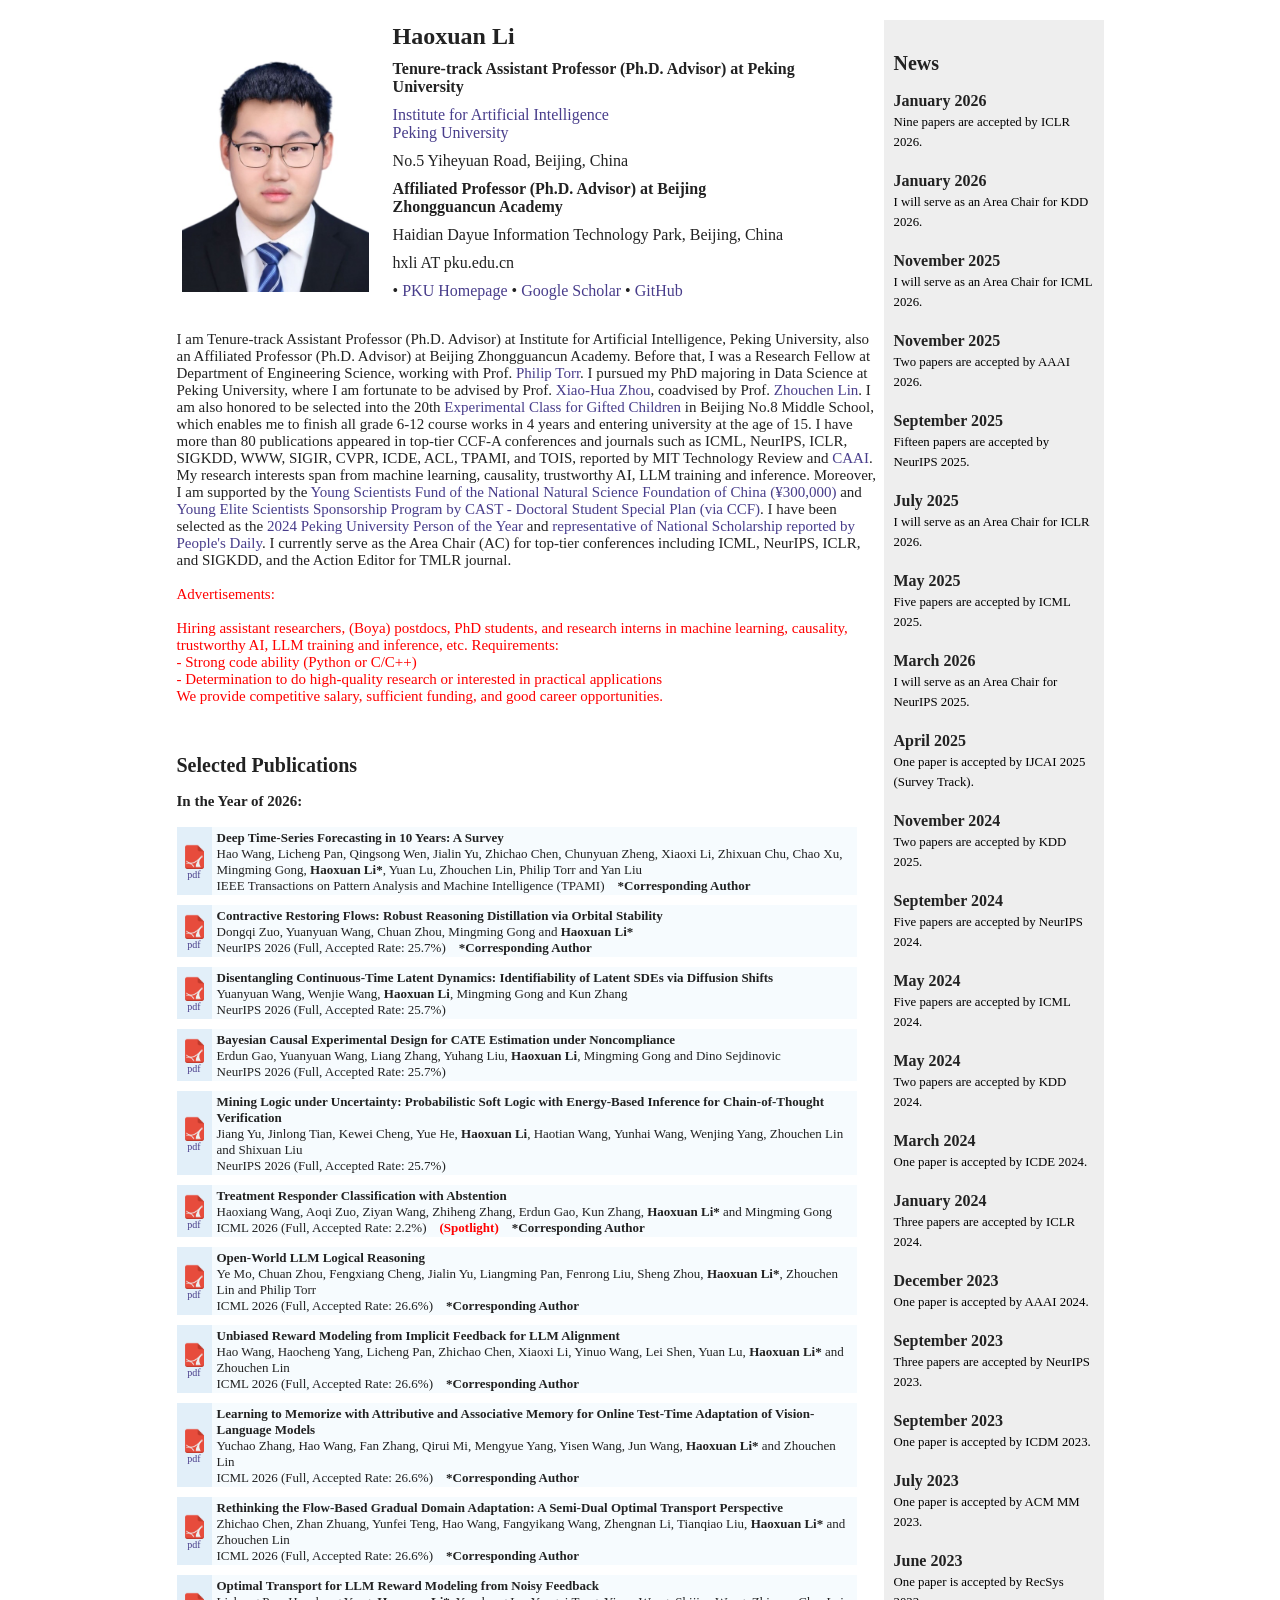
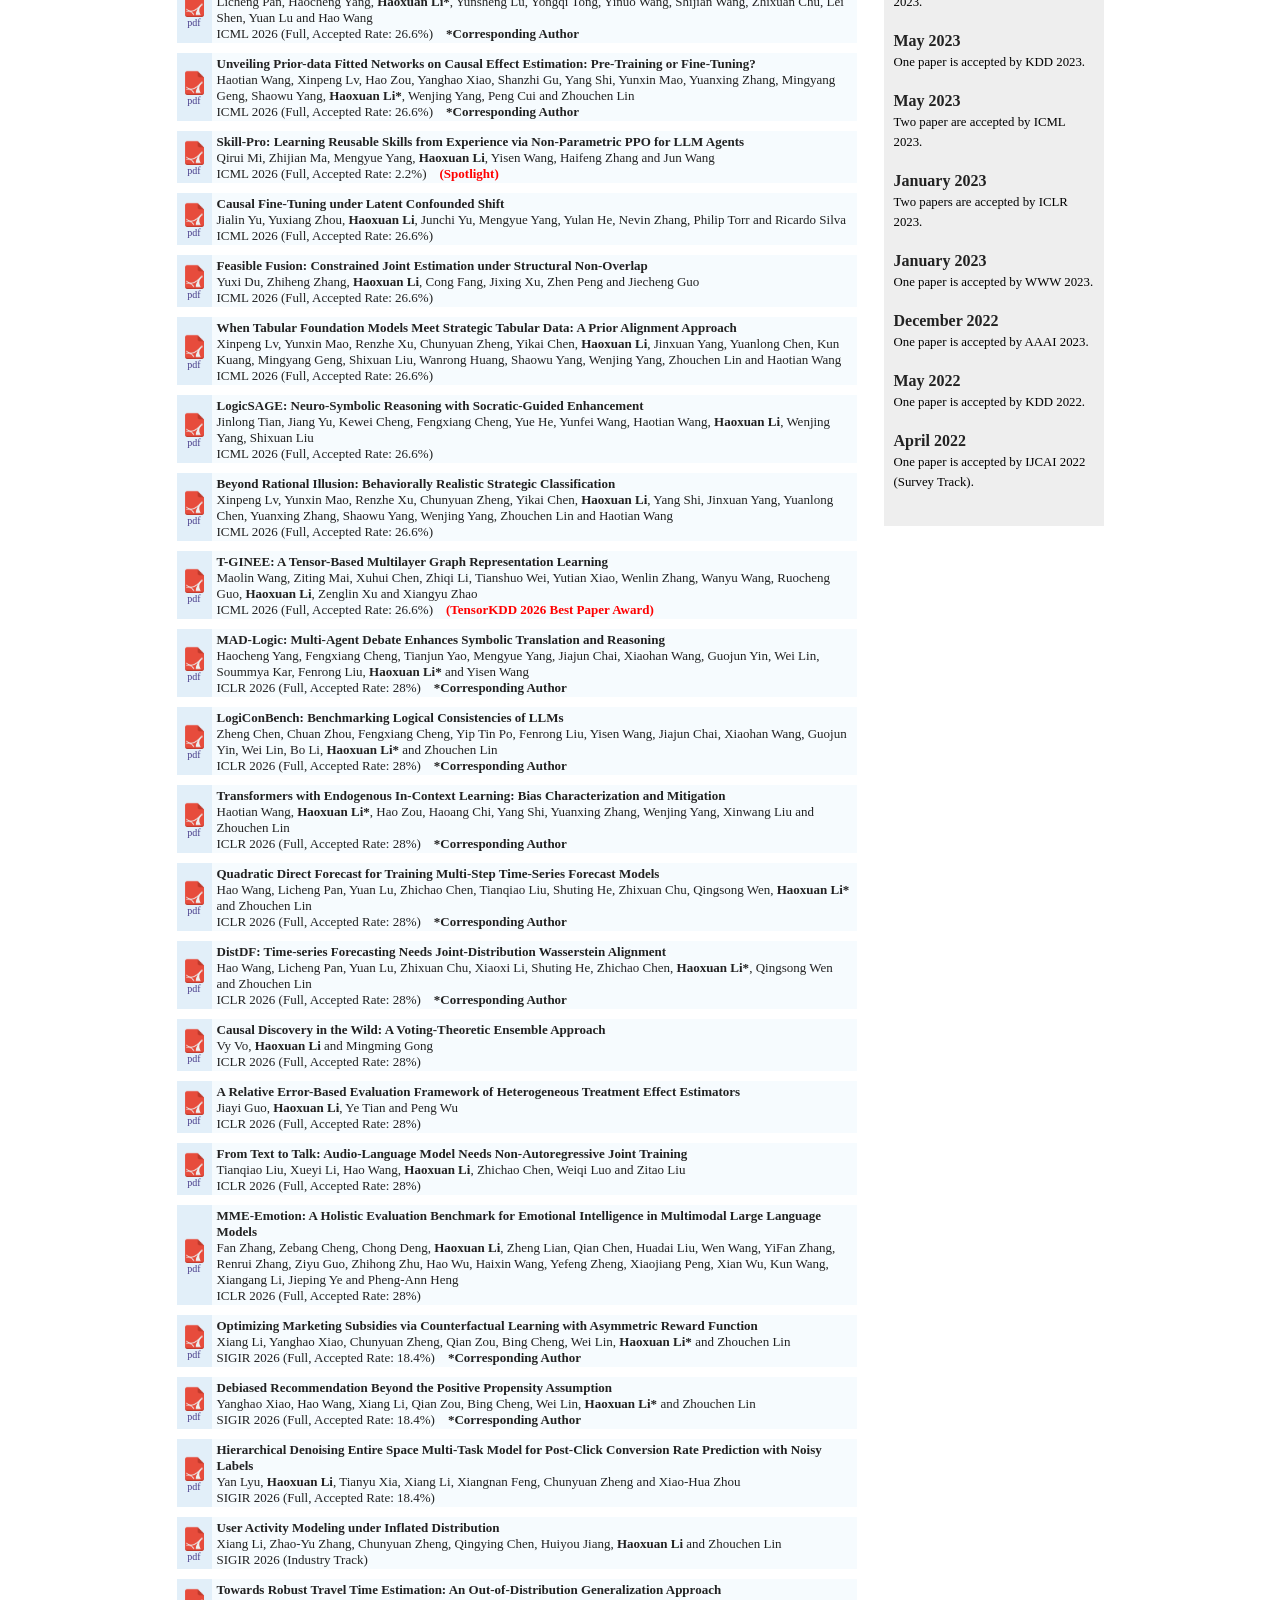
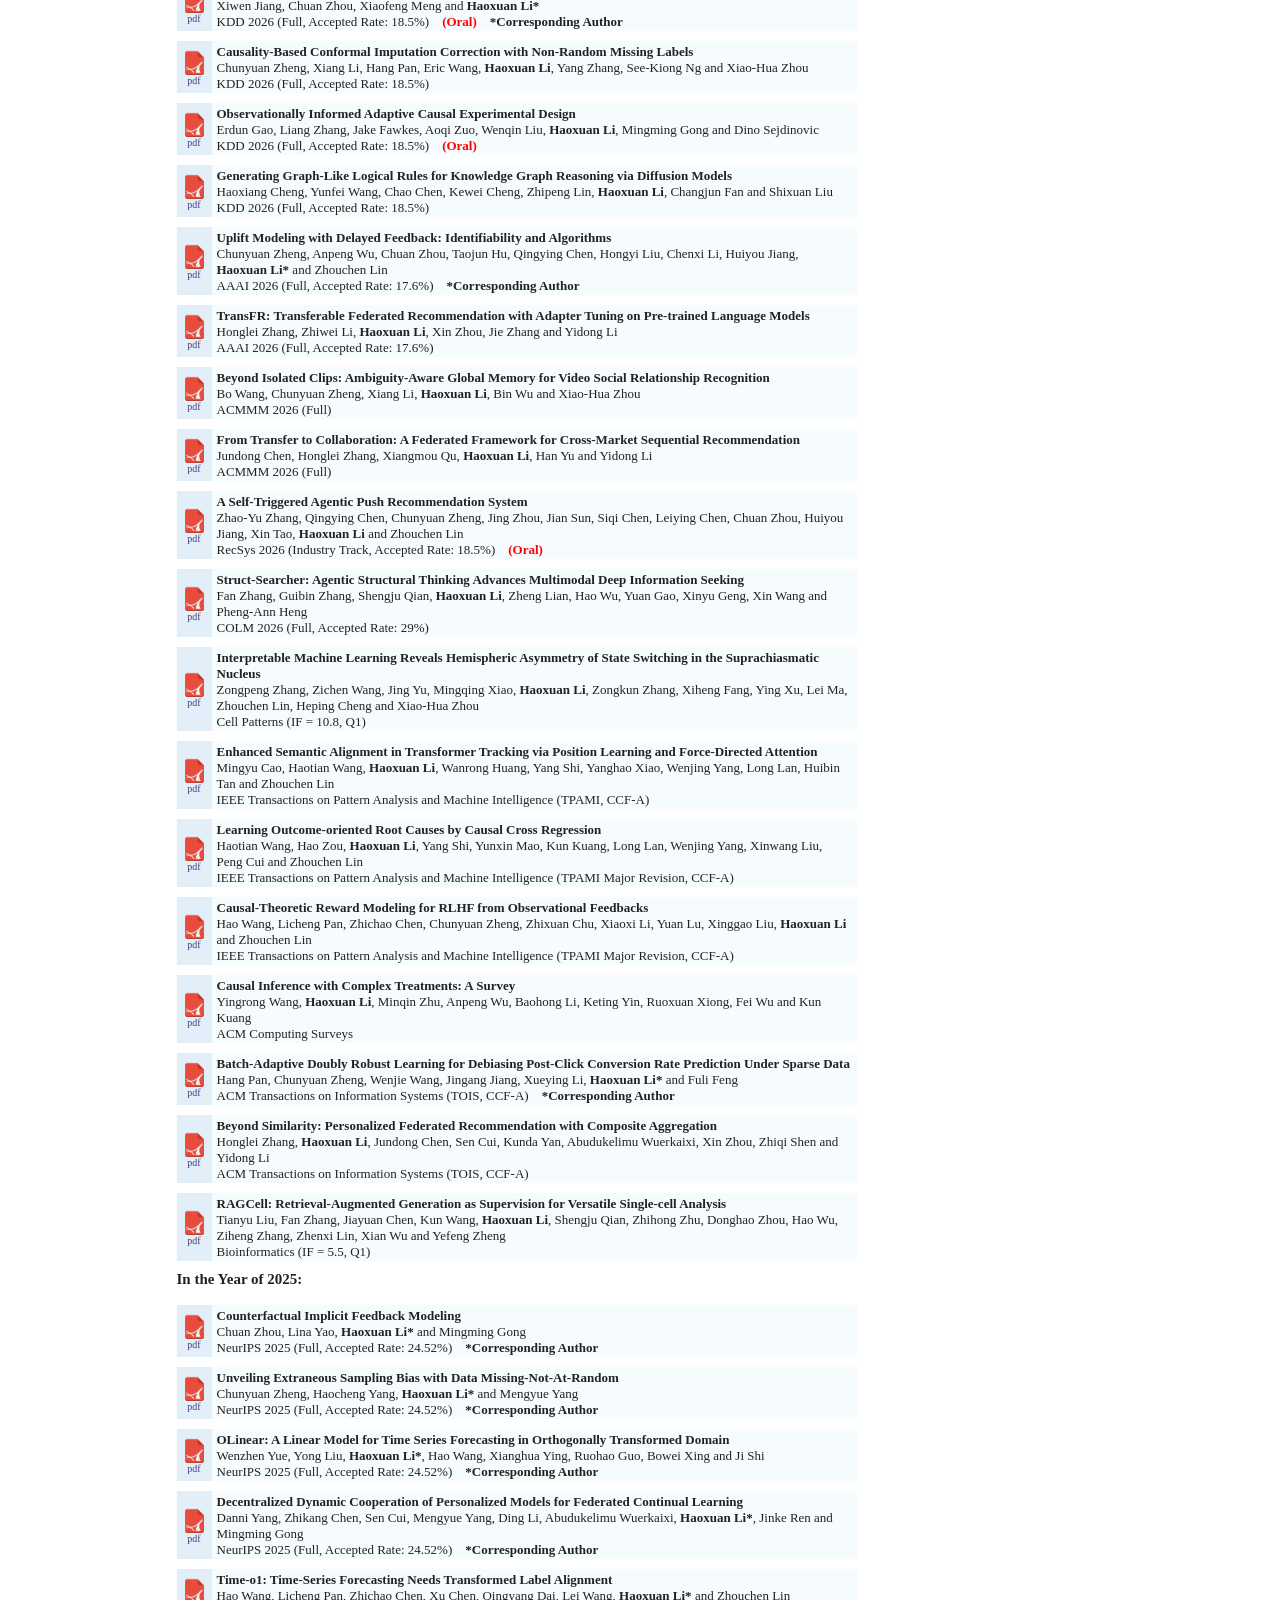
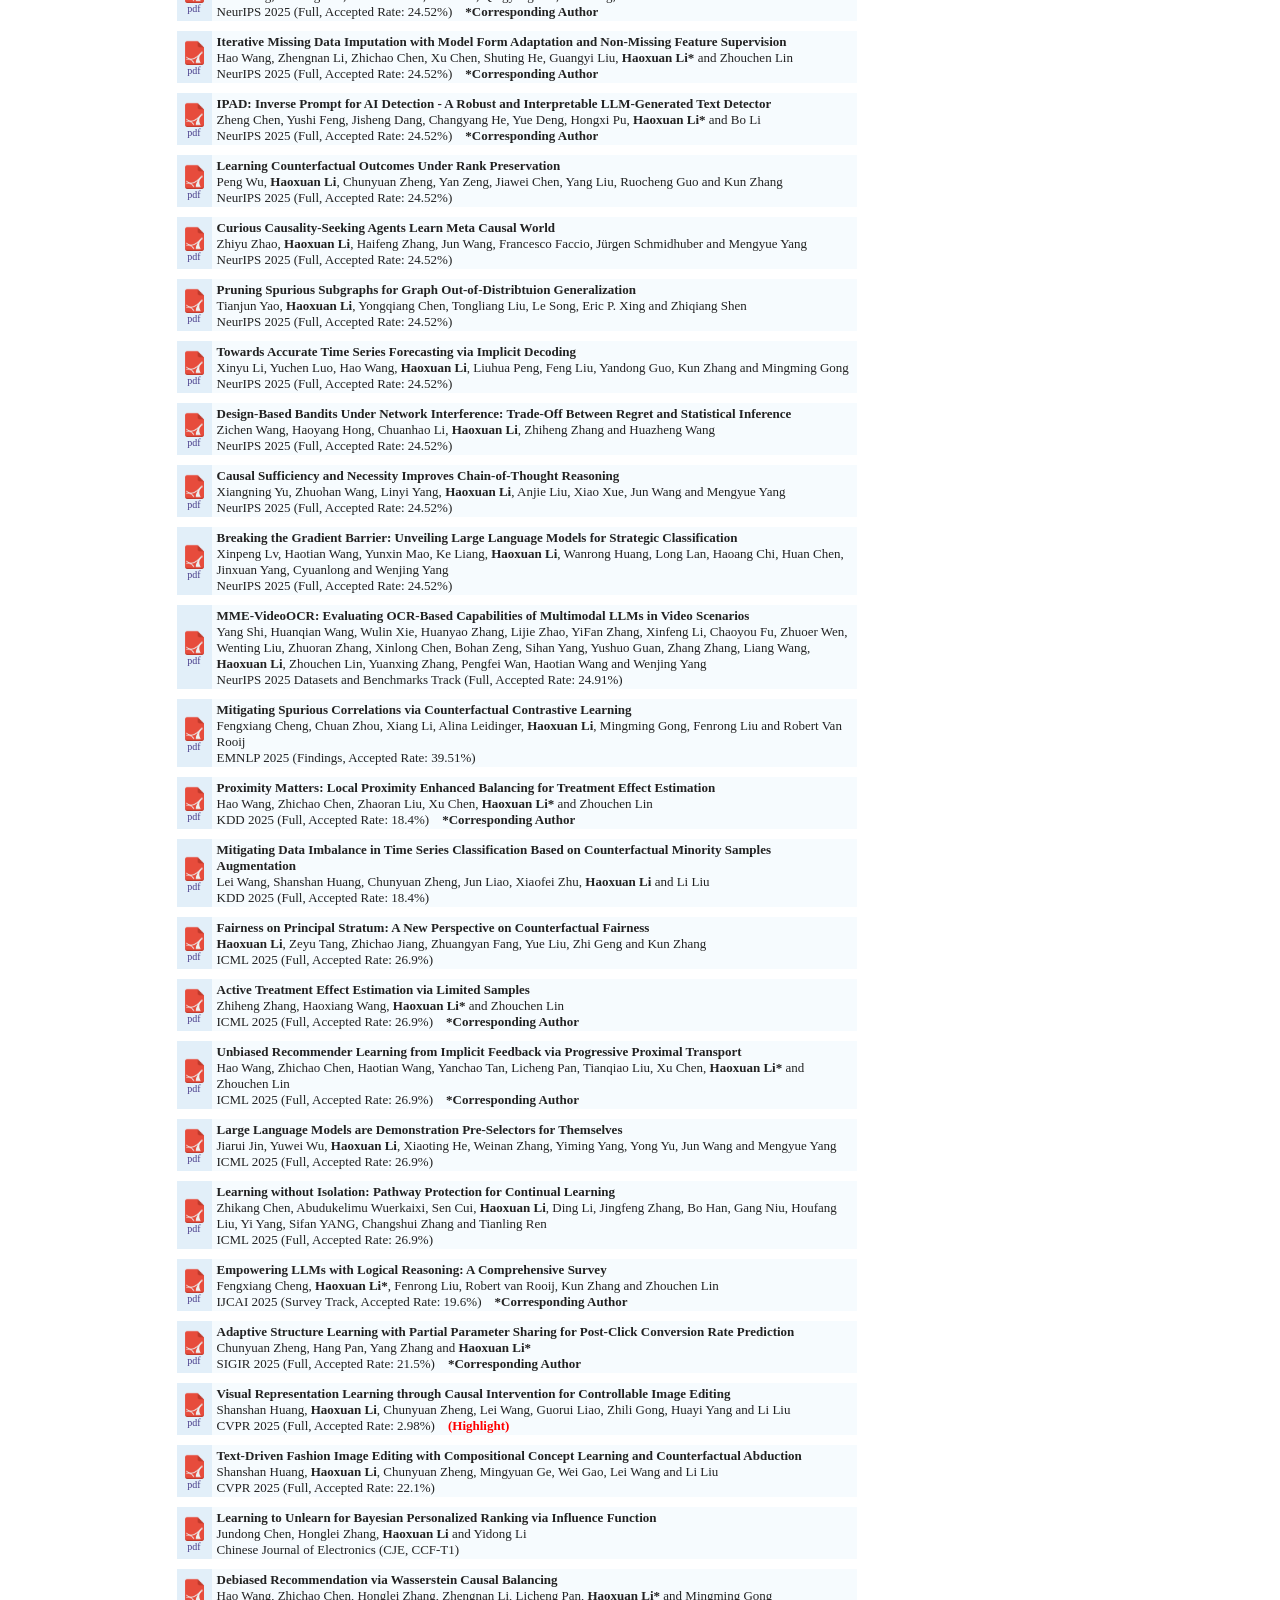
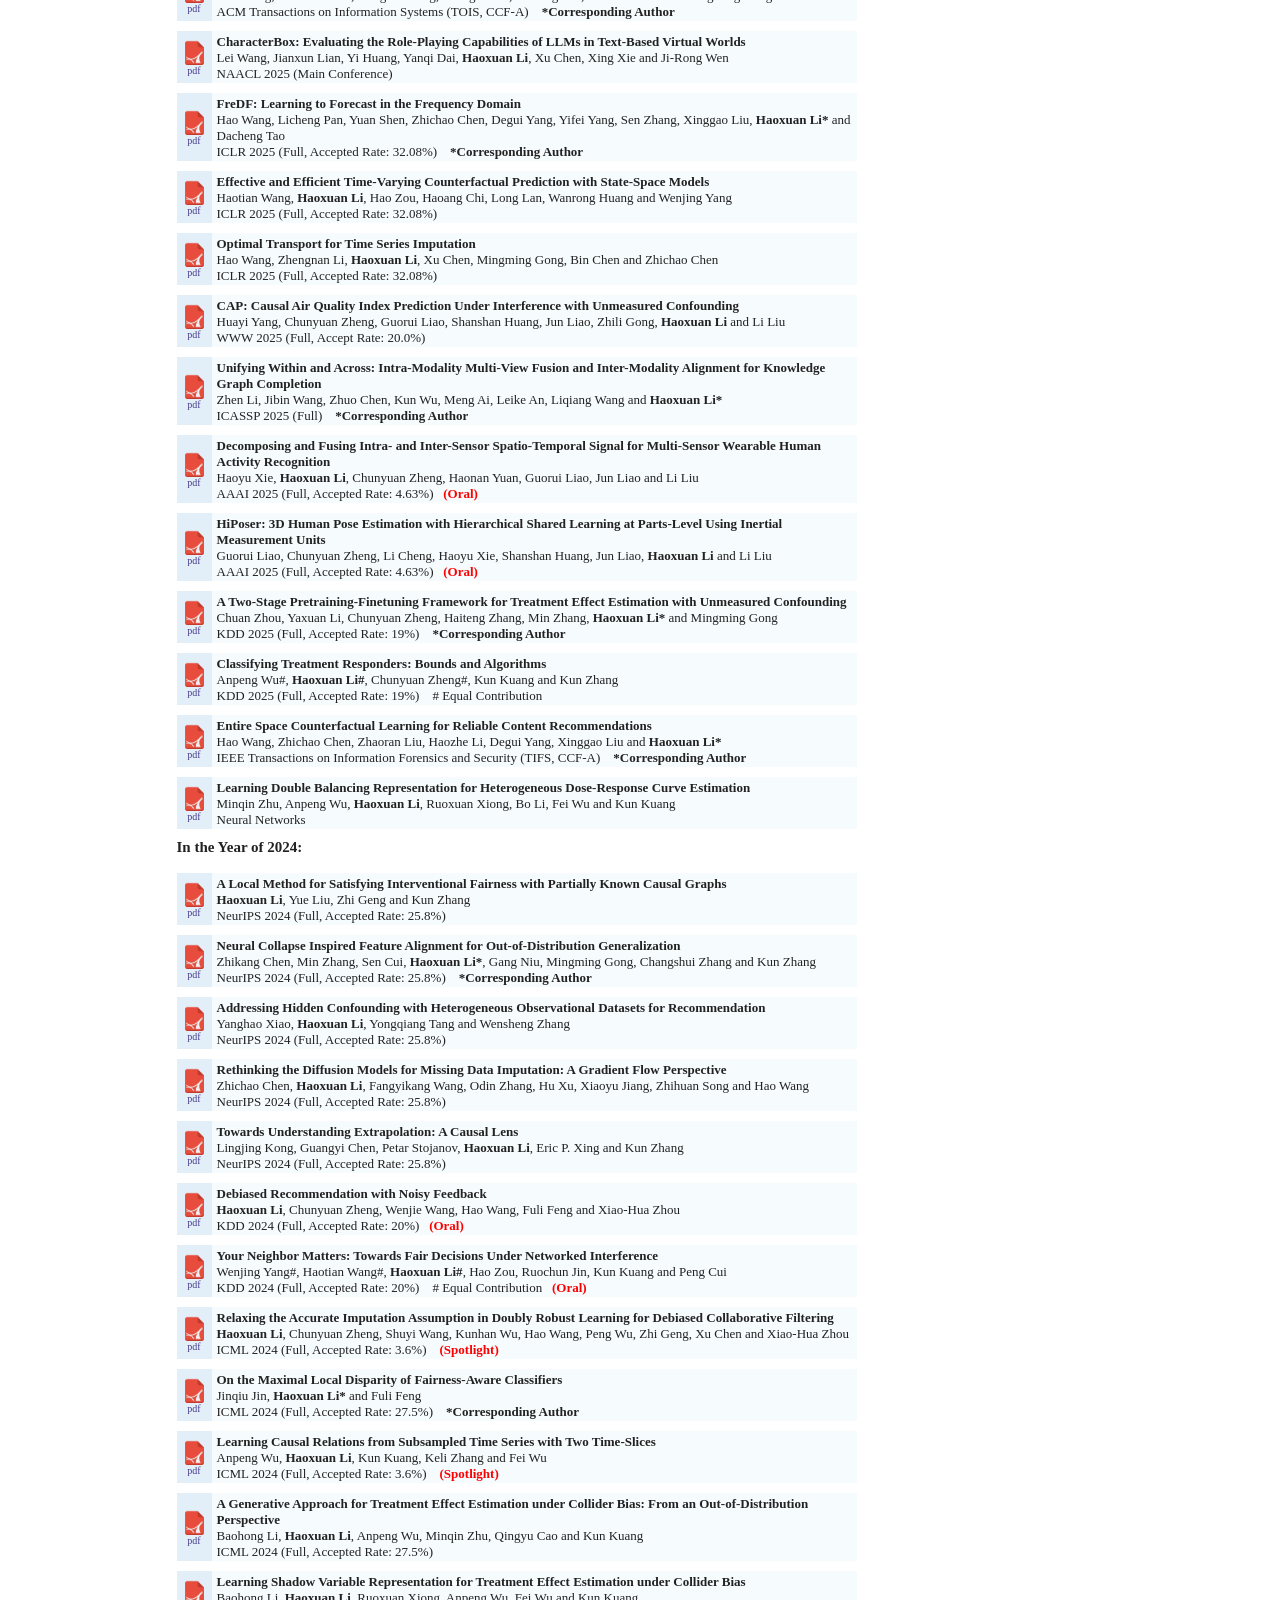
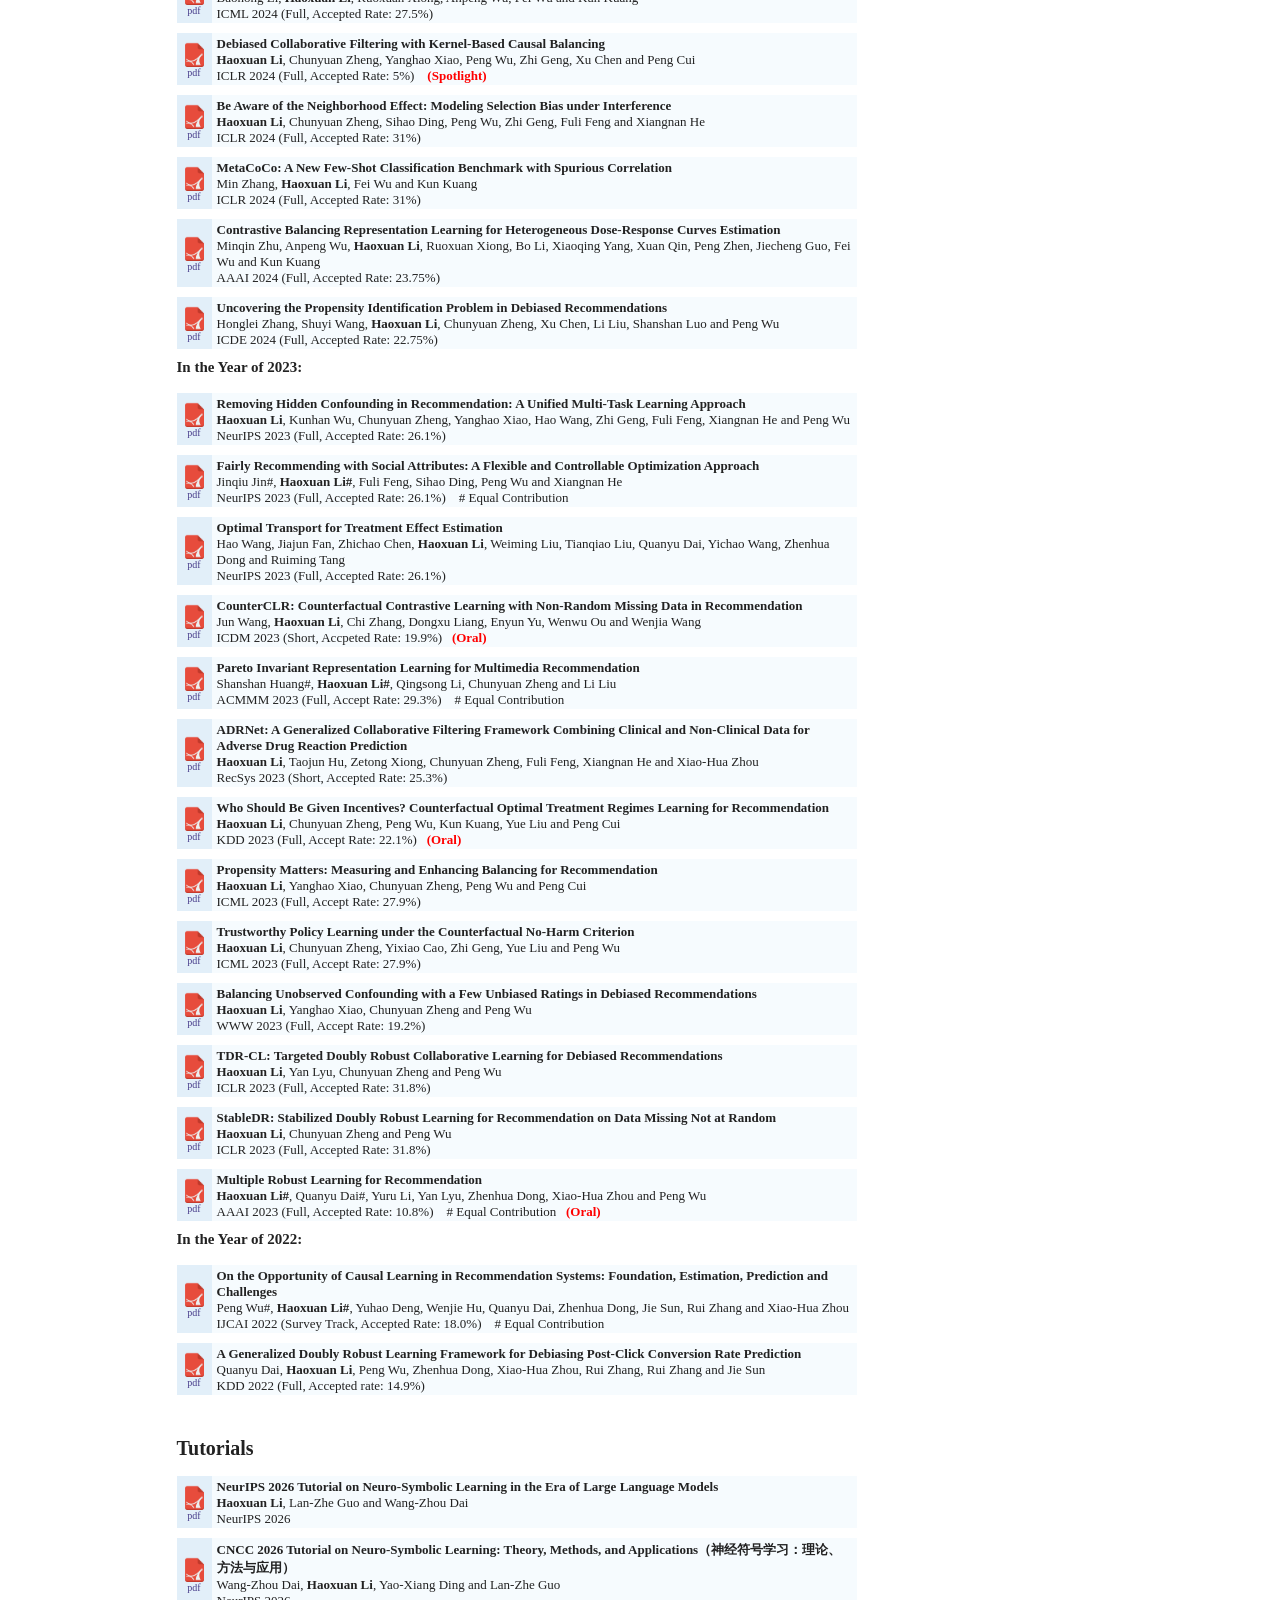
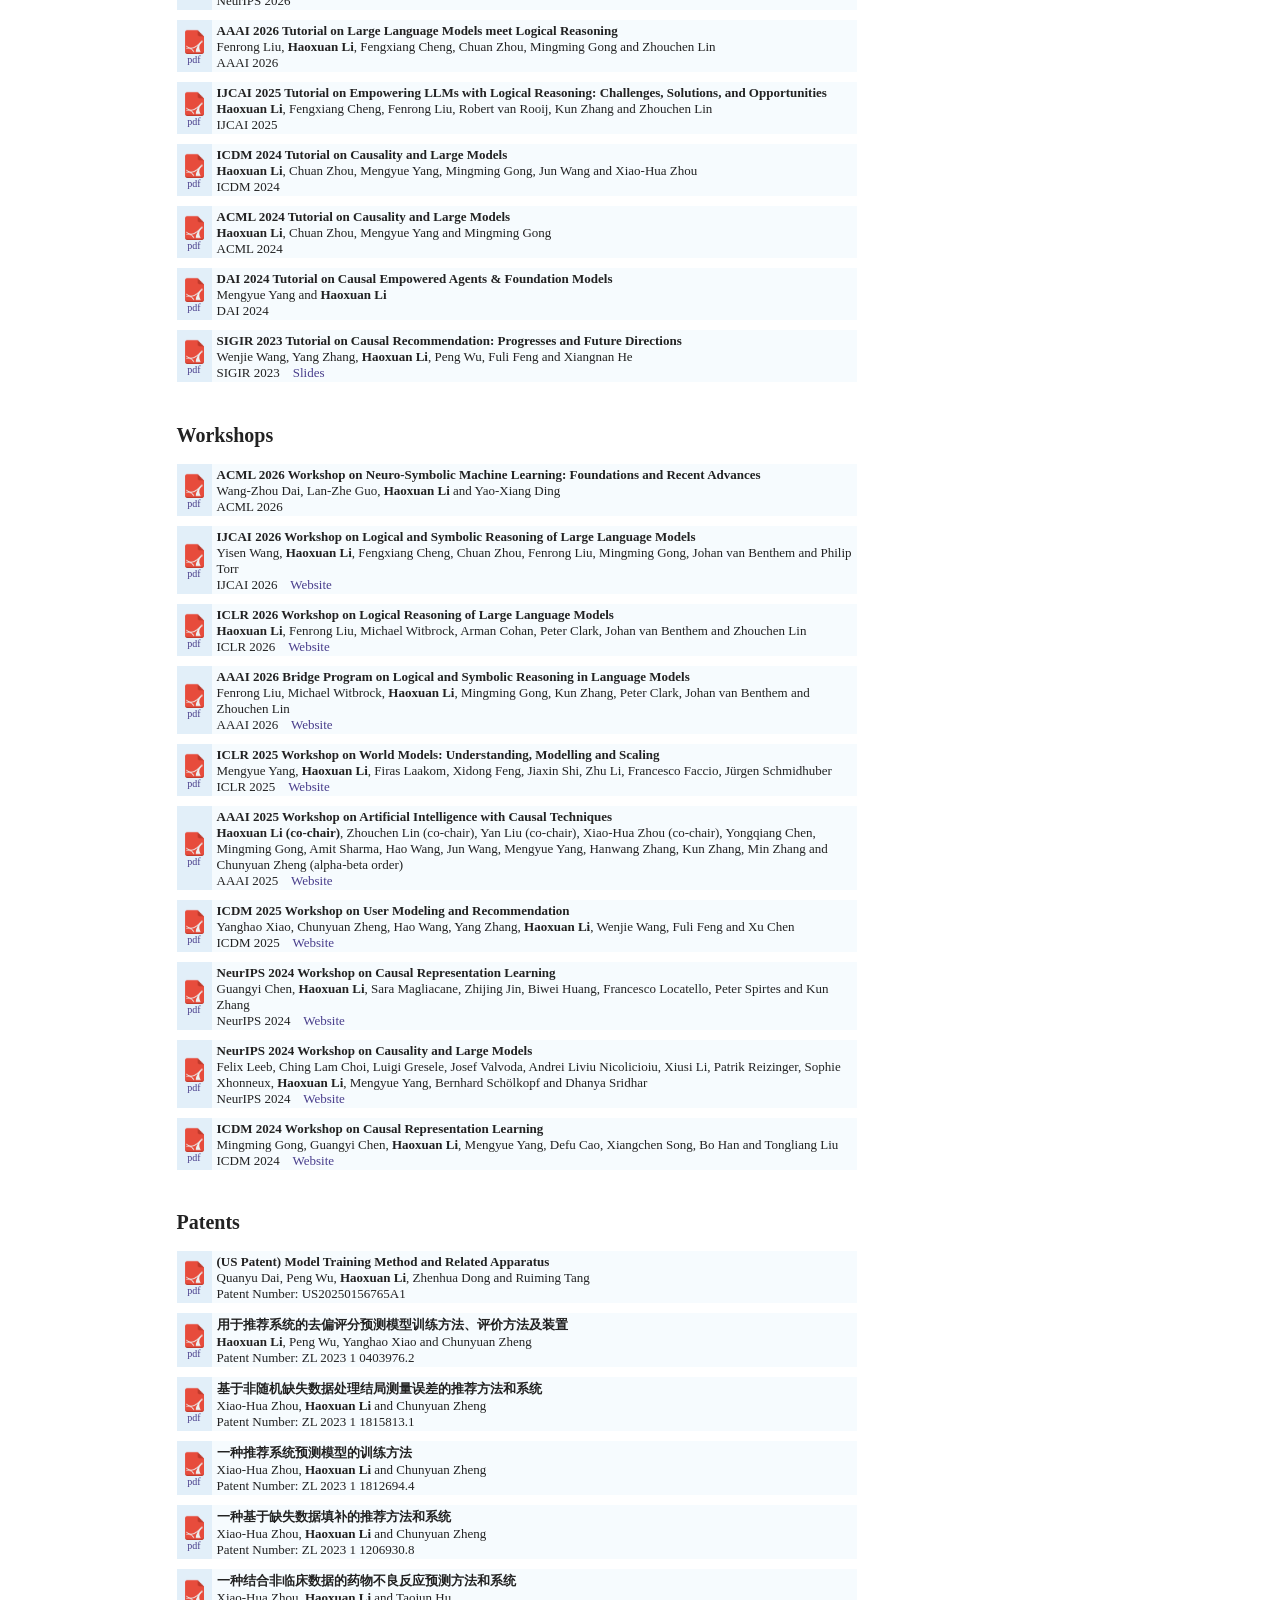
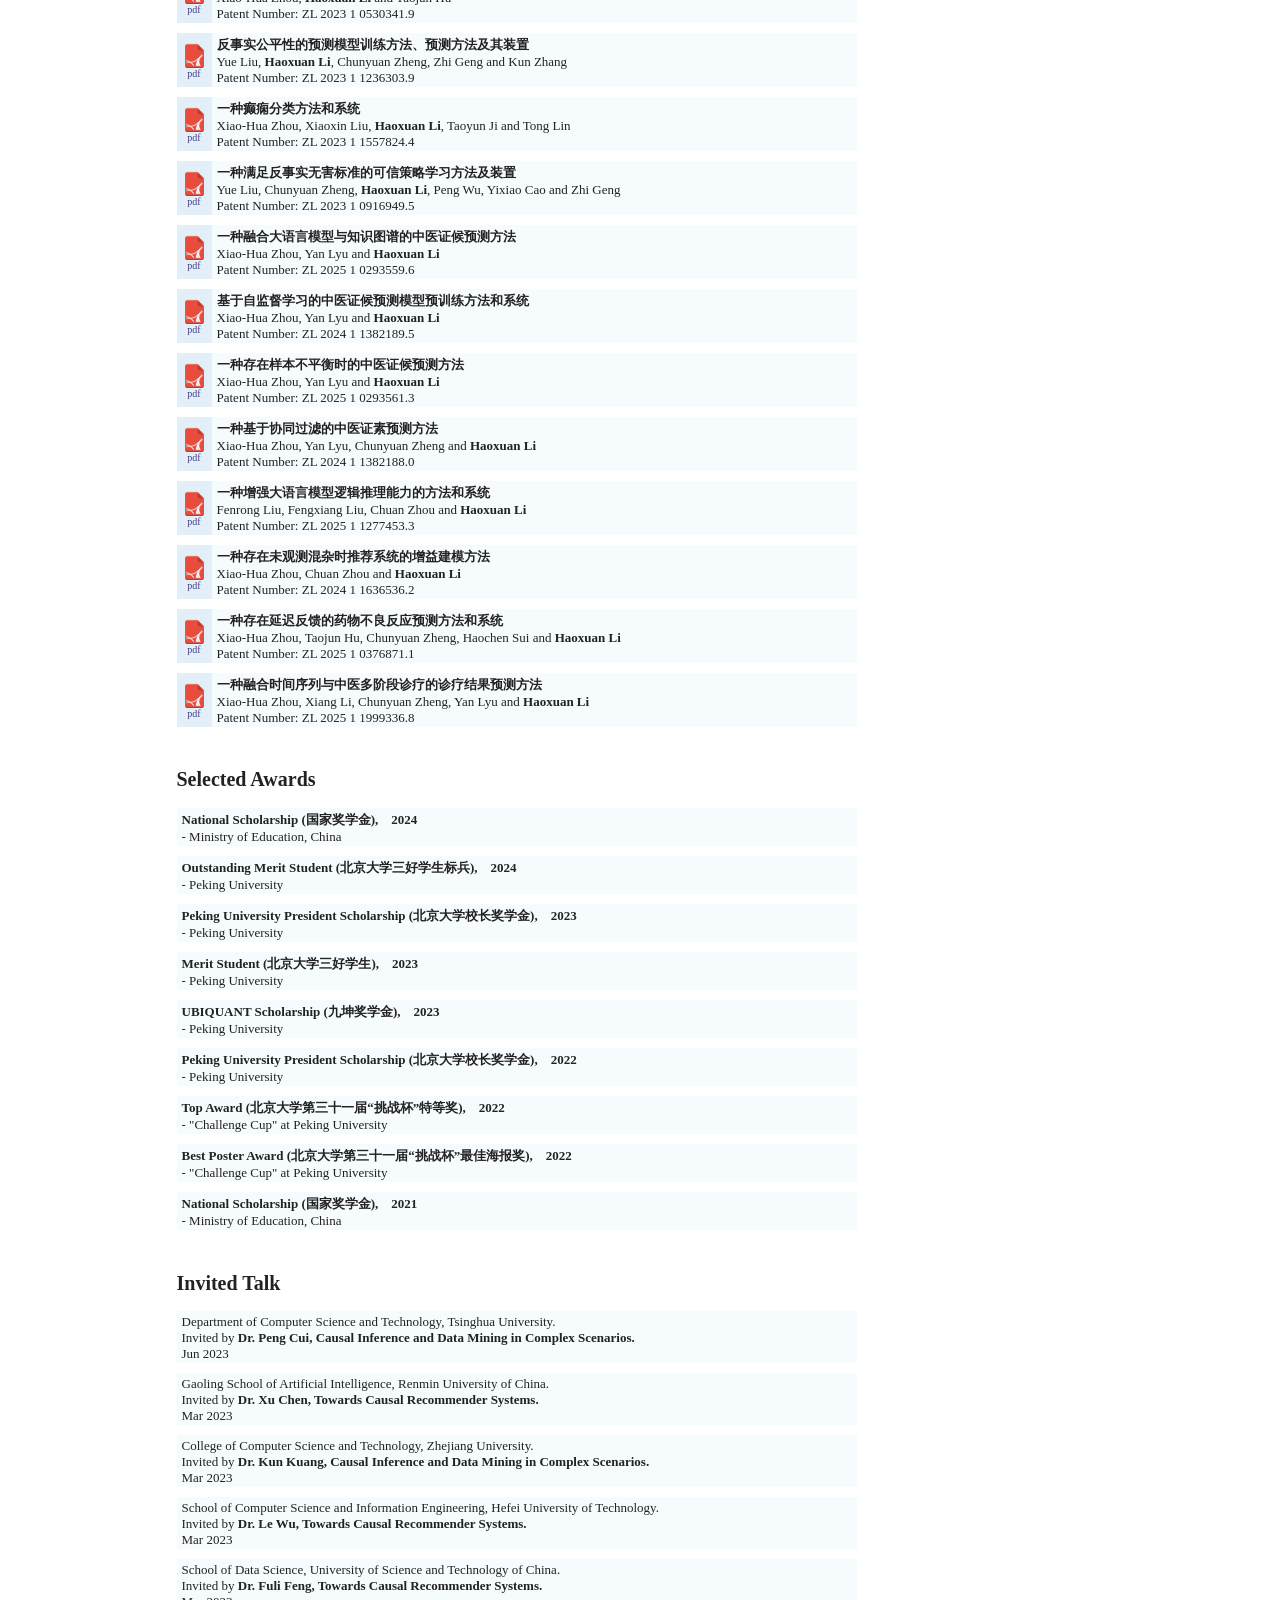
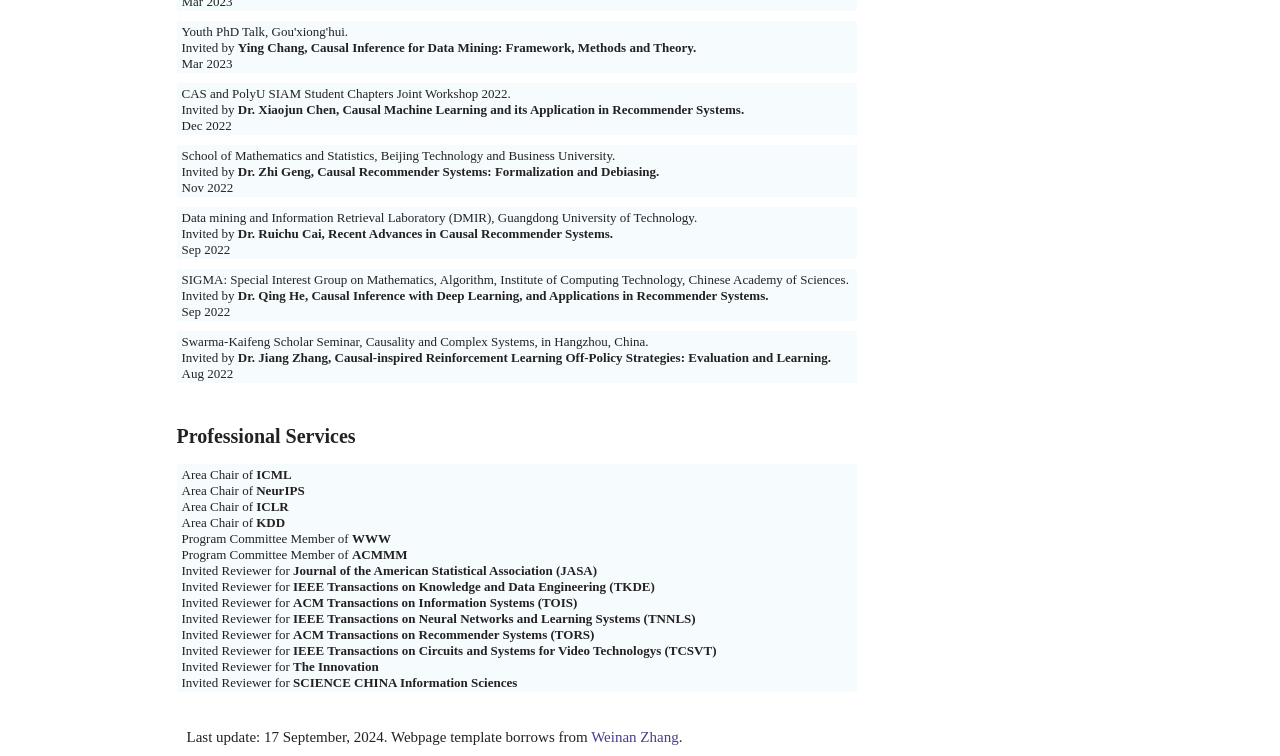
==== index.html @ 1e6a789e "Update index.html" ====
<!DOCTYPE html>
<html><head><meta name="google-site-verification" content="S0iQTi-INws3h5DpyCQqbzyjBZj9WV7it0POjhhs4DA" />
<meta http-equiv="Content-Type" content="text/html; charset=UTF-8"><meta content="IE=7.0000" http-equiv="X-UA-Compatible">
<title>Haoxuan Li's Homepage</title>
<meta name="description" content="Haoxuan Li, Ph.D. in Peking University. Causal Inference, Recommendation System, Fairness, Large Language Model.">
<meta name="keywords" content="Haoxuan Li, PKU, Peking University, causality, recommendation, information retrieval, trustworthy AI, fairness, deep learning, machine learning">

<link rel="stylesheet" type="text/css" href="./files/lhx.css">
<!-- <script type="text/javascript" async="" src="./files/ga.js"></script><script type="text/javascript">

  var _gaq = _gaq || [];
  _gaq.push(['_setAccount', 'UA-39532305-1']);
  _gaq.push(['_trackPageview']);

  (function() {
    var ga = document.createElement('script'); ga.type = 'text/javascript'; ga.async = true;
    ga.src = ('https:' == document.location.protocol ? 'https://ssl' : 'http://www') + '.google-analytics.com/ga.js';
    var s = document.getElementsByTagName('script')[0]; s.parentNode.insertBefore(ga, s);
  })();

</script> -->

<style>@-moz-keyframes nodeInserted{from{opacity:0.99;}to{opacity:1;}}@-webkit-keyframes nodeInserted{from{opacity:0.99;}to{opacity:1;}}@-o-keyframes nodeInserted{from{opacity:0.99;}to{opacity:1;}}@keyframes nodeInserted{from{opacity:0.99;}to{opacity:1;}}embed,object{animation-duration:.001s;-ms-animation-duration:.001s;-moz-animation-duration:.001s;-webkit-animation-duration:.001s;-o-animation-duration:.001s;animation-name:nodeInserted;-ms-animation-name:nodeInserted;-moz-animation-name:nodeInserted;-webkit-animation-name:nodeInserted;-o-animation-name:nodeInserted;}</style></head>


<body>

<div id="content">

<div id="news">
    <h2>News</h2><br>
    <font size="3px">
	
	<b>January 2026</b><br>
    <span class="easylink">
		Nine papers are accepted by ICLR 2026.
    </span><br><br>

	<b>January 2026</b><br>
    <span class="easylink">
		I will serve as an Area Chair for KDD 2026.
    </span><br><br>

	<b>November 2025</b><br>
    <span class="easylink">
		I will serve as an Area Chair for ICML 2026.
    </span><br><br>

	<b>November 2025</b><br>
    <span class="easylink">
		Two papers are accepted by AAAI 2026.
    </span><br><br>

	<b>September 2025</b><br>
    <span class="easylink">
		Fifteen papers are accepted by NeurIPS 2025.
    </span><br><br>

	<b>July 2025</b><br>
    <span class="easylink">
		I will serve as an Area Chair for ICLR 2026.
    </span><br><br>

	<b>May 2025</b><br>
    <span class="easylink">
		Five papers are accepted by ICML 2025.
    </span><br><br>

	<b>March 2026</b><br>
    <span class="easylink">
		I will serve as an Area Chair for NeurIPS 2025.
    </span><br><br>

	<b>April 2025</b><br>
    <span class="easylink">
		One paper is accepted by IJCAI 2025 (Survey Track).
    </span><br><br>

    <b>November 2024</b><br>
    <span class="easylink">
		Two papers are accepted by KDD 2025.
      <!-- Two papers are accepted by KDD 2025 about <b>Treatment Effect Estimation with Hidden Confounding</b> and <b>Treatment Responders Identification and Classification</b>. -->
    </span><br><br>
	    
    <b>September 2024</b><br>
    <span class="easylink">
		Five papers are accepted by NeurIPS 2024.
      <!-- Five papers are accepted by NeurIPS 2024 about <b>Interventional Fairness with Partial DAG</b>, <b>Neural Collapse for Out-of-Distribution Generalization</b>, <b>Causal Inference with Hidden Confounding</b>, <b>Diffusion for Tabular Data Imputation</b>, and <b>Extrapolation via Causal Formulation</b>. -->
    </span><br><br>

    <b>May 2024</b><br>
    <span class="easylink">
		Five papers are accepted by ICML 2024.
      <!-- Five papers are accepted by ICML 2024 about <b>Recommendation with Relaxed Unbiasedness Condition</b>, <b>Distributional Fairness</b>, <b>Causal Inference with Shadow Variable</b>, <b>Causal Inference under Collider Bias</b>, and <b>Causal Discovery from Time Series</b>. -->
    </span><br><br>

    <b>May 2024</b><br>
    <span class="easylink">
		Two papers are accepted by KDD 2024.
      <!-- Two papers are accepted by KDD 2024 about <b>Recommendation with Noisy Feedback</b> and <b>Fairness Under Networked Interference</b>. -->
    </span><br><br>

    <b>March 2024</b><br>
    <span class="easylink">
		One paper is accepted by ICDE 2024.
      <!-- One paper is accepted by ICDE 2024 about <b>Propensity Identification for Debiased Recommendation</b>. -->
    </span><br><br>
	    
    <b>January 2024</b><br>
    <span class="easylink">
		Three papers are accepted by ICLR 2024.
      <!-- Three papers are accepted by ICLR 2024 about <b>Causal Recommendation with Neighborhood Effect</b>, <b> Kernel-based Debiased Recommendation</b>, and <b>Few-Shot Classification Benchmark</b>. -->
    </span><br><br>

    <b>December 2023</b><br>
    <span class="easylink">
		One paper is accepted by AAAI 2024.
      <!-- One paper is accepted by AAAI 2024 about <b>Causal Effect Estimation with Continues Treatment</b>. -->
    </span><br><br>
	    
    <b>September 2023</b><br>
    <span class="easylink">
		Three papers are accepted by NeurIPS 2023.
      <!-- Three papers are accepted by NeurIPS 2023 about <b>Causal Recommendation with Hidden Confounding</b>, <b>Recommendation Fairness</b>, and <b>Optimal Transport for Causal Inference</b>. -->
    </span><br><br>

    <b>September 2023</b><br>
    <span class="easylink">
		One paper is accepted by ICDM 2023.
      <!-- One paper is accepted by ICDM 2023 about <b>Non-Random Missing Data in Recommendation</b>. -->
    </span><br><br>

    <b>July 2023</b><br>
    <span class="easylink">
		One paper is accepted by ACM MM 2023.
      <!-- One paper is accepted by ACM MM 2023 about <b>Pareto Optimality in Invariant Learning for Recommendation</b>. -->
    </span><br><br>

    <b>June 2023</b><br>
    <span class="easylink">
		One paper is accepted by RecSys 2023.
      <!-- One paper is accepted by RecSys 2023 about <b>Collaborative Filtering for Adverse Drug Reaction Prediction</b>. -->
    </span><br><br>

    <b>May 2023</b><br>
    <span class="easylink">
		One paper is accepted by KDD 2023.
      <!-- One paper is accepted by KDD 2023 about <b>Counterfactual Optimal Treatment Regimes Learning for Recommendation</b>. -->
    </span><br><br>
	    
    <b>May 2023</b><br>
    <span class="easylink">
		Two paper are accepted by ICML 2023.
      <!-- Two paper are accepted by ICML 2023 about <b>Propensity Calibration for Debiased Recommendation</b> and <b>Principal Stratification in Causal Inference</b>. -->
    </span><br><br>

    <b>January 2023</b><br>
    <span class="easylink">
		Two papers are accepted by ICLR 2023.
      <!-- Two papers are accepted by ICLR 2023 about <b>Doubly Robust Under Sparse Data</b> and <b>Bias Reduced Doubly Robust Learning for Debiased Recommendations</b>. -->
    </span><br><br>
	    
    <b>January 2023</b><br>
    <span class="easylink">
		One paper is accepted by WWW 2023.
      <!-- One paper is accepted by WWW 2023 about <b>Causal Recommendation with Hidden Confounding</b>. -->
    </span><br><br>

    <b>December 2022</b><br>
    <span class="easylink">
		One paper is accepted by AAAI 2023.
      <!-- One paper is accepted by AAAI 2023 about <b>Multiple Robust Learning for Recommendation</b>. -->
    </span><br><br>

    <b>May 2022</b><br>
    <span class="easylink">
		One paper is accepted by KDD 2022.
      <!-- One paper is accepted by KDD 2022 about <b>Debiasing Post-Click Conversion Rate Prediction</b>. -->
    </span><br><br>

    <b>April 2022</b><br>
    <span class="easylink">
		One paper is accepted by IJCAI 2022 (Survey Track).
      <!-- One paper is accepted by IJCAI 2022 about <b>A Comprehensive Survey for Causal Recommendation</b>. -->
    </span><br><br>
	    
    </font>

</div>
		

<div id="left">
<table style="background-color:white;">
<tbody><tr nosave="">
<td valign="CENTER">
<img src="./images/lhx.jpg" height="250" align="left">
</td>

<td valign="CENTER" width="2%">
</td>

<td valign="CENTER" halign="LEFT">
<font size="+0">
<b><font size="+2">Haoxuan Li&nbsp;</font></b>
<!--<p style="margin-left:0px;">
<img src="./images/name.png", height="60">
</p>-->
<p style="margin-left:0px;">
<b>Tenure-track Assistant Professor (Ph.D. Advisor) at Peking University</b>
</p><p style="margin-left:0px;">
<a href="https://www.ai.pku.edu.cn/", target="_blank">Institute for Artificial Intelligence</a><br/>
<!-- <a href="https://www.ds.pku.edu.cn/", target="_blank">Center for Data Science</a><br/> -->
<!-- <a href="https://bda.pku.edu.cn/index.htm/", target="_blank">National Engineering Laboratory for Big Data Analysis and Applications</a><br>
<a href="https://www.math.pku.edu.cn/", target="_blank">School of Mathematical Sciences</a><br/>
<a href="https://bicmr.pku.edu.cn/", target="_blank">Beijing International Center for Mathematical Research</a><br/> -->
<a href="https://www.pku.edu.cn/", target="_blank">Peking University</a><br/>
</p><p style="margin-left:0px;">
No.5 Yiheyuan Road, Beijing, China<br>
</p><p style="margin-left:0px;">
<b>Affiliated Professor (Ph.D. Advisor) at Beijing Zhongguancun Academy</b>
</p><p style="margin-left:0px;">
Haidian Dayue Information Technology Park, Beijing, China<br>
</p><p style="margin-left:0px;">
hxli AT pku.edu.cn</a>
</p><p style="margin-left:0px;">
&bull; <!--<a href="files/xiangwang_cv.pdf">CV</a> &bull;--> <a href="https://www.ai.pku.edu.cn/info/1481/4160.htm">PKU Homepage</a> &bull; <a href="https://scholar.google.com/citations?user=gtDqiucAAAAJ&hl=en">Google Scholar</a> &bull; <a href="https://github.com/haoxuanli-pku">GitHub</a> <br>
</p></font><p><font size="+0">
</font>
</p></td>
</tr>
</tbody></table>

<div style="margin-top:20px;">
I am Tenure-track Assistant Professor (Ph.D. Advisor) at Institute for Artificial Intelligence, Peking University, also an Affiliated Professor (Ph.D. Advisor) at Beijing Zhongguancun Academy.
Before that, I was a Research Fellow at Department of Engineering Science, working with Prof. <a href="https://eng.ox.ac.uk/people/philip-torr">Philip Torr</a>. I pursued my PhD majoring in Data Science at Peking University, where I am fortunate to be advised by Prof. <a href="https://bda.pku.edu.cn/info/1161/2014.htm">Xiao-Hua Zhou</a>, coadvised by Prof. <a href="https://zhouchenlin.github.io/">Zhouchen Lin</a>.
I am also honored to be selected into the 20th <a href="https://www.no8ms.bj.cn/cms/ccjy/seb/index.html">Experimental Class for Gifted Children</a> in Beijing No.8 Middle School, which enables me to finish all grade 6-12 course works in 4 years and entering university at the age of 15.
	I have more than 80 publications appeared in top-tier CCF-A conferences and journals such as ICML, NeurIPS, ICLR, SIGKDD, WWW, SIGIR, CVPR, ICDE, ACL, TPAMI, and TOIS, reported by MIT Technology Review and <a href="https://mp.weixin.qq.com/s/bTmJT1NLOQbdOJozzkYb5w">CAAI</a>.
	My research interests span from machine learning, causality, trustworthy AI, LLM training and inference.
	Moreover, I am supported by the <a href="https://mp.weixin.qq.com/s/eUF4uLWeat11jQxIMtHSoA">Young Scientists Fund of the National Natural Science Foundation of China (¥300,000)</a> and <a href="./images/博士青年托举（CCF）.jpg">Young Elite Scientists Sponsorship Program by CAST - Doctoral Student Special Plan (via CCF)</a>.
	I have been selected as the <a href="https://mp.weixin.qq.com/s/kYFb6HAnOMseY1vv6kIn8g">2024 Peking University Person of the Year</a> and <a href="https://www.peopleapp.com/column/30048976446-500006240986">representative of National Scholarship reported by People's Daily</a>. 
	I currently serve as the Area Chair (AC) for top-tier conferences including ICML, NeurIPS, ICLR, and SIGKDD, and the Action Editor for TMLR journal.
	<br><br>
	<font color="red">
	Advertisements: <br><br>
	
<!--   1. Our AAAI 2025 Workshop on Artificial Intelligence with Causal Techniques (AICT):<br>
  - Submission Deadline: Nov 24 2024 11:59PM UTC-0</a><br>
  - <a href="https://openreview.net/group?id=AAAI.org/2025/Workshop/AICT">Submission Website</a><br><br> -->

Hiring assistant researchers, (Boya) postdocs, PhD students, and research interns in machine learning, causality, trustworthy AI, LLM training and inference, etc. Requirements: <br>
  - Strong code ability (Python or C/C++) <br>
  - Determination to do high-quality research or interested in practical applications <br>
We provide competitive salary, sufficient funding, and good career opportunities. <br><br>

<!-- <strong>Special PhD Opportunity at Tsinghua University:</strong> If you are interested in pursuing PhD at Tsinghua-UvA Joint Research Center for Logic with special focus on <strong>logical reasoning of LLMs</strong>. Please drop me an email with your detailed CV.<br><br>

  2. Our Special Issue of Entropy (JCR=2, CiteScore=4.9) on Causal Inference in Recommender Systems with Prof. <a href="https://fulifeng.github.io/">Fuli Feng</a> and Prof. <a href="https://gsai.ruc.edu.cn/english/chenxu">Xu Chen</a>:<br>
  - Submission Deadline: July 31, 2025<br>
  - <a href="https://www.mdpi.com/journal/entropy/special_issues/Recomm_Syst">Submission Website</a><br><br> -->

<!-- 	2. Hiring PhD students from USTC and masters. Requirements: <br>
  - Strong code ability (C/C++ or Python) <br>
  - English (CET-6 score 500+ or equal levels or <strong>proficient in using ChatGPT or similar tools</strong>) <br>
  - Determination to do high-quality research.<br><br>
  
  3. Hiring undergraduate interns. Requirements: <br>
  - Strong code ability (C/C++ or Python) <br>
  - Determination to do high-quality research or interested in practical applications<br>
  - Experience in high-level competitions (e.g., ACM-ICPC and KDD-Cup) will be considered.<br><br>

  I hope every student can receive the core ability of <strong>systematically analyzing and solving research/technical problems</strong>, meanwhile, have a <strong>colorful and healthy life</strong> during the study in my group. I encourage students to be communicative and active in the group. I support various <strong>group activities</strong>, especially sports like badminton, jogging, and basketball. Meanwhile, I will try my best to create <strong>internship or visiting opportunities</strong> for students seeking such experience. -->
	<!--0. Frontiers in Big Data "<a href="https://www.frontiersin.org/research-topics/20303/causal-methods-for-recommender-system#overview">Causal Methods for Recommender System</a>" Special Issue: <br>
	- Call for papers, welcome to submit! <br>
	- Abstract due: 30 June 2021;  Submission due: 24 October 2021	<br><br>-->

	</font>
</div>

<!--
<h2 style="CLEAR: both;">Call For Papers (now)</h2> </br>
<font color="red">
Multimedia Systems, Special Issue on "Multimedia Recommendation and
Multi-modal Data Analysis" </font> </br>
<a href="http://static.springer.com/sgw/documents/1633917/application/pdf/CfP_MM+Recommendation+and+Multi-modal+Data+Analysis.pdf">Link</a>, Submission Deadline: July 1st, 2018 </br> !-->

<!-- =======================================================================!-->


<!-- =======================================================================!-->


<div id="papers">
<h2 style="CLEAR: both">Selected Publications</h2>
</br>

<b> In the Year of 2026: </b> </br></br>

<table>
  <tbody>
  <tr>
    <td class="left"><a href="" target="_blank"><img src="./images/pdf.png" width="25" height="25"><br>pdf</a></td>
    <td><span class="title">Deep Time-Series Forecasting in 10 Years: A Survey</span>
      <br>Hao Wang, Licheng Pan, Qingsong Wen, Jialin Yu, Zhichao Chen, Chunyuan Zheng, Xiaoxi Li, Zhixuan Chu, Chao Xu, Mingming Gong, <strong>Haoxuan Li*</strong>, Yuan Lu, Zhouchen Lin, Philip Torr and Yan Liu
    <br>IEEE Transactions on Pattern Analysis and Machine Intelligence (TPAMI) &nbsp;&nbsp; <strong>*Corresponding Author</strong>
  </td> 
  </tr>
 </tbody>
</table>

<table>
  <tbody>
  <tr>
    <td class="left"><a href="" target="_blank"><img src="./images/pdf.png" width="25" height="25"><br>pdf</a></td>
    <td><span class="title">Contractive Restoring Flows: Robust Reasoning Distillation via Orbital Stability</span>
      <br>Dongqi Zuo, Yuanyuan Wang, Chuan Zhou, Mingming Gong and <strong>Haoxuan Li*</strong>
    <br>NeurIPS 2026 (Full, Accepted Rate: 25.7%) &nbsp;&nbsp; <strong>*Corresponding Author</strong>
  </td> 
  </tr>
 </tbody>
</table>

<table>
  <tbody>
  <tr>
    <td class="left"><a href="" target="_blank"><img src="./images/pdf.png" width="25" height="25"><br>pdf</a></td>
    <td><span class="title">Disentangling Continuous-Time Latent Dynamics: Identifiability of Latent SDEs via Diffusion Shifts</span>
      <br>Yuanyuan Wang, Wenjie Wang, <strong>Haoxuan Li</strong>, Mingming Gong and Kun Zhang
    <br>NeurIPS 2026 (Full, Accepted Rate: 25.7%)
  </td> 
  </tr>
 </tbody>
</table>

<table>
  <tbody>
  <tr>
    <td class="left"><a href="" target="_blank"><img src="./images/pdf.png" width="25" height="25"><br>pdf</a></td>
    <td><span class="title">Bayesian Causal Experimental Design for CATE Estimation under Noncompliance</span>
      <br>Erdun Gao, Yuanyuan Wang, Liang Zhang, Yuhang Liu, <strong>Haoxuan Li</strong>, Mingming Gong and Dino Sejdinovic
    <br>NeurIPS 2026 (Full, Accepted Rate: 25.7%)
  </td> 
  </tr>
 </tbody>
</table>

<table>
  <tbody>
  <tr>
    <td class="left"><a href="" target="_blank"><img src="./images/pdf.png" width="25" height="25"><br>pdf</a></td>
    <td><span class="title">Mining Logic under Uncertainty: Probabilistic Soft Logic with Energy-Based Inference for Chain-of-Thought Verification</span>
      <br>Jiang Yu, Jinlong Tian, Kewei Cheng, Yue He, <strong>Haoxuan Li</strong>, Haotian Wang, Yunhai Wang, Wenjing Yang, Zhouchen Lin and Shixuan Liu
    <br>NeurIPS 2026 (Full, Accepted Rate: 25.7%)
  </td> 
  </tr>
 </tbody>
</table>

<table>
  <tbody>
  <tr>
    <td class="left"><a href="./papers/ICML 26 - Treatment Responder Classification with Abstention.pdf" target="_blank"><img src="./images/pdf.png" width="25" height="25"><br>pdf</a></td>
    <td><span class="title">Treatment Responder Classification with Abstention</span>
      <br>Haoxiang Wang, Aoqi Zuo, Ziyan Wang, Zhiheng Zhang, Erdun Gao, Kun Zhang, <strong>Haoxuan Li*</strong> and Mingming Gong
    <br>ICML 2026 (Full, Accepted Rate: 2.2%) &nbsp;&nbsp;  <b><font color="red">(Spotlight)</font> &nbsp;&nbsp; <strong>*Corresponding Author</strong>
  </td> 
  </tr>
 </tbody>
</table>

<table>
  <tbody>
  <tr>
    <td class="left"><a href="./papers/ICML 26 - Open-World LLM Logical Reasoning.pdf" target="_blank"><img src="./images/pdf.png" width="25" height="25"><br>pdf</a></td>
    <td><span class="title">Open-World LLM Logical Reasoning</span>
      <br>Ye Mo, Chuan Zhou, Fengxiang Cheng, Jialin Yu, Liangming Pan, Fenrong Liu, Sheng Zhou, <strong>Haoxuan Li*</strong>, Zhouchen Lin and Philip Torr
    <br>ICML 2026 (Full, Accepted Rate: 26.6%) &nbsp;&nbsp; <strong>*Corresponding Author</strong>
  </td> 
  </tr>
 </tbody>
</table>

<table>
  <tbody>
  <tr>
    <td class="left"><a href="./papers/ICML 26 - Unbiased Reward Modeling from Implicit Feedback for LLM Alignment.pdf" target="_blank"><img src="./images/pdf.png" width="25" height="25"><br>pdf</a></td>
    <td><span class="title">Unbiased Reward Modeling from Implicit Feedback for LLM Alignment</span>
      <br>Hao Wang, Haocheng Yang, Licheng Pan, Zhichao Chen, Xiaoxi Li, Yinuo Wang, Lei Shen, Yuan Lu, <strong>Haoxuan Li*</strong> and Zhouchen Lin
    <br>ICML 2026 (Full, Accepted Rate: 26.6%) &nbsp;&nbsp; <strong>*Corresponding Author</strong>
  </td> 
  </tr>
 </tbody>
</table>

<table>
  <tbody>
  <tr>
    <td class="left"><a href="./papers/ICML 26 - Learning to Memorize with Attributive and Associative Memory for Online Test-Time Adaptation of Vision-Language Models.pdf" target="_blank"><img src="./images/pdf.png" width="25" height="25"><br>pdf</a></td>
    <td><span class="title">Learning to Memorize with Attributive and Associative Memory for Online Test-Time Adaptation of Vision-Language Models</span> 
      <br>Yuchao Zhang, Hao Wang, Fan Zhang, Qirui Mi, Mengyue Yang, Yisen Wang, Jun Wang, <strong>Haoxuan Li*</strong> and Zhouchen Lin
    <br>ICML 2026 (Full, Accepted Rate: 26.6%) &nbsp;&nbsp; <strong>*Corresponding Author</strong>
  </td> 
  </tr>
 </tbody>
</table>

<table>
  <tbody>
  <tr>
    <td class="left"><a href="./papers/ICML 26 - Rethinking the Flow-based Gradual Domain Adaptation-A Semi-Dual Optimal Transport Perspective.pdf" target="_blank"><img src="./images/pdf.png" width="25" height="25"><br>pdf</a></td>
    <td><span class="title">Rethinking the Flow-Based Gradual Domain Adaptation: A Semi-Dual Optimal Transport Perspective</span> 
      <br>Zhichao Chen, Zhan Zhuang, Yunfei Teng, Hao Wang, Fangyikang Wang, Zhengnan Li, Tianqiao Liu, <strong>Haoxuan Li*</strong> and Zhouchen Lin
    <br>ICML 2026 (Full, Accepted Rate: 26.6%) &nbsp;&nbsp; <strong>*Corresponding Author</strong>
  </td> 
  </tr>
 </tbody>
</table>

<table>
  <tbody>
  <tr>
    <td class="left"><a href="./papers/ICML 26 - Optimal Transport for LLM Reward Modeling from Noisy Feedback.pdf" target="_blank"><img src="./images/pdf.png" width="25" height="25"><br>pdf</a></td>
    <td><span class="title">Optimal Transport for LLM Reward Modeling from Noisy Feedback</span>
      <br>Licheng Pan, Haocheng Yang, <strong>Haoxuan Li*</strong>, Yunsheng Lu, Yongqi Tong, Yinuo Wang, Shijian Wang, Zhixuan Chu, Lei Shen, Yuan Lu and Hao Wang
    <br>ICML 2026 (Full, Accepted Rate: 26.6%) &nbsp;&nbsp; <strong>*Corresponding Author</strong>
  </td> 
  </tr>
 </tbody>
</table>

<table>
  <tbody>
  <tr>
    <td class="left"><a href="./papers/ICML 26 - Unveiling Prior-Data Fitted Networks on Causal Effect Estimation-Pre-Training or Fine-Tuning?.pdf" target="_blank"><img src="./images/pdf.png" width="25" height="25"><br>pdf</a></td>
    <td><span class="title">Unveiling Prior-data Fitted Networks on Causal Effect Estimation: Pre-Training or Fine-Tuning?</span>
      <br>Haotian Wang, Xinpeng Lv, Hao Zou, Yanghao Xiao, Shanzhi Gu, Yang Shi, Yunxin Mao, Yuanxing Zhang, Mingyang Geng, Shaowu Yang, <strong>Haoxuan Li*</strong>, Wenjing Yang, Peng Cui and Zhouchen Lin
    <br>ICML 2026 (Full, Accepted Rate: 26.6%) &nbsp;&nbsp; <strong>*Corresponding Author</strong>
  </td> 
  </tr>
 </tbody>
</table>

<table>
  <tbody>
  <tr>
    <td class="left"><a href="./papers/ICML 26 - Skill-Pro-Learning Reusable Skills from Experience via Non-Parametric PPO for LLM Agents.pdf" target="_blank"><img src="./images/pdf.png" width="25" height="25"><br>pdf</a></td>
    <td><span class="title">Skill-Pro: Learning Reusable Skills from Experience via Non-Parametric PPO for LLM Agents</span> 
      <br>Qirui Mi, Zhijian Ma, Mengyue Yang, <strong>Haoxuan Li</strong>, Yisen Wang, Haifeng Zhang and Jun Wang
    <br>ICML 2026 (Full, Accepted Rate: 2.2%) &nbsp;&nbsp;  <b><font color="red">(Spotlight)</font> 
  </td> 
  </tr>
 </tbody>
</table>

<table>
  <tbody>
  <tr>
    <td class="left"><a href="./papers/ICML 26 - Causal Fine-Tuning under Latent Confounded Shift.pdf" target="_blank"><img src="./images/pdf.png" width="25" height="25"><br>pdf</a></td>
    <td><span class="title">Causal Fine-Tuning under Latent Confounded Shift</span> 
      <br>Jialin Yu, Yuxiang Zhou, <strong>Haoxuan Li</strong>, Junchi Yu, Mengyue Yang, Yulan He, Nevin Zhang, Philip Torr and Ricardo Silva
    <br>ICML 2026 (Full, Accepted Rate: 26.6%)
  </td> 
  </tr>
 </tbody>
</table>

<table>
  <tbody>
  <tr>
    <td class="left"><a href="./papers/ICML 26 - Feasible Fusion-Constrained Joint Estimation under Structural Non-Overlap.pdf" target="_blank"><img src="./images/pdf.png" width="25" height="25"><br>pdf</a></td>
    <td><span class="title">Feasible Fusion: Constrained Joint Estimation under Structural Non-Overlap</span> 
      <br>Yuxi Du, Zhiheng Zhang, <strong>Haoxuan Li</strong>, Cong Fang, Jixing Xu, Zhen Peng and Jiecheng Guo
    <br>ICML 2026 (Full, Accepted Rate: 26.6%)
  </td> 
  </tr>
 </tbody>
</table>

<table>
  <tbody>
  <tr>
    <td class="left"><a href="./papers/ICML 26 - When Tabular Foundation Models Meet Strategic Tabular Data-A Prior Alignment Approach.pdf" target="_blank"><img src="./images/pdf.png" width="25" height="25"><br>pdf</a></td>
    <td><span class="title">When Tabular Foundation Models Meet Strategic Tabular Data: A Prior Alignment Approach</span>
      <br>Xinpeng Lv, Yunxin Mao, Renzhe Xu, Chunyuan Zheng, Yikai Chen, <strong>Haoxuan Li</strong>, Jinxuan Yang, Yuanlong Chen, Kun Kuang, Mingyang Geng, Shixuan Liu, Wanrong Huang, Shaowu Yang, Wenjing Yang, Zhouchen Lin and Haotian Wang
    <br>ICML 2026 (Full, Accepted Rate: 26.6%)
  </td> 
  </tr>
 </tbody>
</table>

<table>
  <tbody>
  <tr>
    <td class="left"><a href="./papers/ICML 26 - LogicSAGE-Neuro-Symbolic Reasoning with Socratic-Guided Enhancement.pdf" target="_blank"><img src="./images/pdf.png" width="25" height="25"><br>pdf</a></td>
    <td><span class="title">LogicSAGE: Neuro-Symbolic Reasoning with Socratic-Guided Enhancement</span>
      <br>Jinlong Tian, Jiang Yu, Kewei Cheng, Fengxiang Cheng, Yue He, Yunfei Wang, Haotian Wang, <strong>Haoxuan Li</strong>, Wenjing Yang, Shixuan Liu
    <br>ICML 2026 (Full, Accepted Rate: 26.6%)
  </td> 
  </tr>
 </tbody>
</table>

<table>
  <tbody>
  <tr>
    <td class="left"><a href="./papers/ICML 26 - Beyond Rational Illusion-Behaviorally Realistic Strategic Classification.pdf" target="_blank"><img src="./images/pdf.png" width="25" height="25"><br>pdf</a></td>
    <td><span class="title">Beyond Rational Illusion: Behaviorally Realistic Strategic Classification</span>
      <br>Xinpeng Lv, Yunxin Mao, Renzhe Xu, Chunyuan Zheng, Yikai Chen, <strong>Haoxuan Li</strong>, Yang Shi, Jinxuan Yang, Yuanlong Chen, Yuanxing Zhang, Shaowu Yang, Wenjing Yang, Zhouchen Lin and Haotian Wang
    <br>ICML 2026 (Full, Accepted Rate: 26.6%)
  </td> 
  </tr>
 </tbody>
</table>

<table>
  <tbody>
  <tr>
    <td class="left"><a href="./papers/ICML 26 - T-GINEE-A Tensor-Based Multi-Graph Representation Learning.pdf" target="_blank"><img src="./images/pdf.png" width="25" height="25"><br>pdf</a></td>
    <td><span class="title">T-GINEE: A Tensor-Based Multilayer Graph Representation Learning</span>
      <br>Maolin Wang, Ziting Mai, Xuhui Chen, Zhiqi Li, Tianshuo Wei, Yutian Xiao, Wenlin Zhang, Wanyu Wang, Ruocheng Guo, <strong>Haoxuan Li</strong>, Zenglin Xu and Xiangyu Zhao
    <br>ICML 2026 (Full, Accepted Rate: 26.6%) &nbsp;&nbsp;  <b><font color="red">(TensorKDD 2026 Best Paper Award)</font> 
  </td> 
  </tr>
 </tbody>
</table>

<table>
  <tbody>
  <tr>
    <td class="left"><a href="https://openreview.net/pdf?id=rdE9qxGfIv" target="_blank"><img src="./images/pdf.png" width="25" height="25"><br>pdf</a></td>
    <td><span class="title">MAD-Logic: Multi-Agent Debate Enhances Symbolic Translation and Reasoning</span> 
      <br>Haocheng Yang, Fengxiang Cheng, Tianjun Yao, Mengyue Yang, Jiajun Chai, Xiaohan Wang, Guojun Yin, Wei Lin, Soummya Kar, Fenrong Liu, <strong>Haoxuan Li*</strong> and Yisen Wang
    <br>ICLR 2026 (Full, Accepted Rate: 28%) &nbsp;&nbsp; <strong>*Corresponding Author</strong>
  </td> 
  </tr>
 </tbody>
</table>

<table>
  <tbody>
  <tr>
    <td class="left"><a href="https://openreview.net/pdf?id=ULEHJkolxB" target="_blank"><img src="./images/pdf.png" width="25" height="25"><br>pdf</a></td>
    <td><span class="title">LogiConBench: Benchmarking Logical Consistencies of LLMs</span> 
      <br>Zheng Chen, Chuan Zhou, Fengxiang Cheng, Yip Tin Po, Fenrong Liu, Yisen Wang, Jiajun Chai, Xiaohan Wang, Guojun Yin, Wei Lin, Bo Li, <strong>Haoxuan Li*</strong> and Zhouchen Lin
    <br>ICLR 2026 (Full, Accepted Rate: 28%) &nbsp;&nbsp; <strong>*Corresponding Author</strong>
  </td> 
  </tr>
 </tbody>
</table>

<table>
  <tbody>
  <tr>
    <td class="left"><a href="https://openreview.net/pdf?id=guKWBA2HWf" target="_blank"><img src="./images/pdf.png" width="25" height="25"><br>pdf</a></td>
    <td><span class="title">Transformers with Endogenous In-Context Learning: Bias Characterization and Mitigation</span> 
      <br>Haotian Wang, <strong>Haoxuan Li*</strong>, Hao Zou, Haoang Chi, Yang Shi, Yuanxing Zhang, Wenjing Yang, Xinwang Liu and Zhouchen Lin
    <br>ICLR 2026 (Full, Accepted Rate: 28%) &nbsp;&nbsp; <strong>*Corresponding Author</strong>
  </td> 
  </tr>
 </tbody>
</table>

<table>
  <tbody>
  <tr>
    <td class="left"><a href="https://openreview.net/pdf?id=vpO8n9AqEG" target="_blank"><img src="./images/pdf.png" width="25" height="25"><br>pdf</a></td>
    <td><span class="title">Quadratic Direct Forecast for Training Multi-Step Time-Series Forecast Models</span> 
      <br>Hao Wang, Licheng Pan, Yuan Lu, Zhichao Chen, Tianqiao Liu, Shuting He, Zhixuan Chu, Qingsong Wen, <strong>Haoxuan Li*</strong> and Zhouchen Lin
    <br>ICLR 2026 (Full, Accepted Rate: 28%) &nbsp;&nbsp; <strong>*Corresponding Author</strong>
  </td> 
  </tr>
 </tbody>
</table>

<table>
  <tbody>
  <tr>
    <td class="left"><a href="https://openreview.net/pdf?id=VrdLwUmzBy" target="_blank"><img src="./images/pdf.png" width="25" height="25"><br>pdf</a></td>
    <td><span class="title">DistDF: Time-series Forecasting Needs Joint-Distribution Wasserstein Alignment</span> 
      <br>Hao Wang, Licheng Pan, Yuan Lu, Zhixuan Chu, Xiaoxi Li, Shuting He, Zhichao Chen, <strong>Haoxuan Li*</strong>, Qingsong Wen and Zhouchen Lin
    <br>ICLR 2026 (Full, Accepted Rate: 28%) &nbsp;&nbsp; <strong>*Corresponding Author</strong>
  </td> 
  </tr>
 </tbody>
</table>

<table>
  <tbody>
  <tr>
    <td class="left"><a href="https://openreview.net/pdf?id=WtbPaWO8lH" target="_blank"><img src="./images/pdf.png" width="25" height="25"><br>pdf</a></td>
    <td><span class="title">Causal Discovery in the Wild: A Voting-Theoretic Ensemble Approach</span> 
      <br>Vy Vo, <strong>Haoxuan Li</strong> and Mingming Gong
    <br>ICLR 2026 (Full, Accepted Rate: 28%)
  </td>
  </tr>
 </tbody>
</table>

<table>
  <tbody>
  <tr>
    <td class="left"><a href="https://openreview.net/pdf?id=gubSyVxWdG" target="_blank"><img src="./images/pdf.png" width="25" height="25"><br>pdf</a></td>
    <td><span class="title">A Relative Error-Based Evaluation Framework of Heterogeneous Treatment Effect Estimators</span> 
      <br>Jiayi Guo, <strong>Haoxuan Li</strong>, Ye Tian and Peng Wu
    <br>ICLR 2026 (Full, Accepted Rate: 28%)
  </td>
  </tr>
 </tbody>
</table>

<table>
  <tbody>
  <tr>
    <td class="left"><a href="https://openreview.net/pdf?id=e3XLWHFrnr" target="_blank"><img src="./images/pdf.png" width="25" height="25"><br>pdf</a></td>
    <td><span class="title">From Text to Talk: Audio-Language Model Needs Non-Autoregressive Joint Training</span> 
      <br>Tianqiao Liu, Xueyi Li, Hao Wang, <strong>Haoxuan Li</strong>, Zhichao Chen, Weiqi Luo and Zitao Liu
    <br>ICLR 2026 (Full, Accepted Rate: 28%)
  </td> 
  </tr>
 </tbody>
</table>

<table>
  <tbody>
  <tr>
    <td class="left"><a href="https://openreview.net/pdf?id=oSX9aenbea" target="_blank"><img src="./images/pdf.png" width="25" height="25"><br>pdf</a></td>
    <td><span class="title">MME-Emotion: A Holistic Evaluation Benchmark for Emotional Intelligence in Multimodal Large Language Models</span> 
      <br>Fan Zhang, Zebang Cheng, Chong Deng, <strong>Haoxuan Li</strong>, Zheng Lian, Qian Chen, Huadai Liu, Wen Wang, YiFan Zhang, Renrui Zhang, Ziyu Guo, Zhihong Zhu, Hao Wu, Haixin Wang, Yefeng Zheng, Xiaojiang Peng, Xian Wu, Kun Wang, Xiangang Li, Jieping Ye and Pheng-Ann Heng
    <br>ICLR 2026 (Full, Accepted Rate: 28%)
  </td>
  </tr>
 </tbody>
</table>

<table>
  <tbody>
  <tr>
    <td class="left"><a href="./papers/SIGIR 26 - Optimizing Marketing Subsidies via Counterfactual Learning with Asymmetric Reward Function.pdf" target="_blank"><img src="./images/pdf.png" width="25" height="25"><br>pdf</a></td>
    <td><span class="title">Optimizing Marketing Subsidies via Counterfactual Learning with Asymmetric Reward Function</span> 
      <br>Xiang Li, Yanghao Xiao, Chunyuan Zheng, Qian Zou, Bing Cheng, Wei Lin, <strong>Haoxuan Li*</strong> and Zhouchen Lin
    <br>SIGIR 2026 (Full, Accepted Rate: 18.4%) &nbsp;&nbsp; <strong>*Corresponding Author</strong>
  </td> 
  </tr>
 </tbody>
</table>

<table>
  <tbody>
  <tr>
    <td class="left"><a href="./papers/SIGIR 26 - Debiased Recommendation Beyond the Positive Propensity Assumption.pdf" target="_blank"><img src="./images/pdf.png" width="25" height="25"><br>pdf</a></td>
    <td><span class="title">Debiased Recommendation Beyond the Positive Propensity Assumption</span> 
      <br>Yanghao Xiao, Hao Wang, Xiang Li, Qian Zou, Bing Cheng, Wei Lin, <strong>Haoxuan Li*</strong> and Zhouchen Lin
    <br>SIGIR 2026 (Full, Accepted Rate: 18.4%) &nbsp;&nbsp; <strong>*Corresponding Author</strong>
  </td> 
  </tr>
 </tbody>
</table>

<table>
  <tbody>
  <tr>
    <td class="left"><a href="./papers/SIGIR 26 - Hierarchical Denoising Entire Space Multi-Task Model for Post-Click Conversion Rate Prediction with Noisy Labels.pdf" target="_blank"><img src="./images/pdf.png" width="25" height="25"><br>pdf</a></td>
    <td><span class="title">Hierarchical Denoising Entire Space Multi-Task Model for Post-Click Conversion Rate Prediction with Noisy Labels</span> 
      <br>Yan Lyu, <strong>Haoxuan Li</strong>, Tianyu Xia, Xiang Li, Xiangnan Feng, Chunyuan Zheng and Xiao-Hua Zhou
    <br>SIGIR 2026 (Full, Accepted Rate: 18.4%)
  </td> 
  </tr>
 </tbody>
</table>

<table>
  <tbody>
  <tr>
    <td class="left"><a href="./papers/SIGIR 26 - User Activity Modeling under Inflated Distribution.pdf" target="_blank"><img src="./images/pdf.png" width="25" height="25"><br>pdf</a></td>
    <td><span class="title">User Activity Modeling under Inflated Distribution</span> 
      <br>Xiang Li, Zhao-Yu Zhang, Chunyuan Zheng, Qingying Chen, Huiyou Jiang, <strong>Haoxuan Li</strong> and Zhouchen Lin
    <br>SIGIR 2026 (Industry Track)
  </td> 
  </tr>
 </tbody>
</table>

<table>
  <tbody>
  <tr>
    <td class="left"><a href="./papers/KDD 26 - Towards Robust Travel Time Estimation-An Out-of-Distribution Generalization Approach.pdf" target="_blank"><img src="./images/pdf.png" width="25" height="25"><br>pdf</a></td>
    <td><span class="title">Towards Robust Travel Time Estimation: An Out-of-Distribution Generalization Approach</span>
      <br>Xiwen Jiang, Chuan Zhou, Xiaofeng Meng and <strong>Haoxuan Li*</strong>
    <br>KDD 2026 (Full, Accepted Rate: 18.5%) &nbsp;&nbsp;  <b><font color="red">(Oral)</font> &nbsp;&nbsp; <strong>*Corresponding Author</strong>
  </td> 
  </tr>
 </tbody>
</table>

<table>
  <tbody>
  <tr>
    <td class="left"><a href="./papers/KDD 26 - Causality-Based Conformal Imputation Correction with Non-Random Missing Labels.pdf" target="_blank"><img src="./images/pdf.png" width="25" height="25"><br>pdf</a></td>
    <td><span class="title">Causality-Based Conformal Imputation Correction with Non-Random Missing Labels</span>
      <br>Chunyuan Zheng, Xiang Li, Hang Pan, Eric Wang, <strong>Haoxuan Li</strong>, Yang Zhang, See-Kiong Ng and Xiao-Hua Zhou
    <br>KDD 2026 (Full, Accepted Rate: 18.5%)
  </td> 
  </tr>
 </tbody>
</table>

<table>
  <tbody>
  <tr>
    <td class="left"><a href="./papers/KDD 26 - Observationally Informed Adaptive Causal Experimental Design.pdf" target="_blank"><img src="./images/pdf.png" width="25" height="25"><br>pdf</a></td>
    <td><span class="title">Observationally Informed Adaptive Causal Experimental Design</span>
      <br>Erdun Gao, Liang Zhang, Jake Fawkes, Aoqi Zuo, Wenqin Liu, <strong>Haoxuan Li</strong>, Mingming Gong and Dino Sejdinovic
    <br>KDD 2026 (Full, Accepted Rate: 18.5%) &nbsp;&nbsp;  <b><font color="red">(Oral)</font>
  </td> 
  </tr>
 </tbody>
</table>

<table>
  <tbody>
  <tr>
    <td class="left"><a href="./papers/KDD 26 - Generating Graph-Like Logical Rules for Knowledge Graph Reasoning via Diffusion Models.pdf" target="_blank"><img src="./images/pdf.png" width="25" height="25"><br>pdf</a></td>
    <td><span class="title">Generating Graph-Like Logical Rules for Knowledge Graph Reasoning via Diffusion Models</span>
      <br>Haoxiang Cheng, Yunfei Wang, Chao Chen, Kewei Cheng, Zhipeng Lin, <strong>Haoxuan Li</strong>, Changjun Fan and Shixuan Liu
    <br>KDD 2026 (Full, Accepted Rate: 18.5%)
  </td> 
  </tr>
 </tbody>
</table>

<table>
  <tbody>
  <tr>
    <td class="left"><a href="./papers/AAAI 26 - Uplift Modeling with Delayed Feedback-Identifiability and Algorithms.pdf" target="_blank"><img src="./images/pdf.png" width="25" height="25"><br>pdf</a></td>
    <td><span class="title">Uplift Modeling with Delayed Feedback: Identifiability and Algorithms</span> 
      <br>Chunyuan Zheng, Anpeng Wu, Chuan Zhou, Taojun Hu, Qingying Chen, Hongyi Liu, Chenxi Li, Huiyou Jiang, <strong>Haoxuan Li*</strong> and Zhouchen Lin
    <br>AAAI 2026 (Full, Accepted Rate: 17.6%) &nbsp;&nbsp; <strong>*Corresponding Author</strong>
  </td> 
  </tr>
 </tbody>
</table>

<table>
  <tbody>
  <tr>
    <td class="left"><a href="./papers/AAAI 26 - TransFR- Transferable Federated Recommendation with Adapter Tuning on Pre-trained Language Models.pdf" target="_blank"><img src="./images/pdf.png" width="25" height="25"><br>pdf</a></td>
    <td><span class="title">TransFR: Transferable Federated Recommendation with Adapter Tuning on Pre-trained Language Models</span> 
      <br>Honglei Zhang, Zhiwei Li, <strong>Haoxuan Li</strong>, Xin Zhou, Jie Zhang and Yidong Li
    <br>AAAI 2026 (Full, Accepted Rate: 17.6%)
  </td> 
  </tr>
 </tbody>
</table>

<table>
  <tbody>
  <tr>
    <td class="left"><a href="" target="_blank"><img src="./images/pdf.png" width="25" height="25"><br>pdf</a></td>
    <td><span class="title">Beyond Isolated Clips: Ambiguity-Aware Global Memory for Video Social Relationship Recognition</span>
      <br>Bo Wang, Chunyuan Zheng, Xiang Li, <strong>Haoxuan Li</strong>, Bin Wu and Xiao-Hua Zhou
    <br>ACMMM 2026 (Full)
  </td>
  </tr>
 </tbody>
</table>

<table>
  <tbody>
  <tr>
    <td class="left"><a href="" target="_blank"><img src="./images/pdf.png" width="25" height="25"><br>pdf</a></td>
    <td><span class="title">From Transfer to Collaboration: A Federated Framework for Cross-Market Sequential Recommendation</span>
      <br>Jundong Chen, Honglei Zhang, Xiangmou Qu, <strong>Haoxuan Li</strong>, Han Yu and Yidong Li
    <br>ACMMM 2026 (Full)
  </td>
  </tr>
 </tbody>
</table>

<table>
  <tbody>
  <tr>
    <td class="left"><a href="" target="_blank"><img src="./images/pdf.png" width="25" height="25"><br>pdf</a></td>
    <td><span class="title">A Self-Triggered Agentic Push Recommendation System</span>
      <br>Zhao-Yu Zhang, Qingying Chen, Chunyuan Zheng, Jing Zhou, Jian Sun, Siqi Chen, Leiying Chen, Chuan Zhou, Huiyou Jiang, Xin Tao, <strong>Haoxuan Li</strong> and Zhouchen Lin
    <br>RecSys 2026 (Industry Track, Accepted Rate: 18.5%) &nbsp;&nbsp;  <b><font color="red">(Oral)</font> 
  </td> 
  </tr>
 </tbody>
</table>

<table>
  <tbody>
  <tr>
    <td class="left"><a href="" target="_blank"><img src="./images/pdf.png" width="25" height="25"><br>pdf</a></td>
    <td><span class="title">Struct-Searcher: Agentic Structural Thinking Advances Multimodal Deep Information Seeking</span>
      <br>Fan Zhang, Guibin Zhang, Shengju Qian, <strong>Haoxuan Li</strong>, Zheng Lian, Hao Wu, Yuan Gao, Xinyu Geng, Xin Wang and Pheng-Ann Heng
    <br>COLM 2026 (Full, Accepted Rate: 29%)
  </td>
  </tr>
 </tbody>
</table>

<table>
  <tbody>
  <tr>
    <td class="left"><a href="./papers/Cell Patterns - Interpretable Machine Learning Reveals Hemispheric Asymmetry of State Switching in the Suprachiasmatic Nucleus.pdf" target="_blank"><img src="./images/pdf.png" width="25" height="25"><br>pdf</a></td>
    <td><span class="title">Interpretable Machine Learning Reveals Hemispheric Asymmetry of State Switching in the Suprachiasmatic Nucleus</span>
      <br>Zongpeng Zhang, Zichen Wang, Jing Yu, Mingqing Xiao, <strong>Haoxuan Li</strong>, Zongkun Zhang, Xiheng Fang, Ying Xu, Lei Ma, Zhouchen Lin, Heping Cheng and Xiao-Hua Zhou
    <br>Cell Patterns (IF = 10.8, Q1)
  </td> 
  </tr>
 </tbody>
</table>

<table>
  <tbody>
  <tr>
    <td class="left"><a href="" target="_blank"><img src="./images/pdf.png" width="25" height="25"><br>pdf</a></td>
    <td><span class="title">Enhanced Semantic Alignment in Transformer Tracking via Position Learning and Force-Directed Attention</span>
      <br>Mingyu Cao, Haotian Wang, <strong>Haoxuan Li</strong>, Wanrong Huang, Yang Shi, Yanghao Xiao, Wenjing Yang, Long Lan, Huibin Tan and Zhouchen Lin
    <br>IEEE Transactions on Pattern Analysis and Machine Intelligence (TPAMI, CCF-A) 
  </td> 
  </tr>
 </tbody>
</table>

<table>
  <tbody>
  <tr>
    <td class="left"><a href="" target="_blank"><img src="./images/pdf.png" width="25" height="25"><br>pdf</a></td>
    <td><span class="title">Learning Outcome-oriented Root Causes by Causal Cross Regression</span>
      <br>Haotian Wang, Hao Zou, <strong>Haoxuan Li</strong>, Yang Shi, Yunxin Mao, Kun Kuang, Long Lan, Wenjing Yang, Xinwang Liu, Peng Cui and Zhouchen Lin
    <br>IEEE Transactions on Pattern Analysis and Machine Intelligence (TPAMI Major Revision, CCF-A) 
  </td> 
  </tr>
 </tbody>
</table>

<table>
  <tbody>
  <tr>
    <td class="left"><a href="" target="_blank"><img src="./images/pdf.png" width="25" height="25"><br>pdf</a></td>
    <td><span class="title">Causal-Theoretic Reward Modeling for RLHF from Observational Feedbacks</span>
      <br>Hao Wang, Licheng Pan, Zhichao Chen, Chunyuan Zheng, Zhixuan Chu, Xiaoxi Li, Yuan Lu, Xinggao Liu, <strong>Haoxuan Li</strong> and Zhouchen Lin
    <br>IEEE Transactions on Pattern Analysis and Machine Intelligence (TPAMI Major Revision, CCF-A) 
  </td> 
  </tr>
 </tbody>
</table>

<table>
  <tbody>
  <tr>
    <td class="left"><a href="./papers/ACM Computing Surveys - Causal Inference with Complex Treatments_A Survey.pdf" target="_blank"><img src="./images/pdf.png" width="25" height="25"><br>pdf</a></td>
    <td><span class="title">Causal Inference with Complex Treatments: A Survey</span> 
      <br>Yingrong Wang, <strong>Haoxuan Li</strong>, Minqin Zhu, Anpeng Wu, Baohong Li, Keting Yin, Ruoxuan Xiong, Fei Wu and Kun Kuang
    <br>ACM Computing Surveys
  </td> 
  </tr>
 </tbody>
</table>

<table>
  <tbody>
  <tr>
    <td class="left"><a href="./papers/TOIS - Batch-Adaptive Doubly Robust Learning for Debiasing Post-Click Conversion Rate Prediction Under Sparse Data.pdf" target="_blank"><img src="./images/pdf.png" width="25" height="25"><br>pdf</a></td>
    <td><span class="title">Batch-Adaptive Doubly Robust Learning for Debiasing Post-Click Conversion Rate Prediction Under Sparse Data</span> 
      <br>Hang Pan, Chunyuan Zheng, Wenjie Wang, Jingang Jiang, Xueying Li, <strong>Haoxuan Li*</strong> and Fuli Feng
    <br>ACM Transactions on Information Systems (TOIS, CCF-A) &nbsp;&nbsp; <strong>*Corresponding Author</strong>
  </td> 
  </tr>
 </tbody>
</table>

<table>
  <tbody>
  <tr>
    <td class="left"><a href="./papers/TOIS - Beyond Similarity- Personalized Federated Recommendation with Composite Aggregation.pdf" target="_blank"><img src="./images/pdf.png" width="25" height="25"><br>pdf</a></td>
    <td><span class="title">Beyond Similarity: Personalized Federated Recommendation with Composite Aggregation</span> 
      <br>Honglei Zhang, <strong>Haoxuan Li</strong>, Jundong Chen, Sen Cui, Kunda Yan, Abudukelimu Wuerkaixi, Xin Zhou, Zhiqi Shen and Yidong Li
    <br>ACM Transactions on Information Systems (TOIS, CCF-A)
  </td> 
  </tr>
 </tbody>
</table>

<table>
  <tbody>
  <tr>
    <td class="left"><a href="" target="_blank"><img src="./images/pdf.png" width="25" height="25"><br>pdf</a></td>
    <td><span class="title">RAGCell: Retrieval-Augmented Generation as Supervision for Versatile Single-cell Analysis</span>
      <br>Tianyu Liu, Fan Zhang, Jiayuan Chen, Kun Wang, <strong>Haoxuan Li</strong>, Shengju Qian, Zhihong Zhu, Donghao Zhou, Hao Wu, Ziheng Zhang, Zhenxi Lin, Xian Wu and Yefeng Zheng
    <br>Bioinformatics (IF = 5.5, Q1)
  </td> 
  </tr>
 </tbody>
</table>

<b> In the Year of 2025: </b> </br></br>

<table>
  <tbody>
  <tr>
    <td class="left"><a href="./papers/NeurIPS 25 - Counterfactual Implicit Feedback Modeling.pdf" target="_blank"><img src="./images/pdf.png" width="25" height="25"><br>pdf</a></td>
    <td><span class="title">Counterfactual Implicit Feedback Modeling</span> 
      <br>Chuan Zhou, Lina Yao, <strong>Haoxuan Li*</strong> and Mingming Gong
    <br>NeurIPS 2025 (Full, Accepted Rate: 24.52%) &nbsp;&nbsp; <strong>*Corresponding Author</strong>
  </td> 
  </tr>
 </tbody>
</table>

<table>
  <tbody>
  <tr>
    <td class="left"><a href="./papers/NeurIPS 25 - Unveiling Extraneous Sampling Bias with Data Missing-Not-At-Random.pdf" target="_blank"><img src="./images/pdf.png" width="25" height="25"><br>pdf</a></td>
    <td><span class="title">Unveiling Extraneous Sampling Bias with Data Missing-Not-At-Random</span> 
      <br>Chunyuan Zheng, Haocheng Yang, <strong>Haoxuan Li*</strong> and Mengyue Yang
    <br>NeurIPS 2025 (Full, Accepted Rate: 24.52%) &nbsp;&nbsp; <strong>*Corresponding Author</strong>
  </td> 
  </tr>
 </tbody>
</table>
	
<table>
  <tbody>
  <tr>
    <td class="left"><a href="./papers/NeurIPS 25 - OLinear- A Linear Model for Time Series Forecasting in Orthogonally Transformed Domain.pdf" target="_blank"><img src="./images/pdf.png" width="25" height="25"><br>pdf</a></td>
    <td><span class="title">OLinear: A Linear Model for Time Series Forecasting in Orthogonally Transformed Domain</span> 
      <br>Wenzhen Yue, Yong Liu, <strong>Haoxuan Li*</strong>, Hao Wang, Xianghua Ying, Ruohao Guo, Bowei Xing and Ji Shi
    <br>NeurIPS 2025 (Full, Accepted Rate: 24.52%) &nbsp;&nbsp; <strong>*Corresponding Author</strong>
  </td> 
  </tr>
 </tbody>
</table>

<table>
  <tbody>
  <tr>
    <td class="left"><a href="./papers/NeurIPS 25 - Decentralized Dynamic Cooperation of Personalized Models for Federated Continual Learning.pdf" target="_blank"><img src="./images/pdf.png" width="25" height="25"><br>pdf</a></td>
    <td><span class="title">Decentralized Dynamic Cooperation of Personalized Models for Federated Continual Learning</span> 
      <br>Danni Yang, Zhikang Chen, Sen Cui, Mengyue Yang, Ding Li, Abudukelimu Wuerkaixi, <strong>Haoxuan Li*</strong>, Jinke Ren and Mingming Gong
    <br>NeurIPS 2025 (Full, Accepted Rate: 24.52%) &nbsp;&nbsp; <strong>*Corresponding Author</strong>
  </td> 
  </tr>
 </tbody>
</table>
	
<table>
  <tbody>
  <tr>
    <td class="left"><a href="./papers/NeurIPS 25 - Time-o1- Time-Series Forecasting Needs Transformed Label Alignment.pdf" target="_blank"><img src="./images/pdf.png" width="25" height="25"><br>pdf</a></td>
    <td><span class="title">Time-o1: Time-Series Forecasting Needs Transformed Label Alignment</span> 
      <br>Hao Wang, Licheng Pan, Zhichao Chen, Xu Chen, Qingyang Dai, Lei Wang, <strong>Haoxuan Li*</strong> and Zhouchen Lin
    <br>NeurIPS 2025 (Full, Accepted Rate: 24.52%) &nbsp;&nbsp; <strong>*Corresponding Author</strong>
  </td> 
  </tr>
 </tbody>
</table>

<table>
  <tbody>
  <tr>
    <td class="left"><a href="./papers/NeurIPS 25 - Iterative Missing Data Imputation with Model Form Adaptation and Non-Missing Feature Supervision.pdf" target="_blank"><img src="./images/pdf.png" width="25" height="25"><br>pdf</a></td>
    <td><span class="title">Iterative Missing Data Imputation with Model Form Adaptation and Non-Missing Feature Supervision</span> 
      <br>Hao Wang, Zhengnan Li, Zhichao Chen, Xu Chen, Shuting He, Guangyi Liu, <strong>Haoxuan Li*</strong> and Zhouchen Lin
    <br>NeurIPS 2025 (Full, Accepted Rate: 24.52%) &nbsp;&nbsp; <strong>*Corresponding Author</strong>
  </td> 
  </tr>
 </tbody>
</table>

<table>
  <tbody>
  <tr>
    <td class="left"><a href="./papers/NeurIPS 25 - IPAD- Inverse Prompt for AI Detection - A Robust and Interpretable LLM-Generated Text Detector.pdf" target="_blank"><img src="./images/pdf.png" width="25" height="25"><br>pdf</a></td>
    <td><span class="title">IPAD: Inverse Prompt for AI Detection - A Robust and Interpretable LLM-Generated Text Detector</span> 
      <br>Zheng Chen, Yushi Feng, Jisheng Dang, Changyang He, Yue Deng, Hongxi Pu, <strong>Haoxuan Li*</strong> and Bo Li
    <br>NeurIPS 2025 (Full, Accepted Rate: 24.52%) &nbsp;&nbsp; <strong>*Corresponding Author</strong>
  </td> 
  </tr>
 </tbody>
</table>
	
<table>
  <tbody>
  <tr>
    <td class="left"><a href="./papers/NeurIPS 25 - Learning Counterfactual Outcomes Under Rank Preservation.pdf" target="_blank"><img src="./images/pdf.png" width="25" height="25"><br>pdf</a></td>
    <td><span class="title">Learning Counterfactual Outcomes Under Rank Preservation</span> 
      <br>Peng Wu, <strong>Haoxuan Li</strong>, Chunyuan Zheng, Yan Zeng, Jiawei Chen, Yang Liu, Ruocheng Guo and Kun Zhang
    <br>NeurIPS 2025 (Full, Accepted Rate: 24.52%)
  </td> 
  </tr>
 </tbody>
</table>		  

<table>
  <tbody>
  <tr>
    <td class="left"><a href="./papers/NeurIPS 25 - Curious Causality-Seeking Agents in Open-ended Worlds.pdf" target="_blank"><img src="./images/pdf.png" width="25" height="25"><br>pdf</a></td>
    <td><span class="title">Curious Causality-Seeking Agents Learn Meta Causal World</span> 
      <br>Zhiyu Zhao, <strong>Haoxuan Li</strong>, Haifeng Zhang, Jun Wang, Francesco Faccio, Jürgen Schmidhuber and Mengyue Yang
    <br>NeurIPS 2025 (Full, Accepted Rate: 24.52%)
  </td> 
  </tr>
 </tbody>
</table>  
		  
<table>
  <tbody>
  <tr>
    <td class="left"><a href="./papers/NeurIPS 25 - Pruning Spurious Subgraphs for Graph Out-of-Distribution Generalization.pdf" target="_blank"><img src="./images/pdf.png" width="25" height="25"><br>pdf</a></td>
    <td><span class="title">Pruning Spurious Subgraphs for Graph Out-of-Distribtuion Generalization</span> 
      <br>Tianjun Yao, <strong>Haoxuan Li</strong>, Yongqiang Chen, Tongliang Liu, Le Song, Eric P. Xing and Zhiqiang Shen
    <br>NeurIPS 2025 (Full, Accepted Rate: 24.52%)
  </td> 
  </tr>
 </tbody>
</table>

<table>
  <tbody>
  <tr>
    <td class="left"><a href="./papers/NeurIPS 25 - Towards Accurate Time Series Forecasting via Implicit Decoding.pdf" target="_blank"><img src="./images/pdf.png" width="25" height="25"><br>pdf</a></td>
    <td><span class="title">Towards Accurate Time Series Forecasting via Implicit Decoding</span> 
      <br>Xinyu Li, Yuchen Luo, Hao Wang, <strong>Haoxuan Li</strong>, Liuhua Peng, Feng Liu, Yandong Guo, Kun Zhang and Mingming Gong
    <br>NeurIPS 2025 (Full, Accepted Rate: 24.52%)
  </td> 
  </tr>
 </tbody>
</table>
	
<table>
  <tbody>
  <tr>
    <td class="left"><a href="./papers/NeurIPS 25 - Design-Based Bandits Under Network Interference- Trade-Off Between Regret and Statistical Inference.pdf" target="_blank"><img src="./images/pdf.png" width="25" height="25"><br>pdf</a></td>
    <td><span class="title">Design-Based Bandits Under Network Interference: Trade-Off Between Regret and Statistical Inference</span> 
      <br>Zichen Wang, Haoyang Hong, Chuanhao Li, <strong>Haoxuan Li</strong>, Zhiheng Zhang and Huazheng Wang
    <br>NeurIPS 2025 (Full, Accepted Rate: 24.52%)
  </td> 
  </tr>
 </tbody>
</table>
	
<table>
  <tbody>
  <tr>
    <td class="left"><a href="./papers/NeurIPS 25 - Causal Sufficiency and Necessity Improves Chain-of-Thought Reasoning.pdf" target="_blank"><img src="./images/pdf.png" width="25" height="25"><br>pdf</a></td>
    <td><span class="title">Causal Sufficiency and Necessity Improves Chain-of-Thought Reasoning</span> 
      <br>Xiangning Yu, Zhuohan Wang, Linyi Yang, <strong>Haoxuan Li</strong>, Anjie Liu, Xiao Xue, Jun Wang and Mengyue Yang
    <br>NeurIPS 2025 (Full, Accepted Rate: 24.52%)
  </td> 
  </tr>
 </tbody>
</table>

<table>
  <tbody>
  <tr>
    <td class="left"><a href="./papers/NeurIPS 25 - Breaking the Gradient Barrier- Unveiling Large Language Models for Strategic Classification.pdf" target="_blank"><img src="./images/pdf.png" width="25" height="25"><br>pdf</a></td>
    <td><span class="title">Breaking the Gradient Barrier: Unveiling Large Language Models for Strategic Classification</span> 
      <br>Xinpeng Lv, Haotian Wang, Yunxin Mao, Ke Liang, <strong>Haoxuan Li</strong>, Wanrong Huang, Long Lan, Haoang Chi, Huan Chen, Jinxuan Yang, Cyuanlong and Wenjing Yang
    <br>NeurIPS 2025 (Full, Accepted Rate: 24.52%)
  </td> 
  </tr>
 </tbody>
</table>
	
<table>
  <tbody>
  <tr>
    <td class="left"><a href="./papers/NeurIPS 25 - MME-VideoOCR- Evaluating OCR-Based Capabilities of Multimodal LLMs in Video Scenarios.pdf" target="_blank"><img src="./images/pdf.png" width="25" height="25"><br>pdf</a></td>
    <td><span class="title">MME-VideoOCR: Evaluating OCR-Based Capabilities of Multimodal LLMs in Video Scenarios</span> 
      <br>Yang Shi, Huanqian Wang, Wulin Xie, Huanyao Zhang, Lijie Zhao, YiFan Zhang, Xinfeng Li, Chaoyou Fu, Zhuoer Wen, Wenting Liu, Zhuoran Zhang, Xinlong Chen, Bohan Zeng, Sihan Yang, Yushuo Guan, Zhang Zhang, Liang Wang, <strong>Haoxuan Li</strong>, Zhouchen Lin, Yuanxing Zhang, Pengfei Wan, Haotian Wang and Wenjing Yang
    <br>NeurIPS 2025 Datasets and Benchmarks Track (Full, Accepted Rate: 24.91%)
  </td> 
  </tr>
 </tbody>
</table>

<table>
  <tbody>
  <tr>
    <td class="left"><a href="./papers/EMNLP 25 - Mitigating Spurious Correlations via Counterfactual Contrastive Learning.pdf" target="_blank"><img src="./images/pdf.png" width="25" height="25"><br>pdf</a></td>
    <td><span class="title">Mitigating Spurious Correlations via Counterfactual Contrastive Learning</span> 
      <br>Fengxiang Cheng, Chuan Zhou, Xiang Li, Alina Leidinger, <strong>Haoxuan Li</strong>, Mingming Gong, Fenrong Liu and Robert Van Rooij
    <br>EMNLP 2025 (Findings, Accepted Rate: 39.51%)
  </td> 
  </tr>
 </tbody>
</table>
	
<table>
  <tbody>
  <tr>
    <td class="left"><a href="./papers/KDD 25 - Proximity Matters - Local Proximity Enhanced Balancing for Treatment Effect Estimation.pdf" target="_blank"><img src="./images/pdf.png" width="25" height="25"><br>pdf</a></td>
    <td><span class="title">Proximity Matters: Local Proximity Enhanced Balancing for Treatment Effect Estimation</span> 
      <br>Hao Wang, Zhichao Chen, Zhaoran Liu, Xu Chen, <strong>Haoxuan Li*</strong> and Zhouchen Lin
    <br>KDD 2025 (Full, Accepted Rate: 18.4%) &nbsp;&nbsp; <strong>*Corresponding Author</strong>
  </td> 
  </tr>
 </tbody>
</table>

<table>
  <tbody>
  <tr>
    <td class="left"><a href="./papers/KDD 25 - Mitigating Data Imbalance in Time Series Classification Based on Counterfactual Minority Samples Augmentation.pdf" target="_blank"><img src="./images/pdf.png" width="25" height="25"><br>pdf</a></td>
    <td><span class="title">Mitigating Data Imbalance in Time Series Classification Based on Counterfactual Minority Samples Augmentation</span> 
      <br>Lei Wang, Shanshan Huang, Chunyuan Zheng, Jun Liao, Xiaofei Zhu, <strong>Haoxuan Li</strong> and Li Liu
    <br>KDD 2025 (Full, Accepted Rate: 18.4%)
  </td> 
  </tr>
 </tbody>
</table>

<table>
  <tbody>
  <tr>
    <td class="left"><a href="./papers/ICML 25 - Fairness on Principal Stratum - A New Perspective on Counterfactual Fairness.pdf" target="_blank"><img src="./images/pdf.png" width="25" height="25"><br>pdf</a></td>
    <td><span class="title">Fairness on Principal Stratum: A New Perspective on Counterfactual Fairness</span> 
      <br><strong>Haoxuan Li</strong>, Zeyu Tang, Zhichao Jiang, Zhuangyan Fang, Yue Liu, Zhi Geng and Kun Zhang
    <br>ICML 2025 (Full, Accepted Rate: 26.9%)
  </td> 
  </tr>
 </tbody>
</table>

<table>
  <tbody>
  <tr>
    <td class="left"><a href="./papers/ICML 25 - Active Treatment Effect Estimation via Limited Samples.pdf" target="_blank"><img src="./images/pdf.png" width="25" height="25"><br>pdf</a></td>
    <td><span class="title">Active Treatment Effect Estimation via Limited Samples</span> 
      <br>Zhiheng Zhang, Haoxiang Wang, <strong>Haoxuan Li*</strong> and Zhouchen Lin
    <br>ICML 2025 (Full, Accepted Rate: 26.9%) &nbsp;&nbsp; <strong>*Corresponding Author</strong>
  </td> 
  </tr>
 </tbody>
</table>

<table>
  <tbody>
  <tr>
    <td class="left"><a href="./papers/ICML 25 - Unbiased Recommender Learning from Implicit Feedback via Progressive Proximal Transport.pdf" target="_blank"><img src="./images/pdf.png" width="25" height="25"><br>pdf</a></td>
    <td><span class="title">Unbiased Recommender Learning from Implicit Feedback via Progressive Proximal Transport</span> 
      <br>Hao Wang, Zhichao Chen, Haotian Wang, Yanchao Tan, Licheng Pan, Tianqiao Liu, Xu Chen, <strong>Haoxuan Li*</strong> and Zhouchen Lin
    <br>ICML 2025 (Full, Accepted Rate: 26.9%) &nbsp;&nbsp; <strong>*Corresponding Author</strong>
  </td> 
  </tr>
 </tbody>
</table>

<table>
  <tbody>
  <tr>
    <td class="left"><a href="./papers/ICML 25 - Large Language Models are Demonstration Pre-Selectors for Themselves.pdf" target="_blank"><img src="./images/pdf.png" width="25" height="25"><br>pdf</a></td>
    <td><span class="title">Large Language Models are Demonstration Pre-Selectors for Themselves</span> 
      <br>Jiarui Jin, Yuwei Wu, <strong>Haoxuan Li</strong>, Xiaoting He, Weinan Zhang, Yiming Yang, Yong Yu, Jun Wang and Mengyue Yang
    <br>ICML 2025 (Full, Accepted Rate: 26.9%)
  </td> 
  </tr>
 </tbody>
</table>

<table>
  <tbody>
  <tr>
    <td class="left"><a href="./papers/ICML 25 - Learning without Isolation - Pathway Protection for Continual Learning.pdf" target="_blank"><img src="./images/pdf.png" width="25" height="25"><br>pdf</a></td>
    <td><span class="title">Learning without Isolation: Pathway Protection for Continual Learning</span> 
      <br>Zhikang Chen, Abudukelimu Wuerkaixi, Sen Cui, <strong>Haoxuan Li</strong>, Ding Li, Jingfeng Zhang, Bo Han, Gang Niu, Houfang Liu, Yi Yang, Sifan YANG, Changshui Zhang and Tianling Ren
    <br>ICML 2025 (Full, Accepted Rate: 26.9%)
  </td> 
  </tr>
 </tbody>
</table>

<table>
  <tbody>
  <tr>
    <td class="left"><a href="./papers/IJCAI 25 - Empowering LLMs with Logical Reasoning- A Comprehensive Survey.pdf" target="_blank"><img src="./images/pdf.png" width="25" height="25"><br>pdf</a></td>
    <td><span class="title">Empowering LLMs with Logical Reasoning: A Comprehensive Survey</span> 
	  <br>Fengxiang Cheng, <strong>Haoxuan Li*</strong>, Fenrong Liu, Robert van Rooij, Kun Zhang and Zhouchen Lin
      <br>IJCAI 2025 (Survey Track, Accepted Rate: 19.6%) &nbsp;&nbsp; <strong>*Corresponding Author</strong>
  </td>  
  </tr>
 </tbody>
</table>

<table>
  <tbody>
  <tr>
    <td class="left"><a href="./papers/SIGIR 25 - Adaptive Structure Learning with Partial Parameter Sharing for Post-Click Conversion Rate Prediction.pdf" target="_blank"><img src="./images/pdf.png" width="25" height="25"><br>pdf</a></td>
    <td><span class="title">Adaptive Structure Learning with Partial Parameter Sharing for Post-Click Conversion Rate Prediction</span> 
	  <br>Chunyuan Zheng, Hang Pan, Yang Zhang and <strong>Haoxuan Li*</strong>
      <br>SIGIR 2025 (Full, Accepted Rate: 21.5%) &nbsp;&nbsp; <strong>*Corresponding Author</strong>
  </td>  
  </tr>
 </tbody>
</table>

<table>
  <tbody>
  <tr>
    <td class="left"><a href="./papers/CVPR 25 - Visual Representation Learning through Causal Intervention for Controllable Image Editing.pdf" target="_blank"><img src="./images/pdf.png" width="25" height="25"><br>pdf</a></td>
    <td><span class="title">Visual Representation Learning through Causal Intervention for Controllable Image Editing</span> 
	  <br>Shanshan Huang, <strong>Haoxuan Li</strong>, Chunyuan Zheng, Lei Wang, Guorui Liao, Zhili Gong, Huayi Yang and Li Liu
      <br>CVPR 2025 (Full, Accepted Rate: 2.98%) &nbsp;&nbsp;  <b><font color="red">(Highlight)</font>
  </td>  
  </tr>
 </tbody>
</table>

<table>
  <tbody>
  <tr>
    <td class="left"><a href="./papers/CVPR 25 - Text-Driven Fashion Image Editing with Compositional Concept Learning and Counterfactual Abduction.pdf" target="_blank"><img src="./images/pdf.png" width="25" height="25"><br>pdf</a></td>
    <td><span class="title">Text-Driven Fashion Image Editing with Compositional Concept Learning and Counterfactual Abduction</span> 
	  <br>Shanshan Huang, <strong>Haoxuan Li</strong>, Chunyuan Zheng, Mingyuan Ge, Wei Gao, Lei Wang and Li Liu
      <br>CVPR 2025 (Full, Accepted Rate: 22.1%) &nbsp;&nbsp;
  </td>  
  </tr>
 </tbody>
</table>
	
<table>
  <tbody>
  <tr>
    <td class="left"><a href="./papers/CJE - Learning to Unlearn for Bayesian Personalized Ranking via Influence Function.pdf" target="_blank"><img src="./images/pdf.png" width="25" height="25"><br>pdf</a></td>
    <td><span class="title">Learning to Unlearn for Bayesian Personalized Ranking via Influence Function</span> 
	  <br>Jundong Chen, Honglei Zhang, <strong>Haoxuan Li</strong> and Yidong Li
      <br>Chinese Journal of Electronics (CJE, CCF-T1) &nbsp;&nbsp;
  </td>  
  </tr>
 </tbody>
</table>

<table>
  <tbody>
  <tr>
    <td class="left"><a href="./papers/TOIS - Debiased Recommendation via Wasserstein Causal Balancing.pdf" target="_blank"><img src="./images/pdf.png" width="25" height="25"><br>pdf</a></td>
    <td><span class="title">Debiased Recommendation via Wasserstein Causal Balancing</span> 
	  <br>Hao Wang, Zhichao Chen, Honglei Zhang, Zhengnan Li, Licheng Pan, <strong>Haoxuan Li*</strong> and Mingming Gong
      <br>ACM Transactions on Information Systems (TOIS, CCF-A) &nbsp;&nbsp; <strong>*Corresponding Author</strong>
  </td>  
  </tr>
 </tbody>
</table>
	
<table>
  <tbody>
  <tr>
    <td class="left"><a href="./papers/NAACL 25 - CharacterBox - Evaluating the Role-Playing Capabilities of LLMs in Text-Based Virtual Worlds.pdf" target="_blank"><img src="./images/pdf.png" width="25" height="25"><br>pdf</a></td>
    <td><span class="title">CharacterBox: Evaluating the Role-Playing Capabilities of LLMs in Text-Based Virtual Worlds</span> 
	  <br>Lei Wang, Jianxun Lian, Yi Huang, Yanqi Dai, <strong>Haoxuan Li</strong>, Xu Chen, Xing Xie and Ji-Rong Wen
      <br>NAACL 2025 (Main Conference) &nbsp;&nbsp;
  </td>  
  </tr>
 </tbody>
</table>

<table>
  <tbody>
  <tr>
    <td class="left"><a href="./papers/ICLR 25 - FreDF-Learning to Forecast in the Frequency Domain.pdf" target="_blank"><img src="./images/pdf.png" width="25" height="25"><br>pdf</a></td>
    <td><span class="title">FreDF: Learning to Forecast in the Frequency Domain</span> 
	  <br>Hao Wang, Licheng Pan, Yuan Shen, Zhichao Chen, Degui Yang, Yifei Yang, Sen Zhang, Xinggao Liu, <strong>Haoxuan Li*</strong> and Dacheng Tao
      <br>ICLR 2025 (Full, Accepted Rate: 32.08%) &nbsp;&nbsp; <strong>*Corresponding Author</strong>
  </td>  
  </tr>
 </tbody>
</table>

<table>
  <tbody>
  <tr>
    <td class="left"><a href="./papers/ICLR 25 - Effective and Efficient Time-Varying Counterfactual Prediction with State-Space Models.pdf" target="_blank"><img src="./images/pdf.png" width="25" height="25"><br>pdf</a></td>
    <td><span class="title">Effective and Efficient Time-Varying Counterfactual Prediction with State-Space Models</span> 
	  <br>Haotian Wang, <strong>Haoxuan Li</strong>, Hao Zou, Haoang Chi, Long Lan, Wanrong Huang and Wenjing Yang
      <br>ICLR 2025 (Full, Accepted Rate: 32.08%) &nbsp;&nbsp;
  </td>  
  </tr>
 </tbody>
</table>

<table>
  <tbody>
  <tr>
    <td class="left"><a href="./papers/ICLR 25 - Optimal Transport for Time Series Imputation.pdf" target="_blank"><img src="./images/pdf.png" width="25" height="25"><br>pdf</a></td>
    <td><span class="title">Optimal Transport for Time Series Imputation</span> 
	  <br>Hao Wang, Zhengnan Li, <strong>Haoxuan Li</strong>, Xu Chen, Mingming Gong, Bin Chen and Zhichao Chen
      <br>ICLR 2025 (Full, Accepted Rate: 32.08%) &nbsp;&nbsp;
  </td>  
  </tr>
 </tbody>
</table>

<table>
  <tbody>
  <tr>
    <td class="left"><a href="./papers/WWW 25 - CAP Causal Air Quality Index Prediction Under Interference with Unmeasured Confounding.pdf" target="_blank"><img src="./images/pdf.png" width="25" height="25"><br>pdf</a></td>
    <td><span class="title">CAP: Causal Air Quality Index Prediction Under Interference with Unmeasured Confounding</span> 
	  <br>Huayi Yang, Chunyuan Zheng, Guorui Liao, Shanshan Huang, Jun Liao, Zhili Gong, <strong>Haoxuan Li</strong> and Li Liu
      <br>WWW 2025 (Full, Accept Rate: 20.0%) &nbsp;&nbsp;
  </td>  
  </tr>
 </tbody>
</table>

<table>
  <tbody>
  <tr>
    <td class="left"><a href="./papers/ICASSP 25 - Unifying Within and Across Intra-Modality Multi-View Fusion and Inter-Modality Alignment for Knowledge Graph Completion.pdf" target="_blank"><img src="./images/pdf.png" width="25" height="25"><br>pdf</a></td>
    <td><span class="title">Unifying Within and Across: Intra-Modality Multi-View Fusion and Inter-Modality Alignment for Knowledge Graph Completion</span> 
      <br>Zhen Li, Jibin Wang, Zhuo Chen, Kun Wu, Meng Ai, Leike An, Liqiang Wang and <strong>Haoxuan Li*</strong>
    <br>ICASSP 2025 (Full) &nbsp;&nbsp; <strong>*Corresponding Author</strong>
  </td> 
  </tr>
 </tbody>
</table>

<table>
  <tbody>
  <tr>
    <td class="left"><a href="./papers/AAAI 25 - Decomposing and Fusing Intra- and Inter-Sensor Spatio-Temporal Signal for Multi-Sensor Wearable Human Activity Recognition.pdf" target="_blank"><img src="./images/pdf.png" width="25" height="25"><br>pdf</a></td>
    <td><span class="title">Decomposing and Fusing Intra- and Inter-Sensor Spatio-Temporal Signal for Multi-Sensor Wearable Human Activity Recognition</span> 
      <br>Haoyu Xie, <strong>Haoxuan Li</strong>, Chunyuan Zheng, Haonan Yuan, Guorui Liao, Jun Liao and Li Liu
    <br>AAAI 2025 (Full, Accepted Rate: 4.63%)&nbsp;&nbsp;  <b><font color="red">(Oral)</font>
  </td> 
  </tr>
 </tbody>
</table>

<table>
  <tbody>
  <tr>
    <td class="left"><a href="./papers/AAAI 25 - HiPoser 3D Human Pose Estimation with Hierarchical Shared Learning at Parts-Level Using Inertial Measurement Units.pdf" target="_blank"><img src="./images/pdf.png" width="25" height="25"><br>pdf</a></td>
    <td><span class="title">HiPoser: 3D Human Pose Estimation with Hierarchical Shared Learning at Parts-Level Using Inertial Measurement Units</span> 
      <br>Guorui Liao, Chunyuan Zheng, Li Cheng, Haoyu Xie, Shanshan Huang, Jun Liao, <strong>Haoxuan Li</strong> and Li Liu
    <br>AAAI 2025 (Full, Accepted Rate: 4.63%)&nbsp;&nbsp;  <b><font color="red">(Oral)</font>
  </td> 
  </tr>
 </tbody>
</table>

<table>
  <tbody>
  <tr>
    <td class="left"><a href="./papers/KDD 25 - A Two-Stage Pretraining-Finetuning Framework for Treatment Effect Estimation with Unmeasured Confounding.pdf" target="_blank"><img src="./images/pdf.png" width="25" height="25"><br>pdf</a></td>
    <td><span class="title">A Two-Stage Pretraining-Finetuning Framework for Treatment Effect Estimation with Unmeasured Confounding</span> 
      <br>Chuan Zhou, Yaxuan Li, Chunyuan Zheng, Haiteng Zhang, Min Zhang, <strong>Haoxuan Li*</strong> and Mingming Gong
    <br>KDD 2025 (Full, Accepted Rate: 19%) &nbsp;&nbsp; <strong>*Corresponding Author</strong>
  </td> 
  </tr>
 </tbody>
</table>

<table>
  <tbody>
  <tr>
    <td class="left"><a href="./papers/KDD 25 - Classifying Treatment Responders Bounds and Algorithms.pdf" target="_blank"><img src="./images/pdf.png" width="25" height="25"><br>pdf</a></td>
    <td><span class="title">Classifying Treatment Responders: Bounds and Algorithms</span> 
      <br>Anpeng Wu#, <strong>Haoxuan Li#</strong>, Chunyuan Zheng#, Kun Kuang and Kun Zhang
    <br>KDD 2025 (Full, Accepted Rate: 19%) &nbsp;&nbsp; # Equal Contribution
  </td> 
  </tr>
 </tbody>
</table>

<table>
  <tbody>
  <tr>
    <td class="left"><a href="./papers/TIFS - Entire Space Counterfactual Learning for Reliable Content Recommendations.pdf" target="_blank"><img src="./images/pdf.png" width="25" height="25"><br>pdf</a></td>
    <td><span class="title">Entire Space Counterfactual Learning for Reliable Content Recommendations</span> 
      <br>Hao Wang, Zhichao Chen, Zhaoran Liu, Haozhe Li, Degui Yang, Xinggao Liu and <strong>Haoxuan Li*</strong>
    <br>IEEE Transactions on Information Forensics and Security (TIFS, CCF-A) &nbsp;&nbsp; <strong>*Corresponding Author</strong>
  </td> 
  </tr>
 </tbody>
</table>

<table>
  <tbody>
  <tr>
    <td class="left"><a href="./papers/NN - Learning Double Balancing Representation for Heterogeneous Dose-Response Curve Estimation.pdf" target="_blank"><img src="./images/pdf.png" width="25" height="25"><br>pdf</a></td>
    <td><span class="title">Learning Double Balancing Representation for Heterogeneous Dose-Response Curve Estimation</span> 
      <br>Minqin Zhu, Anpeng Wu, <strong>Haoxuan Li</strong>, Ruoxuan Xiong, Bo Li, Fei Wu and Kun Kuang
    <br>Neural Networks
  </td> 
  </tr>
 </tbody>
</table>

<b> In the Year of 2024: </b> </br></br>

<table>
  <tbody>
  <tr>
    <td class="left"><a href="./papers/NeurIPS 24 - A Local Method for Satisfying Interventional Fairness with Partially Known Causal Graphs.pdf" target="_blank"><img src="./images/pdf.png" width="25" height="25"><br>pdf</a></td>
    <td><span class="title">A Local Method for Satisfying Interventional Fairness with Partially Known Causal Graphs</span> 
      <br><strong>Haoxuan Li</strong>, Yue Liu, Zhi Geng and Kun Zhang
    <br>NeurIPS 2024 (Full, Accepted Rate: 25.8%)
  </td> 
  </tr>
 </tbody>
</table>

<table>
  <tbody>
  <tr>
    <td class="left"><a href="./papers/NeurIPS 24 - Neural Collapse Inspired Feature Alignment for Out-of-Distribution Generalization.pdf" target="_blank"><img src="./images/pdf.png" width="25" height="25"><br>pdf</a></td>
    <td><span class="title">Neural Collapse Inspired Feature Alignment for Out-of-Distribution Generalization</span> 
      <br>Zhikang Chen, Min Zhang, Sen Cui, <strong>Haoxuan Li*</strong>, Gang Niu, Mingming Gong, Changshui Zhang and Kun Zhang
    <br>NeurIPS 2024 (Full, Accepted Rate: 25.8%) &nbsp;&nbsp; <strong>*Corresponding Author</strong>
  </td> 
  </tr>
 </tbody>
</table>

<table>
  <tbody>
  <tr>
    <td class="left"><a href="./papers/NeurIPS 24 - Addressing Hidden Confounding with Heterogeneous Observational Datasets for Recommendation.pdf" target="_blank"><img src="./images/pdf.png" width="25" height="25"><br>pdf</a></td>
    <td><span class="title">Addressing Hidden Confounding with Heterogeneous Observational Datasets for Recommendation</span> 
      <br>Yanghao Xiao, <strong>Haoxuan Li</strong>, Yongqiang Tang and Wensheng Zhang
    <br>NeurIPS 2024 (Full, Accepted Rate: 25.8%)
  </td> 
  </tr>
 </tbody>
</table>

<table>
  <tbody>
  <tr>
    <td class="left"><a href="./papers/NeurIPS 24 - Rethinking the Diffusion Models for Missing Data Imputation- A Gradient Flow Perspective.pdf" target="_blank"><img src="./images/pdf.png" width="25" height="25"><br>pdf</a></td>
    <td><span class="title">Rethinking the Diffusion Models for Missing Data Imputation: A Gradient Flow Perspective</span> 
      <br>Zhichao Chen, <strong>Haoxuan Li</strong>, Fangyikang Wang, Odin Zhang, Hu Xu, Xiaoyu Jiang, Zhihuan Song and Hao Wang
    <br>NeurIPS 2024 (Full, Accepted Rate: 25.8%)
  </td> 
  </tr>
 </tbody>
</table>

<table>
  <tbody>
  <tr>
    <td class="left"><a href="./papers/NeurIPS 24 - Towards Understanding Extrapolation- A Causal Lens.pdf" target="_blank"><img src="./images/pdf.png" width="25" height="25"><br>pdf</a></td>
    <td><span class="title">Towards Understanding Extrapolation: A Causal Lens</span> 
      <br>Lingjing Kong, Guangyi Chen, Petar Stojanov, <strong>Haoxuan Li</strong>, Eric P. Xing and Kun Zhang
    <br>NeurIPS 2024 (Full, Accepted Rate: 25.8%)
  </td> 
  </tr>
 </tbody>
</table>

<table>
  <tbody>
  <tr>
    <td class="left"><a href="./papers/KDD 24 - Debiased Recommendation with Noisy Feedback.pdf" target="_blank"><img src="./images/pdf.png" width="25" height="25"><br>pdf</a></td>
    <td><span class="title">Debiased Recommendation with Noisy Feedback</span> 
      <br><strong>Haoxuan Li</strong>, Chunyuan Zheng, Wenjie Wang, Hao Wang, Fuli Feng and Xiao-Hua Zhou
    <br>KDD 2024 (Full, Accepted Rate: 20%)&nbsp;&nbsp;  <b><font color="red">(Oral)</font>
  </td> 
  </tr>
 </tbody>
</table>

<table>
  <tbody>
  <tr>
    <td class="left"><a href="./papers/KDD 24 - Your Neighbor Matters Towards Fair Decisions Under Networked Interference.pdf" target="_blank"><img src="./images/pdf.png" width="25" height="25"><br>pdf</a></td>
    <td><span class="title">Your Neighbor Matters: Towards Fair Decisions Under Networked Interference</span> 
      <br>Wenjing Yang#, Haotian Wang#, <strong>Haoxuan Li#</strong>, Hao Zou, Ruochun Jin, Kun Kuang and Peng Cui
    <br>KDD 2024 (Full, Accepted Rate: 20%) &nbsp;&nbsp; # Equal Contribution&nbsp;&nbsp;  <b><font color="red">(Oral)</font>
  </td> 
  </tr>
 </tbody>
</table>

<!-- <table>
  <tbody>
  <tr>
    <td class="left"><a href="" target="_blank"><img src="./images/pdf.png" width="25" height="25"><br>pdf</a></td>
    <td><span class="title">A Partial Initialization Strategy to Mitigate the Overfitting Problem in CATE Estimation with Hidden Confounding</span> 
      <br>Chuan Zhou, Yaxuan Li, Chunyuan Zheng, Haiteng Zhang, <strong>Haoxuan Li*</strong> and Mingming Gong
    <br>KDD 2024 Workshop on Causal Inference and Machine Learning &nbsp;&nbsp; <strong>*Corresponding Author</strong>
  </td> 
  </tr>
 </tbody>
</table> -->

<table>
  <tbody>
  <tr>
    <td class="left"><a href="./papers/ICML 24 - Relaxing the Accurate Imputation Assumption in Doubly Robust Learning for Debiased Collaborative Filtering.pdf" target="_blank"><img src="./images/pdf.png" width="25" height="25"><br>pdf</a></td>
    <td><span class="title">Relaxing the Accurate Imputation Assumption in Doubly Robust Learning for Debiased Collaborative Filtering</span> 
      <br><strong>Haoxuan Li</strong>, Chunyuan Zheng, Shuyi Wang, Kunhan Wu, Hao Wang, Peng Wu, Zhi Geng, Xu Chen and Xiao-Hua Zhou
    <br>ICML 2024 (Full, Accepted Rate: 3.6%) &nbsp;&nbsp;  <b><font color="red">(Spotlight)</font>
  </td> 
  </tr>
 </tbody>
</table>

<table>
  <tbody>
  <tr>
    <td class="left"><a href="./papers/ICML 24 - On the Maximal Local Disparity of Fairness-Aware Classifiers.pdf" target="_blank"><img src="./images/pdf.png" width="25" height="25"><br>pdf</a></td>
    <td><span class="title">On the Maximal Local Disparity of Fairness-Aware Classifiers</span> 
      <br>Jinqiu Jin, <strong>Haoxuan Li*</strong> and Fuli Feng
    <br>ICML 2024 (Full, Accepted Rate: 27.5%) &nbsp;&nbsp; <strong>*Corresponding Author</strong>
  </td> 
  </tr>
 </tbody>
</table>

<table>
  <tbody>
  <tr>
    <td class="left"><a href="./papers/ICML 24 - Learning Causal Relations from Subsampled Time Series with Two Time-Slices.pdf" target="_blank"><img src="./images/pdf.png" width="25" height="25"><br>pdf</a></td>
    <td><span class="title">Learning Causal Relations from Subsampled Time Series with Two Time-Slices</span> 
      <br>Anpeng Wu, <strong>Haoxuan Li</strong>, Kun Kuang, Keli Zhang and Fei Wu
    <br>ICML 2024 (Full, Accepted Rate: 3.6%) &nbsp;&nbsp;  <b><font color="red">(Spotlight)</font>
  </td> 
  </tr>
 </tbody>
</table>

<table>
  <tbody>
  <tr>
    <td class="left"><a href="./papers/ICML 24 - A Generative Approach for Treatment Effect Estimation under Collider Bias From an Out-of-Distribution Perspective.pdf" target="_blank"><img src="./images/pdf.png" width="25" height="25"><br>pdf</a></td>
    <td><span class="title">A Generative Approach for Treatment Effect Estimation under Collider Bias: From an Out-of-Distribution Perspective</span> 
      <br>Baohong Li, <strong>Haoxuan Li</strong>, Anpeng Wu, Minqin Zhu, Qingyu Cao and Kun Kuang
    <br>ICML 2024 (Full, Accepted Rate: 27.5%)
  </td> 
  </tr>
 </tbody>
</table>

<table>
  <tbody>
  <tr>
    <td class="left"><a href="./papers/ICML 24 - Learning Shadow Variable Representation for Treatment Effect Estimation under Collider Bias.pdf" target="_blank"><img src="./images/pdf.png" width="25" height="25"><br>pdf</a></td>
    <td><span class="title">Learning Shadow Variable Representation for Treatment Effect Estimation under Collider Bias</span> 
      <br>Baohong Li, <strong>Haoxuan Li</strong>, Ruoxuan Xiong, Anpeng Wu, Fei Wu and Kun Kuang
    <br>ICML 2024 (Full, Accepted Rate: 27.5%)
  </td> 
  </tr>
 </tbody>
</table>

<!-- <table>
  <tbody>
  <tr>
    <td class="left"><a href="./papers/ICML 24 Workshop - Attaining Humans Desirable Outcomes in Human-AI Interaction via Structural Causal Games.pdf" target="_blank"><img src="./images/pdf.png" width="25" height="25"><br>pdf</a></td>
    <td><span class="title">Attaining Human's Desirable Outcomes in Human-AI Interaction via Structural Causal Games</span> 
      <br>Anjie Liu, Jianhong Wang, <strong>Haoxuan Li</strong>, Xu Chen, Jun Wang, Samuel Kaski and Mengyue Yang
    <br>ICML 2024 Workshop Humans-Algs-Society
  </td> 
  </tr>
 </tbody>
</table>	 -->
	
<table>
  <tbody>
  <tr>
    <td class="left"><a href="./papers/ICLR 24 - Debiased Collaborative Filtering with Kernel-Based Causal Balancing.pdf" target="_blank"><img src="./images/pdf.png" width="25" height="25"><br>pdf</a></td>
    <td><span class="title">Debiased Collaborative Filtering with Kernel-Based Causal Balancing</span> 
      <br><strong>Haoxuan Li</strong>, Chunyuan Zheng, Yanghao Xiao, Peng Wu, Zhi Geng, Xu Chen and Peng Cui
    <br>ICLR 2024 (Full, Accepted Rate: 5%) &nbsp;&nbsp;  <b><font color="red">(Spotlight)</font>
  </td> 
  </tr>
 </tbody>
</table>

<table>
  <tbody>
  <tr>
    <td class="left"><a href="./papers/ICLR 24 - Be Aware of the Neighborhood Effect Modeling Selection Bias under Interference.pdf" target="_blank"><img src="./images/pdf.png" width="25" height="25"><br>pdf</a></td>
    <td><span class="title">Be Aware of the Neighborhood Effect: Modeling Selection Bias under Interference</span> 
      <br><strong>Haoxuan Li</strong>, Chunyuan Zheng, Sihao Ding, Peng Wu, Zhi Geng, Fuli Feng and Xiangnan He
    <br>ICLR 2024 (Full, Accepted Rate: 31%)
  </td> 
  </tr>
 </tbody>
</table>

<table>
  <tbody>
  <tr>
    <td class="left"><a href="./papers/ICLR 24 - MetaCoCo A New Few-Shot Classification Benchmark with Spurious Correlation.pdf" target="_blank"><img src="./images/pdf.png" width="25" height="25"><br>pdf</a></td>
    <td><span class="title">MetaCoCo: A New Few-Shot Classification Benchmark with Spurious Correlation</span> 
      <br>Min Zhang, <strong>Haoxuan Li</strong>, Fei Wu and Kun Kuang
    <br>ICLR 2024 (Full, Accepted Rate: 31%)
  </td> 
  </tr>
 </tbody>
</table>

<table>
  <tbody>
  <tr>
    <td class="left"><a href="./papers/AAAI 24 - Contrastive Balancing Representation Learning for Heterogeneous Dose-Response Curves Estimation.pdf" target="_blank"><img src="./images/pdf.png" width="25" height="25"><br>pdf</a></td>
    <td><span class="title">Contrastive Balancing Representation Learning for Heterogeneous Dose-Response Curves Estimation</span> 
      <br>Minqin Zhu, Anpeng Wu, <strong>Haoxuan Li</strong>, Ruoxuan Xiong, Bo Li, Xiaoqing Yang, Xuan Qin, Peng Zhen, Jiecheng Guo, Fei Wu and Kun Kuang
    <br>AAAI 2024 (Full, Accepted Rate: 23.75%)
  </td> 
  </tr>
 </tbody>
</table>

<table>
  <tbody>
  <tr>
    <td class="left"><a href="./papers/ICDE 24 - Uncovering the Propensity Identification Problem in Debiased Recommendations.pdf" target="_blank"><img src="./images/pdf.png" width="25" height="25"><br>pdf</a></td>
    <td><span class="title">Uncovering the Propensity Identification Problem in Debiased Recommendations</span> 
      <br>Honglei Zhang, Shuyi Wang, <strong>Haoxuan Li</strong>, Chunyuan Zheng, Xu Chen, Li Liu, Shanshan Luo and Peng Wu
    <br>ICDE 2024 (Full, Accepted Rate: 22.75%)
  </td> 
  </tr>
 </tbody>
</table>

	
<b> In the Year of 2023: </b> </br></br>

<table>
  <tbody>
  <tr>
    <td class="left"><a href="./papers/NeurIPS 23 - Removing Hidden Confounding in Recommendation A Unified Multi-Task Learning Approach.pdf" target="_blank"><img src="./images/pdf.png" width="25" height="25"><br>pdf</a></td>
    <td><span class="title">Removing Hidden Confounding in Recommendation: A Unified Multi-Task Learning Approach</span> 
	  <br><strong>Haoxuan Li</strong>, Kunhan Wu, Chunyuan Zheng, Yanghao Xiao, Hao Wang, Zhi Geng, Fuli Feng, Xiangnan He and Peng Wu
      <br>NeurIPS 2023 (Full, Accepted Rate: 26.1%) &nbsp;&nbsp; 
  </td>  
  </tr>
 </tbody>
</table>

<table>
  <tbody>
  <tr>
    <td class="left"><a href="./papers/NeurIPS 23 - Fairly Recommending with Social Attributes A Flexible and Controllable Optimization Approach.pdf" target="_blank"><img src="./images/pdf.png" width="25" height="25"><br>pdf</a></td>
    <td><span class="title">Fairly Recommending with Social Attributes: A Flexible and Controllable Optimization Approach</span> 
	  <br>Jinqiu Jin#, <strong>Haoxuan Li#</strong>, Fuli Feng, Sihao Ding, Peng Wu and Xiangnan He
      <br>NeurIPS 2023 (Full, Accepted Rate: 26.1%) &nbsp;&nbsp; # Equal Contribution
  </td>  
  </tr>
 </tbody>
</table>

<table>
  <tbody>
  <tr>
    <td class="left"><a href="./papers/NeurIPS 23 - Optimal Transport for Treatment Effect Estimation.pdf" target="_blank"><img src="./images/pdf.png" width="25" height="25"><br>pdf</a></td>
    <td><span class="title">Optimal Transport for Treatment Effect Estimation</span> 
	  <br>Hao Wang, Jiajun Fan, Zhichao Chen, <strong>Haoxuan Li</strong>, Weiming Liu, Tianqiao Liu, Quanyu Dai, Yichao Wang, Zhenhua Dong and Ruiming Tang
      <br>NeurIPS 2023 (Full, Accepted Rate: 26.1%) &nbsp;&nbsp; 
  </td>  
  </tr>
 </tbody>
</table>	
	
<table>
  <tbody>
  <tr>
    <td class="left"><a href="./papers/ICDM 23 - CounterCLR Counterfactual Contrastive Learning with Non-random Missing Data in Recommendation.pdf" target="_blank"><img src="./images/pdf.png" width="25" height="25"><br>pdf</a></td>
    <td><span class="title">CounterCLR: Counterfactual Contrastive Learning with Non-Random Missing Data in Recommendation</span> 
	  <br>Jun Wang, <strong>Haoxuan Li</strong>, Chi Zhang, Dongxu Liang, Enyun Yu, Wenwu Ou and Wenjia Wang
      <br>ICDM 2023 (Short, Accpeted Rate: 19.9%)&nbsp;&nbsp;  <b><font color="red">(Oral)</font>
  </td>  
  </tr>
 </tbody>
</table>


<table>
  <tbody>
  <tr>
    <td class="left"><a href="./papers/MM 23 - Pareto Invariant Representation Learning for Multimedia Recommendation.pdf" target="_blank"><img src="./images/pdf.png" width="25" height="25"><br>pdf</a></td>
    <td><span class="title">Pareto Invariant Representation Learning for Multimedia Recommendation</span> 
	  <br>Shanshan Huang#, <strong>Haoxuan Li#</strong>, Qingsong Li, Chunyuan Zheng and Li Liu
      <br>ACMMM 2023 (Full, Accept Rate: 29.3%) &nbsp;&nbsp; # Equal Contribution
  </td>  
  </tr>
 </tbody>
</table>


<table>
  <tbody>
  <tr>
    <td class="left"><a href="./papers/RecSys 23 - ADRNet A Generalized Collaborative Filtering Framework Combining Clinical and Non-Clinical Data for Adverse Drug Reaction Prediction.pdf" target="_blank"><img src="./images/pdf.png" width="25" height="25"><br>pdf</a></td>
    <td><span class="title">ADRNet: A Generalized Collaborative Filtering Framework Combining Clinical and Non-Clinical Data for Adverse Drug Reaction Prediction</span> 
	  <br><strong>Haoxuan Li</strong>, Taojun Hu, Zetong Xiong, Chunyuan Zheng, Fuli Feng, Xiangnan He and Xiao-Hua Zhou
      <br>RecSys 2023 (Short, Accepted Rate: 25.3%) &nbsp;&nbsp;
  </td>  
  </tr>
 </tbody>
</table>


<table>
  <tbody>
  <tr>
    <td class="left"><a href="./papers/KDD 23 - Who Should Be Given Incentives Counterfactual Optimal Treatment Regimes Learning for Recommendation.pdf" target="_blank"><img src="./images/pdf.png" width="25" height="25"><br>pdf</a></td>
    <td><span class="title">Who Should Be Given Incentives? Counterfactual Optimal Treatment Regimes Learning for Recommendation</span> 
	  <br><strong>Haoxuan Li</strong>, Chunyuan Zheng, Peng Wu, Kun Kuang, Yue Liu and Peng Cui
      <br>KDD 2023 (Full, Accept Rate: 22.1%)&nbsp;&nbsp;  <b><font color="red">(Oral)</font>
  </td>  
  </tr>
 </tbody>
</table>


<table>
  <tbody>
  <tr>
    <td class="left"><a href="./papers/ICML 23 - Propensity Matters Measuring and Enhancing Balancing for Recommendation.pdf" target="_blank"><img src="./images/pdf.png" width="25" height="25"><br>pdf</a></td>
    <td><span class="title">Propensity Matters: Measuring and Enhancing Balancing for Recommendation</span> 
	  <br><strong>Haoxuan Li</strong>, Yanghao Xiao, Chunyuan Zheng, Peng Wu and Peng Cui
      <br>ICML 2023 (Full, Accept Rate: 27.9%) &nbsp;&nbsp;
  </td>  
  </tr>
 </tbody>
</table>


<table>
  <tbody>
  <tr>
    <td class="left"><a href="./papers/ICML 23 - Trustworthy Policy Learning under the Counterfactual No-Harm Criterion.pdf" target="_blank"><img src="./images/pdf.png" width="25" height="25"><br>pdf</a></td>
    <td><span class="title">Trustworthy Policy Learning under the Counterfactual No-Harm Criterion</span> 
	  <br><strong>Haoxuan Li</strong>, Chunyuan Zheng, Yixiao Cao, Zhi Geng, Yue Liu and Peng Wu
      <br>ICML 2023 (Full, Accept Rate: 27.9%) &nbsp;&nbsp;
  </td>  
  </tr>
 </tbody>
</table>


<table>
  <tbody>
  <tr>
    <td class="left"><a href="./papers/WWW 23 - Balancing Unobserved Confounding with a Few Unbiased Ratings in Debiased Recommendations.pdf" target="_blank"><img src="./images/pdf.png" width="25" height="25"><br>pdf</a></td>
    <td><span class="title">Balancing Unobserved Confounding with a Few Unbiased Ratings in Debiased Recommendations</span> 
	  <br><strong>Haoxuan Li</strong>, Yanghao Xiao, Chunyuan Zheng and Peng Wu
      <br>WWW 2023 (Full, Accept Rate: 19.2%) &nbsp;&nbsp;
  </td>  
  </tr>
 </tbody>
</table>

<table>
  <tbody>
  <tr>
    <td class="left"><a href="./papers/ICLR 23 - TDR-CL Targeted Doubly Robust Collaborative Learning for Debiased Recommendations.pdf" target="_blank"><img src="./images/pdf.png" width="25" height="25"><br>pdf</a></td>
    <td><span class="title">TDR-CL: Targeted Doubly Robust Collaborative Learning for Debiased Recommendations</span> 
	  <br><strong>Haoxuan Li</strong>, Yan Lyu, Chunyuan Zheng and Peng Wu
      <br>ICLR 2023 (Full, Accepted Rate: 31.8%) &nbsp;&nbsp;
  </td>  
  </tr>
 </tbody>
</table>

<table>
  <tbody>
  <tr>
    <td class="left"><a href="./papers/ICLR 23 - StableDR Stabilized Doubly Robust Learning for Recommendation on Data Missing Not at Random.pdf" target="_blank"><img src="./images/pdf.png" width="25" height="25"><br>pdf</a></td>
    <td><span class="title">StableDR: Stabilized Doubly Robust Learning for Recommendation on Data Missing Not at Random</span> 
	  <br><strong>Haoxuan Li</strong>, Chunyuan Zheng and Peng Wu
      <br>ICLR 2023 (Full, Accepted Rate: 31.8%) &nbsp;&nbsp;
  </td>  
  </tr>
 </tbody>
</table>

<table>
  <tbody>
  <tr>
    <td class="left"><a href="./papers/AAAI 23 - Multiple Robust Learning for Recommendation.pdf" target="_blank"><img src="./images/pdf.png" width="25" height="25"><br>pdf</a></td>
    <td><span class="title"> Multiple Robust Learning for Recommendation
</span> 
	  <br><strong>Haoxuan Li#</strong>, Quanyu Dai#, Yuru Li, Yan Lyu, Zhenhua Dong, Xiao-Hua Zhou and Peng Wu
      <br>AAAI 2023 (Full, Accepted Rate: 10.8%) &nbsp;&nbsp; # Equal Contribution&nbsp;&nbsp;  <b><font color="red">(Oral)</font>
  </td>  
  </tr>
 </tbody>
</table>





<b> In the Year of 2022: </b> </br></br>

<table>
  <tbody>
  <tr>
    <td class="left"><a href="./papers/IJCAI 22 - On the Opportunity of Causal Learning in Recommendation Systems Foundation, Estimation, Prediction and Challenges.pdf" target="_blank"><img src="./images/pdf.png" width="25" height="25"><br>pdf</a></td>
    <td><span class="title"> On the Opportunity of Causal Learning in Recommendation Systems: Foundation, Estimation, Prediction and Challenges
</span> 
	  <br>Peng Wu#, <strong>Haoxuan Li#</strong>, Yuhao Deng, Wenjie Hu, Quanyu Dai, Zhenhua Dong, Jie Sun, Rui Zhang and Xiao-Hua Zhou
      <br>IJCAI 2022 (Survey Track, Accepted Rate: 18.0%) &nbsp;&nbsp; # Equal Contribution
  </td>  
  </tr>
 </tbody>
</table>

<table>
  <tbody>
  <tr>
    <td class="left"><a href="./papers/KDD 22 - A Generalized Doubly Robust Learning Framework for Debiasing Post-Click Conversion Rate Prediction.pdf" target="_blank"><img src="./images/pdf.png" width="25" height="25"><br>pdf</a></td>
    <td><span class="title"> A Generalized Doubly Robust Learning Framework for Debiasing Post-Click Conversion Rate Prediction
</span> 
	  <br>Quanyu Dai, <strong>Haoxuan Li</strong>, Peng Wu, Zhenhua Dong, Xiao-Hua Zhou, Rui Zhang, Rui Zhang and Jie Sun
      <br>KDD 2022 (Full, Accepted rate: 14.9%) &nbsp;&nbsp;
  </td>  
  </tr>
 </tbody>
</table>

<h2 style="CLEAR: both;">Tutorials</h2>

<table>
  <tbody>
  <tr>
    <td class="left"><a href="" target="_blank"><img src="./images/pdf.png" width="25" height="25"><br>pdf</a></td>
    <td><span class="title">NeurIPS 2026 Tutorial on Neuro-Symbolic Learning in the Era of Large Language Models</span> 
      <br><strong>Haoxuan Li</strong>, Lan-Zhe Guo and Wang-Zhou Dai
    <br> NeurIPS 2026 &nbsp;&nbsp;
  </td>
  </tr>
 </tbody>
</table>

<table>
  <tbody>
  <tr>
    <td class="left"><a href="" target="_blank"><img src="./images/pdf.png" width="25" height="25"><br>pdf</a></td>
    <td><span class="title">CNCC 2026 Tutorial on Neuro-Symbolic Learning: Theory, Methods, and Applications（神经符号学习：理论、方法与应用）</span> 
      <br>Wang-Zhou Dai, <strong>Haoxuan Li</strong>, Yao-Xiang Ding and Lan-Zhe Guo
    <br> NeurIPS 2026 &nbsp;&nbsp;
  </td>
  </tr>
 </tbody>
</table>

<table>
  <tbody>
  <tr>
    <td class="left"><a href="" target="_blank"><img src="./images/pdf.png" width="25" height="25"><br>pdf</a></td>
    <td><span class="title">AAAI 2026 Tutorial on Large Language Models meet Logical Reasoning</span> 
      <br>Fenrong Liu, <strong>Haoxuan Li</strong>, Fengxiang Cheng, Chuan Zhou, Mingming Gong and Zhouchen Lin
    <br> AAAI 2026 &nbsp;&nbsp;
  </td>
  </tr>
 </tbody>
</table>

<table>
  <tbody>
  <tr>
    <td class="left"><a href="" target="_blank"><img src="./images/pdf.png" width="25" height="25"><br>pdf</a></td>
    <td><span class="title">IJCAI 2025 Tutorial on Empowering LLMs with Logical Reasoning: Challenges, Solutions, and Opportunities</span> 
      <br><strong>Haoxuan Li</strong>, Fengxiang Cheng, Fenrong Liu, Robert van Rooij, Kun Zhang and Zhouchen Lin
    <br> IJCAI 2025 &nbsp;&nbsp;
  </td>
  </tr>
 </tbody>
</table>

<table>
  <tbody>
  <tr>
    <td class="left"><a href="" target="_blank"><img src="./images/pdf.png" width="25" height="25"><br>pdf</a></td>
    <td><span class="title">ICDM 2024 Tutorial on Causality and Large Models</span> 
      <br><strong>Haoxuan Li</strong>, Chuan Zhou, Mengyue Yang, Mingming Gong, Jun Wang and Xiao-Hua Zhou
    <br> ICDM 2024 &nbsp;&nbsp;
  </td>
  </tr>
 </tbody>
</table>

<table>
  <tbody>
  <tr>
    <td class="left"><a href="" target="_blank"><img src="./images/pdf.png" width="25" height="25"><br>pdf</a></td>
    <td><span class="title">ACML 2024 Tutorial on Causality and Large Models</span> 
      <br><strong>Haoxuan Li</strong>, Chuan Zhou, Mengyue Yang and Mingming Gong
    <br> ACML 2024 &nbsp;&nbsp;
  </td>
  </tr>
 </tbody>
</table>

<table>
  <tbody>
  <tr>
    <td class="left"><a href="" target="_blank"><img src="./images/pdf.png" width="25" height="25"><br>pdf</a></td>
    <td><span class="title">DAI 2024 Tutorial on Causal Empowered Agents & Foundation Models</span> 
      <br>Mengyue Yang and <strong>Haoxuan Li</strong>
    <br> DAI 2024 &nbsp;&nbsp;
  </td>
  </tr>
 </tbody>
</table>

<table>
  <tbody>
  <tr>
    <td class="left"><a href="./papers/recsys21-tutorial-bias.pdf" target="_blank"><img src="./images/pdf.png" width="25" height="25"><br>pdf</a></td>
    <td><span class="title">SIGIR 2023 Tutorial on Causal Recommendation: Progresses and Future Directions</span> 
      <br>Wenjie Wang, Yang Zhang, <strong>Haoxuan Li</strong>, Peng Wu, Fuli Feng and Xiangnan He
    <br> SIGIR 2023 &nbsp;&nbsp; <a href="./slides/recsys21_tutorial_bias_slides.pdf" target="_blank">Slides</a> 
  </td>
  </tr>
 </tbody>
</table>

<h2 style="CLEAR: both;">Workshops</h2>

<table>
  <tbody>
  <tr>
    <td class="left"><a href="" target="_blank"><img src="./images/pdf.png" width="25" height="25"><br>pdf</a></td>
    <td><span class="title">ACML 2026 Workshop on Neuro-Symbolic Machine Learning: Foundations and Recent Advances</span> 
      <br>Wang-Zhou Dai, Lan-Zhe Guo, <strong>Haoxuan Li</strong> and Yao-Xiang Ding
    <br> ACML 2026
  </td>
  </tr>
 </tbody>
</table>

<table>
  <tbody>
  <tr>
    <td class="left"><a href="" target="_blank"><img src="./images/pdf.png" width="25" height="25"><br>pdf</a></td>
    <td><span class="title">IJCAI 2026 Workshop on Logical and Symbolic Reasoning of Large Language Models</span> 
      <br>Yisen Wang, <strong>Haoxuan Li</strong>, Fengxiang Cheng, Chuan Zhou, Fenrong Liu, Mingming Gong, Johan van Benthem and Philip Torr
    <br> IJCAI 2026 &nbsp;&nbsp; <a href="https://sites.google.com/view/ijcai-2026-logisymb" target="_blank">Website</a>  &nbsp;&nbsp;
  </td>
  </tr>
 </tbody>
</table>

<table>
  <tbody>
  <tr>
    <td class="left"><a href="" target="_blank"><img src="./images/pdf.png" width="25" height="25"><br>pdf</a></td>
    <td><span class="title">ICLR 2026 Workshop on Logical Reasoning of Large Language Models</span> 
      <br><strong>Haoxuan Li</strong>, Fenrong Liu, Michael Witbrock, Arman Cohan, Peter Clark, Johan van Benthem and Zhouchen Lin
    <br> ICLR 2026 &nbsp;&nbsp; <a href="https://sites.google.com/view/iclr-2026-llmreasoning" target="_blank">Website</a>  &nbsp;&nbsp;
  </td>
  </tr>
 </tbody>
</table>
	
<table>
  <tbody>
  <tr>
    <td class="left"><a href="" target="_blank"><img src="./images/pdf.png" width="25" height="25"><br>pdf</a></td>
    <td><span class="title">AAAI 2026 Bridge Program on Logical and Symbolic Reasoning in Language Models</span> 
      <br>Fenrong Liu, Michael Witbrock, <strong>Haoxuan Li</strong>, Mingming Gong, Kun Zhang, Peter Clark, Johan van Benthem and Zhouchen Lin
    <br> AAAI 2026 &nbsp;&nbsp; <a href="https://sites.google.com/view/aaai-2026-lmreasoning" target="_blank">Website</a>  &nbsp;&nbsp;
  </td>
  </tr>
 </tbody>
</table>

<table>
  <tbody>
  <tr>
    <td class="left"><a href="" target="_blank"><img src="./images/pdf.png" width="25" height="25"><br>pdf</a></td>
    <td><span class="title">ICLR 2025 Workshop on World Models: Understanding, Modelling and Scaling</span> 
      <br>Mengyue Yang, <strong>Haoxuan Li</strong>, Firas Laakom, Xidong Feng, Jiaxin Shi, Zhu Li, Francesco Faccio, Jürgen Schmidhuber
    <br> ICLR 2025 &nbsp;&nbsp; <a href="https://sites.google.com/view/worldmodel-iclr2025" target="_blank">Website</a>  &nbsp;&nbsp;
  </td>
  </tr>
 </tbody>
</table>

<table>
  <tbody>
  <tr>
    <td class="left"><a href="" target="_blank"><img src="./images/pdf.png" width="25" height="25"><br>pdf</a></td>
    <td><span class="title">AAAI 2025 Workshop on Artificial Intelligence with Causal Techniques</span> 
      <br><strong>Haoxuan Li (co-chair)</strong>, Zhouchen Lin (co-chair), Yan Liu (co-chair), Xiao-Hua Zhou (co-chair), Yongqiang Chen, Mingming Gong, Amit Sharma, Hao Wang, Jun Wang, Mengyue Yang, Hanwang Zhang, Kun Zhang, Min Zhang and Chunyuan Zheng (alpha-beta order)
    <br> AAAI 2025 &nbsp;&nbsp; <a href="https://sites.google.com/view/aict-2025" target="_blank">Website</a>  &nbsp;&nbsp;
  </td>
  </tr>
 </tbody>
</table>

<table>
  <tbody>
  <tr>
    <td class="left"><a href="" target="_blank"><img src="./images/pdf.png" width="25" height="25"><br>pdf</a></td>
    <td><span class="title">ICDM 2025 Workshop on User Modeling and Recommendation</span> 
      <br>Yanghao Xiao, Chunyuan Zheng, Hao Wang, Yang Zhang, <strong>Haoxuan Li</strong>, Wenjie Wang, Fuli Feng and Xu Chen
    <br> ICDM 2025 &nbsp;&nbsp; <a href="https://umrec.github.io" target="_blank">Website</a>  &nbsp;&nbsp;
  </td>
  </tr>
 </tbody>
</table>

<table>
  <tbody>
  <tr>
    <td class="left"><a href="./papers/www22-causal-tutorial.pdf" target="_blank"><img src="./images/pdf.png" width="25" height="25"><br>pdf</a></td>
    <td><span class="title">NeurIPS 2024 Workshop on Causal Representation Learning</span> 
      <br>Guangyi Chen, <strong>Haoxuan Li</strong>, Sara Magliacane, Zhijing Jin, Biwei Huang, Francesco Locatello, Peter Spirtes and Kun Zhang
    <br> NeurIPS 2024 &nbsp;&nbsp; <a href="https://crl-community.github.io/neurips24.html" target="_blank">Website</a>  &nbsp;&nbsp;
  </td>
  </tr>
 </tbody>
</table>

<table>
  <tbody>
  <tr>
    <td class="left"><a href="" target="_blank"><img src="./images/pdf.png" width="25" height="25"><br>pdf</a></td>
    <td><span class="title">NeurIPS 2024 Workshop on Causality and Large Models</span> 
      <br>Felix Leeb, Ching Lam Choi, Luigi Gresele, Josef Valvoda, Andrei Liviu Nicolicioiu, Xiusi Li, Patrik Reizinger, Sophie Xhonneux, <strong>Haoxuan Li</strong>, Mengyue Yang, Bernhard Schölkopf and Dhanya Sridhar
    <br> NeurIPS 2024 &nbsp;&nbsp; <a href="https://calm-workshop-2024.github.io/" target="_blank">Website</a>  &nbsp;&nbsp;  
  </td>
  </tr>
 </tbody>
</table>

<table>
  <tbody>
  <tr>
    <td class="left"><a href="./papers/wsdm22-tutorial-proposal.pdf" target="_blank"><img src="./images/pdf.png" width="25" height="25"><br>pdf</a></td>
    <td><span class="title">ICDM 2024 Workshop on Causal Representation Learning</span> 
      <br>Mingming Gong, Guangyi Chen, <strong>Haoxuan Li</strong>, Mengyue Yang, Defu Cao, Xiangchen Song, Bo Han and Tongliang Liu
    <br> ICDM 2024 &nbsp;&nbsp; <a href="https://crl-community.github.io/icdm24" target="_blank">Website</a>  &nbsp;&nbsp;
  </td>
  </tr>
 </tbody>
</table>

<h2 style="CLEAR: both">Patents</h2>

<table>
  <tbody>
  <tr>
    <td class="left"><a href="./papers/Model Training Method and Related Apparatus.pdf" target="_blank"><img src="./images/pdf.png" width="25" height="25"><br>pdf</a></td>
    <td><span class="title"> (US Patent) Model Training Method and Related Apparatus
</span> 
	  <br>Quanyu Dai, Peng Wu, <strong>Haoxuan Li</strong>, Zhenhua Dong and Ruiming Tang
      <br>Patent Number: US20250156765A1 &nbsp;&nbsp;
  </td>  
  </tr>
 </tbody>
</table>

<table>
  <tbody>
  <tr>
    <td class="left"><a href="./papers/用于推荐系统的去偏评分预测模型训练方法、评价方法及装置.PDF" target="_blank"><img src="./images/pdf.png" width="25" height="25"><br>pdf</a></td>
    <td><span class="title"> 用于推荐系统的去偏评分预测模型训练方法、评价方法及装置
</span> 
	  <br><strong>Haoxuan Li</strong>, Peng Wu, Yanghao Xiao and Chunyuan Zheng
      <br>Patent Number: ZL 2023 1 0403976.2 &nbsp;&nbsp;
  </td>  
  </tr>
 </tbody>
</table>

<table>
  <tbody>
  <tr>
    <td class="left"><a href="./papers/基于非随机缺失数据处理结局测量误差的推荐方法和系统.PDF" target="_blank"><img src="./images/pdf.png" width="25" height="25"><br>pdf</a></td>
    <td><span class="title"> 基于非随机缺失数据处理结局测量误差的推荐方法和系统
</span> 
	  <br>Xiao-Hua Zhou, <strong>Haoxuan Li</strong> and Chunyuan Zheng
      <br>Patent Number: ZL 2023 1 1815813.1 &nbsp;&nbsp;
  </td>  
  </tr>
 </tbody>
</table>

<table>
  <tbody>
  <tr>
    <td class="left"><a href="./papers/一种推荐系统预测模型的训练方法.PDF" target="_blank"><img src="./images/pdf.png" width="25" height="25"><br>pdf</a></td>
    <td><span class="title"> 一种推荐系统预测模型的训练方法
</span> 
	  <br>Xiao-Hua Zhou, <strong>Haoxuan Li</strong> and Chunyuan Zheng
      <br>Patent Number: ZL 2023 1 1812694.4 &nbsp;&nbsp;
  </td>  
  </tr>
 </tbody>
</table>

<table>
  <tbody>
  <tr>
    <td class="left"><a href="./papers/一种基于缺失数据填补的推荐方法和系统.PDF" target="_blank"><img src="./images/pdf.png" width="25" height="25"><br>pdf</a></td>
    <td><span class="title"> 一种基于缺失数据填补的推荐方法和系统
</span> 
	  <br>Xiao-Hua Zhou, <strong>Haoxuan Li</strong> and Chunyuan Zheng
      <br>Patent Number: ZL 2023 1 1206930.8 &nbsp;&nbsp;
  </td>  
  </tr>
 </tbody>
</table>

<table>
  <tbody>
  <tr>
    <td class="left"><a href="./papers/一种结合非临床数据的药物不良反应预测方法和系统.PDF" target="_blank"><img src="./images/pdf.png" width="25" height="25"><br>pdf</a></td>
    <td><span class="title"> 一种结合非临床数据的药物不良反应预测方法和系统
</span> 
	  <br>Xiao-Hua Zhou, <strong>Haoxuan Li</strong> and Taojun Hu
      <br>Patent Number: ZL 2023 1 0530341.9 &nbsp;&nbsp;
  </td>  
  </tr>
 </tbody>
</table>

<table>
  <tbody>
  <tr>
    <td class="left"><a href="./papers/反事实公平性的预测模型训练方法、预测方法及其装置.pdf" target="_blank"><img src="./images/pdf.png" width="25" height="25"><br>pdf</a></td>
    <td><span class="title"> 反事实公平性的预测模型训练方法、预测方法及其装置
</span> 
	  <br>Yue Liu, <strong>Haoxuan Li</strong>, Chunyuan Zheng, Zhi Geng and Kun Zhang
      <br>Patent Number: ZL 2023 1 1236303.9 &nbsp;&nbsp;
  </td>  
  </tr>
 </tbody>
</table>

<table>
  <tbody>
  <tr>
    <td class="left"><a href="./papers/一种癫痫分类方法和系统.PDF" target="_blank"><img src="./images/pdf.png" width="25" height="25"><br>pdf</a></td>
    <td><span class="title"> 一种癫痫分类方法和系统
</span> 
	  <br>Xiao-Hua Zhou, Xiaoxin Liu, <strong>Haoxuan Li</strong>, Taoyun Ji and Tong Lin
      <br>Patent Number: ZL 2023 1 1557824.4 &nbsp;&nbsp;
  </td>  
  </tr>
 </tbody>
</table>

<table>
  <tbody>
  <tr>
    <td class="left"><a href="./papers/一种满足反事实无害标准的可信策略学习方法及装置.pdf" target="_blank"><img src="./images/pdf.png" width="25" height="25"><br>pdf</a></td>
    <td><span class="title"> 一种满足反事实无害标准的可信策略学习方法及装置
</span> 
	  <br>Yue Liu, Chunyuan Zheng, <strong>Haoxuan Li</strong>, Peng Wu, Yixiao Cao and Zhi Geng
      <br>Patent Number: ZL 2023 1 0916949.5 &nbsp;&nbsp;
  </td>  
  </tr>
 </tbody>
</table>

<table>
  <tbody>
  <tr>
    <td class="left"><a href="./papers/一种融合大语言模型与知识图谱的中医证候预测方法.pdf" target="_blank"><img src="./images/pdf.png" width="25" height="25"><br>pdf</a></td>
    <td><span class="title"> 一种融合大语言模型与知识图谱的中医证候预测方法
</span> 
	  <br>Xiao-Hua Zhou, Yan Lyu and <strong>Haoxuan Li</strong>
      <br>Patent Number: ZL 2025 1 0293559.6 &nbsp;&nbsp;
  </td>  
  </tr>
 </tbody>
</table>

<table>
  <tbody>
  <tr>
    <td class="left"><a href="./papers/基于自监督学习的中医证候预测模型预训练方法和系统.pdf" target="_blank"><img src="./images/pdf.png" width="25" height="25"><br>pdf</a></td>
    <td><span class="title"> 基于自监督学习的中医证候预测模型预训练方法和系统
</span> 
	  <br>Xiao-Hua Zhou, Yan Lyu and <strong>Haoxuan Li</strong>
      <br>Patent Number: ZL 2024 1 1382189.5 &nbsp;&nbsp;
  </td>  
  </tr>
 </tbody>
</table>

<table>
  <tbody>
  <tr>
    <td class="left"><a href="./papers/一种存在样本不平衡时的中医证候预测方法.pdf" target="_blank"><img src="./images/pdf.png" width="25" height="25"><br>pdf</a></td>
    <td><span class="title"> 一种存在样本不平衡时的中医证候预测方法
</span> 
	  <br>Xiao-Hua Zhou, Yan Lyu and <strong>Haoxuan Li</strong>
      <br>Patent Number: ZL 2025 1 0293561.3 &nbsp;&nbsp;
  </td>  
  </tr>
 </tbody>
</table>

<table>
  <tbody>
  <tr>
    <td class="left"><a href="./papers/一种基于协同过滤的中医证素预测方法.pdf" target="_blank"><img src="./images/pdf.png" width="25" height="25"><br>pdf</a></td>
    <td><span class="title"> 一种基于协同过滤的中医证素预测方法
</span> 
	  <br>Xiao-Hua Zhou, Yan Lyu, Chunyuan Zheng and <strong>Haoxuan Li</strong>
      <br>Patent Number: ZL 2024 1 1382188.0 &nbsp;&nbsp;
  </td>  
  </tr>
 </tbody>
</table>

<table>
  <tbody>
  <tr>
    <td class="left"><a href="./papers/一种增强大语言模型逻辑推理能力的方法和系统.PDF" target="_blank"><img src="./images/pdf.png" width="25" height="25"><br>pdf</a></td>
    <td><span class="title"> 一种增强大语言模型逻辑推理能力的方法和系统
</span> 
	  <br>Fenrong Liu, Fengxiang Liu, Chuan Zhou and <strong>Haoxuan Li</strong>
      <br>Patent Number: ZL 2025 1 1277453.3 &nbsp;&nbsp;
  </td>  
  </tr>
 </tbody>
</table>

<table>
  <tbody>
  <tr>
    <td class="left"><a href="./papers/一种存在未观测混杂时推荐系统的增益建模方法.PDF" target="_blank"><img src="./images/pdf.png" width="25" height="25"><br>pdf</a></td>
    <td><span class="title"> 一种存在未观测混杂时推荐系统的增益建模方法
</span> 
	  <br>Xiao-Hua Zhou, Chuan Zhou and <strong>Haoxuan Li</strong>
      <br>Patent Number: ZL 2024 1 1636536.2 &nbsp;&nbsp;
  </td>  
  </tr>
 </tbody>
</table>

<table>
  <tbody>
  <tr>
    <td class="left"><a href="./papers/一种存在延迟反馈的药物不良反应预测方法和系统.PDF" target="_blank"><img src="./images/pdf.png" width="25" height="25"><br>pdf</a></td>
    <td><span class="title"> 一种存在延迟反馈的药物不良反应预测方法和系统
</span> 
	  <br>Xiao-Hua Zhou, Taojun Hu, Chunyuan Zheng, Haochen Sui and <strong>Haoxuan Li</strong>
      <br>Patent Number: ZL 2025 1 0376871.1 &nbsp;&nbsp;
  </td>  
  </tr>
 </tbody>
</table>

<table>
  <tbody>
  <tr>
    <td class="left"><a href="./papers/一种融合时间序列与中医多阶段诊疗的诊疗结果预测方法.pdf" target="_blank"><img src="./images/pdf.png" width="25" height="25"><br>pdf</a></td>
    <td><span class="title"> 一种融合时间序列与中医多阶段诊疗的诊疗结果预测方法
</span> 
	  <br>Xiao-Hua Zhou, Xiang Li, Chunyuan Zheng, Yan Lyu and <strong>Haoxuan Li</strong>
      <br>Patent Number: ZL 2025 1 1999336.8 &nbsp;&nbsp;
  </td>  
  </tr>
 </tbody>
</table>
<!-- <h2 style="CLEAR: both">Experiences</h2>
<table>
  <tbody><tr>
    <td> <span class="title">Professor</span>, University of Science and Technology of China, February 2022 - Present 
		</td></tr></tbody>
</table>
<table>
  <tbody><tr>
    <td> <span class="title">Postdoc Research Fellow</span>, National University of Singapore, June 2019 - January 2022   <br>
			Advisior: <a href="https://www.chuatatseng.com/" target="_blank">Prof. Tat-Seng Chua</a> (<a href="http://www.nextcenter.org/">NExT++: NUS-Tsinghua-Southampton Extreme Search Center</a>)
		</td></tr></tbody>
</table> -->


<h2 style="CLEAR: both;">Selected Awards</h2>

<table><tbody><tr><td>
  <span class="title">National Scholarship (国家奖学金), &nbsp;&nbsp; 2024</span> &nbsp;&nbsp;
  <br> - Ministry of Education, China
</td></tr></tbody></table>

<table><tbody><tr><td>
  <span class="title">Outstanding Merit Student (北京大学三好学生标兵), &nbsp;&nbsp; 2024</span> &nbsp;&nbsp;
  <br> - Peking University
</td></tr></tbody></table>

<table><tbody><tr><td>
  <span class="title">Peking University President Scholarship (北京大学校长奖学金), &nbsp;&nbsp; 2023</span> &nbsp;&nbsp;
  <br> - Peking University
</td></tr></tbody></table>

<table><tbody><tr><td>
  <span class="title">Merit Student (北京大学三好学生), &nbsp;&nbsp; 2023</span> &nbsp;&nbsp;
  <br> - Peking University
</td></tr></tbody></table>

<table><tbody><tr><td>
  <span class="title">UBIQUANT Scholarship (九坤奖学金), &nbsp;&nbsp; 2023</span> &nbsp;&nbsp;
  <br> - Peking University
</td></tr></tbody></table>

<table><tbody><tr><td>
  <span class="title">Peking University President Scholarship (北京大学校长奖学金), &nbsp;&nbsp; 2022</span> &nbsp;&nbsp;
  <br> - Peking University
</td></tr></tbody></table>

<table><tbody><tr><td>
  <span class="title">Top Award (北京大学第三十一届“挑战杯”特等奖), &nbsp;&nbsp; 2022</span> &nbsp;&nbsp;
  <br> - "Challenge Cup" at Peking University
</td></tr></tbody></table>

<table><tbody><tr><td>
  <span class="title">Best Poster Award (北京大学第三十一届“挑战杯”最佳海报奖), &nbsp;&nbsp; 2022</span> &nbsp;&nbsp;
  <br> - "Challenge Cup" at Peking University
</td></tr></tbody></table>

<table><tbody><tr><td>
  <span class="title">National Scholarship (国家奖学金), &nbsp;&nbsp; 2021</span> &nbsp;&nbsp;
  <br> - Ministry of Education, China
</td></tr></tbody></table>


	
<h2 style="CLEAR: both;">Invited Talk</h2>

<table><tbody><tr><td>	
Department of Computer Science and Technology, Tsinghua University.<br>
	Invited by <span class="title">Dr. Peng Cui, Causal Inference and Data Mining in Complex Scenarios.</span> <br>
	Jun 2023
</td></tr></tbody></table>	

<table><tbody><tr><td>	
Gaoling School of Artificial Intelligence, Renmin University of China.<br>
	Invited by <span class="title">Dr. Xu Chen, Towards Causal Recommender Systems.</span> <br>
	Mar 2023
</td></tr></tbody></table>

<table><tbody><tr><td>		
College of Computer Science and Technology, Zhejiang University.<br>
	Invited by <span class="title">Dr. Kun Kuang, Causal Inference and Data Mining in Complex Scenarios.</span> <br>
	Mar 2023
</td></tr></tbody></table>

<table><tbody><tr><td>	
School of Computer Science and Information Engineering, Hefei University of Technology.<br>
	Invited by <span class="title">Dr. Le Wu, Towards Causal Recommender Systems.</span> <br>
	Mar 2023
</td></tr></tbody></table>

<table><tbody><tr><td>	
School of Data Science, University of Science and Technology of China.<br>
	Invited by <span class="title">Dr. Fuli Feng, Towards Causal Recommender Systems.</span> <br>
	Mar 2023
</td></tr></tbody></table>

<table><tbody><tr><td>	
Youth PhD Talk, Gou'xiong'hui.<br>
	Invited by <span class="title">Ying Chang, Causal Inference for Data Mining: Framework, Methods and Theory.</span> <br>
	Mar 2023
</td></tr></tbody></table>

<table><tbody><tr><td>	
CAS and PolyU SIAM Student Chapters Joint Workshop 2022.<br>
	Invited by <span class="title">Dr. Xiaojun Chen, Causal Machine Learning and its Application in Recommender Systems.</span> <br>
	Dec 2022
</td></tr></tbody></table>

<table><tbody><tr><td>		
School of Mathematics and Statistics, Beijing Technology and Business University. <br>
	Invited by <span class="title">Dr. Zhi Geng, Causal Recommender Systems: Formalization and Debiasing.</span> <br>
	Nov 2022
</td></tr></tbody></table>

<table><tbody><tr><td>	
Data mining and Information Retrieval Laboratory (DMIR), Guangdong University of Technology. <br>
	Invited by <span class="title">Dr. Ruichu Cai, Recent Advances in Causal Recommender Systems.</span> <br>
	Sep 2022
</td></tr></tbody></table>

<table><tbody><tr><td>	
SIGMA: Special Interest Group on Mathematics, Algorithm, Institute of Computing Technology, Chinese Academy of Sciences.<br>
	Invited by <span class="title">Dr. Qing He, Causal Inference with Deep Learning, and Applications in Recommender Systems.</span> <br>
	Sep 2022
</td></tr></tbody></table>	

<table><tbody><tr><td>
Swarma-Kaifeng Scholar Seminar, Causality and Complex Systems, in Hangzhou, China. <br>
	Invited by <span class="title">Dr. Jiang Zhang, Causal-inspired Reinforcement Learning Off-Policy Strategies: Evaluation and Learning.</span> <br>
	Aug 2022
</td></tr></tbody></table>

	
<h2 style="CLEAR: both;">Professional Services</h2>
<table><tbody><tr><td>
<!-- 	Local Chair of <span class="title">CCIS 2019</span> (IEEE International Conference on Cloud Computing and Intelligence Systems) <br> -->
    Area Chair of <span class="title">ICML </span> <br>
    Area Chair of <span class="title">NeurIPS </span> <br>
	Area Chair of <span class="title">ICLR </span> <br>
    Area Chair of <span class="title">KDD </span> <br>
    Program Committee Member of <span class="title">WWW </span> <br>
    Program Committee Member of <span class="title">ACMMM </span> <br>
    Invited Reviewer for <span class="title">Journal of the American Statistical Association (JASA) </span> <br>
    Invited Reviewer for <span class="title">IEEE Transactions on Knowledge and Data Engineering (TKDE) </span> <br>
    Invited Reviewer for <span class="title">ACM Transactions on Information Systems (TOIS) </span> <br>
    Invited Reviewer for <span class="title">IEEE Transactions on Neural Networks and Learning Systems (TNNLS) </span> <br>
    Invited Reviewer for <span class="title">ACM Transactions on Recommender Systems (TORS) </span> <br>
    Invited Reviewer for <span class="title">IEEE Transactions on Circuits and Systems for Video Technologys (TCSVT) </span> <br>
    Invited Reviewer for <span class="title">The Innovation </span> <br>
    Invited Reviewer for <span class="title">SCIENCE CHINA Information Sciences </span> <br>

<!--     Invited Reviewer for <span class="title">World Wide Web Journal (WWWJ) </span> <br>
    Invited Reviewer for <span class="title">Multimedia Systems Journal (MMSJ) </span> <br> -->
<!--     External Reviewer of <span class="title">WWW and WSDM in 2019. </span> <br> -->
<!--     External Reviewer of <span class="title">AIRS, EMNLP, CIKM, ACMMM, ACL, IJCAI, KDD, AAAI, and WSDM in 2018. </span> <br> -->
<!--     External Reviewer of <span class="title">AIRS, EMNLP, CIKM, ACMMM, ACL, IJCAI, KDD, AAAI, and WSDM in 2017. </span> <br> -->
</td></tr></tbody></table>

<!-- <h2 style="CLEAR: both;">Datasets</h2>
<table>
  <tbody>
  <tr>
    <td><span class="title"><a href="http://wing.comp.nus.edu.sg/downloads/multiview_clustering/" target="_blank">Multi-View Clustering with User Comments</a></span> <br>
	  The first public user comments dataset for multi-view clustering. The groundtruth labels are provided as the categories of items. The textual comments have been pre-processed, include stemming, removing stopwords .etc.<br>
	  <a href="http://dl.acm.org/citation.cfm?id=2567975">WWW 2014 paper</a>.</td></tr></tbody></table> -->

<!--
<h2 style="CLEAR: both;">Teaching Assistants</h2>
<table>
  <tbody>
  <tr>
    <td><span class="title"><a href="http://www1.i2r.a-star.edu.sg/~jspan/courses/nus/CS5228.htm" target="_blank">CS5228 Knowledge Discovery and Data Mining</a></span> <br>
	2014/2015 Semester 1 
     </td></tr></tbody></table>
<table>
  <tbody>
  <tr>
    <td><span class="title"><a href="http://www.comp.nus.edu.sg/~kanmy/courses/3245_2014/" target="_blank">CS3245 Information Retrieval</a></span> <br>
	2013/2014 Semester 2 
     </td></tr></tbody></table>
<table>
  <tbody>
  <tr>
    <td><span class="title"><a href="http://www.comp.nus.edu.sg/~xiangnan/cs1020_tutorial2.htm" target="_blank">CS3245 CS1020 Data Structure and Algorithms</a></span> <br>
	2013/2014 Semester 1
     </td></tr></tbody></table>
-->
		
<!-- <h2 style="CLEAR: both;">Useful Links</h2>
<table><tbody>
  <tr><td> <span class="title"><a href="./SoC Conference Ranking.htm" target="_blank">NUS CS Conference Rankings</a></span> </td></tr>
  <tr><td> <span class="title"><a href="./SoC Journal Ranking.htm" target="_blank">NUS CS Journal Ranking</a></span> </td></tr>  
  <tr><td> <span class="title"><a href="http://www.comp.nus.edu.sg/undergraduates/useful_course_schedule.html" target="_blank">NUS CS Courses</a></span> </td></tr>    
  <tr><td> <span class="title"><a href="https://docs.google.com/document/d/1IXF3h0RU5zz4ukmTrVKVotPQypChscNGf5k6E25HGvA" target="_blank">Machine Learning Reading List</a></span> </td></tr>    
  <tr><td> <span class="title"><a href="https://github.com/robertsdionne/neural-network-papers" target="_blank">Deep Learning Reading List</a></span> </td></tr>    
</tbody></table>
 -->
</br>
<!-- <div id="clustrmaps-widget"></div> <script type="text/javascript" id="clustrmaps" src="//cdn.clustrmaps.com/map_v2.js?d=BMZwy5vgkXtV6P19neLzpJ23Mpj_2dIdhe9EE5_5V0I"></script> -->

<p>Last update: 17 September, 2024. Webpage template borrows from <a href="http://wnzhang.net/">Weinan Zhang</a>.</p>

</div>
</div>


</body></html>
---- files/lhx.css ----
HTML {
	FONT-SIZE: 100%; BACKGROUND: #fff; -MS-TEXT-SIZE-ADJUST: 100%; -webkit-text-size-adjust: 100%
}
BODY {
	FONT-SIZE: 15px; FONT-FAMILY: Georgia; COLOR: #222; MARGIN: 0px
}
#header {
	BACKGROUND: #0a2245; MARGIN: 0px auto;
}
#footer {
	BACKGROUND: #0a2245; MARGIN: 0px auto; HEIGHT: 100px; VERTICAL-ALIGN: bottom
}
#content {
	BACKGROUND: #white; PADDING-BOTTOM: 50px; PADDING-TOP: 20px; PADDING-LEFT: 50px; MARGIN: 0px auto; PADDING-RIGHT: 50px; WIDTH: 927px
}
H1 {
	FONT-SIZE: 30px; MARGIN: 0px; DISPLAY: inline
}
H2 {
	FONT-SIZE: 20px; PADDING-TOP: 15px; display:inline-block;   
}
H3 {
	DISPLAY: bold
}
P {
	MARGIN: 10px 40px 10px 10px
}
TABLE {
	MARGIN-BOTTOM: 10px; FONT-SIZE: 13px; BORDER-COLLAPSE: collapse; TEXT-ALIGN: left; WIDTH: 680px; BACKGROUND-COLOR: #f6fbfe
}
.title {
	FONT-WEIGHT: bold
}
TABLE A {
	COLOR: black; TEXT-DECORATION: none
}
.easylink {
	COLOR: black; TEXT-DECORATION: none
}
TD {
	PADDING-BOTTOM: 1px; PADDING-TOP: 3px; PADDING-LEFT: 5px; PADDING-RIGHT: 5px
}
.left {
	FONT-SIZE: 10px; TEXT-ALIGN: center; WIDTH: 25px; BACKGROUND-COLOR: #e2eff9
}

a:link {
color:#483D8B;
text-decoration:none;
}
a:visited {
color:#483D8B;
text-decoration:none;
}
a:hover {
color:#000000;
text-decoration:none;
}
a:active {
color:#FFFFFF;
text-decoration:none;
}

IMG {
	BORDER-LEFT-WIDTH: 0px; BORDER-RIGHT-WIDTH: 0px; VERTICAL-ALIGN: middle; BORDER-BOTTOM-WIDTH: 0px; -MS-INTERPOLATION-MODE: bicubic; BORDER-TOP-WIDTH: 0px
}
#profile {
	FLOAT: left; CLEAR: both
}
#intro {
	FLOAT: left; CLEAR: both
}
#papers {
	FLOAT: left; CLEAR: both
}
#left {
	FLOAT: left; WIDTH: 705px
}
#right {
	FLOAT: right; MARGIN: 16px -5px 0px 6px
}
.thumbnail {
	BORDER-TOP: #ddd 1px solid; BORDER-RIGHT: #ddd 1px solid; BORDER-BOTTOM: #ddd 1px solid; PADDING-BOTTOM: 4px; PADDING-TOP: 4px; PADDING-LEFT: 4px; BORDER-LEFT: #ddd 1px solid; DISPLAY: block; LINE-HEIGHT: 1; PADDING-RIGHT: 4px; -webkit-border-radius: 4px; -moz-border-radius: 4px; border-radius: 4px; -webkit-box-shadow: 0 1px 1px rgba(0,0,0,0.075); -moz-box-shadow: 0 1px 1px rgba(0,0,0,0.075); box-shadow: 0 1px 1px rgba(0,0,0,0.075)
}
A.thumbnail:hover {
	BORDER-TOP-COLOR: #0088cc; BORDER-BOTTOM-COLOR: #0088cc; BORDER-RIGHT-COLOR: #0088cc; BORDER-LEFT-COLOR: #0088cc; -webkit-box-shadow: 0 1px 4px rgba(0,105,214,0.25); -moz-box-shadow: 0 1px 4px rgba(0,105,214,0.25); box-shadow: 0 1px 4px rgba(0,105,214,0.25)
}
.thumbnail > IMG {
	MARGIN-LEFT: auto; DISPLAY: block; MARGIN-RIGHT: auto
}
#news {
	FONT-SIZE: 13pt; BACKGROUND: #eee; FLOAT: right; PADDING-BOTTOM: 15px; PADDING-TOP: 0px; PADDING-LEFT: 10px; PADDING-RIGHT: 10px; MARGIN-TOP: 0px; WIDTH: 200px
}
#news .easylink {
	FONT-SIZE: 0.8em; FONT-WEIGHT: normal
}
.inbox {
	PADDING-BOTTOM: 7px; MARGIN-TOP: 5px
}
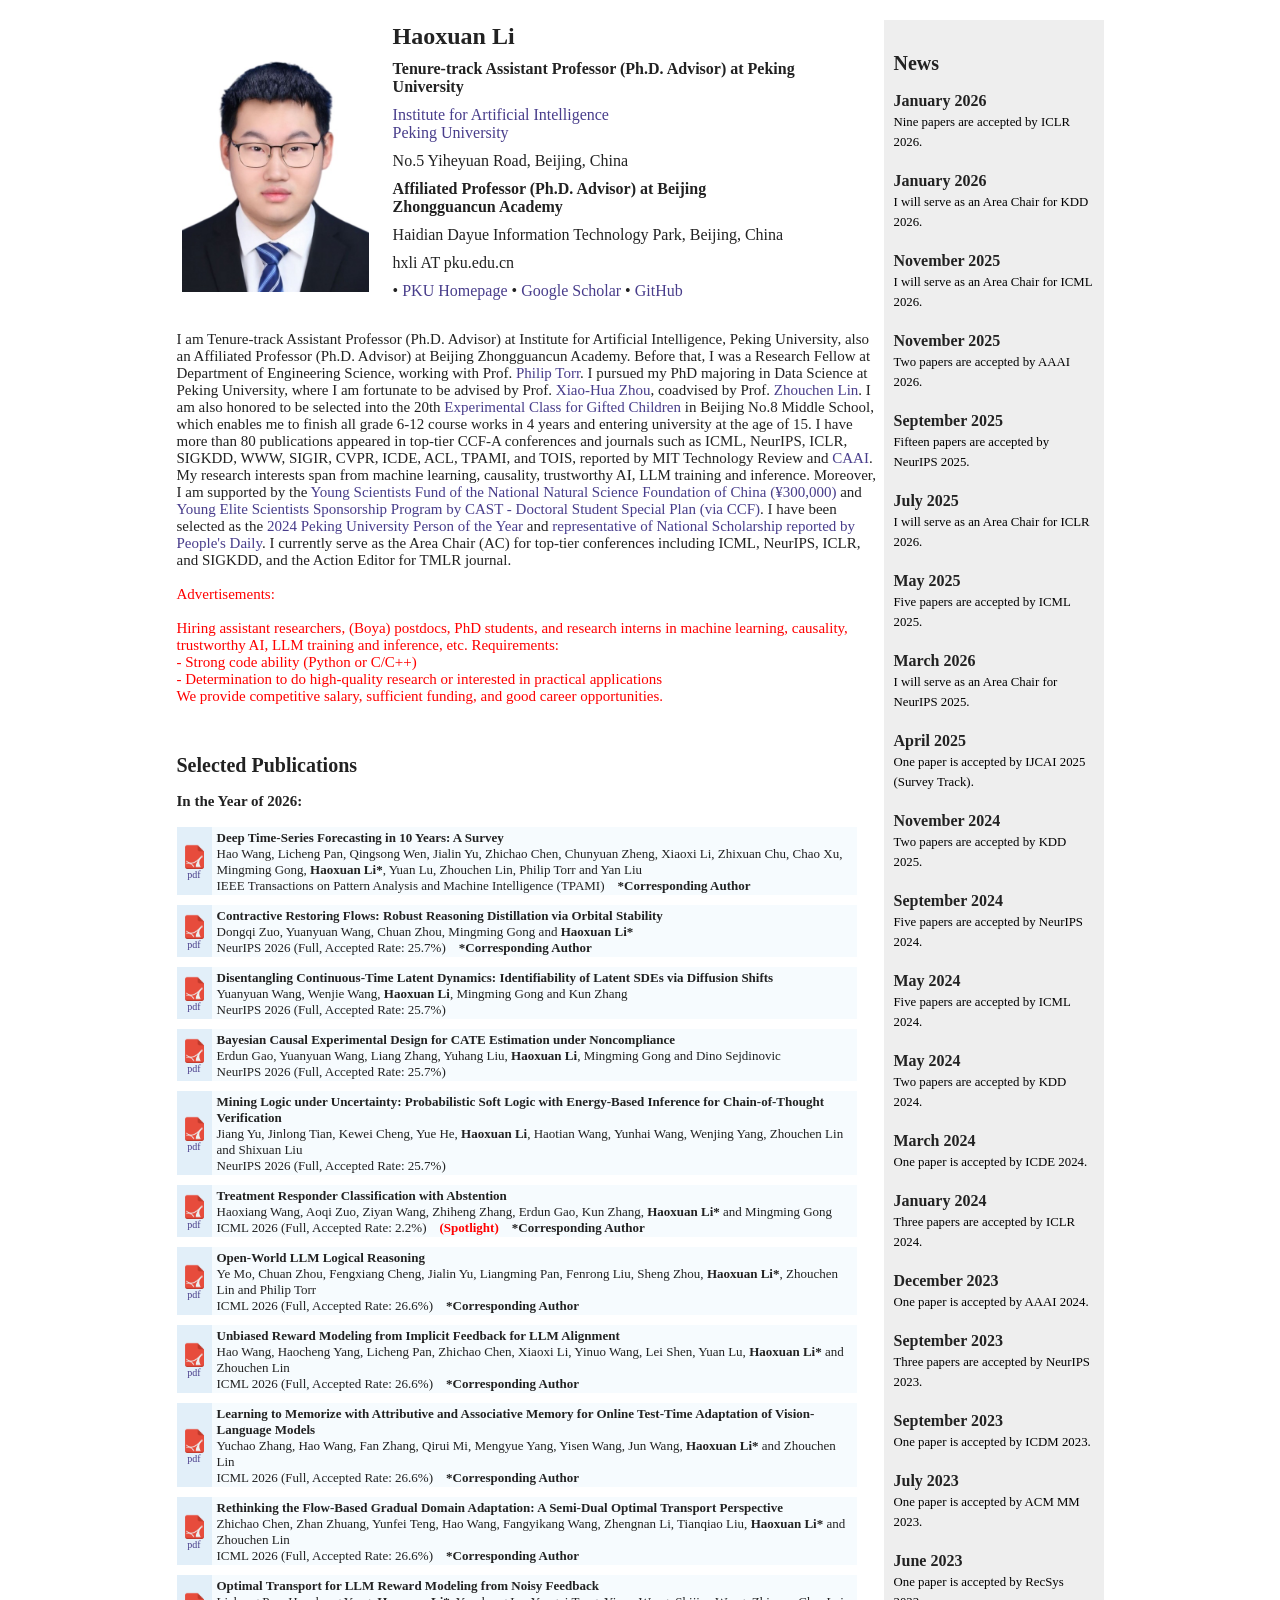
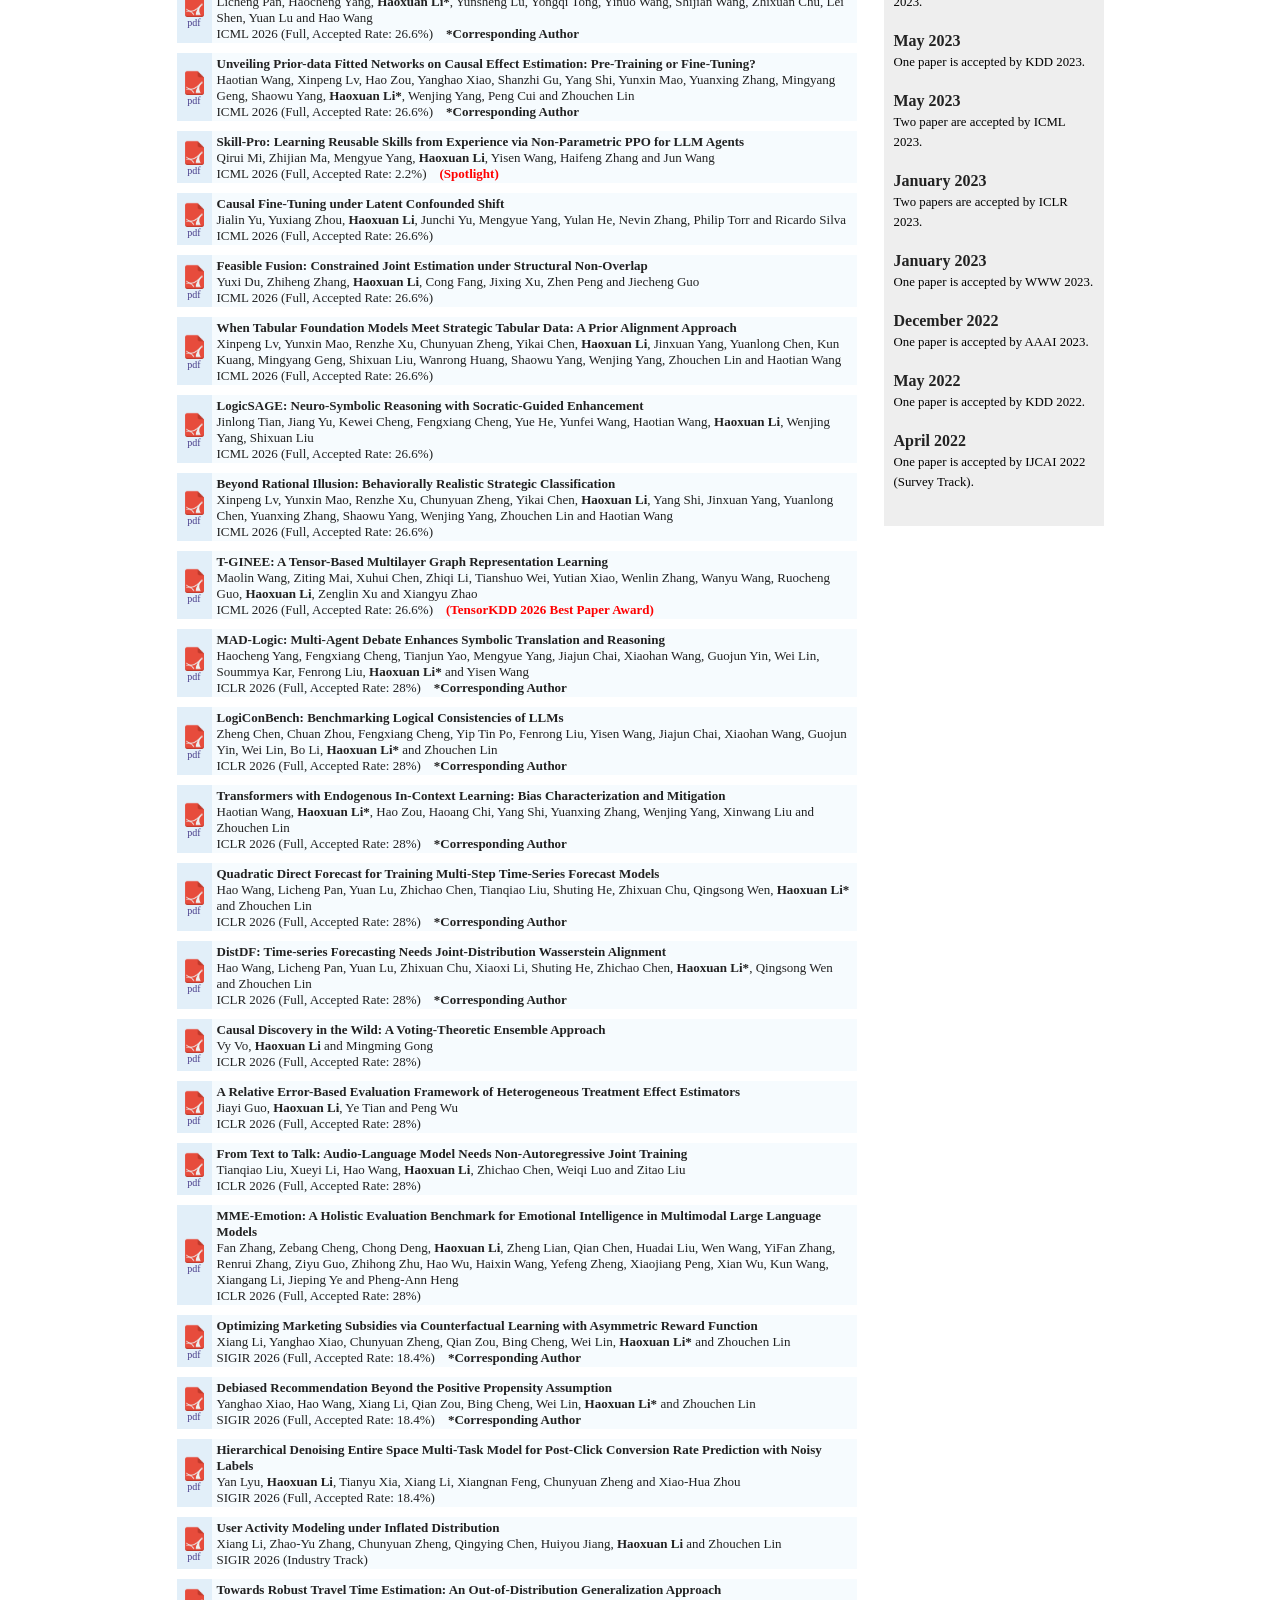
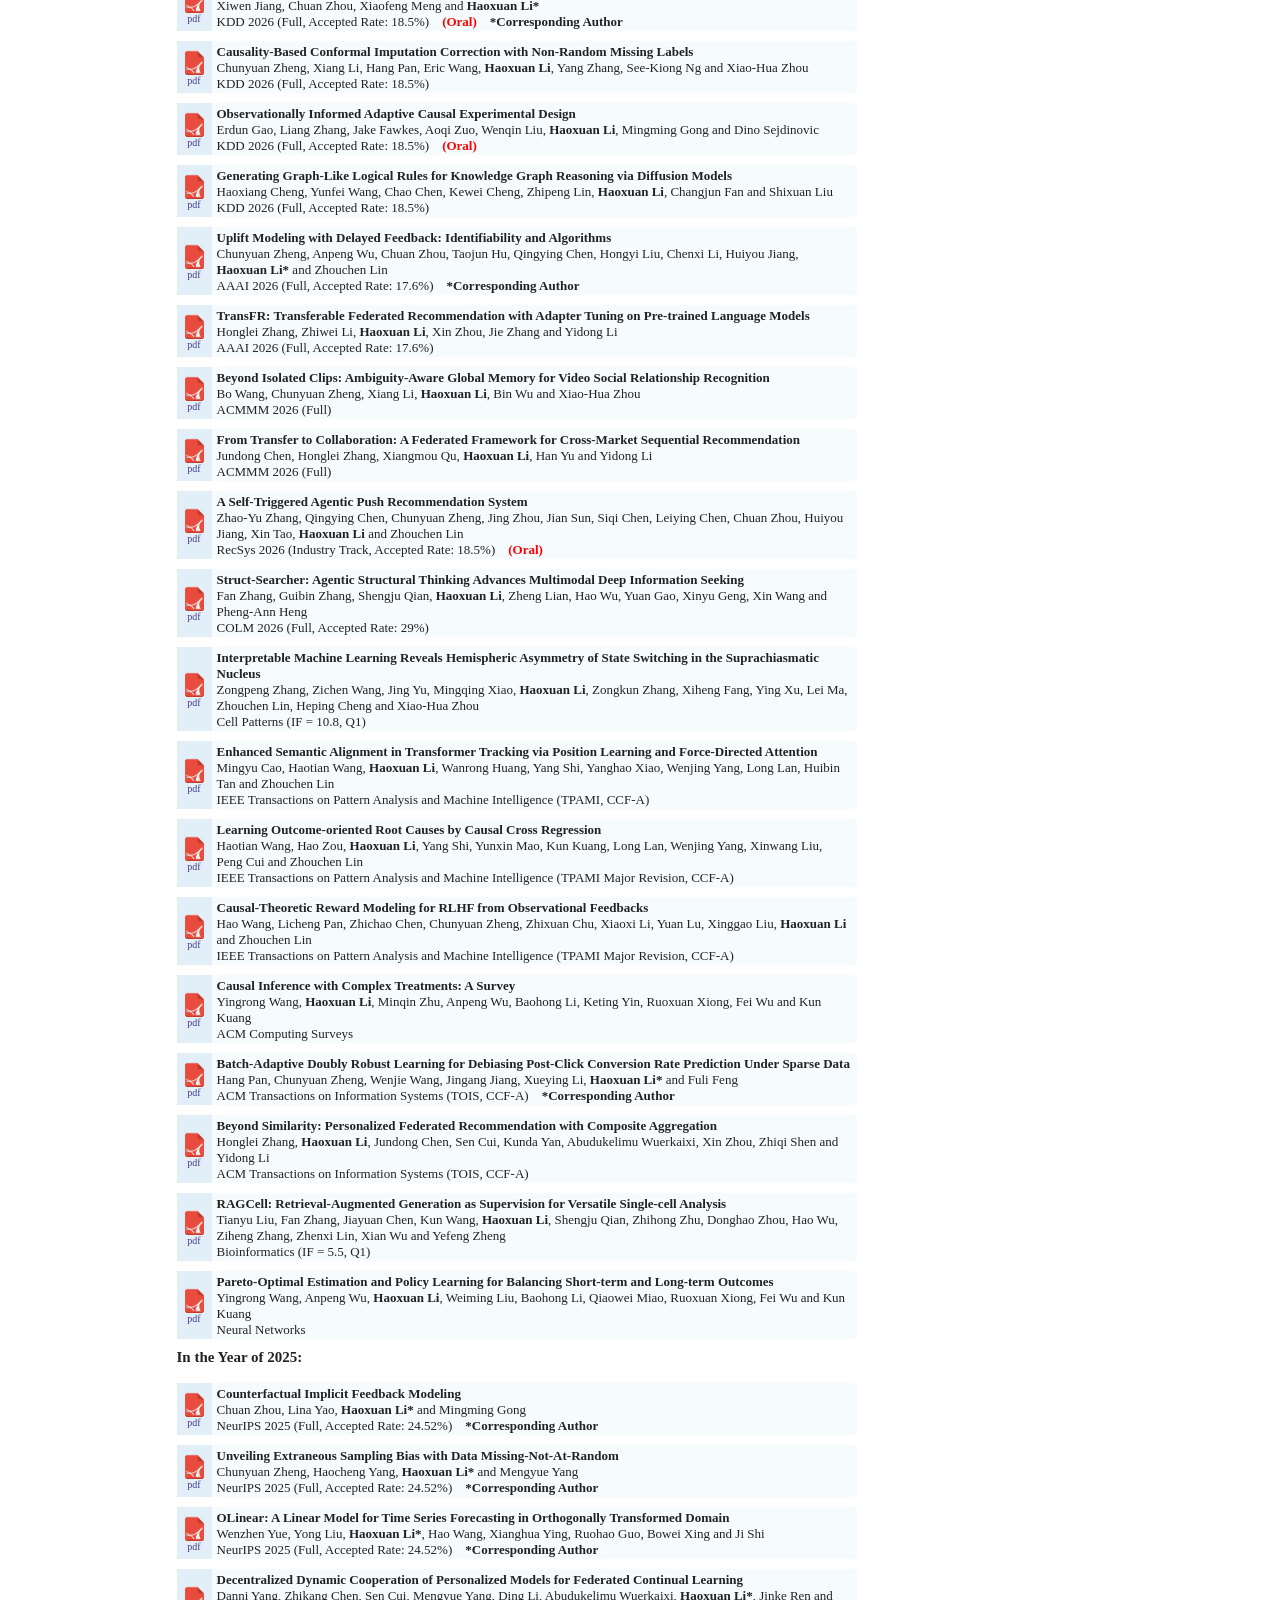
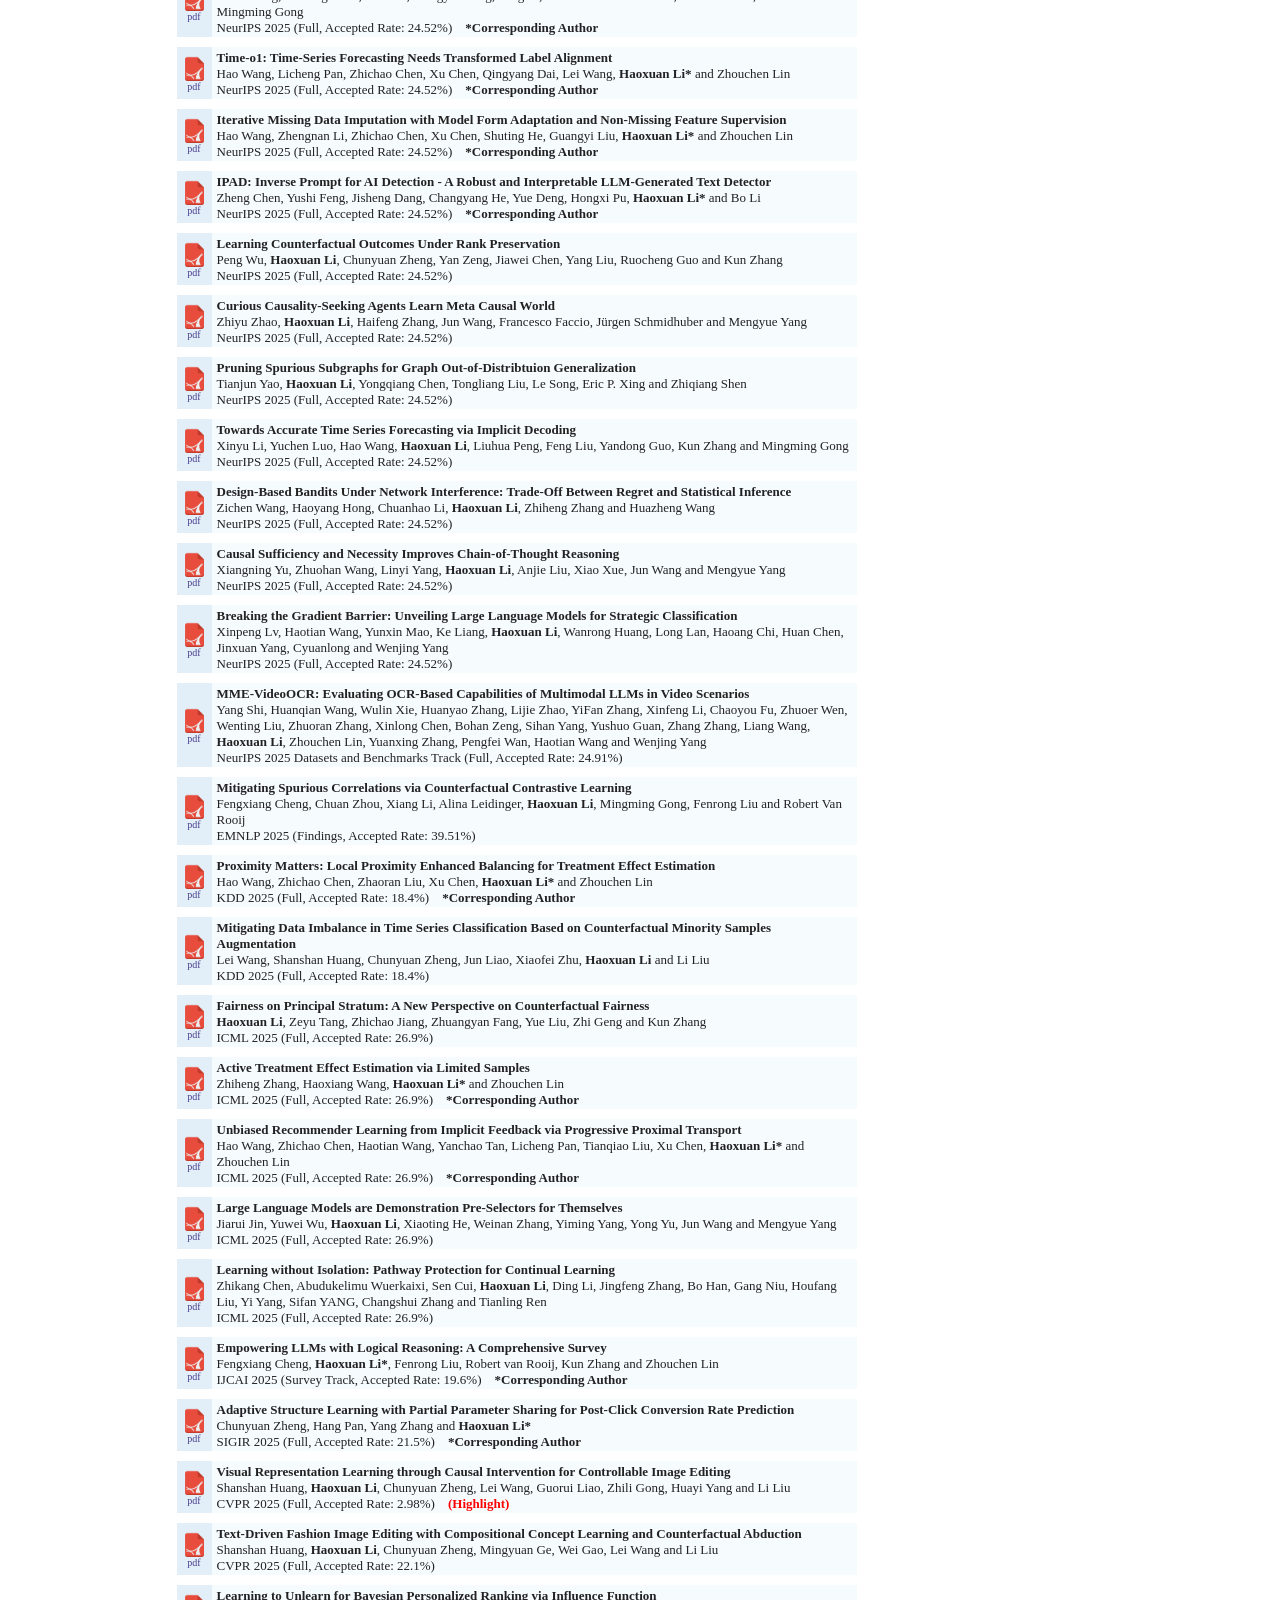
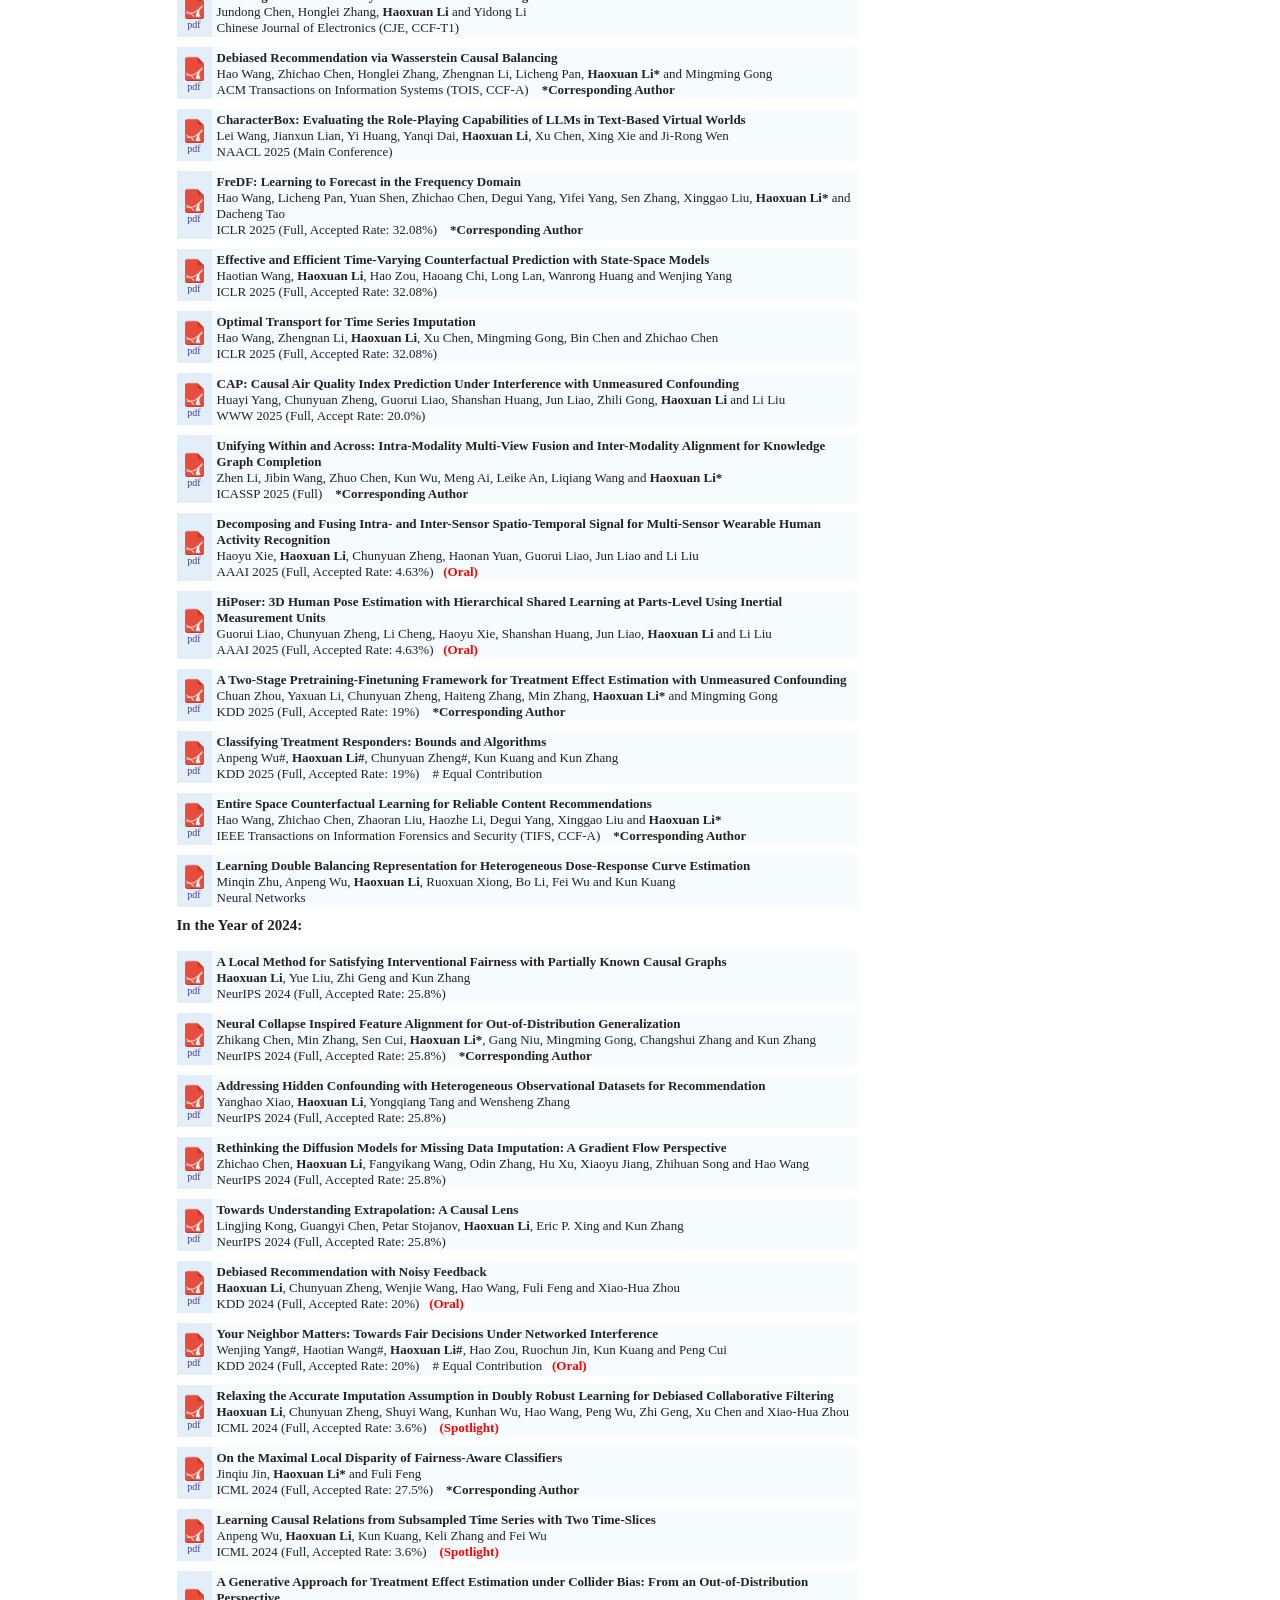
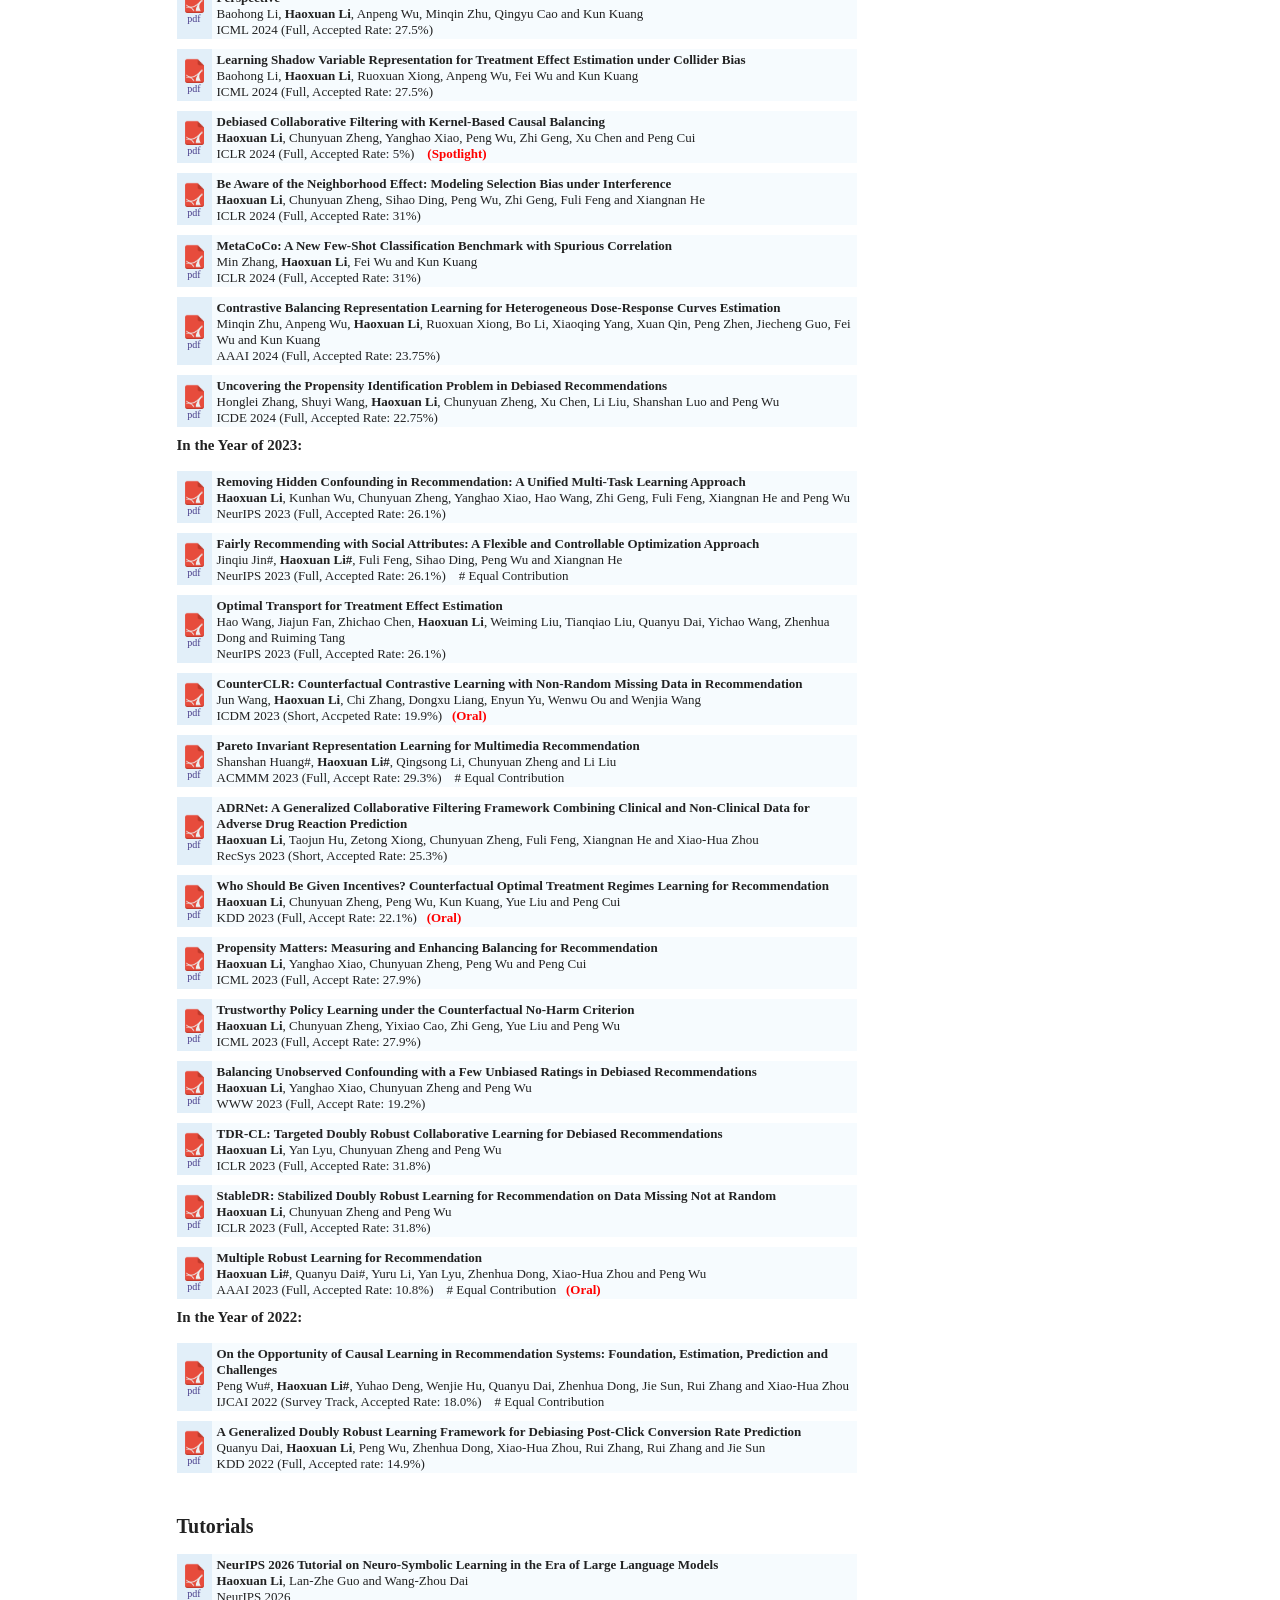
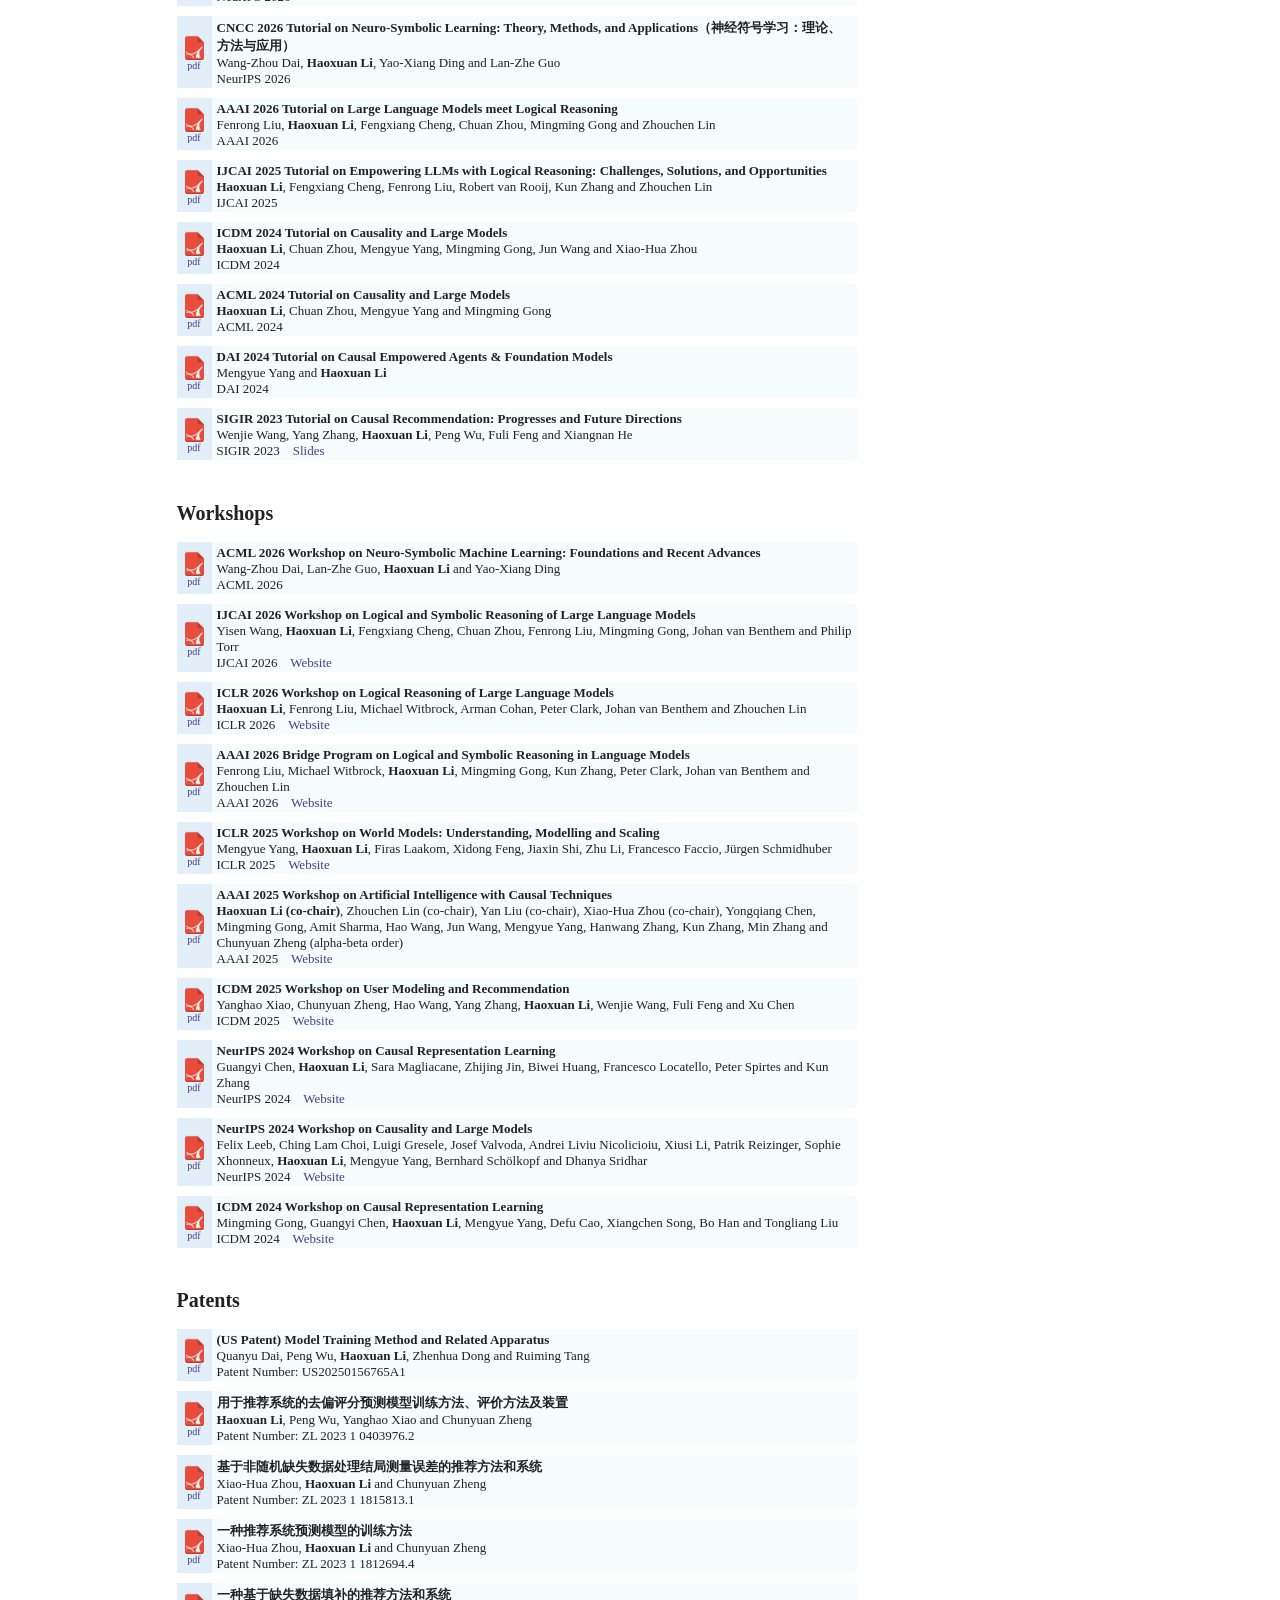
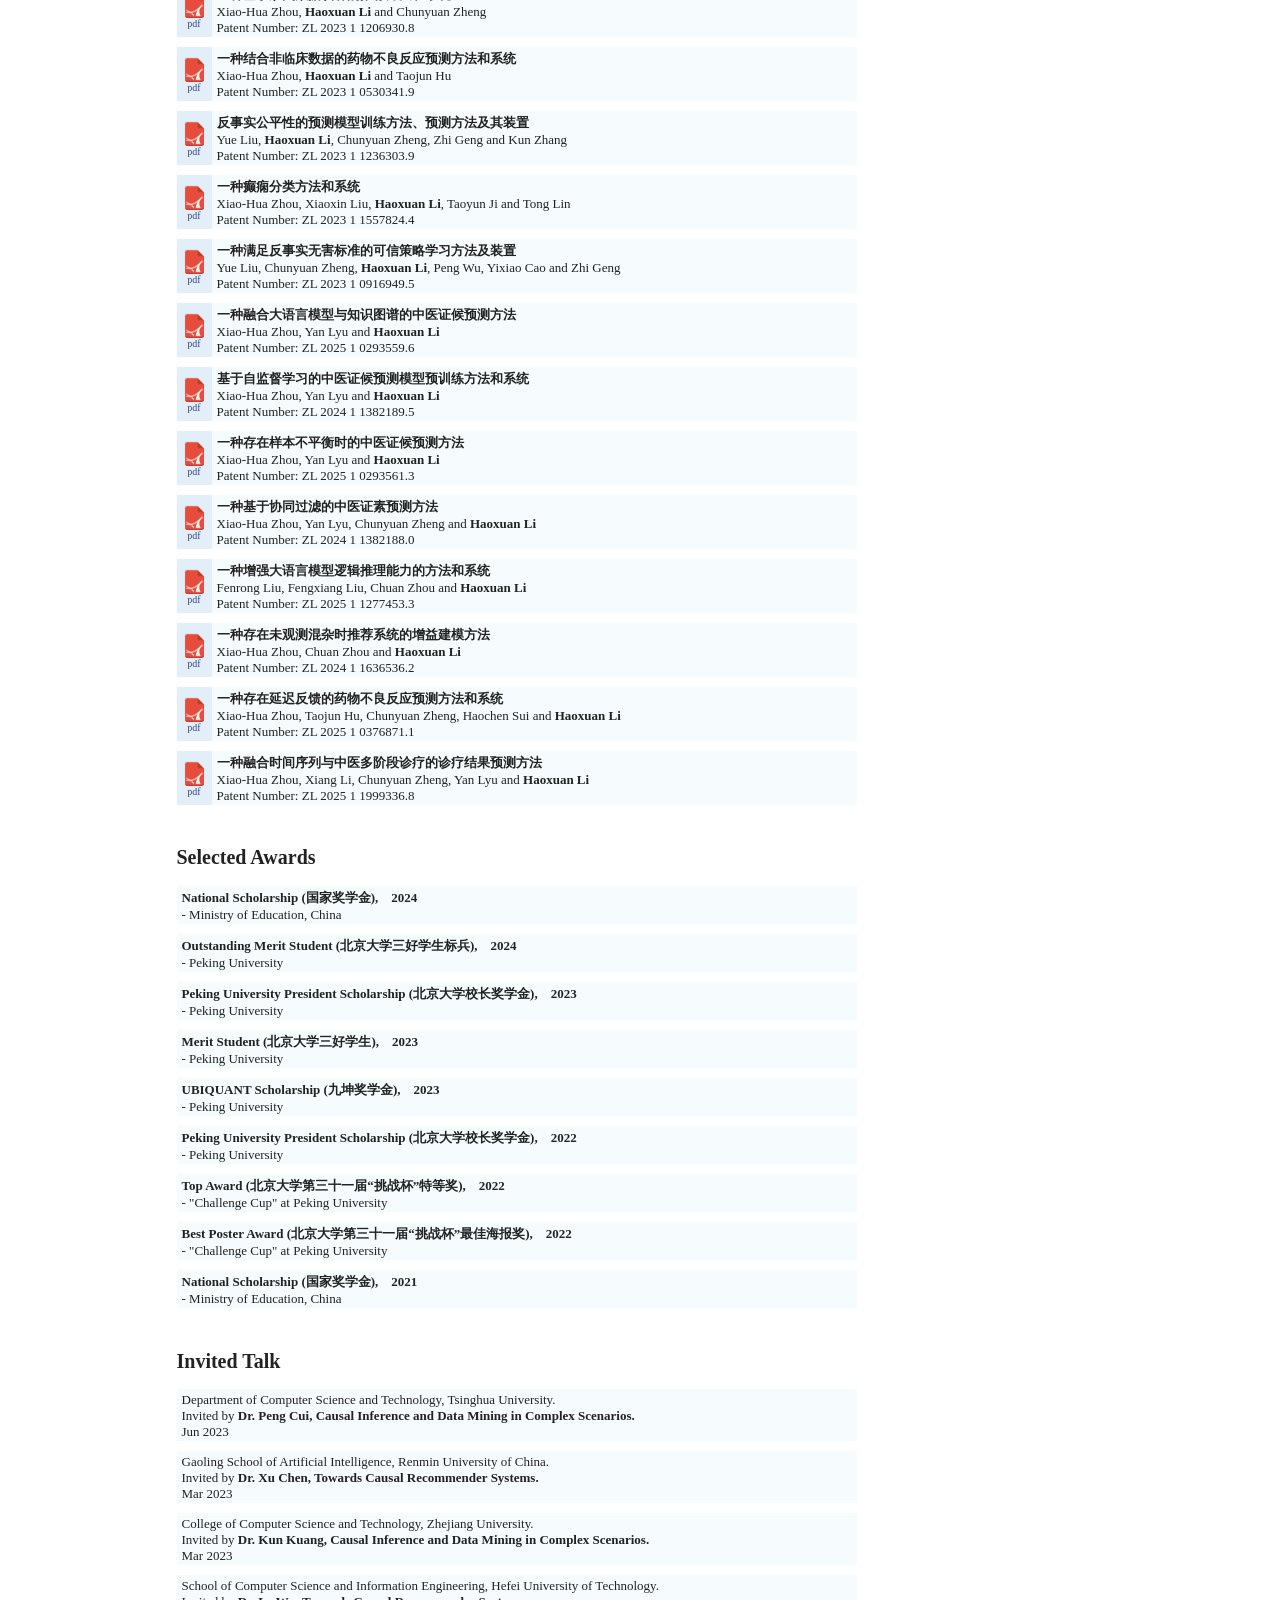
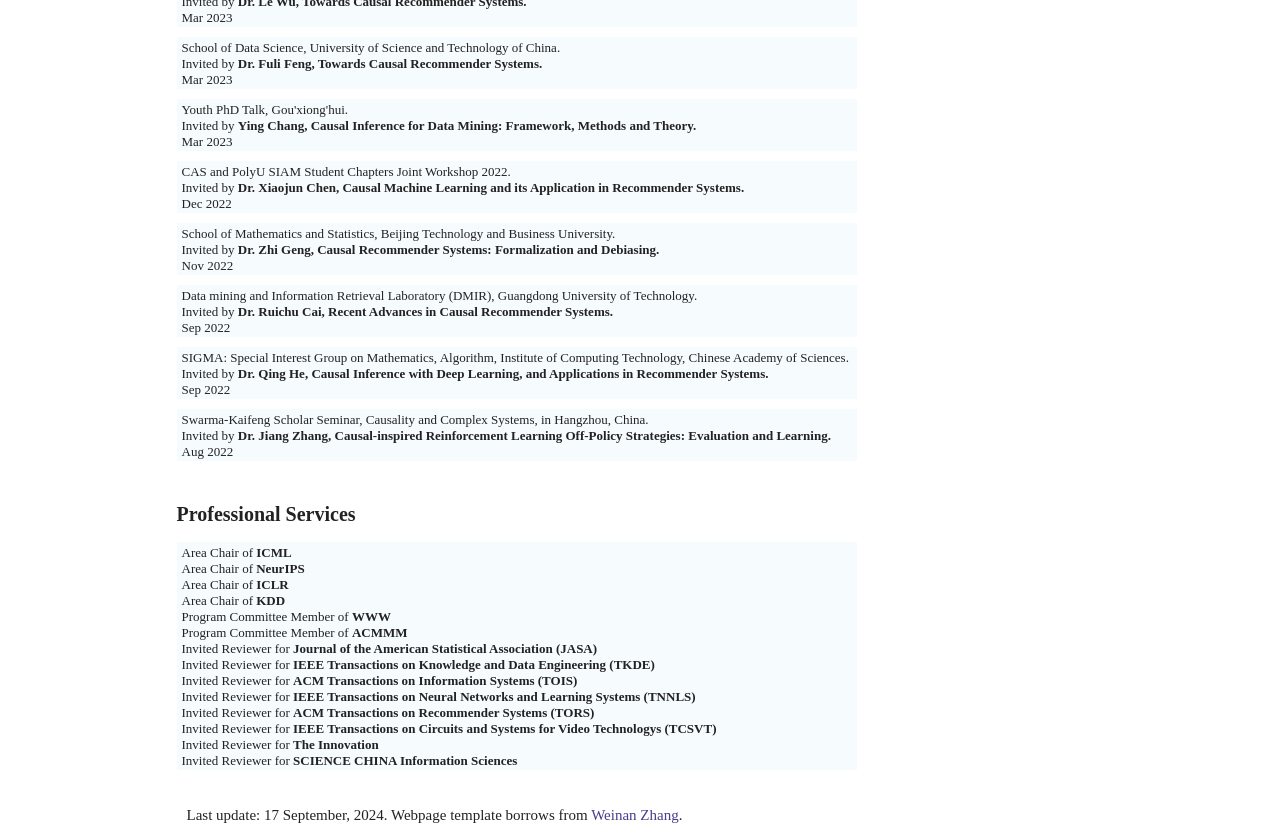
==== commit abe71fcf: "Update index.html" ====
--- a/index.html
+++ b/index.html
@@ -896,6 +896,18 @@
  </tbody>
 </table>
 
+<table>
+  <tbody>
+  <tr>
+    <td class="left"><a href="./papers/NN - Pareto-Optimal Estimation and Policy Learning for Balancing Short-term and Long-term Outcomes.pdf" target="_blank"><img src="./images/pdf.png" width="25" height="25"><br>pdf</a></td>
+    <td><span class="title">Pareto-Optimal Estimation and Policy Learning for Balancing Short-term and Long-term Outcomes</span> 
+      <br>Yingrong Wang, Anpeng Wu, <strong>Haoxuan Li</strong>, Weiming Liu, Baohong Li, Qiaowei Miao, Ruoxuan Xiong, Fei Wu and Kun Kuang
+    <br>Neural Networks
+  </td> 
+  </tr>
+ </tbody>
+</table>
+
 <b> In the Year of 2025: </b> </br></br>
 
 <table>
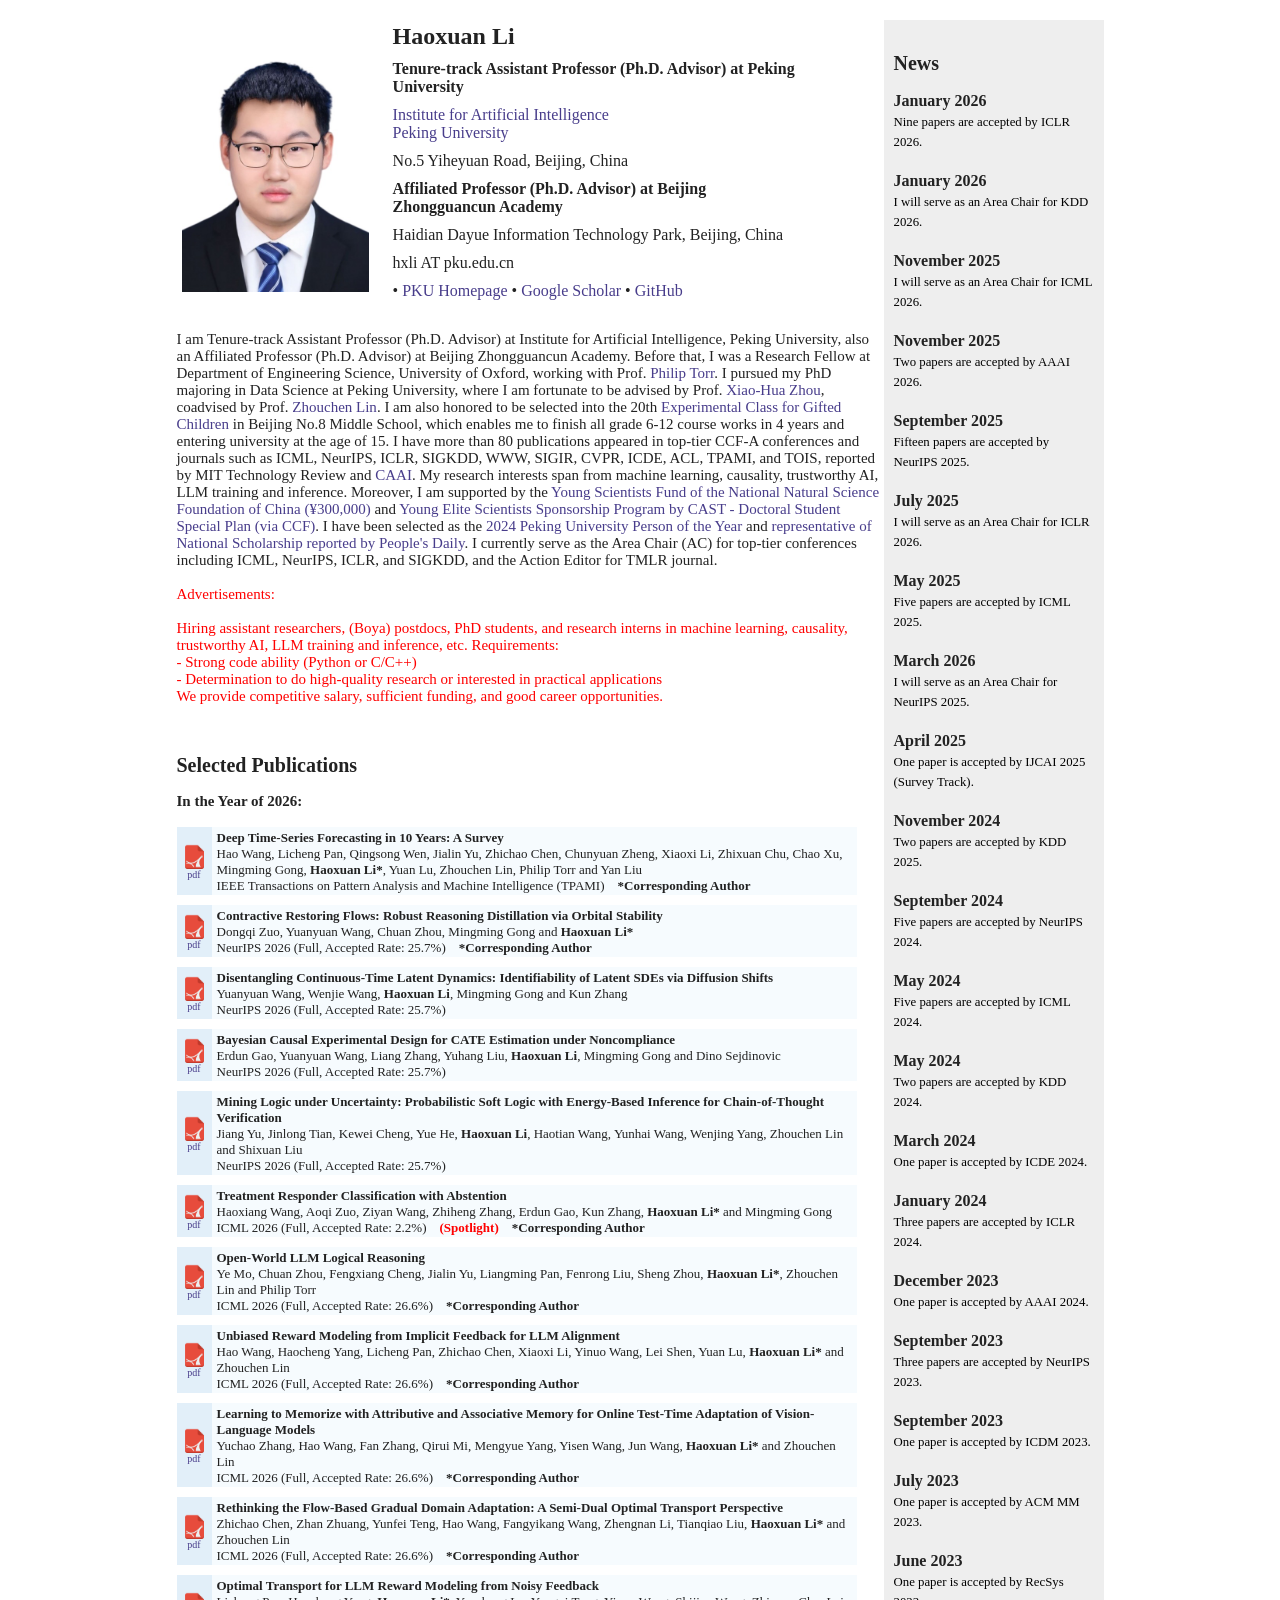
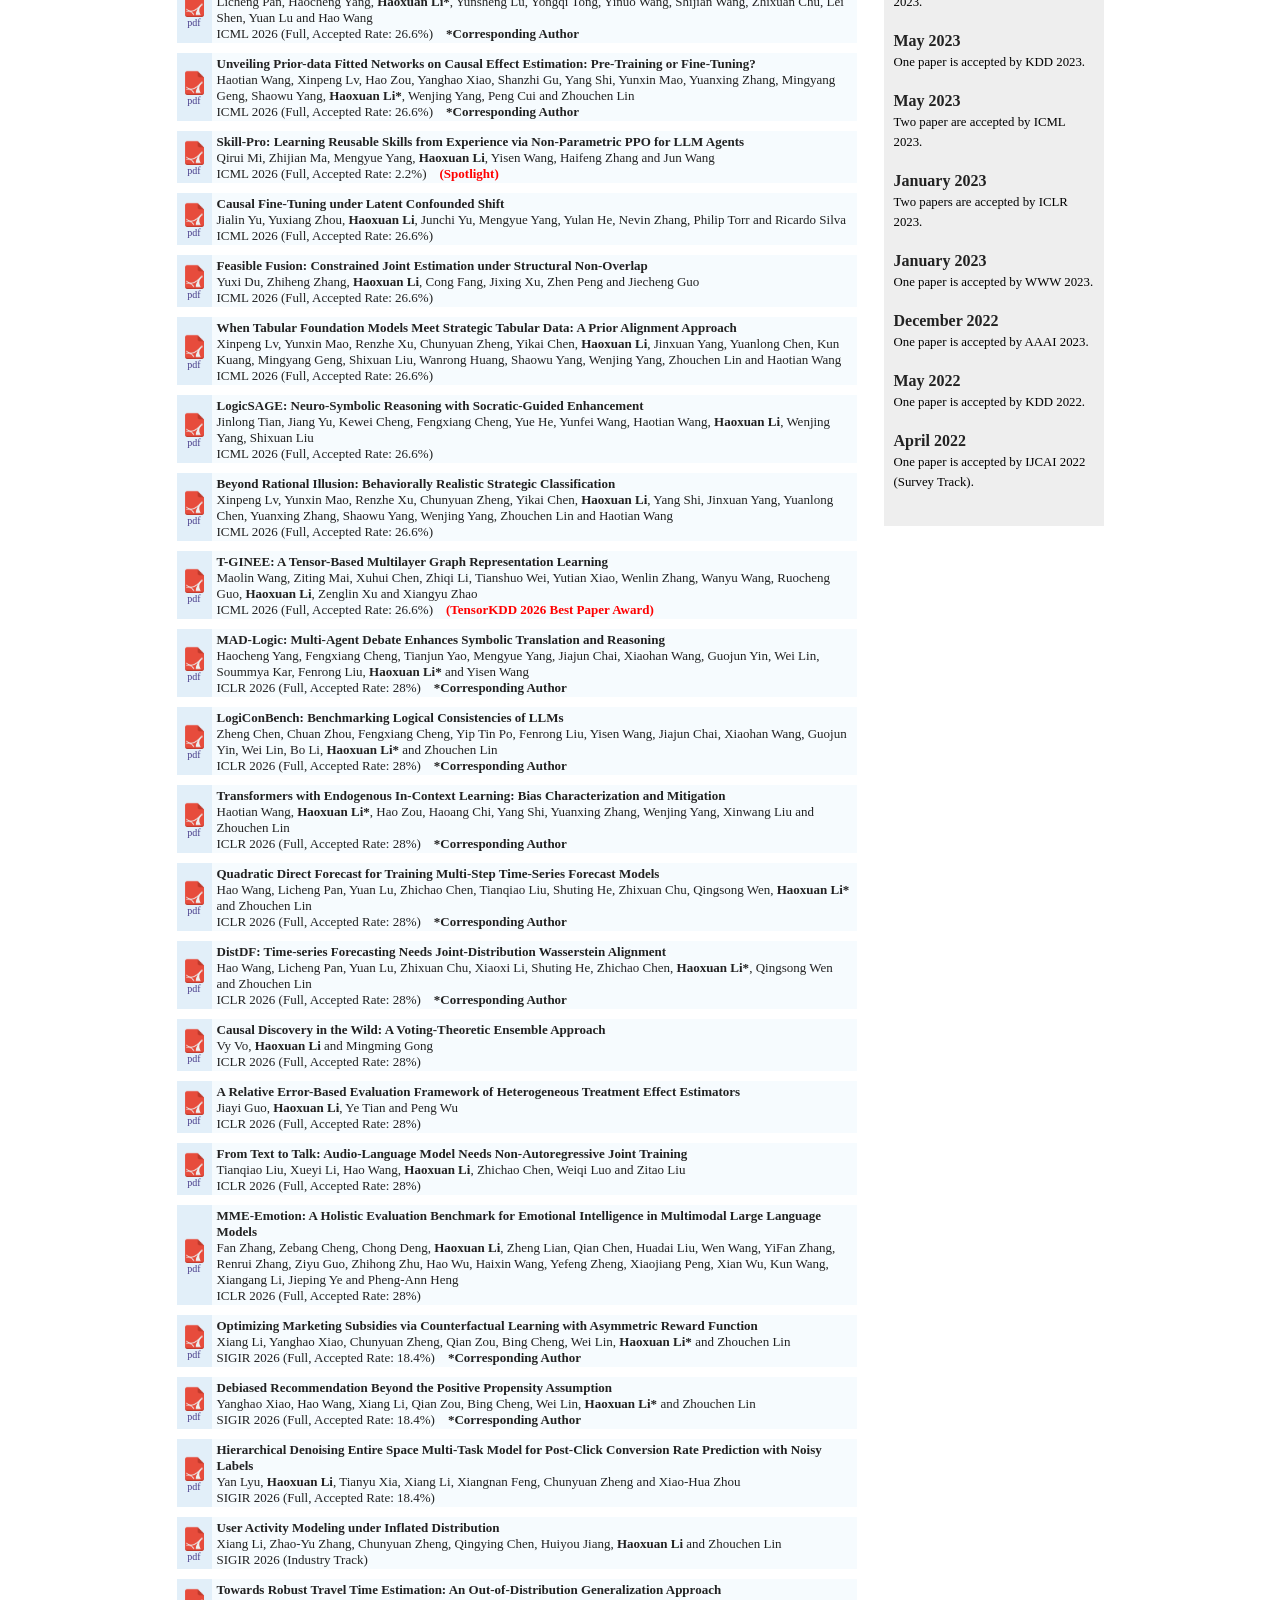
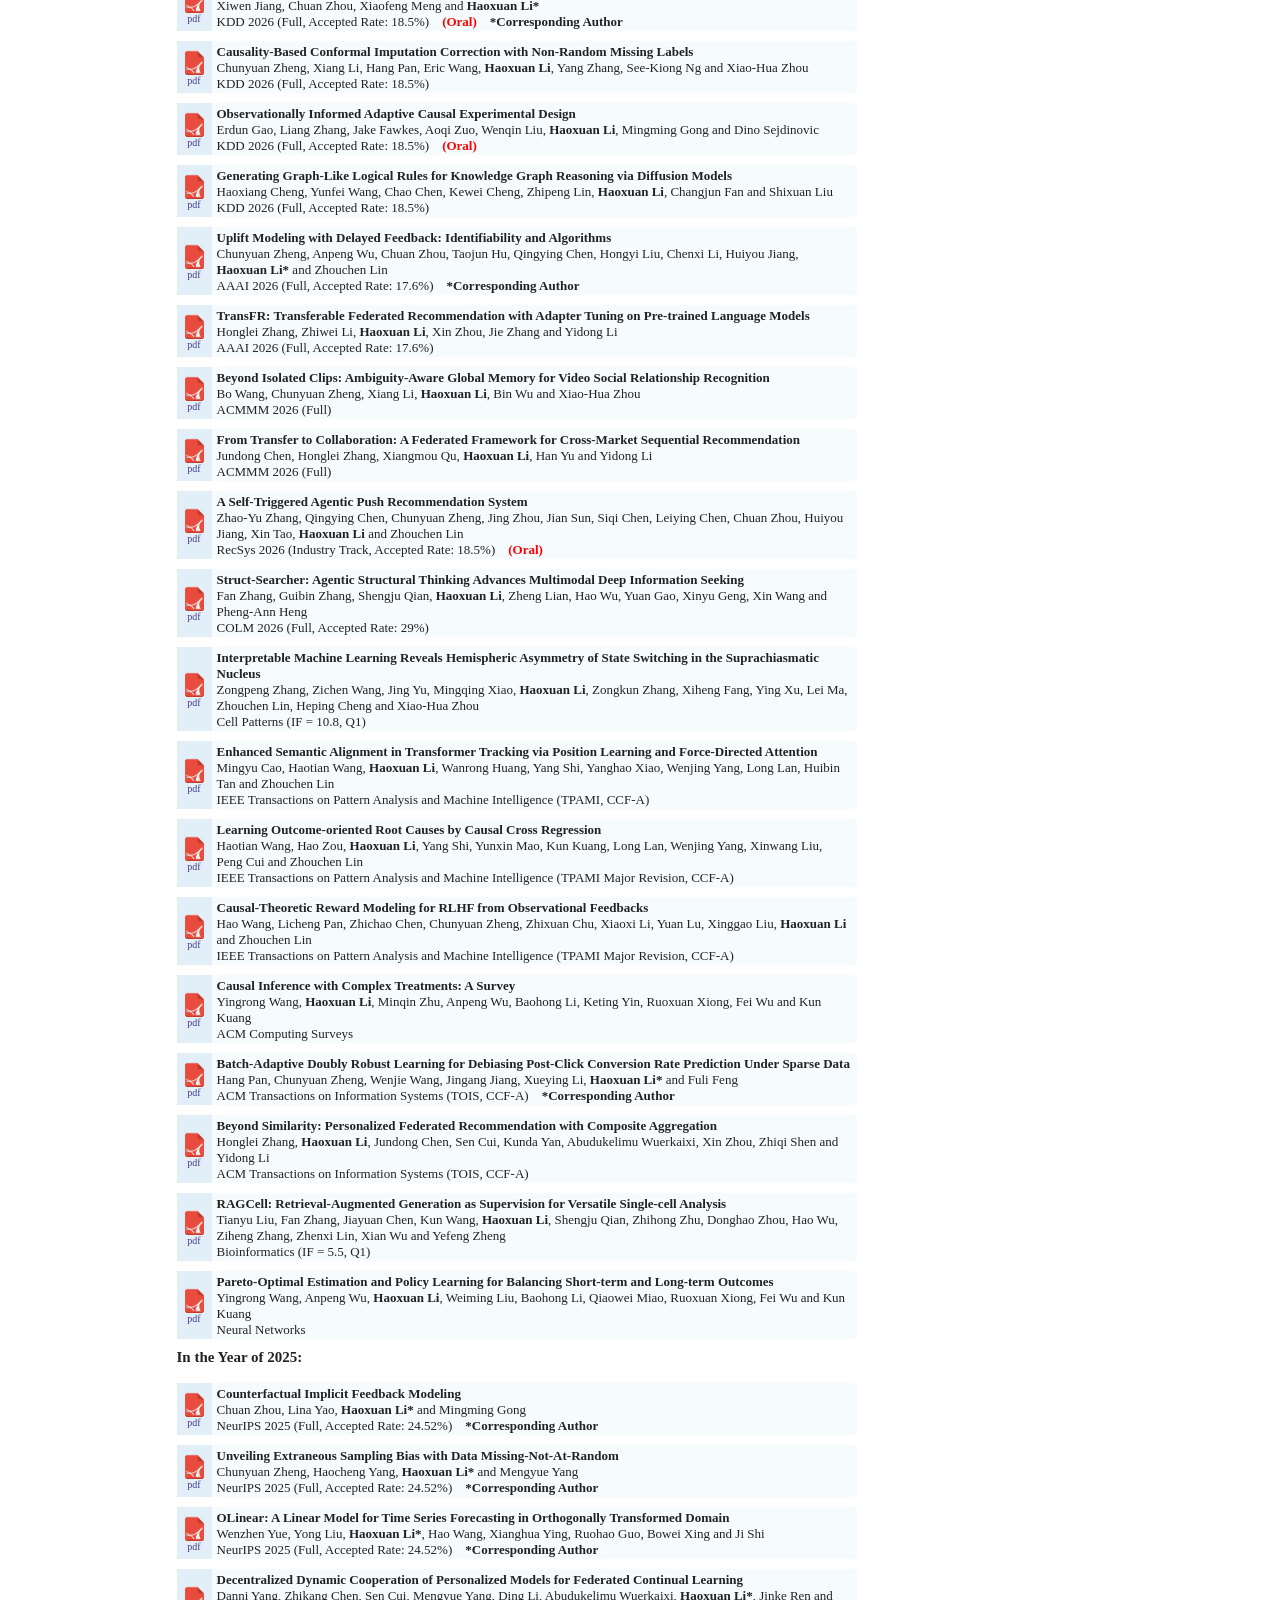
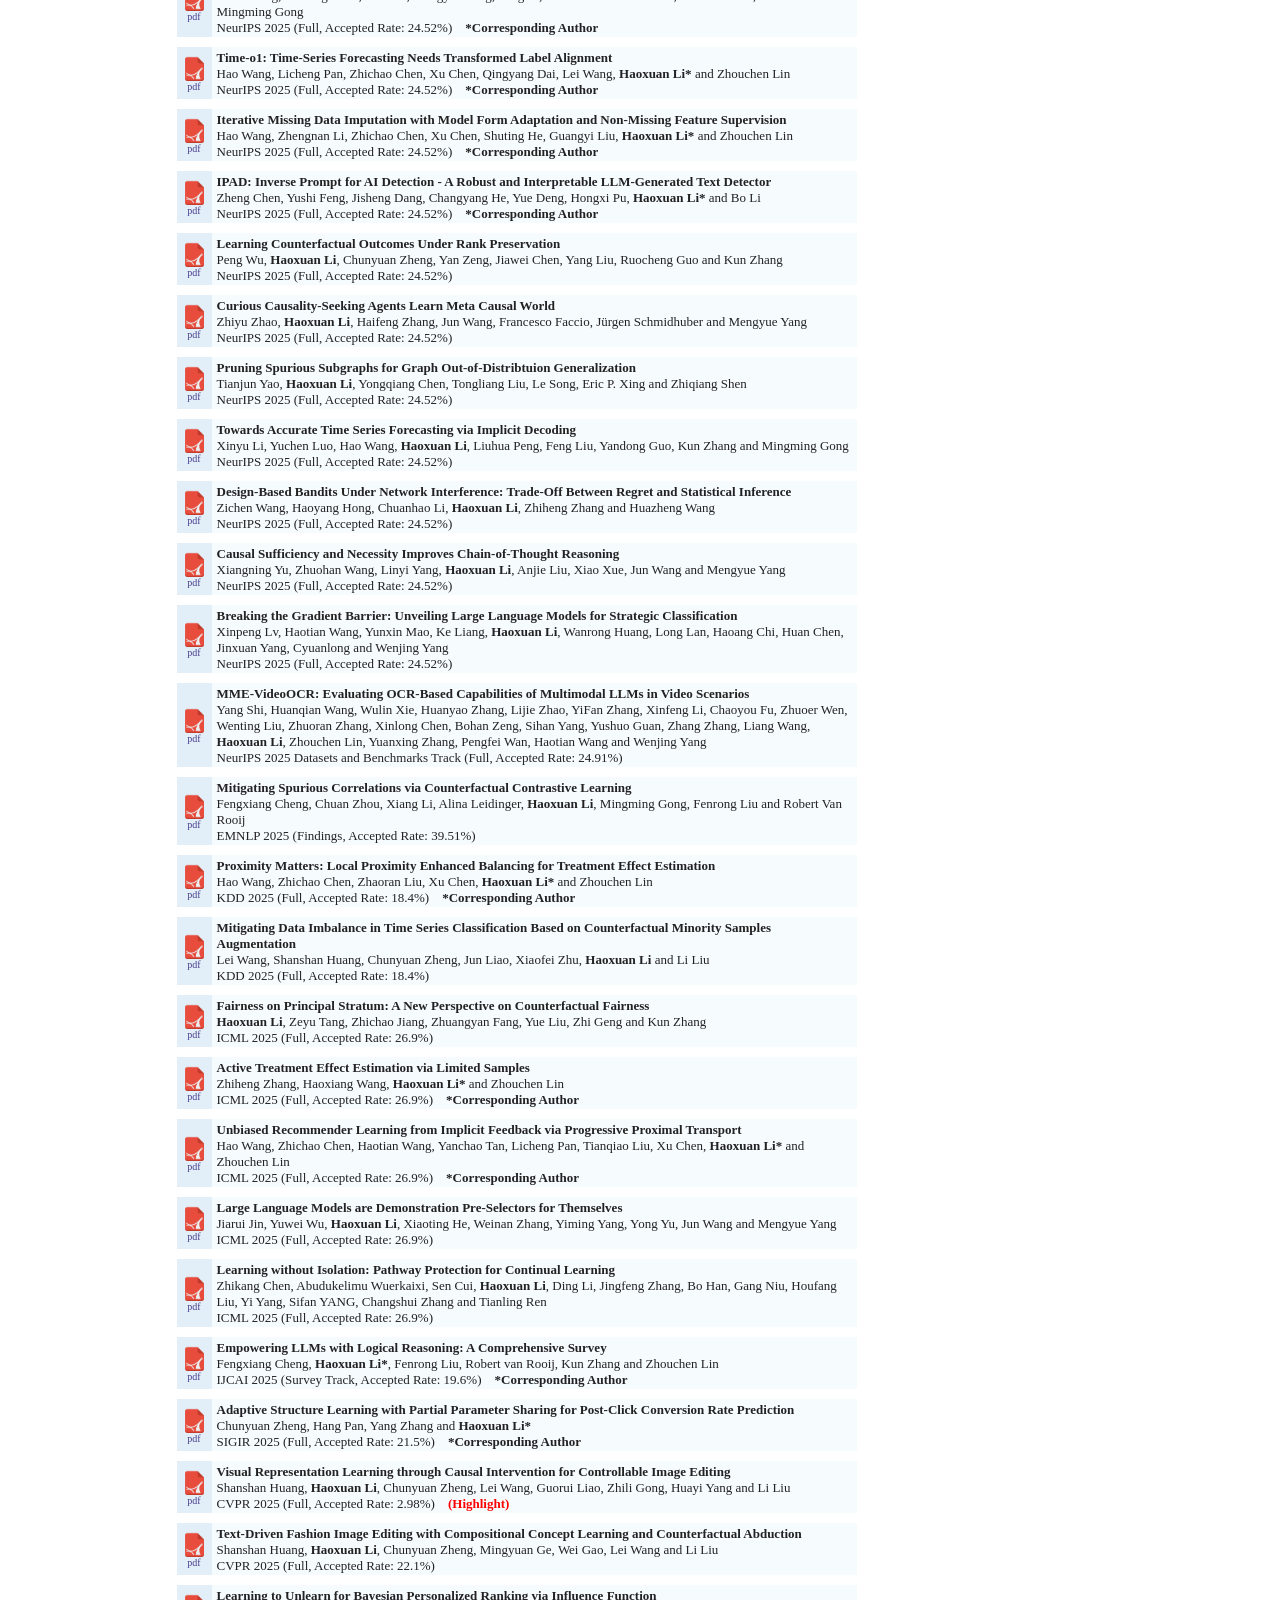
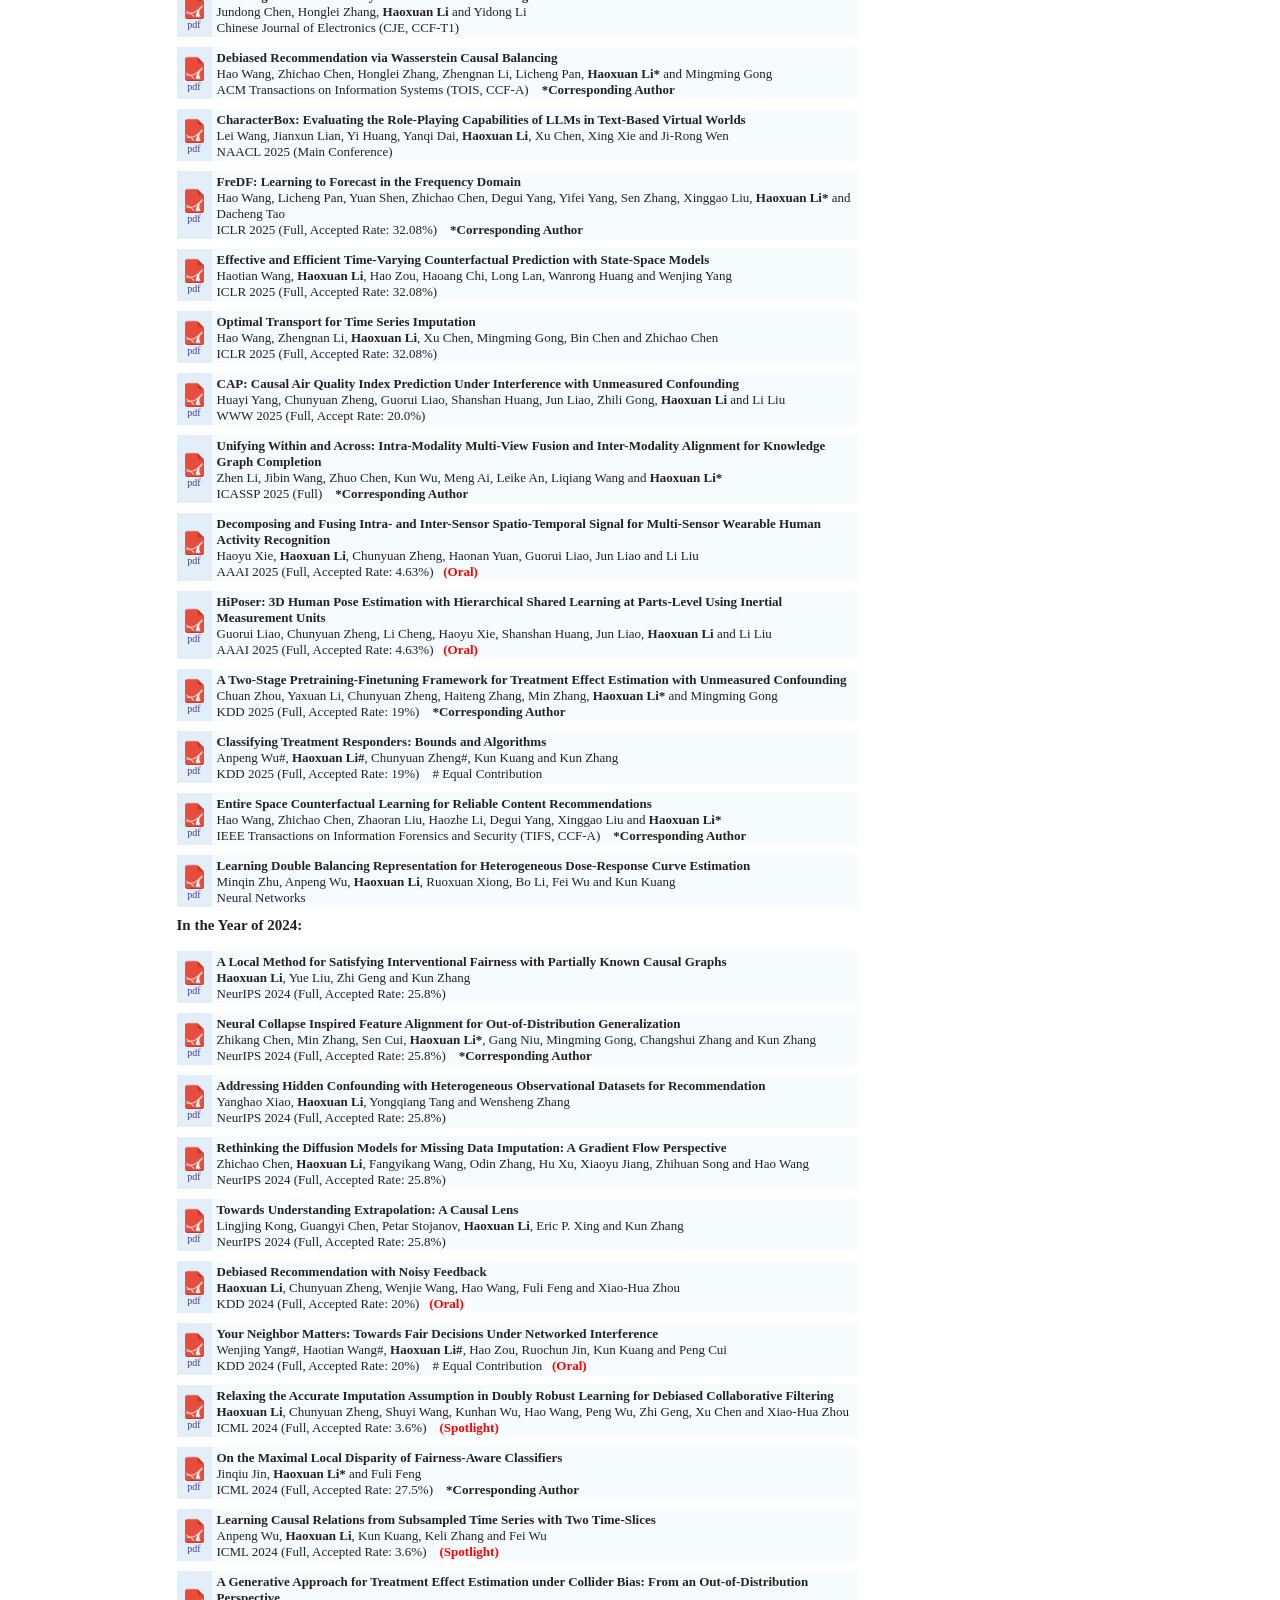
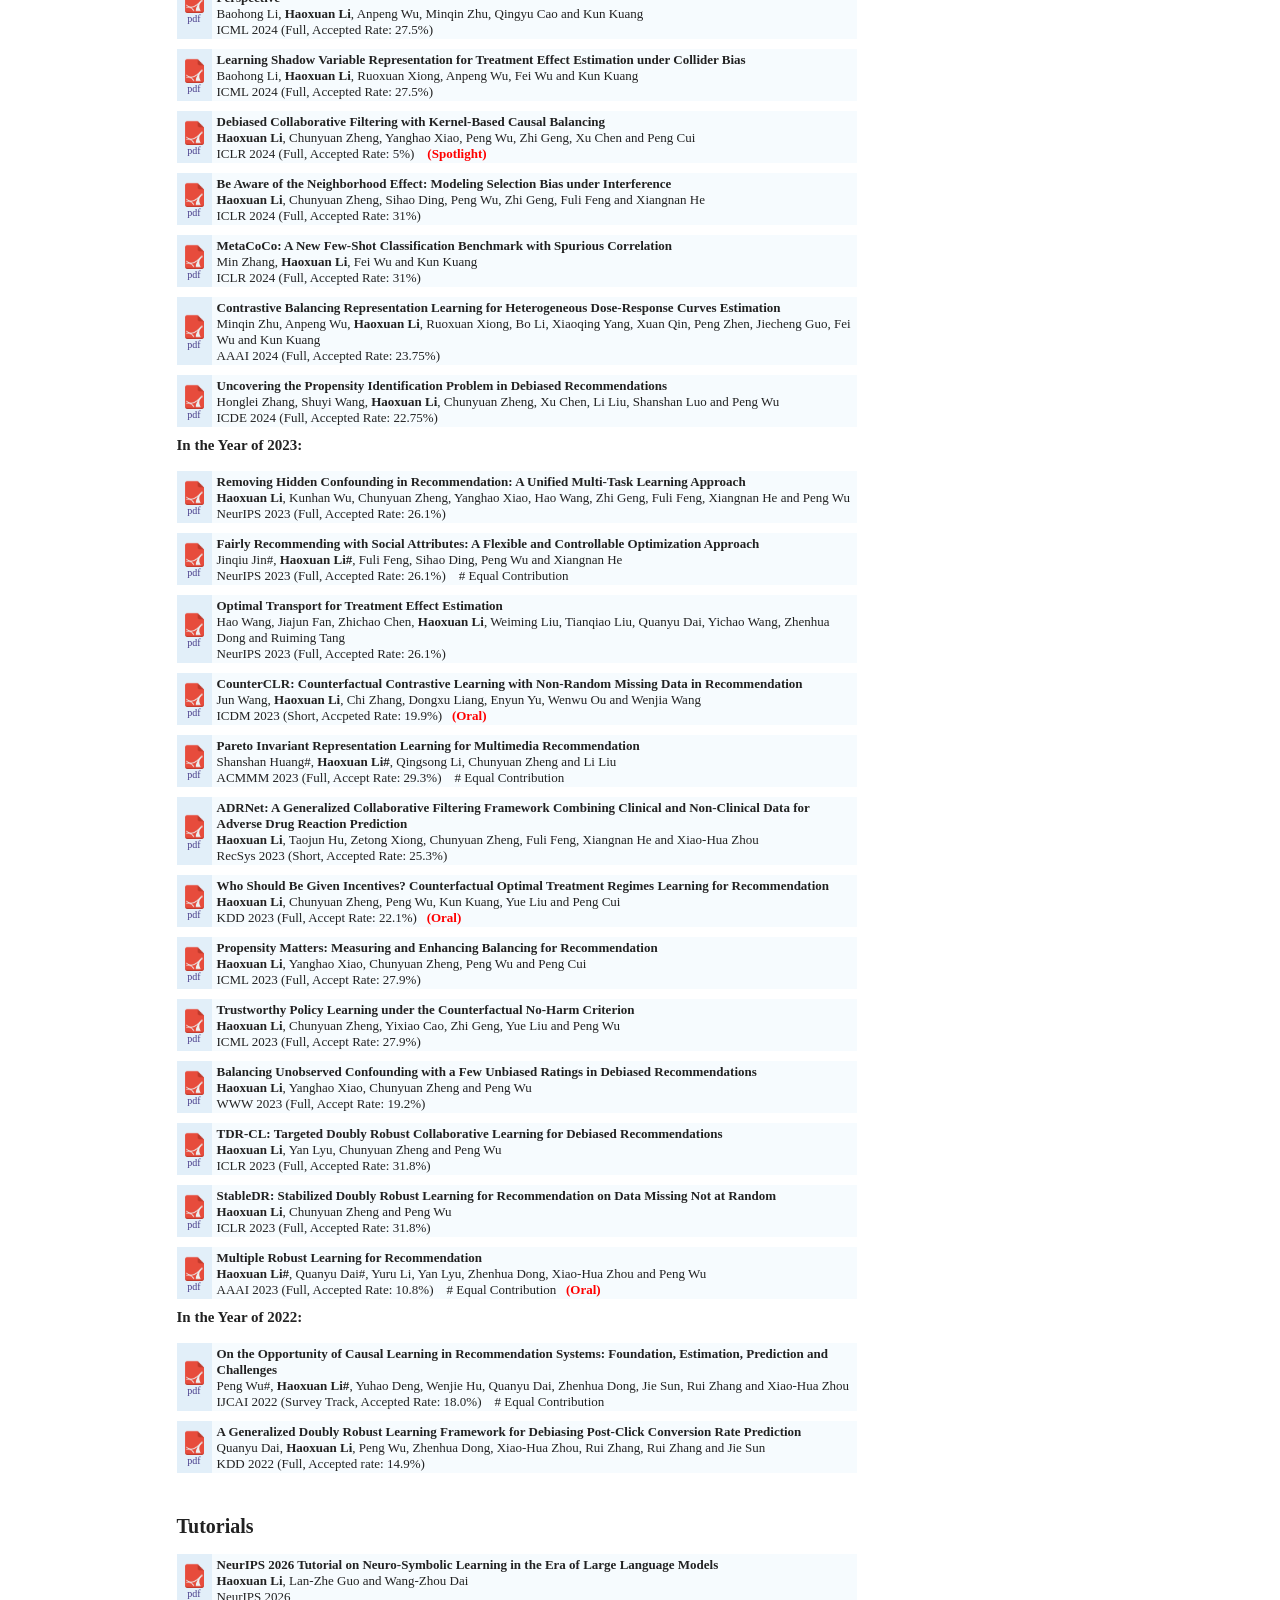
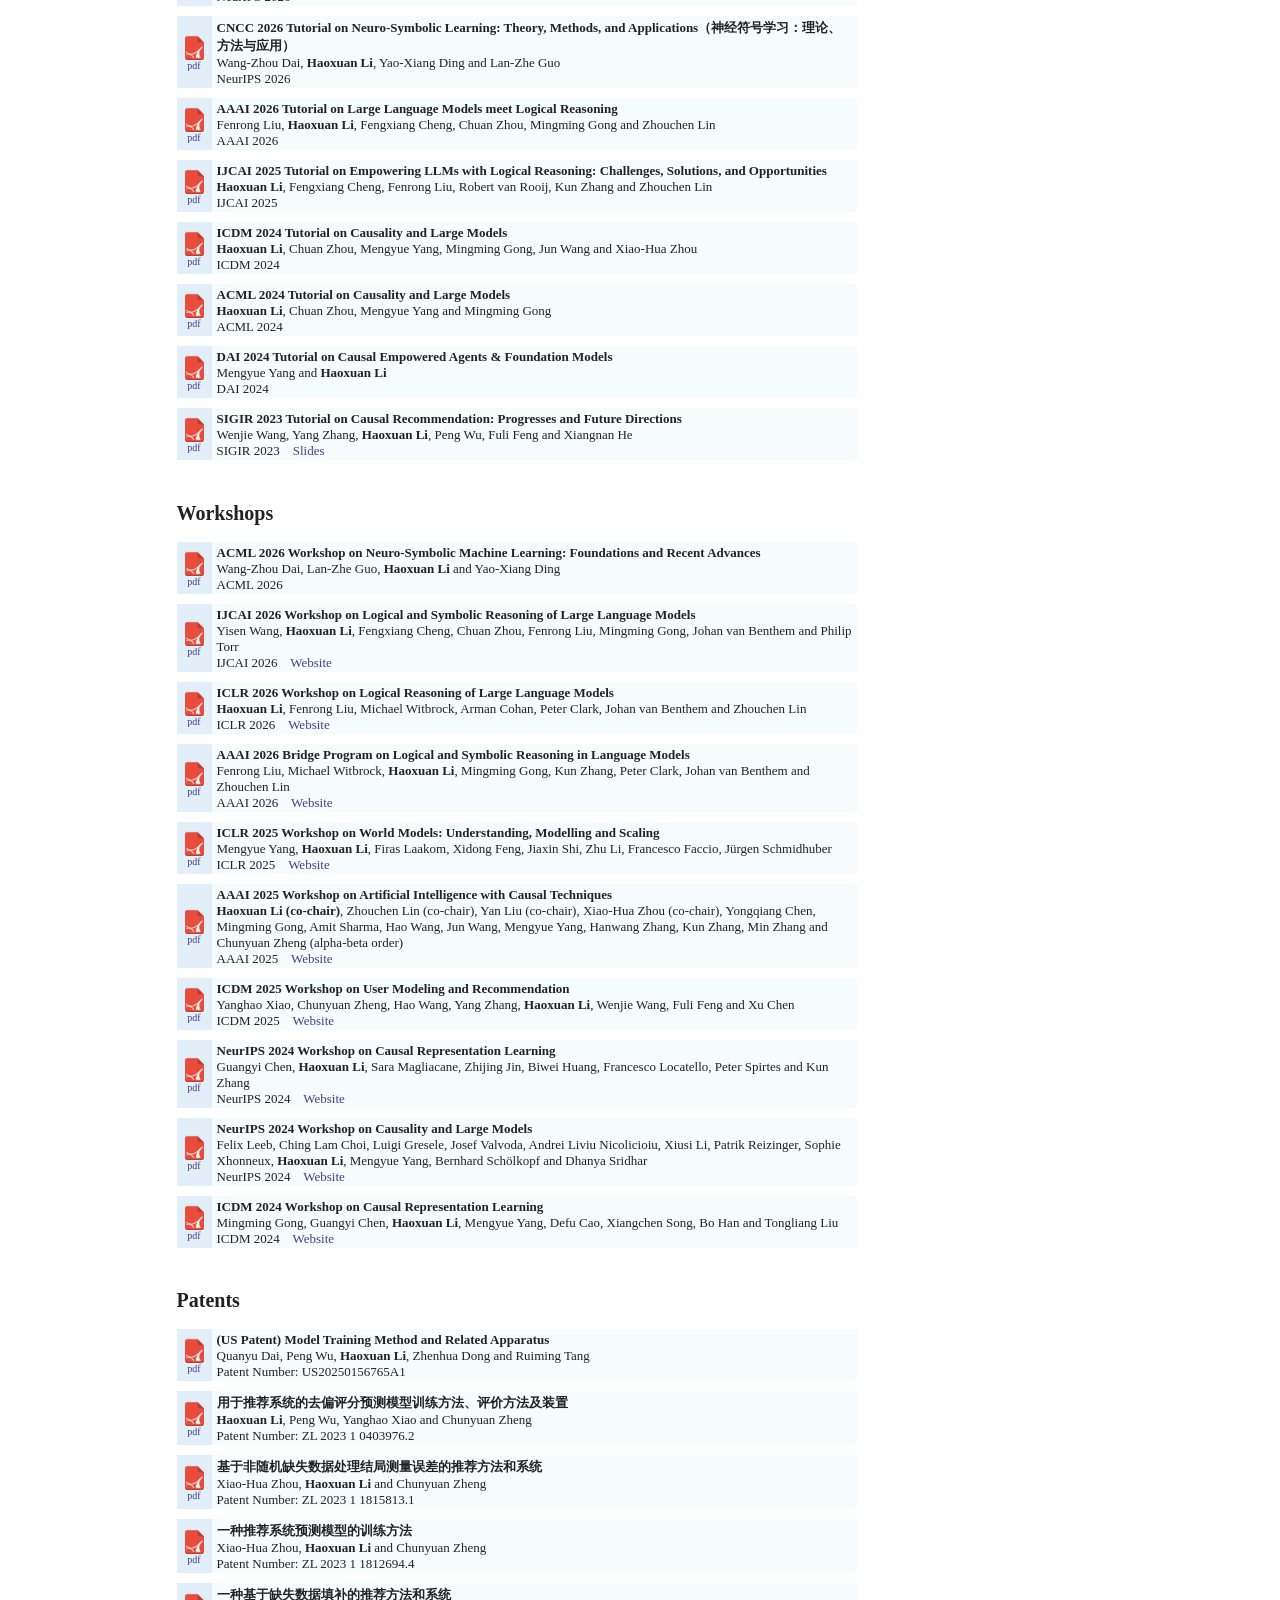
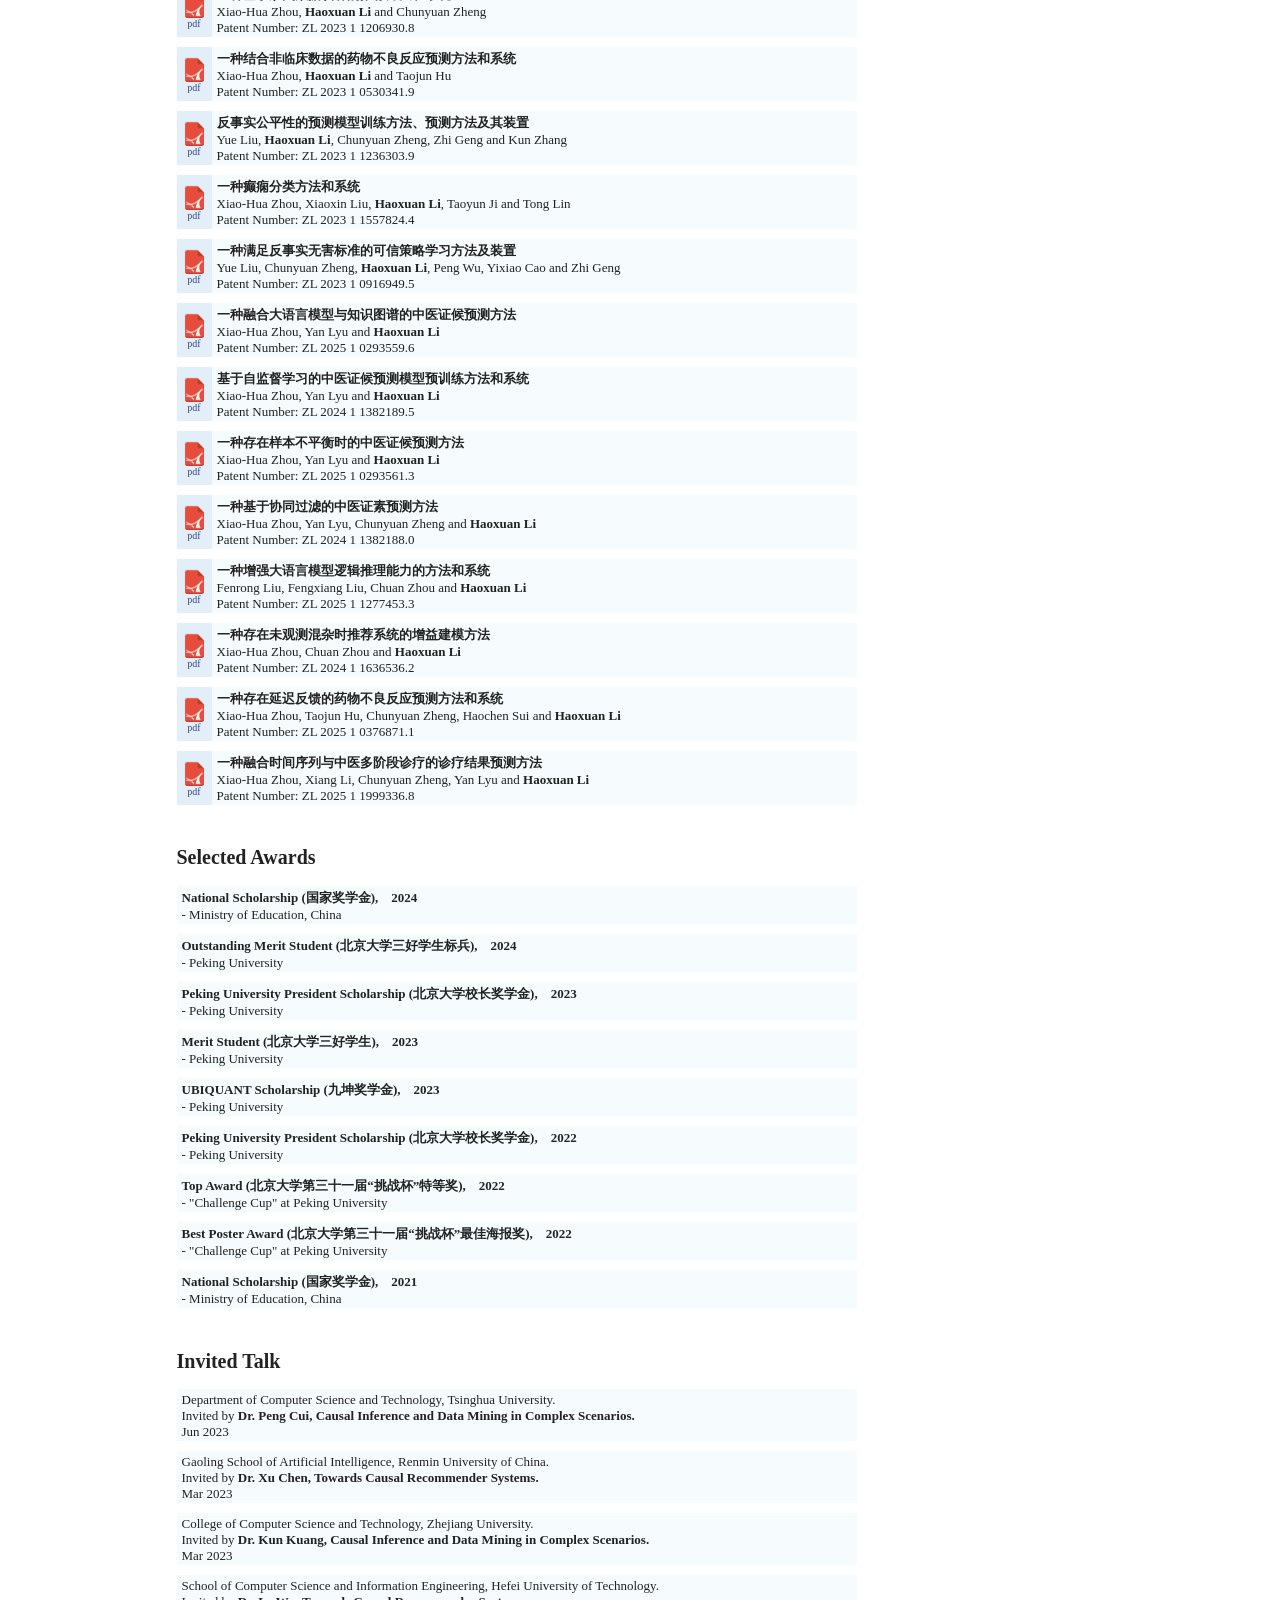
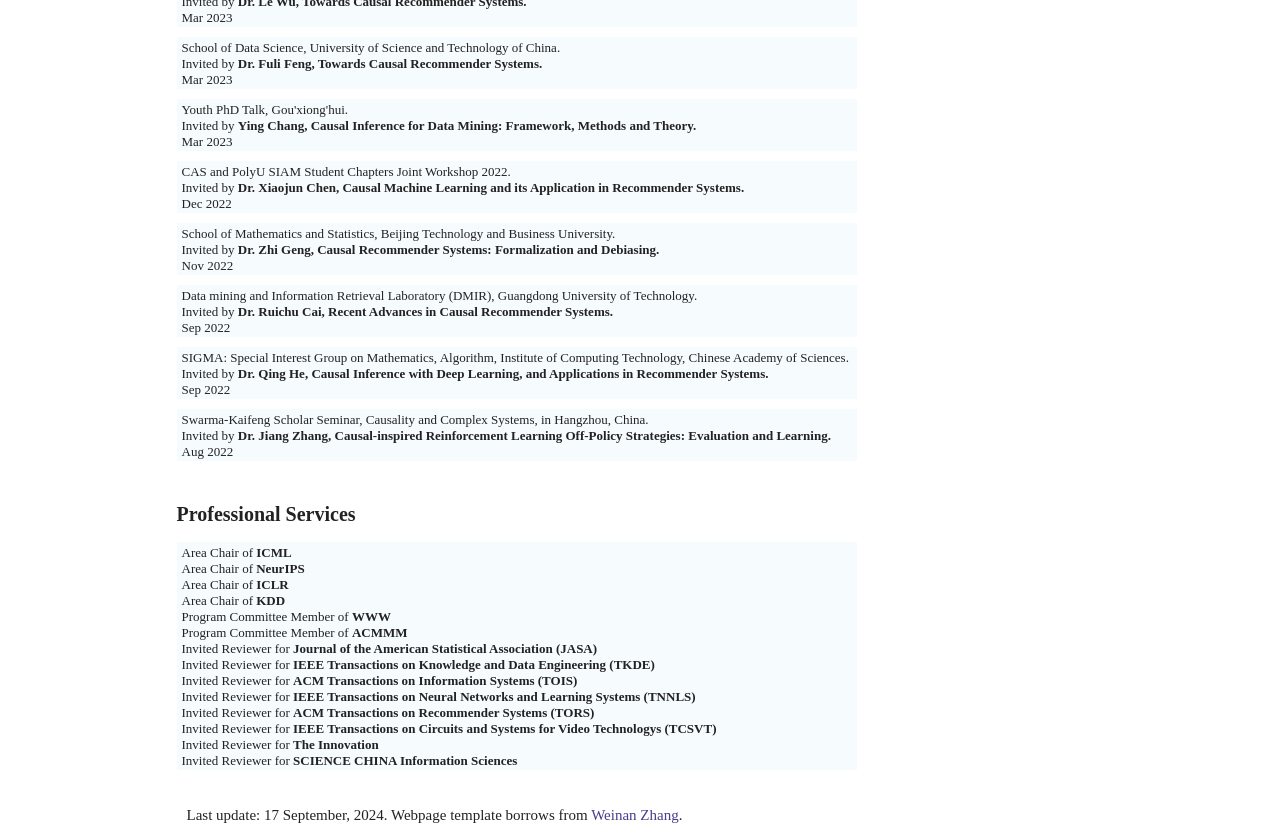
==== commit 42127c5b: "Update index.html" ====
--- a/index.html
+++ b/index.html
@@ -233,7 +233,7 @@
 
 <div style="margin-top:20px;">
 I am Tenure-track Assistant Professor (Ph.D. Advisor) at Institute for Artificial Intelligence, Peking University, also an Affiliated Professor (Ph.D. Advisor) at Beijing Zhongguancun Academy.
-Before that, I was a Research Fellow at Department of Engineering Science, working with Prof. <a href="https://eng.ox.ac.uk/people/philip-torr">Philip Torr</a>. I pursued my PhD majoring in Data Science at Peking University, where I am fortunate to be advised by Prof. <a href="https://bda.pku.edu.cn/info/1161/2014.htm">Xiao-Hua Zhou</a>, coadvised by Prof. <a href="https://zhouchenlin.github.io/">Zhouchen Lin</a>.
+Before that, I was a Research Fellow at Department of Engineering Science, University of Oxford, working with Prof. <a href="https://eng.ox.ac.uk/people/philip-torr">Philip Torr</a>. I pursued my PhD majoring in Data Science at Peking University, where I am fortunate to be advised by Prof. <a href="https://bda.pku.edu.cn/info/1161/2014.htm">Xiao-Hua Zhou</a>, coadvised by Prof. <a href="https://zhouchenlin.github.io/">Zhouchen Lin</a>.
 I am also honored to be selected into the 20th <a href="https://www.no8ms.bj.cn/cms/ccjy/seb/index.html">Experimental Class for Gifted Children</a> in Beijing No.8 Middle School, which enables me to finish all grade 6-12 course works in 4 years and entering university at the age of 15.
 	I have more than 80 publications appeared in top-tier CCF-A conferences and journals such as ICML, NeurIPS, ICLR, SIGKDD, WWW, SIGIR, CVPR, ICDE, ACL, TPAMI, and TOIS, reported by MIT Technology Review and <a href="https://mp.weixin.qq.com/s/bTmJT1NLOQbdOJozzkYb5w">CAAI</a>.
 	My research interests span from machine learning, causality, trustworthy AI, LLM training and inference.
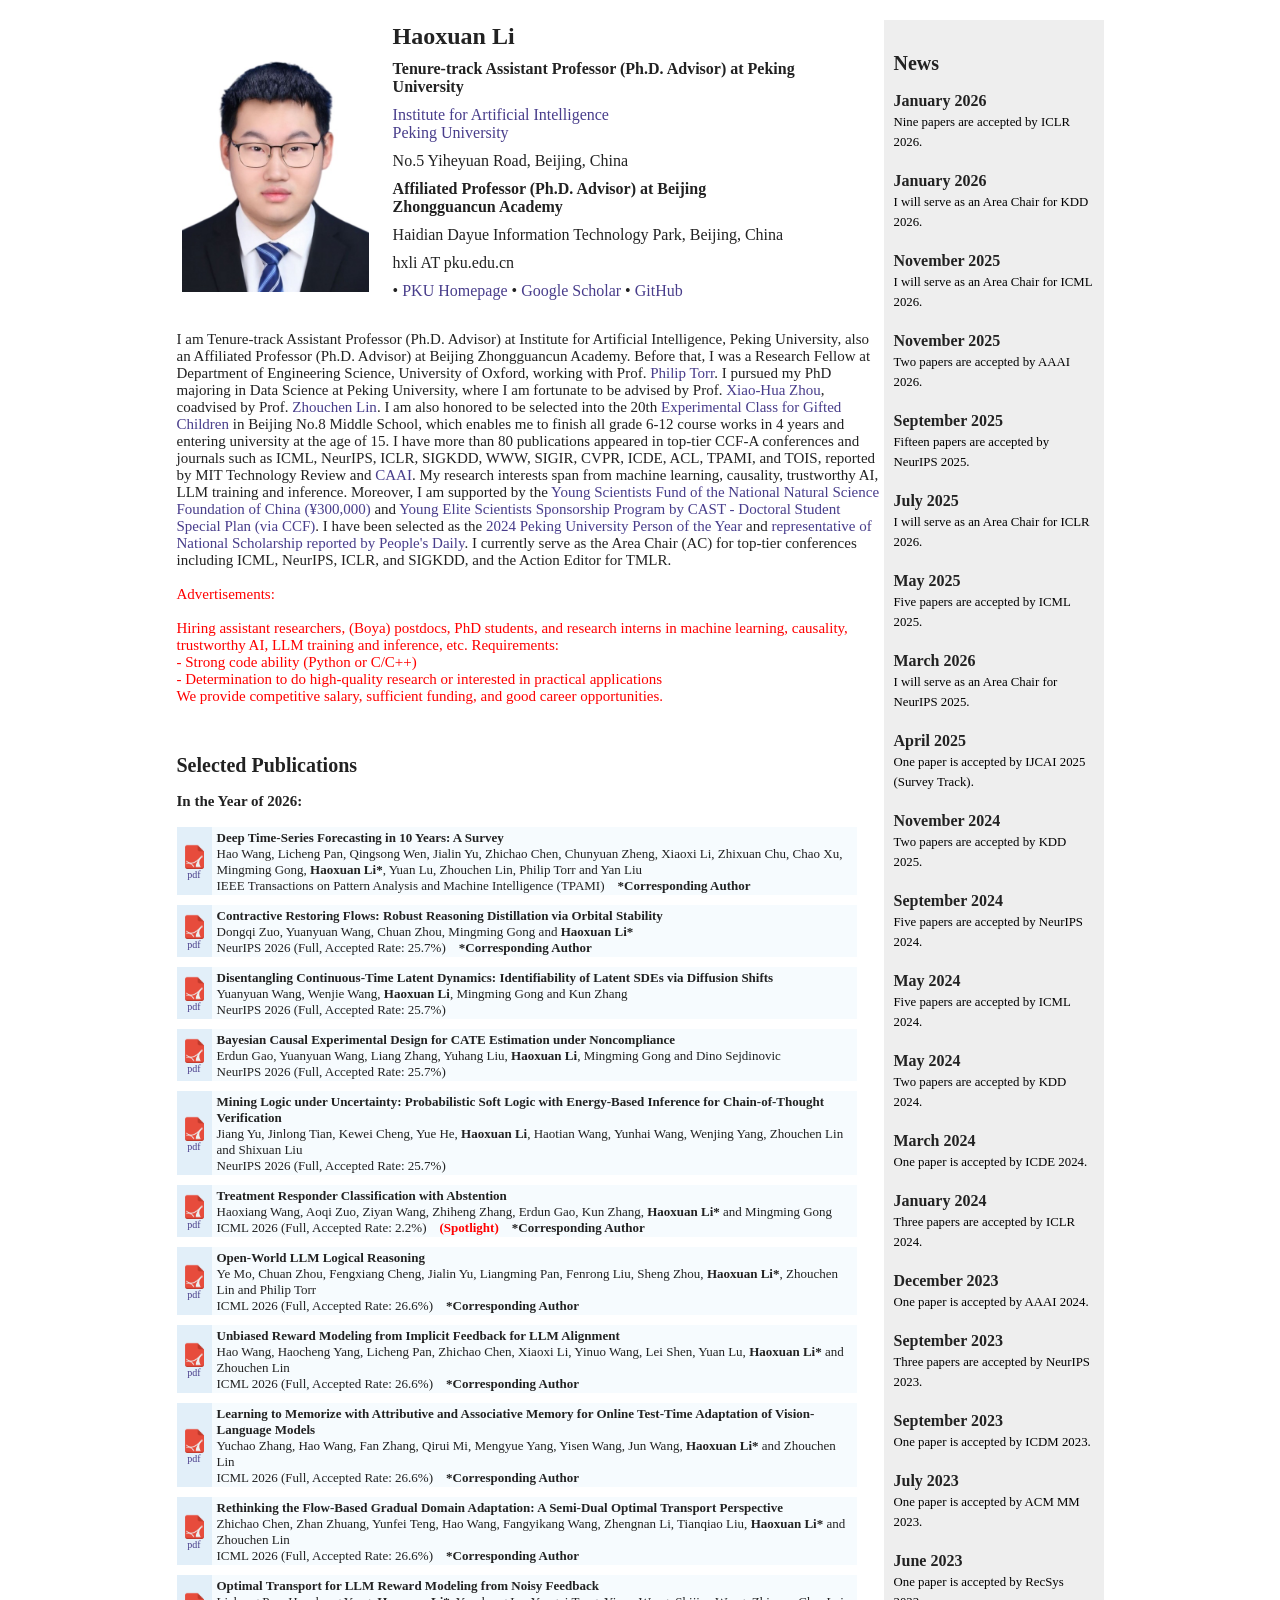
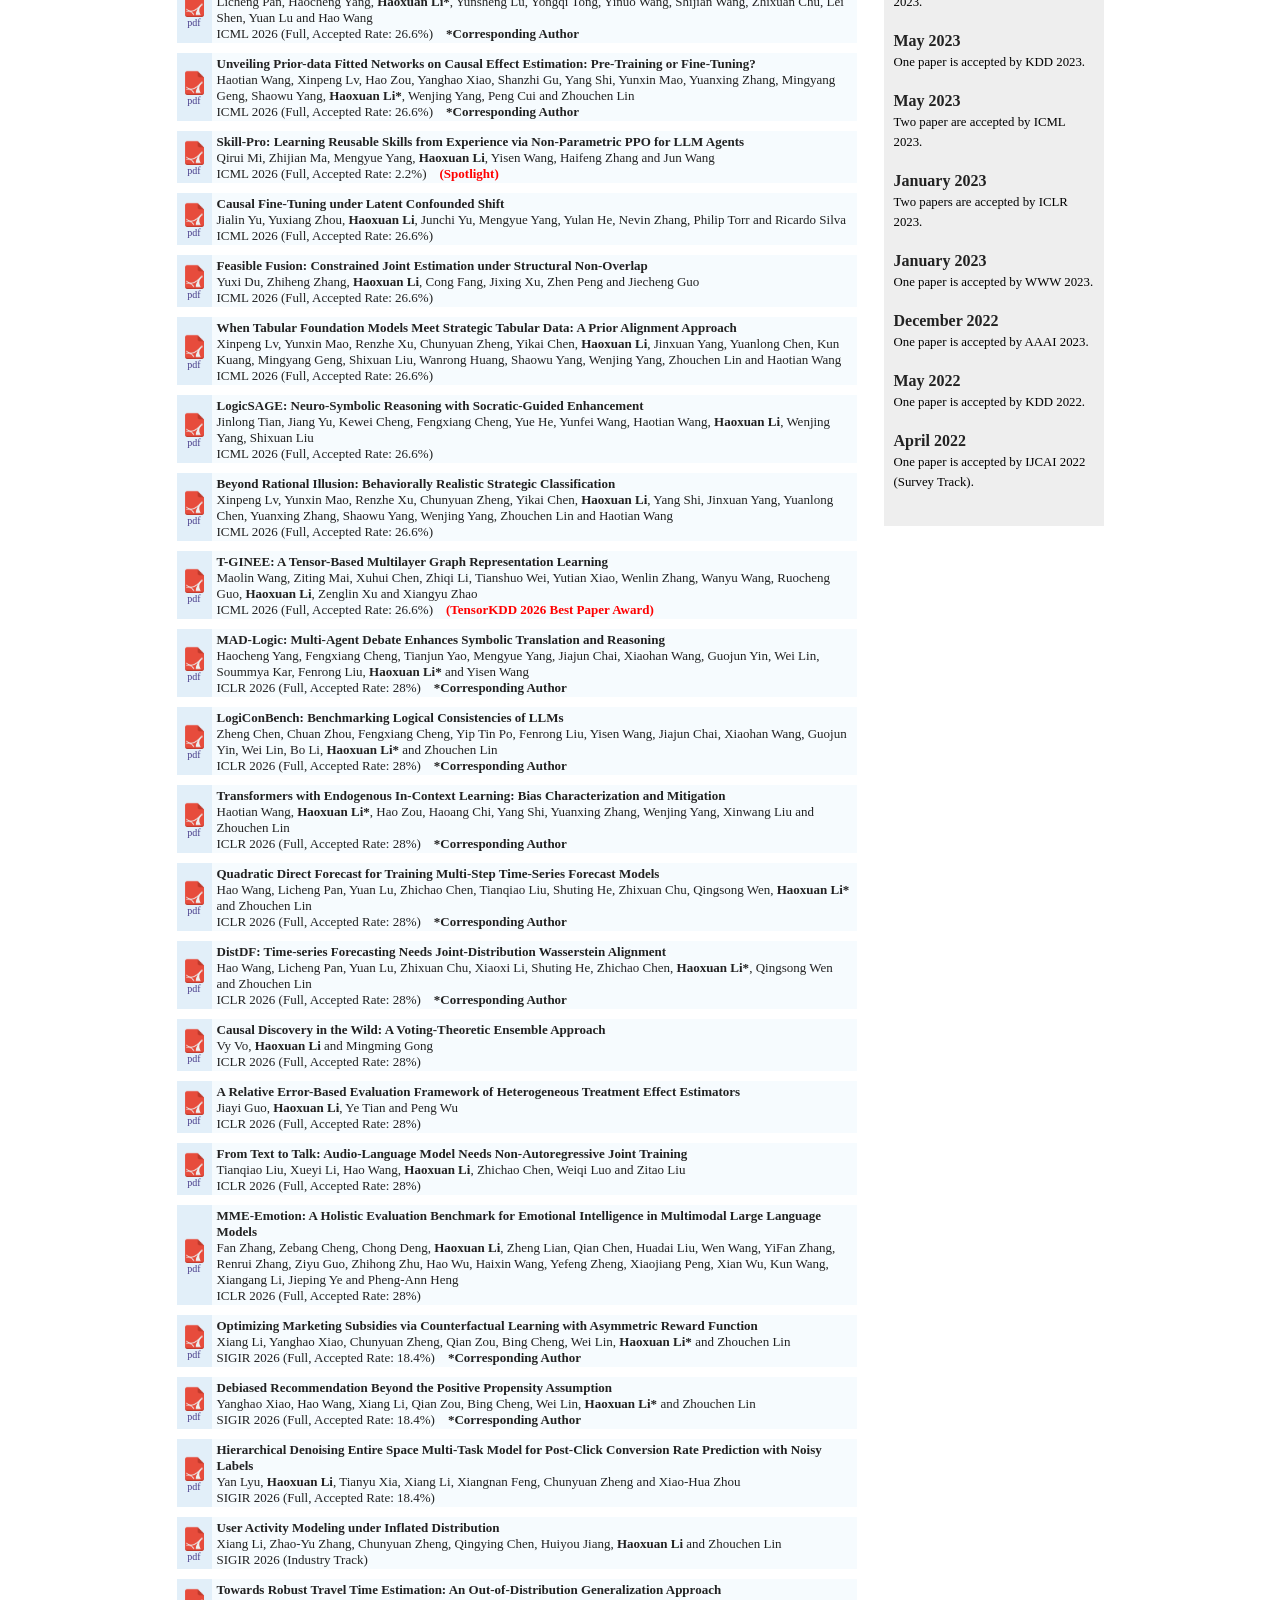
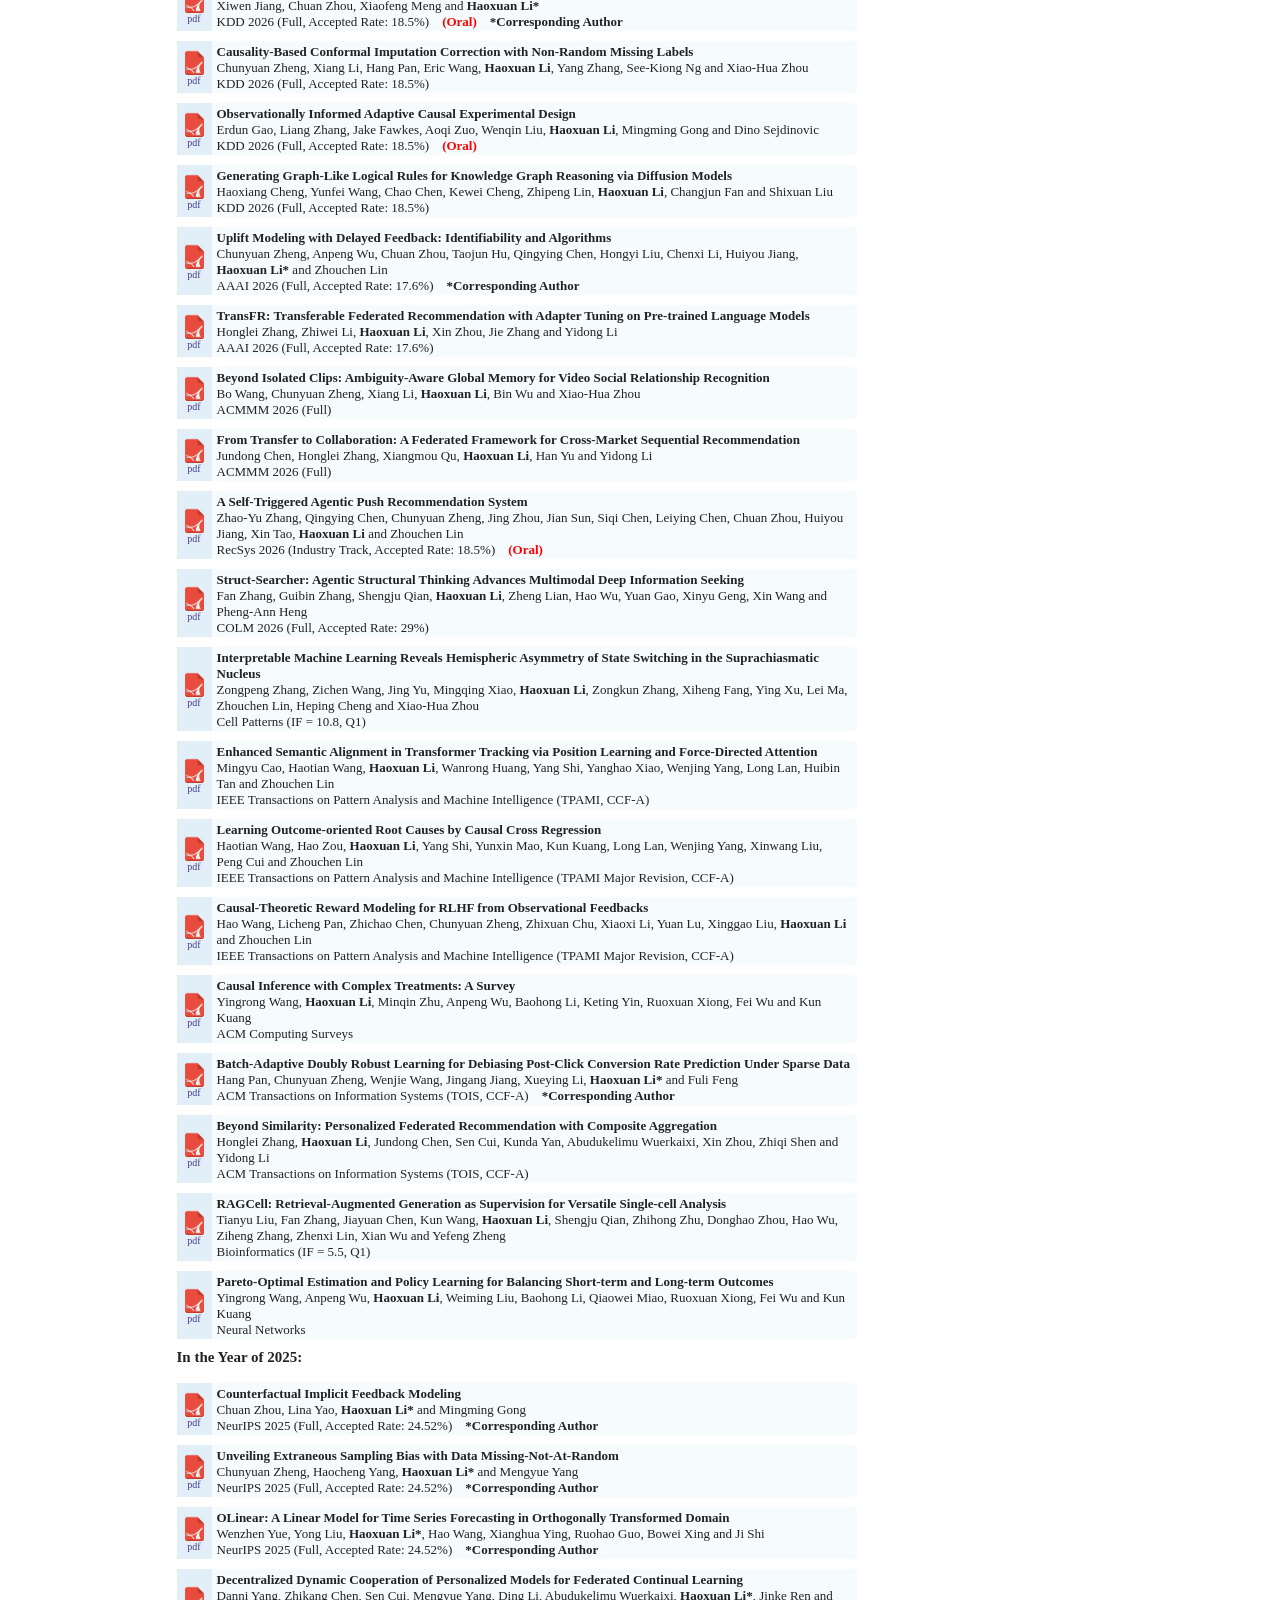
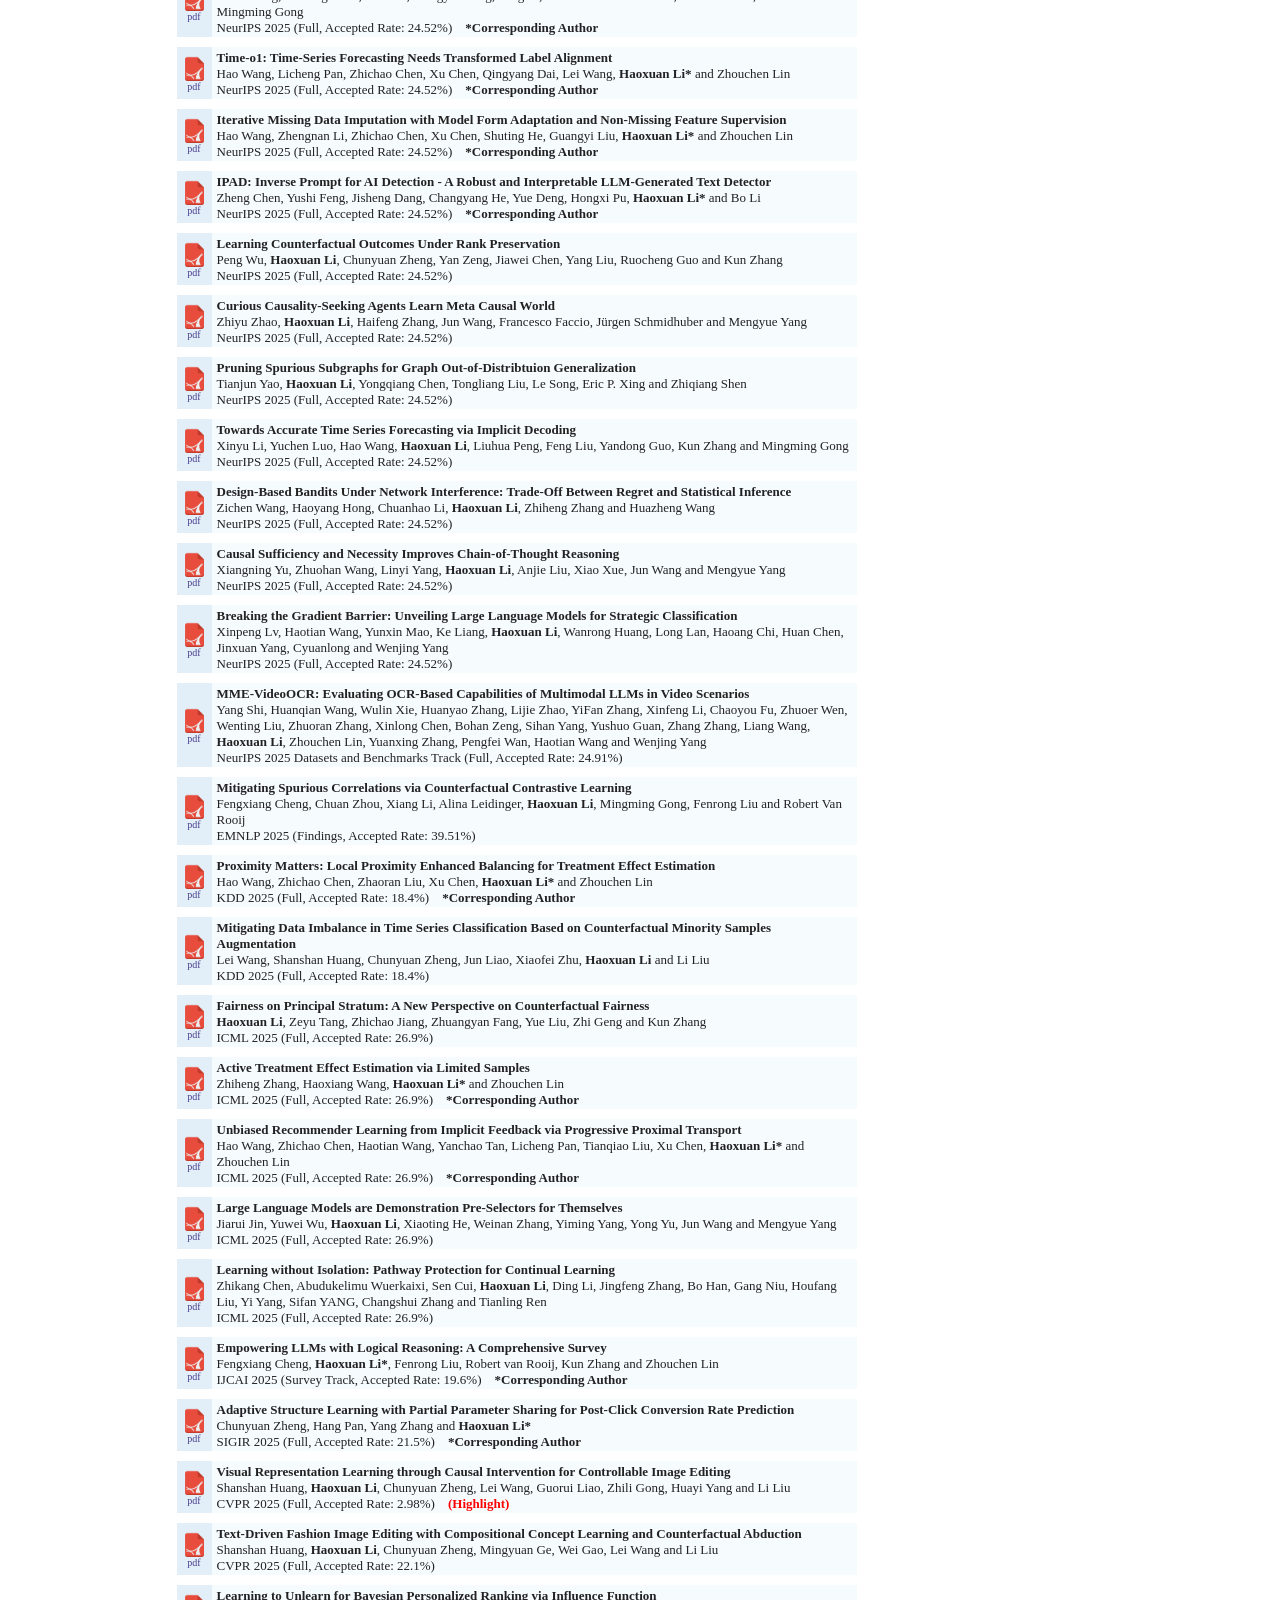
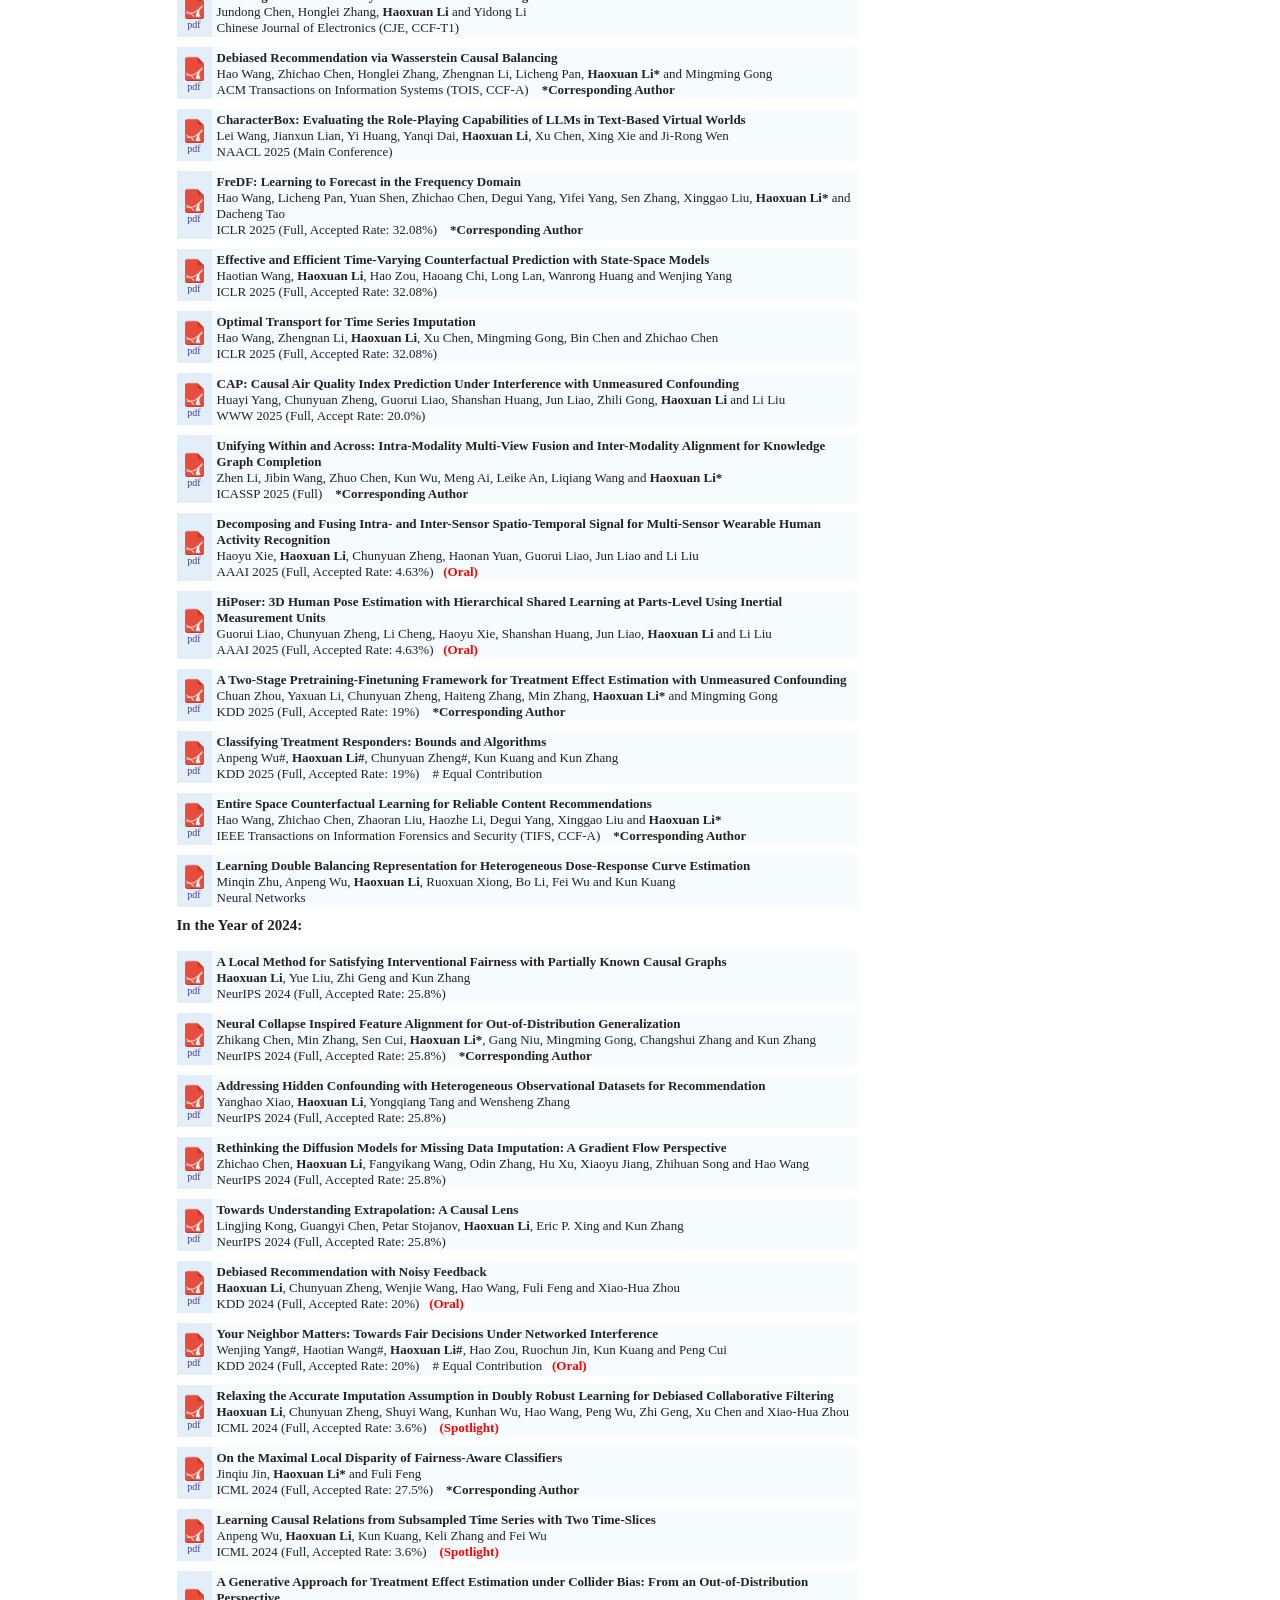
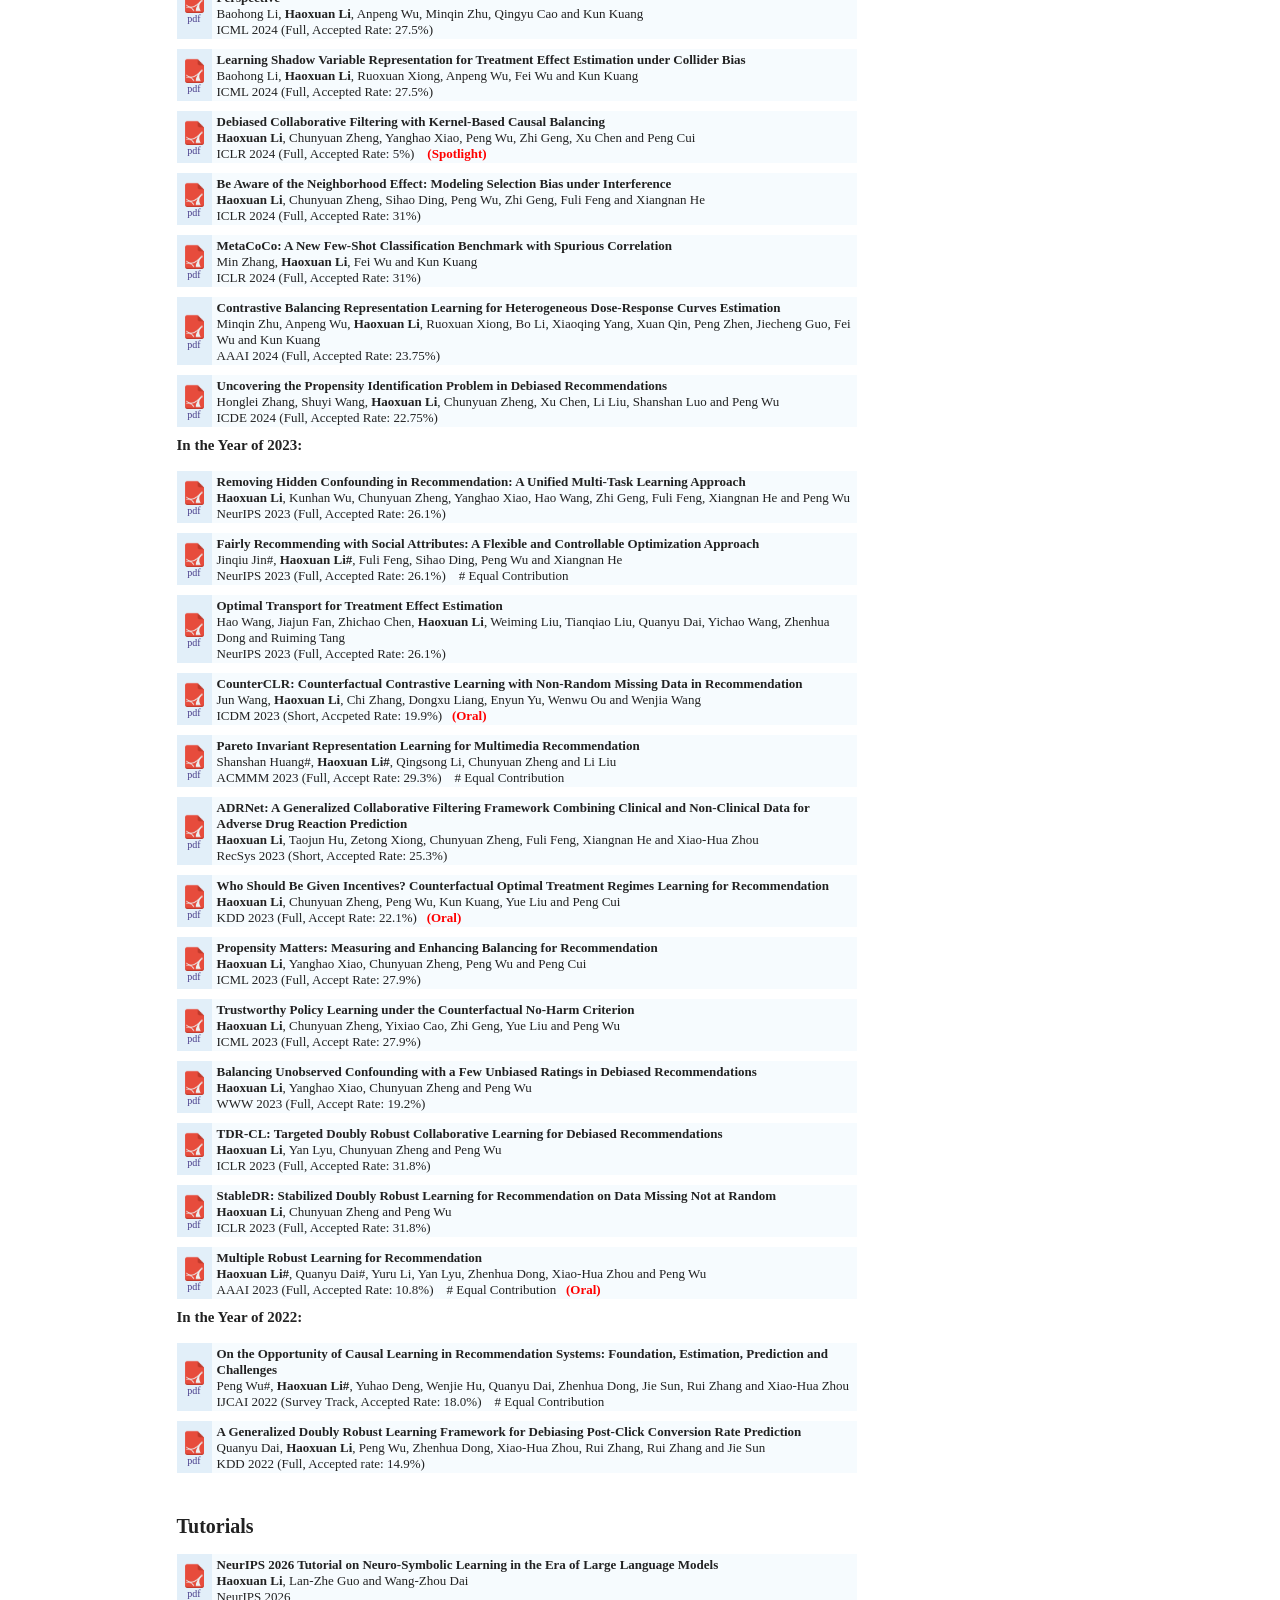
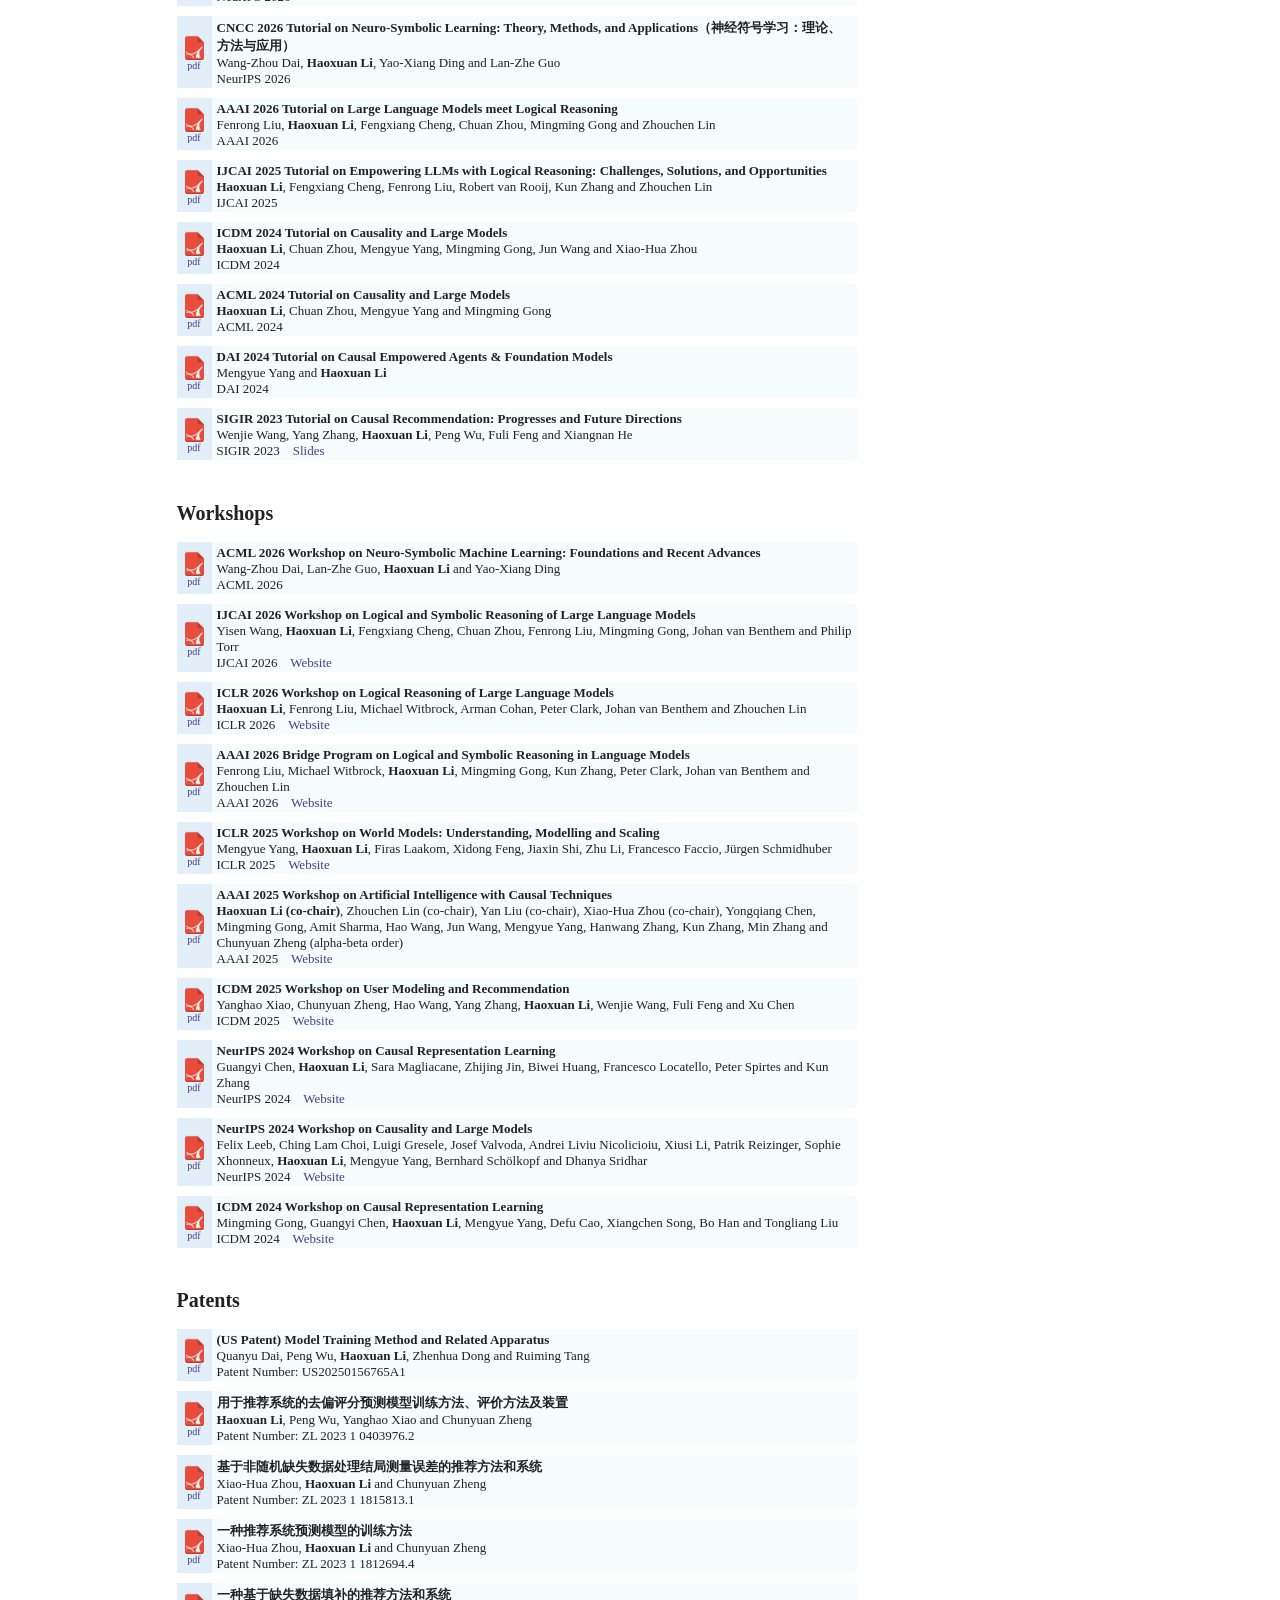
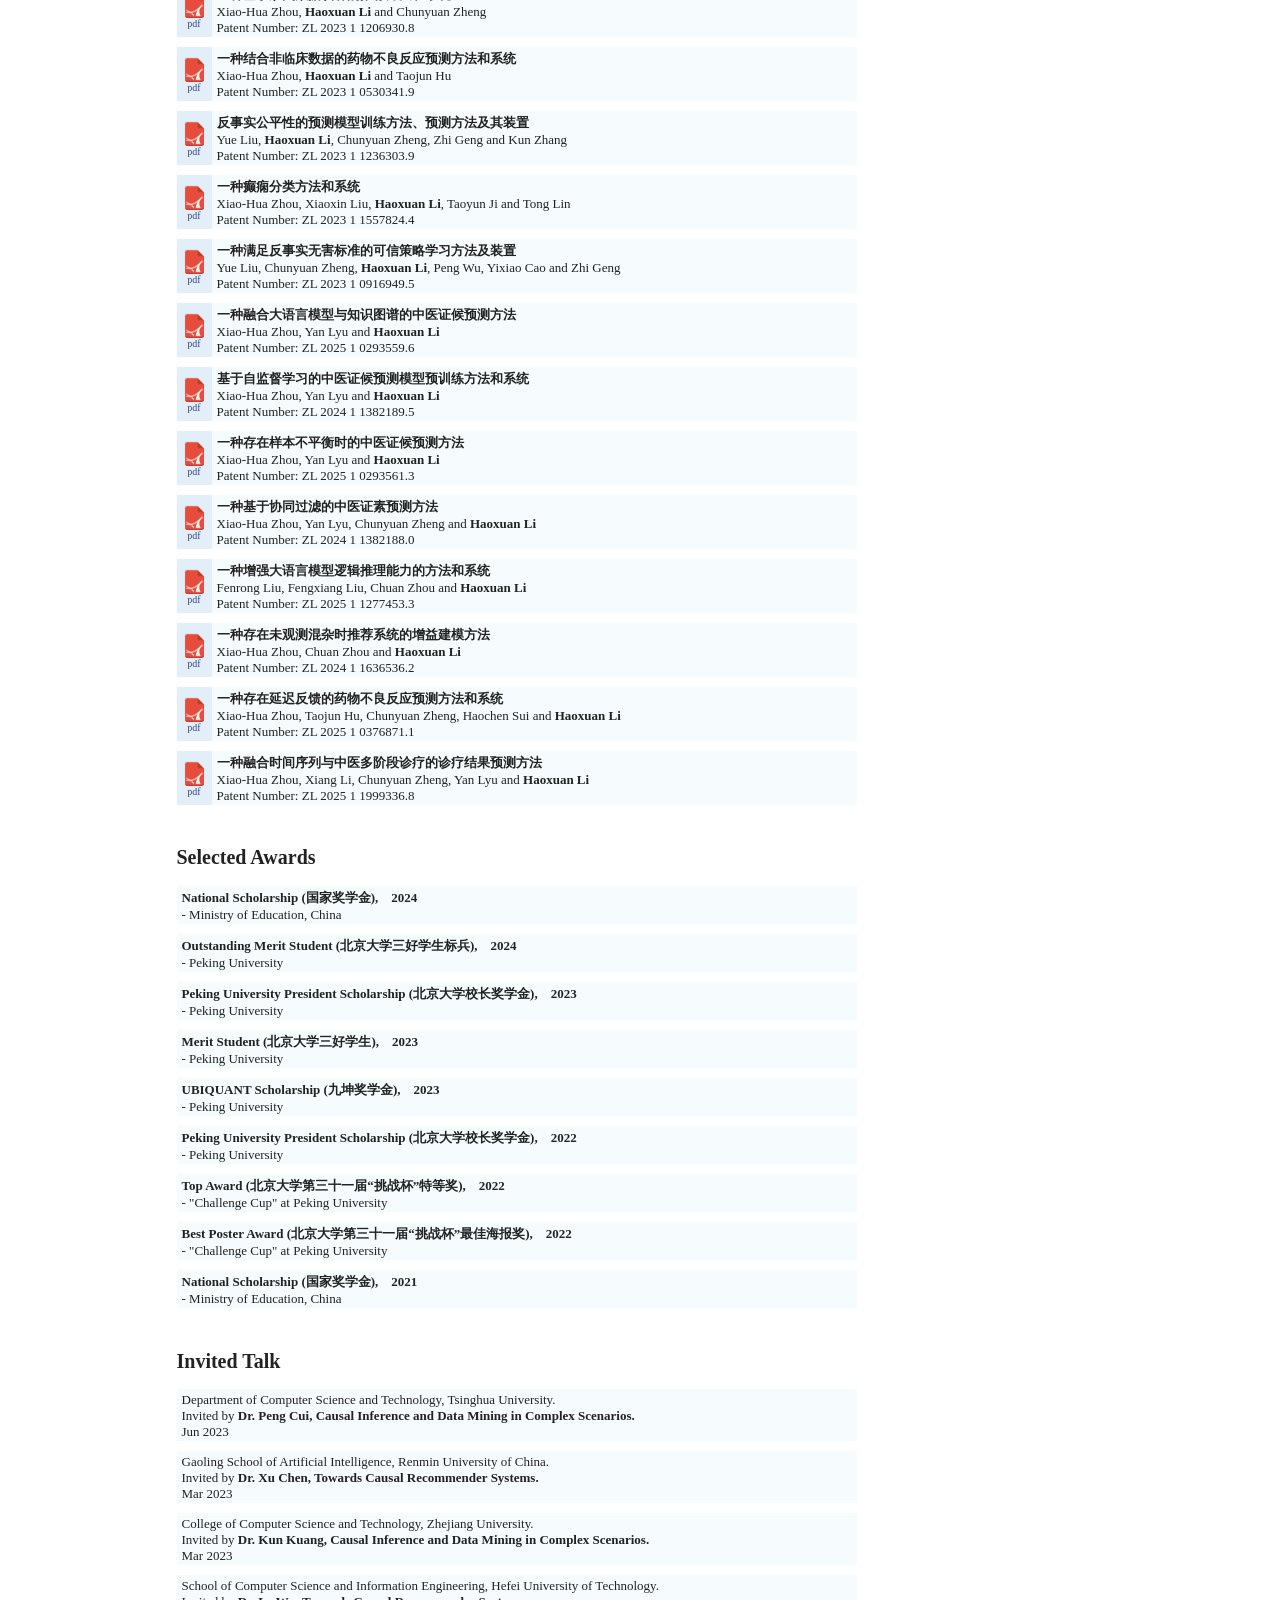
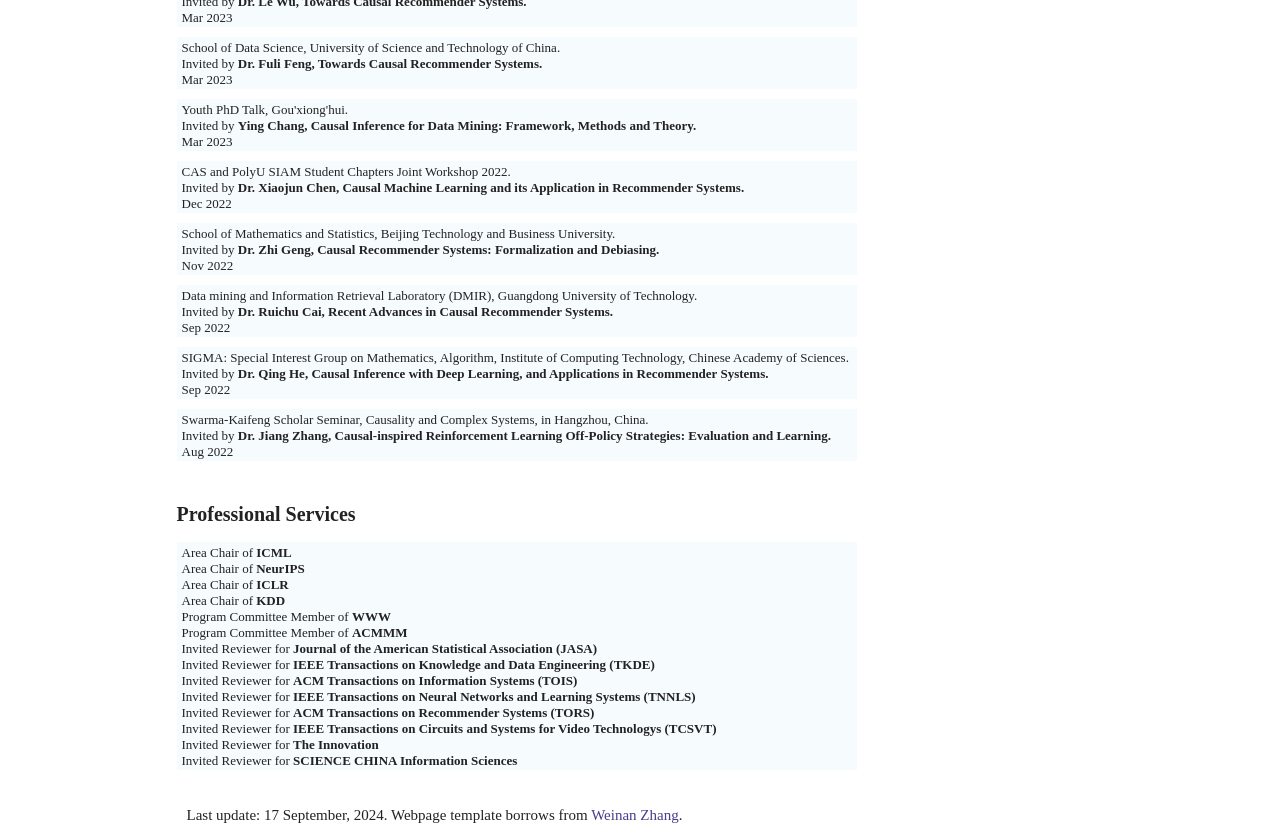
==== commit f5c0ac37: "Update index.html" ====
--- a/index.html
+++ b/index.html
@@ -239,7 +239,7 @@
 	My research interests span from machine learning, causality, trustworthy AI, LLM training and inference.
 	Moreover, I am supported by the <a href="https://mp.weixin.qq.com/s/eUF4uLWeat11jQxIMtHSoA">Young Scientists Fund of the National Natural Science Foundation of China (¥300,000)</a> and <a href="./images/博士青年托举（CCF）.jpg">Young Elite Scientists Sponsorship Program by CAST - Doctoral Student Special Plan (via CCF)</a>.
 	I have been selected as the <a href="https://mp.weixin.qq.com/s/kYFb6HAnOMseY1vv6kIn8g">2024 Peking University Person of the Year</a> and <a href="https://www.peopleapp.com/column/30048976446-500006240986">representative of National Scholarship reported by People's Daily</a>. 
-	I currently serve as the Area Chair (AC) for top-tier conferences including ICML, NeurIPS, ICLR, and SIGKDD, and the Action Editor for TMLR journal.
+	I currently serve as the Area Chair (AC) for top-tier conferences including ICML, NeurIPS, ICLR, and SIGKDD, and the Action Editor for TMLR.
 	<br><br>
 	<font color="red">
 	Advertisements: <br><br>
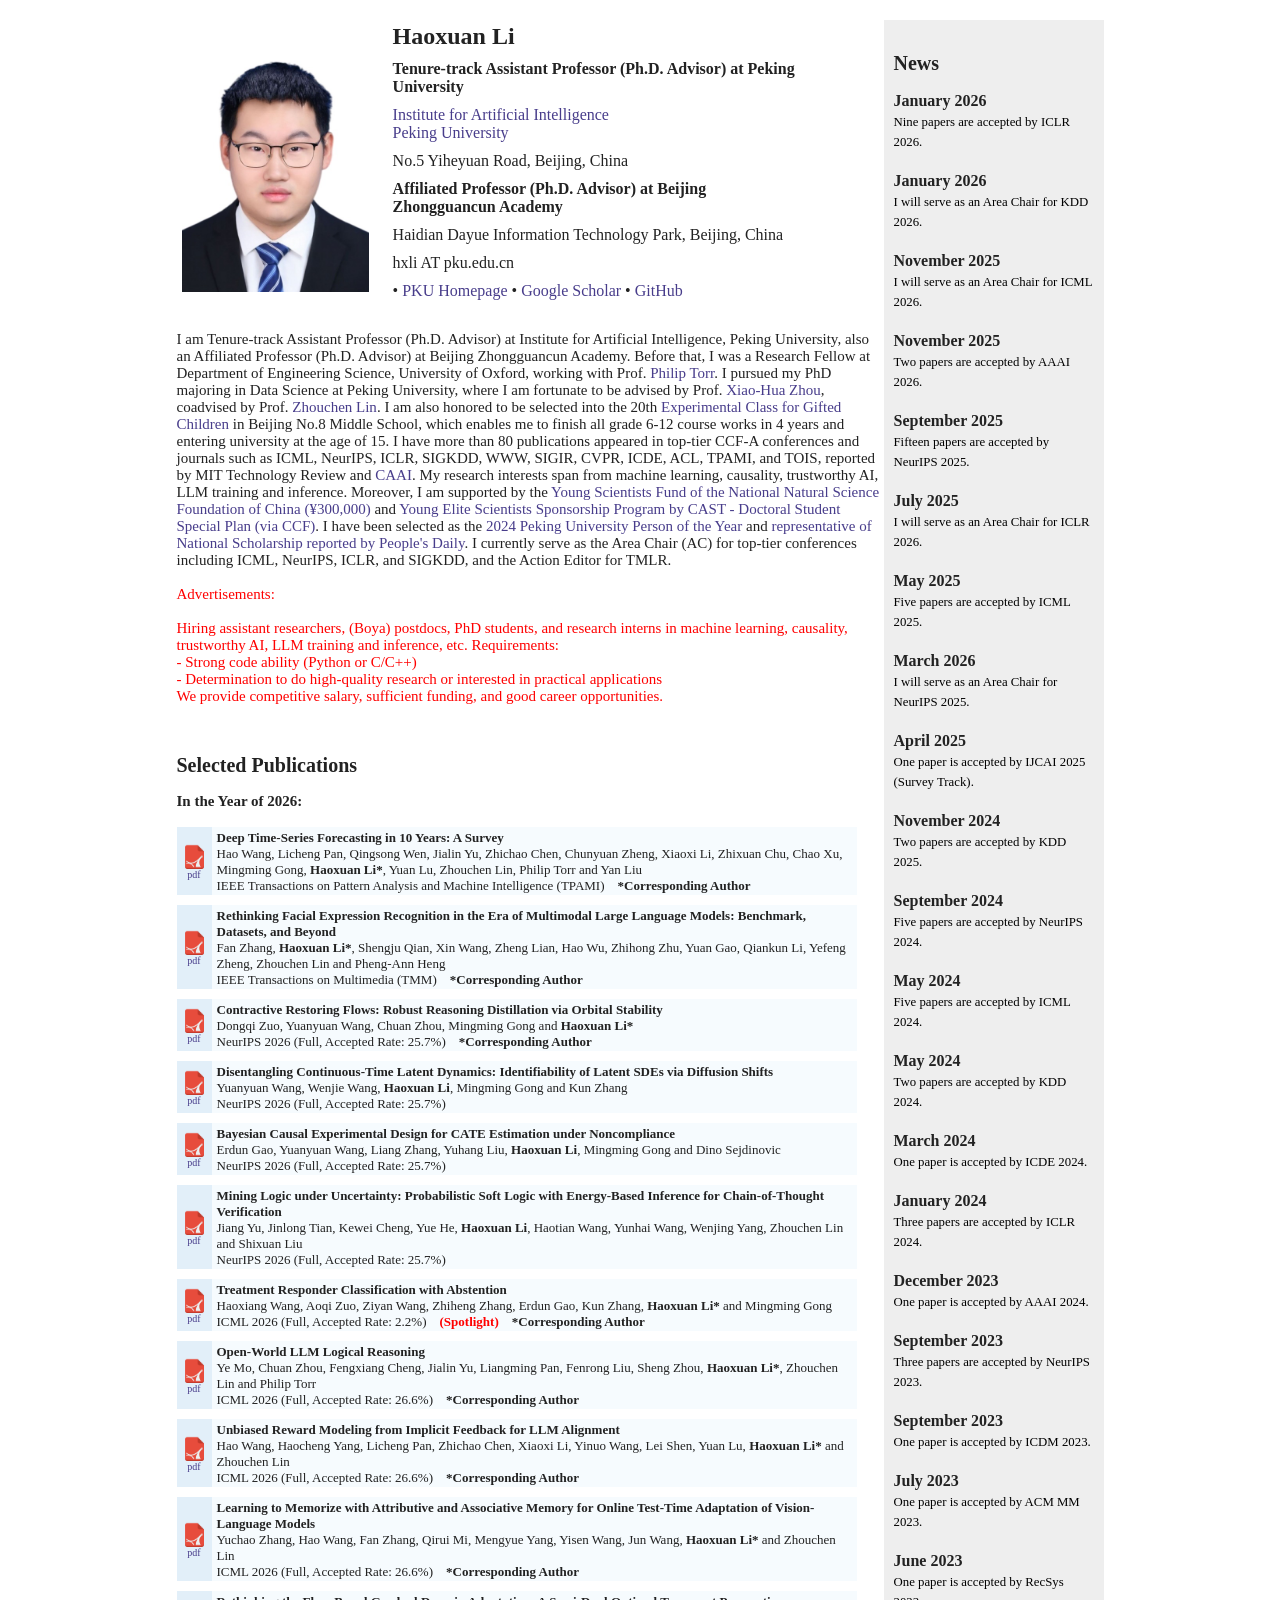
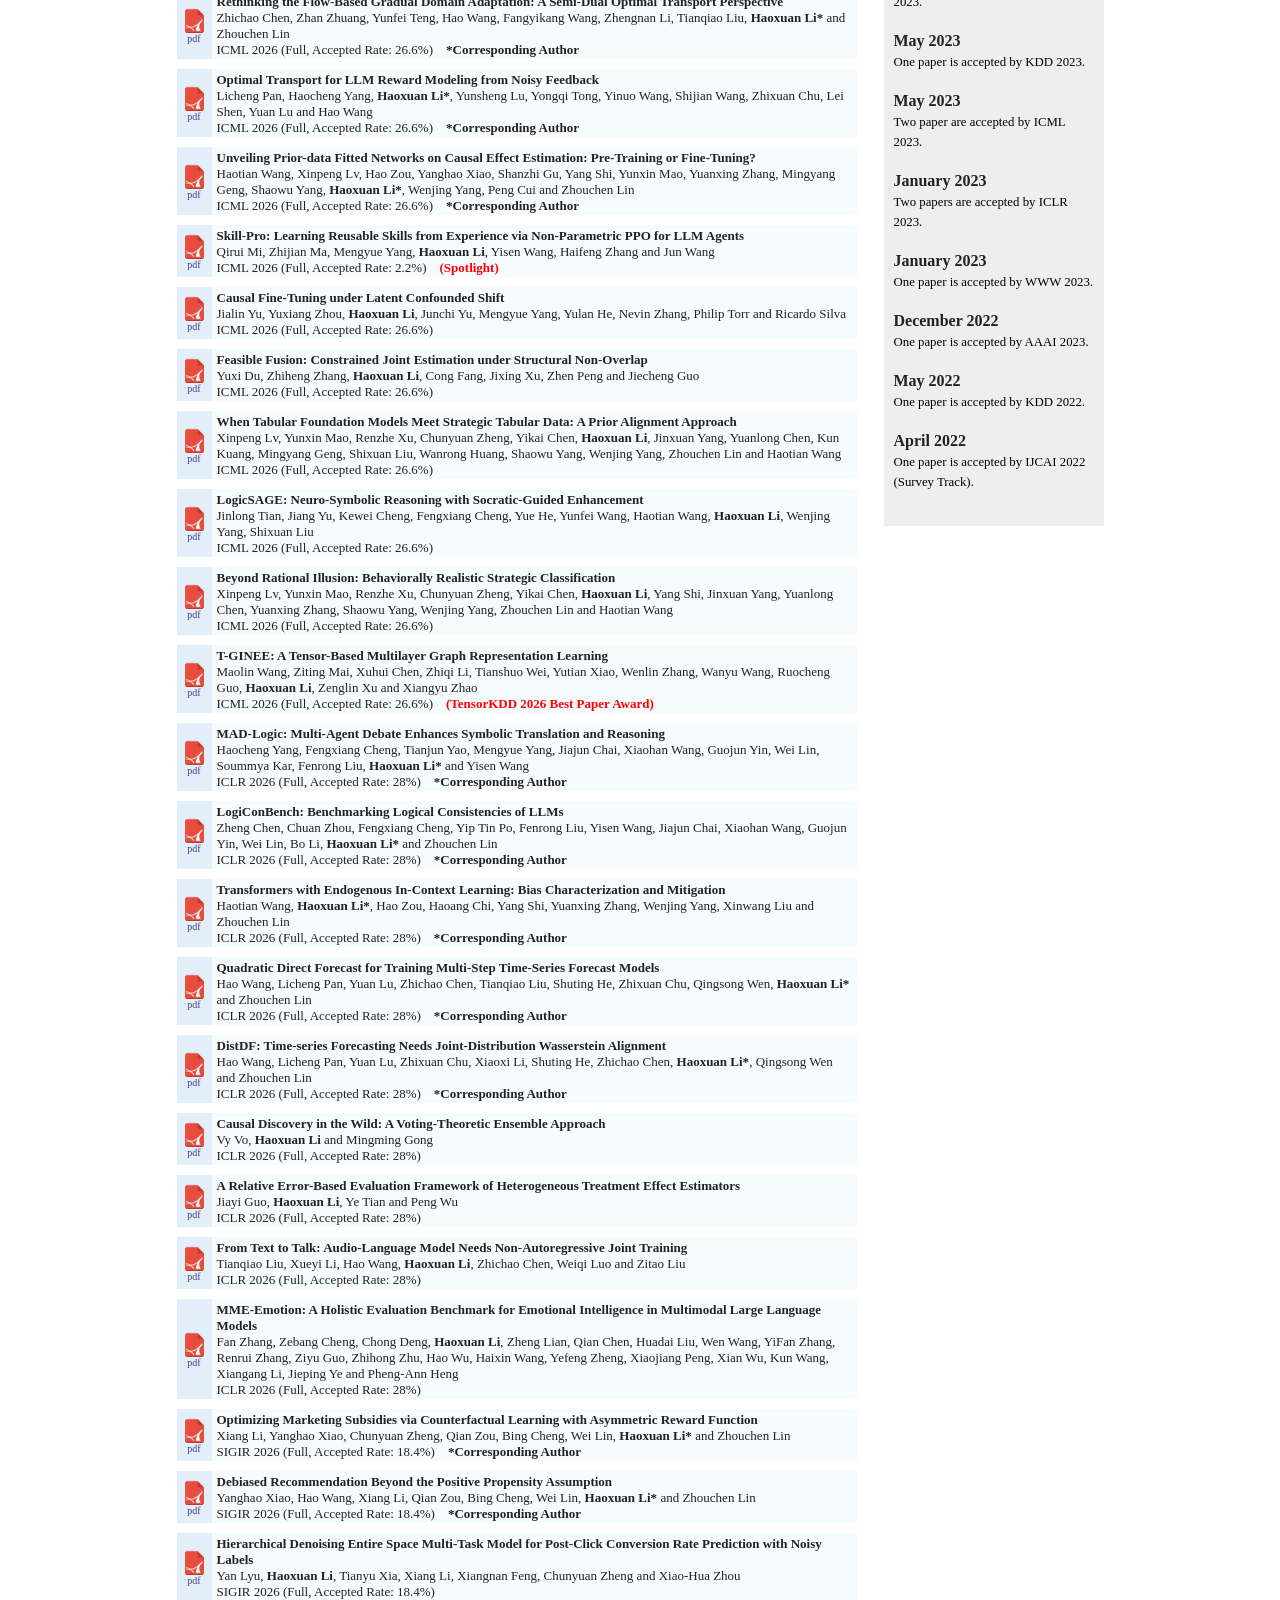
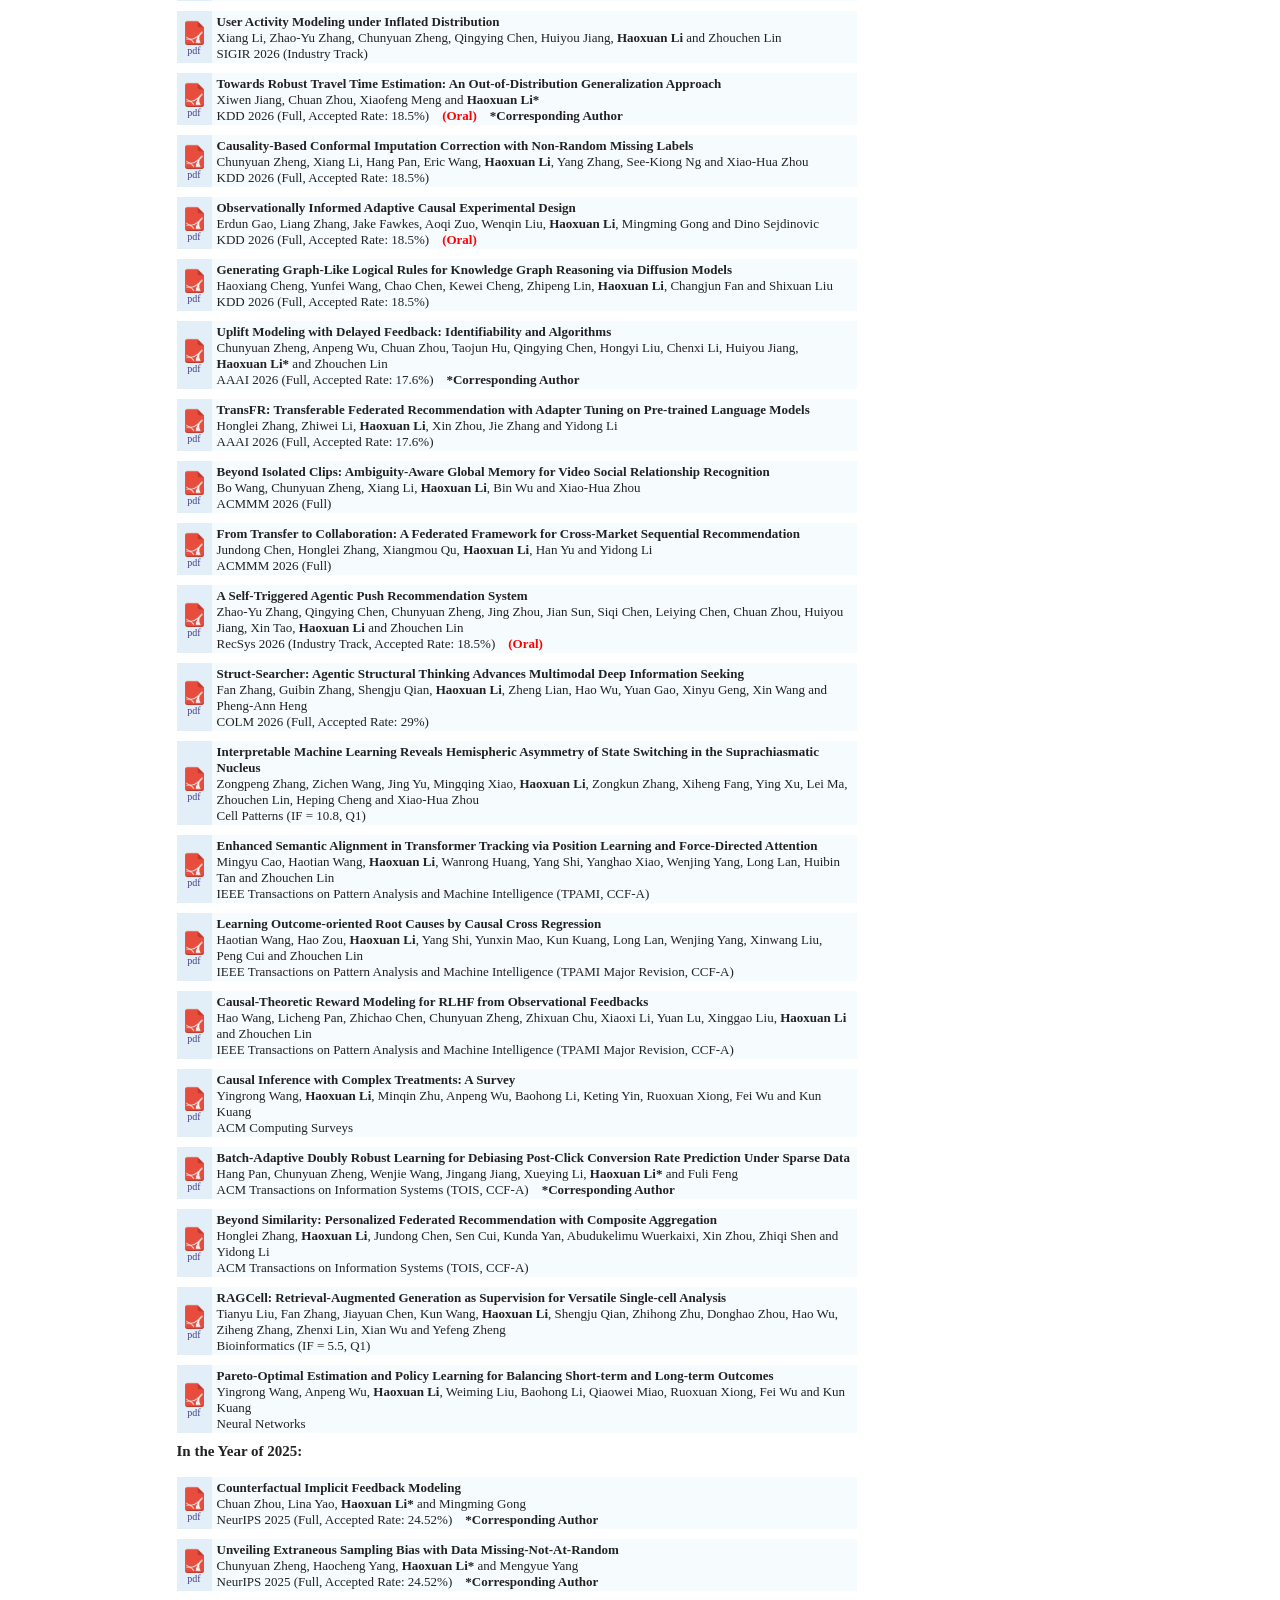
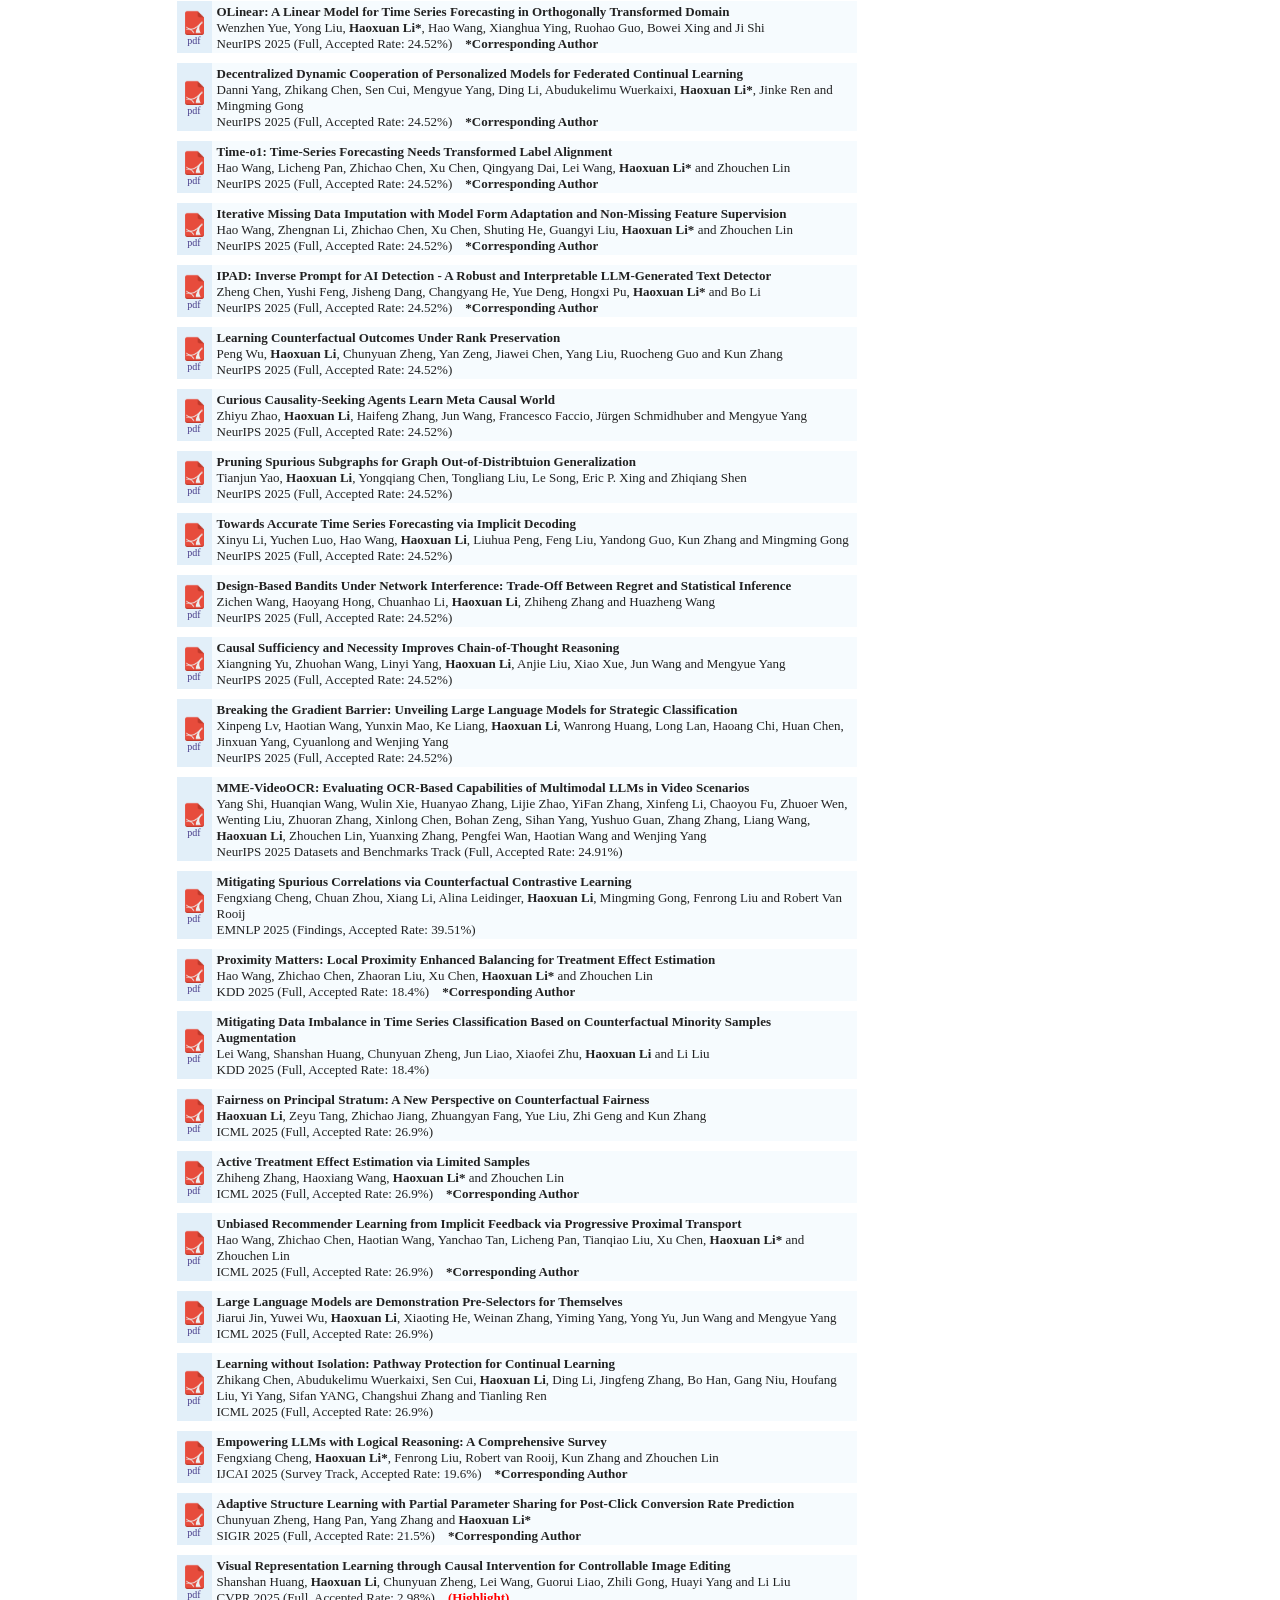
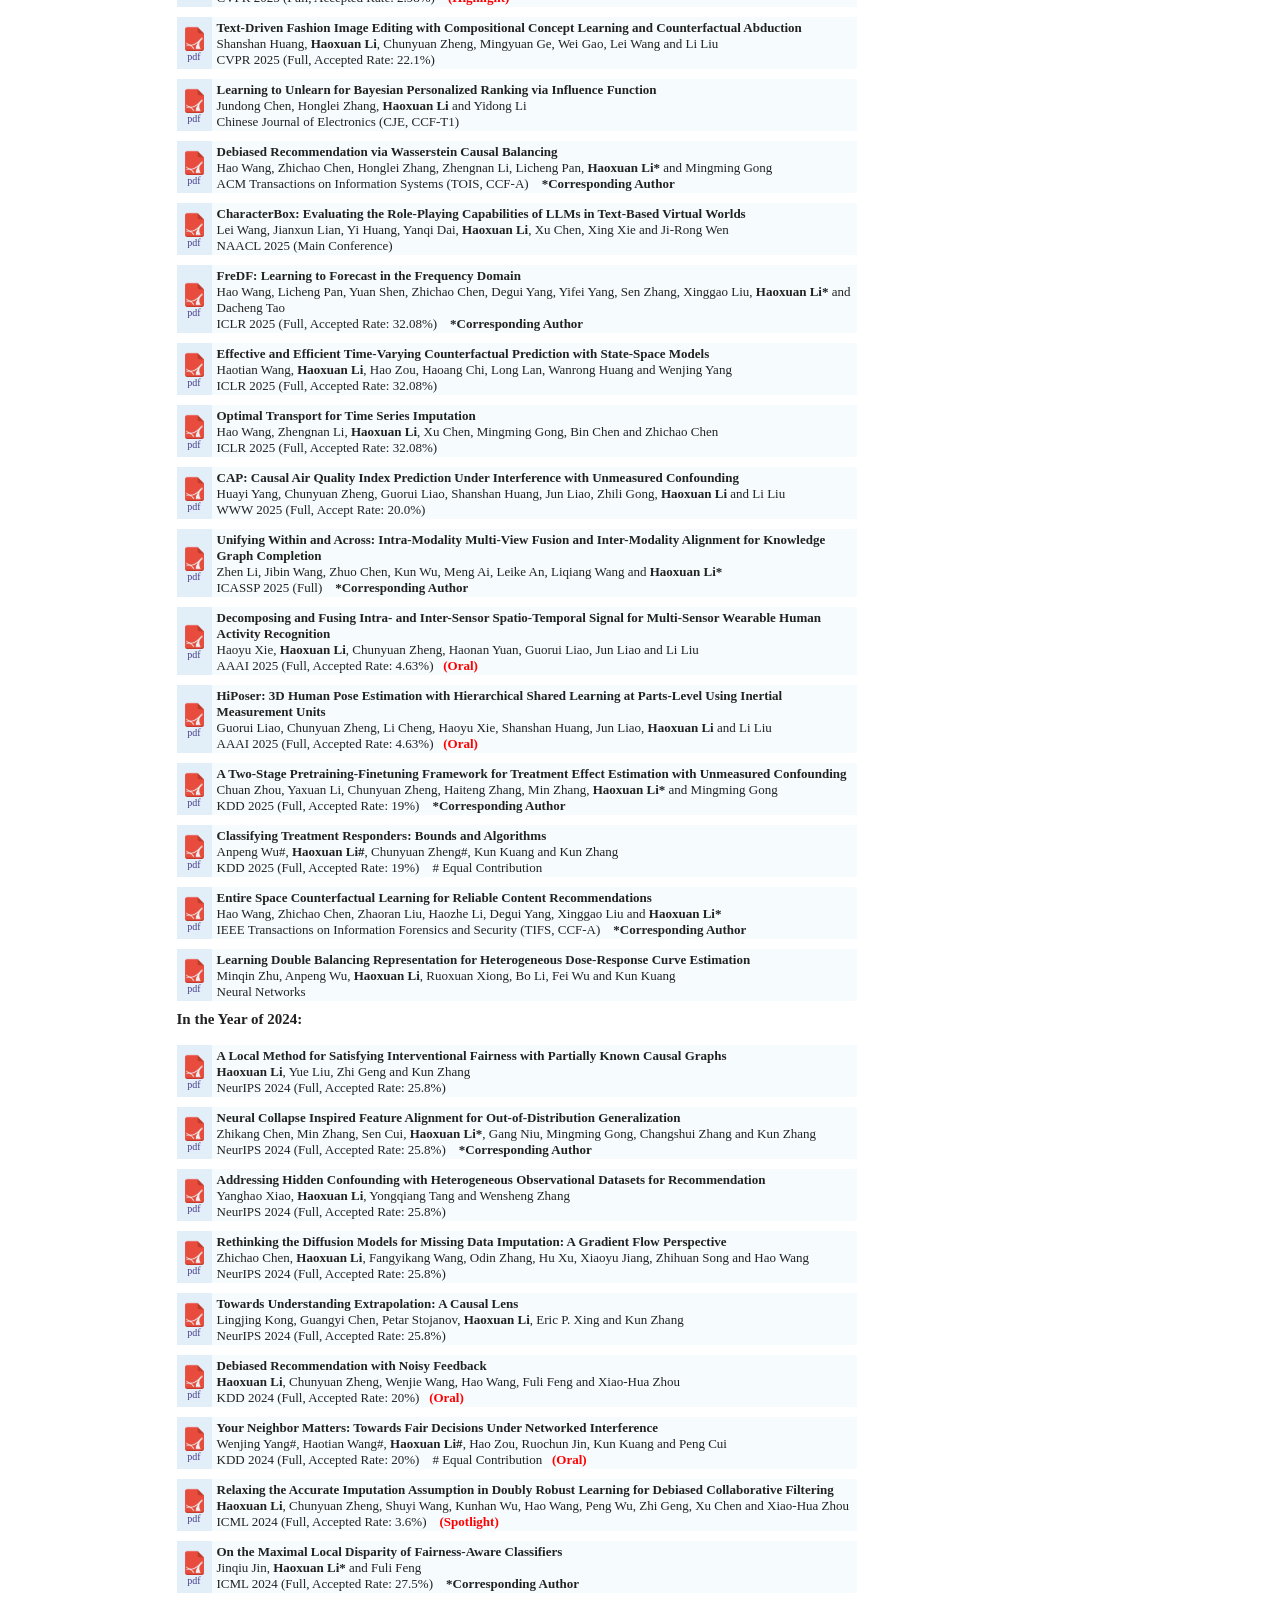
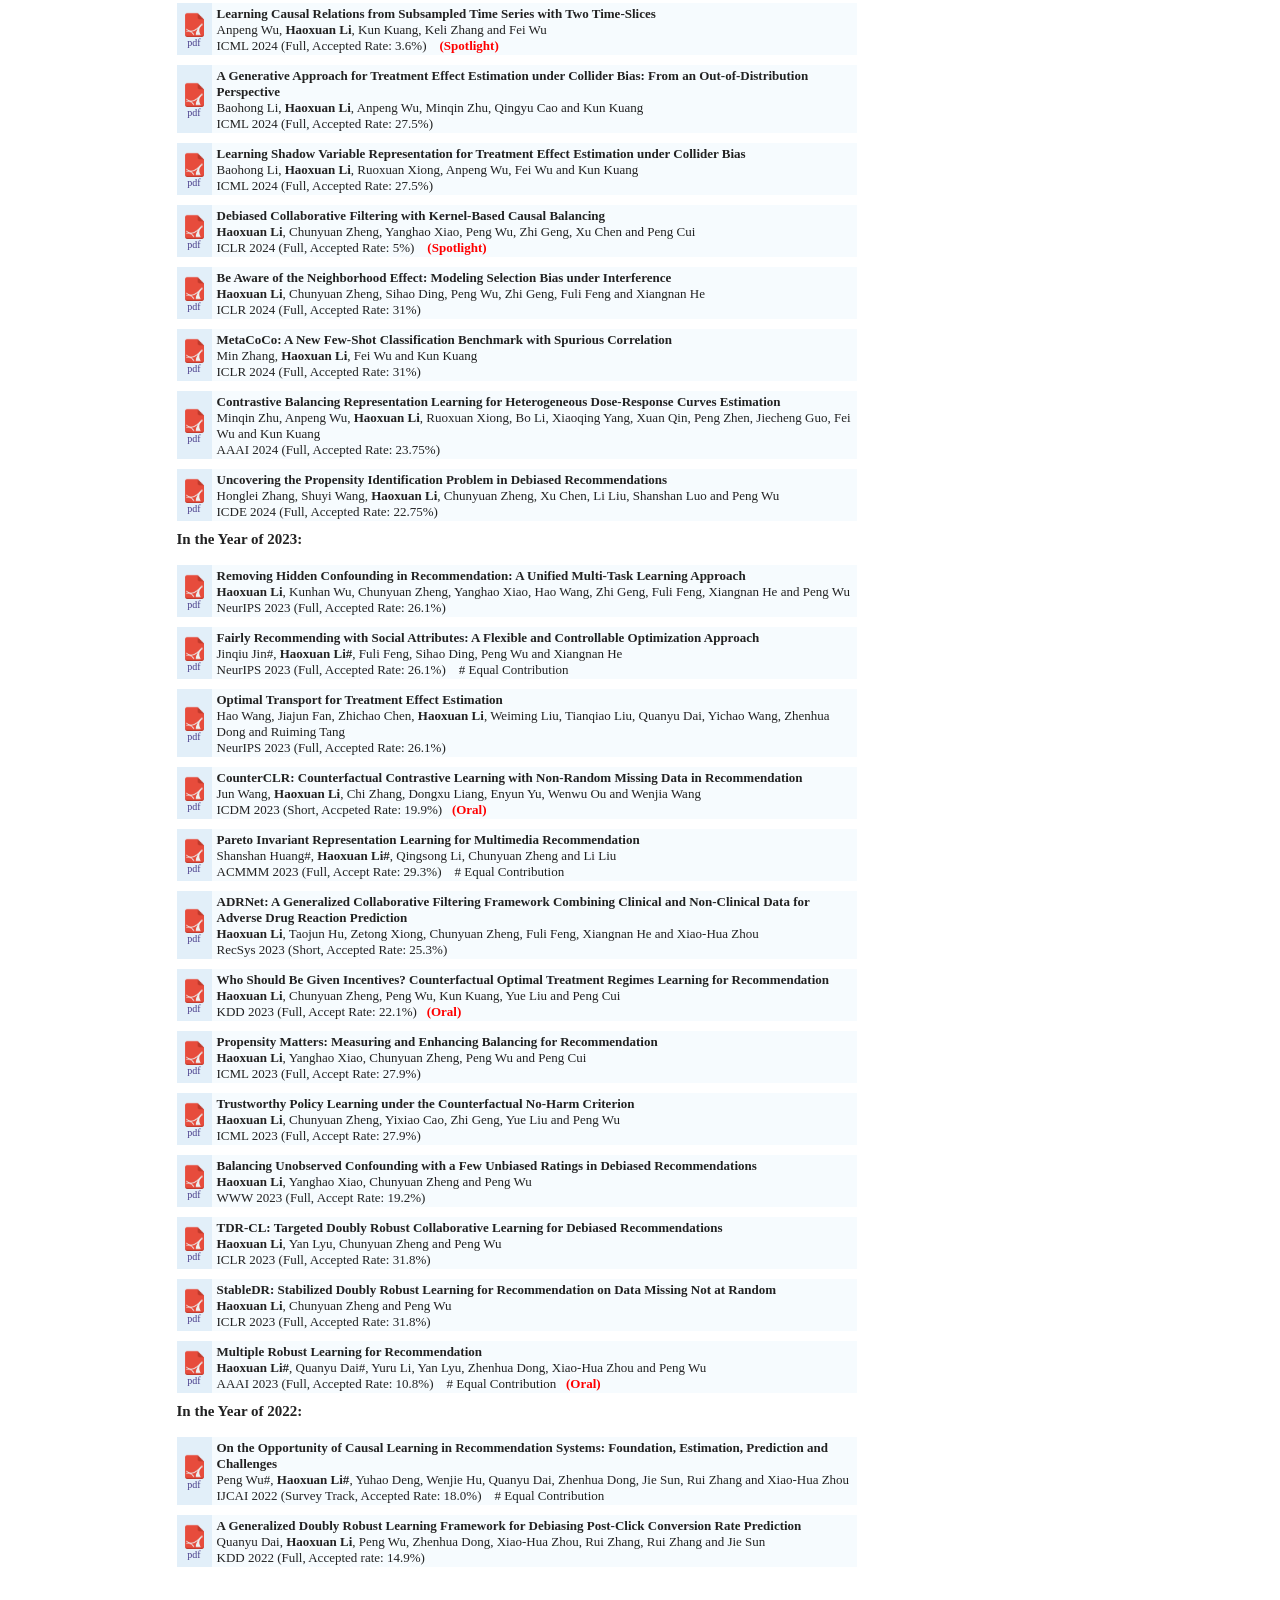
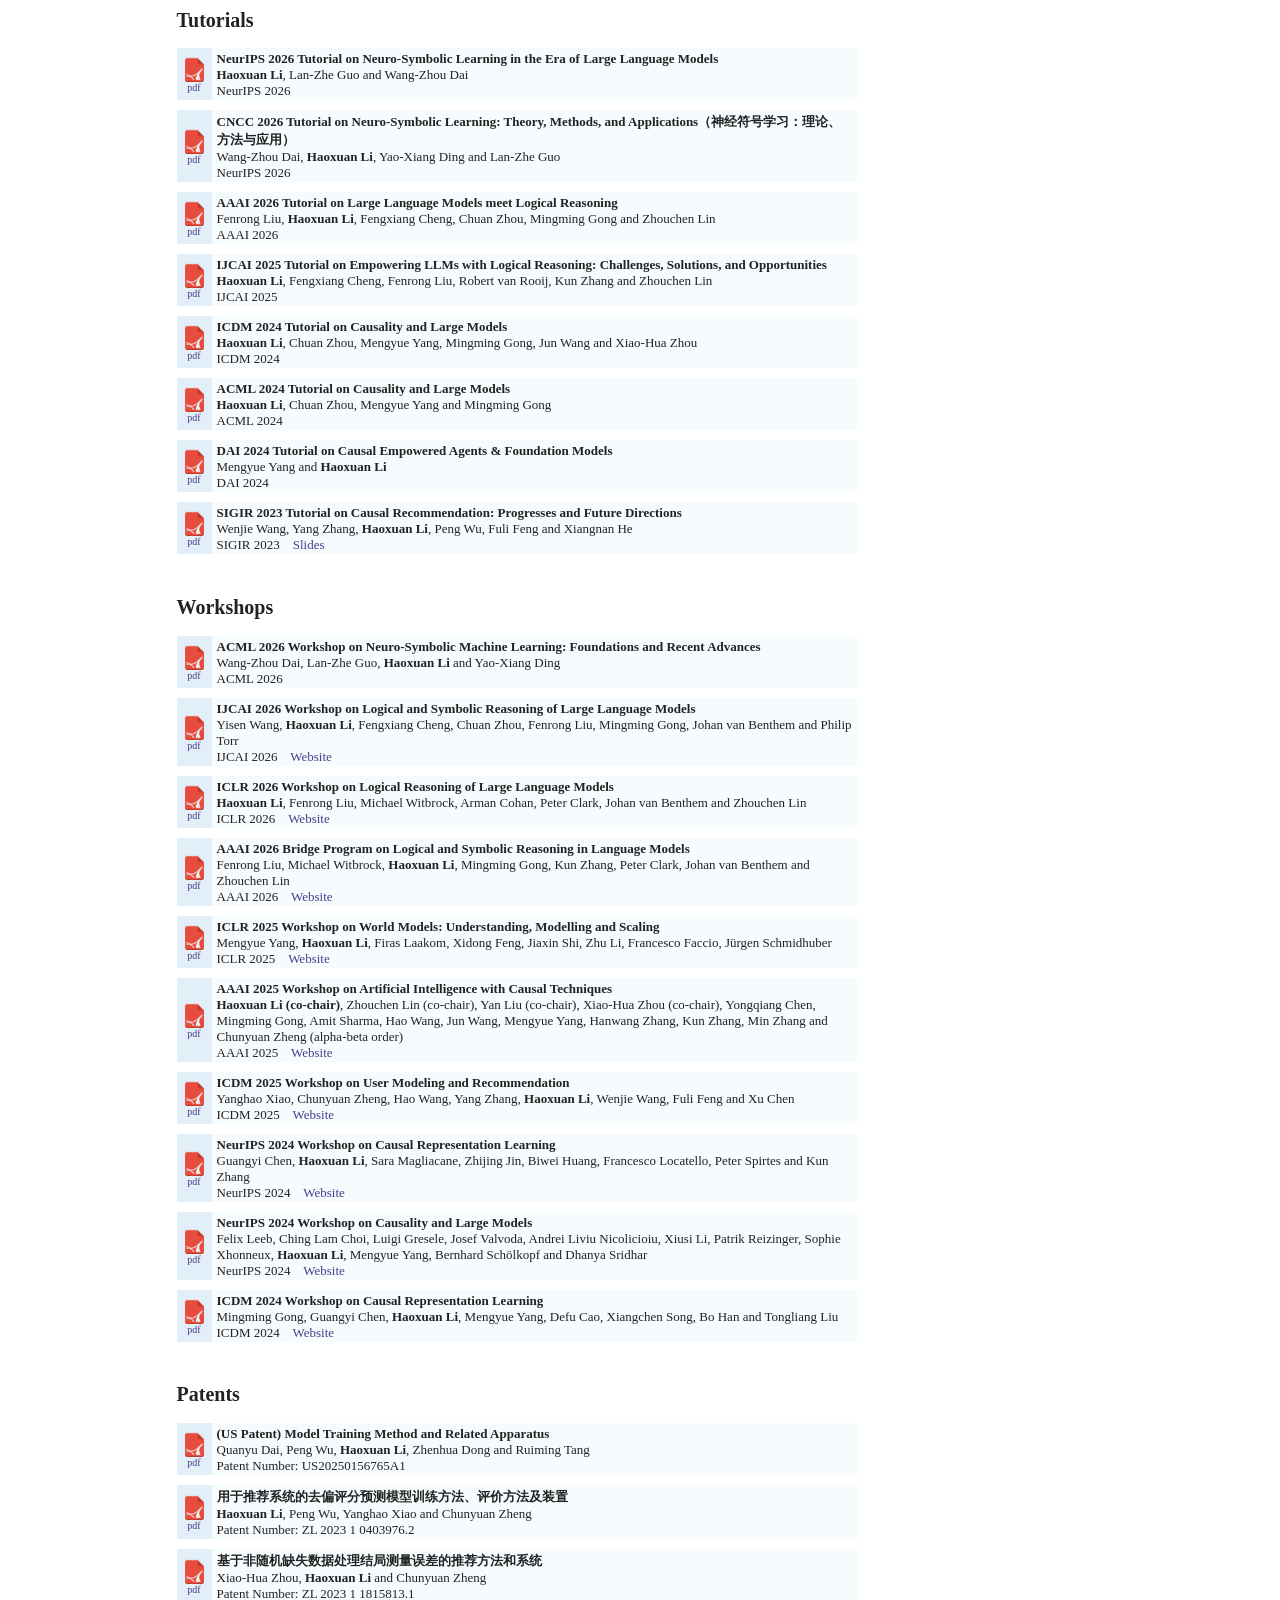
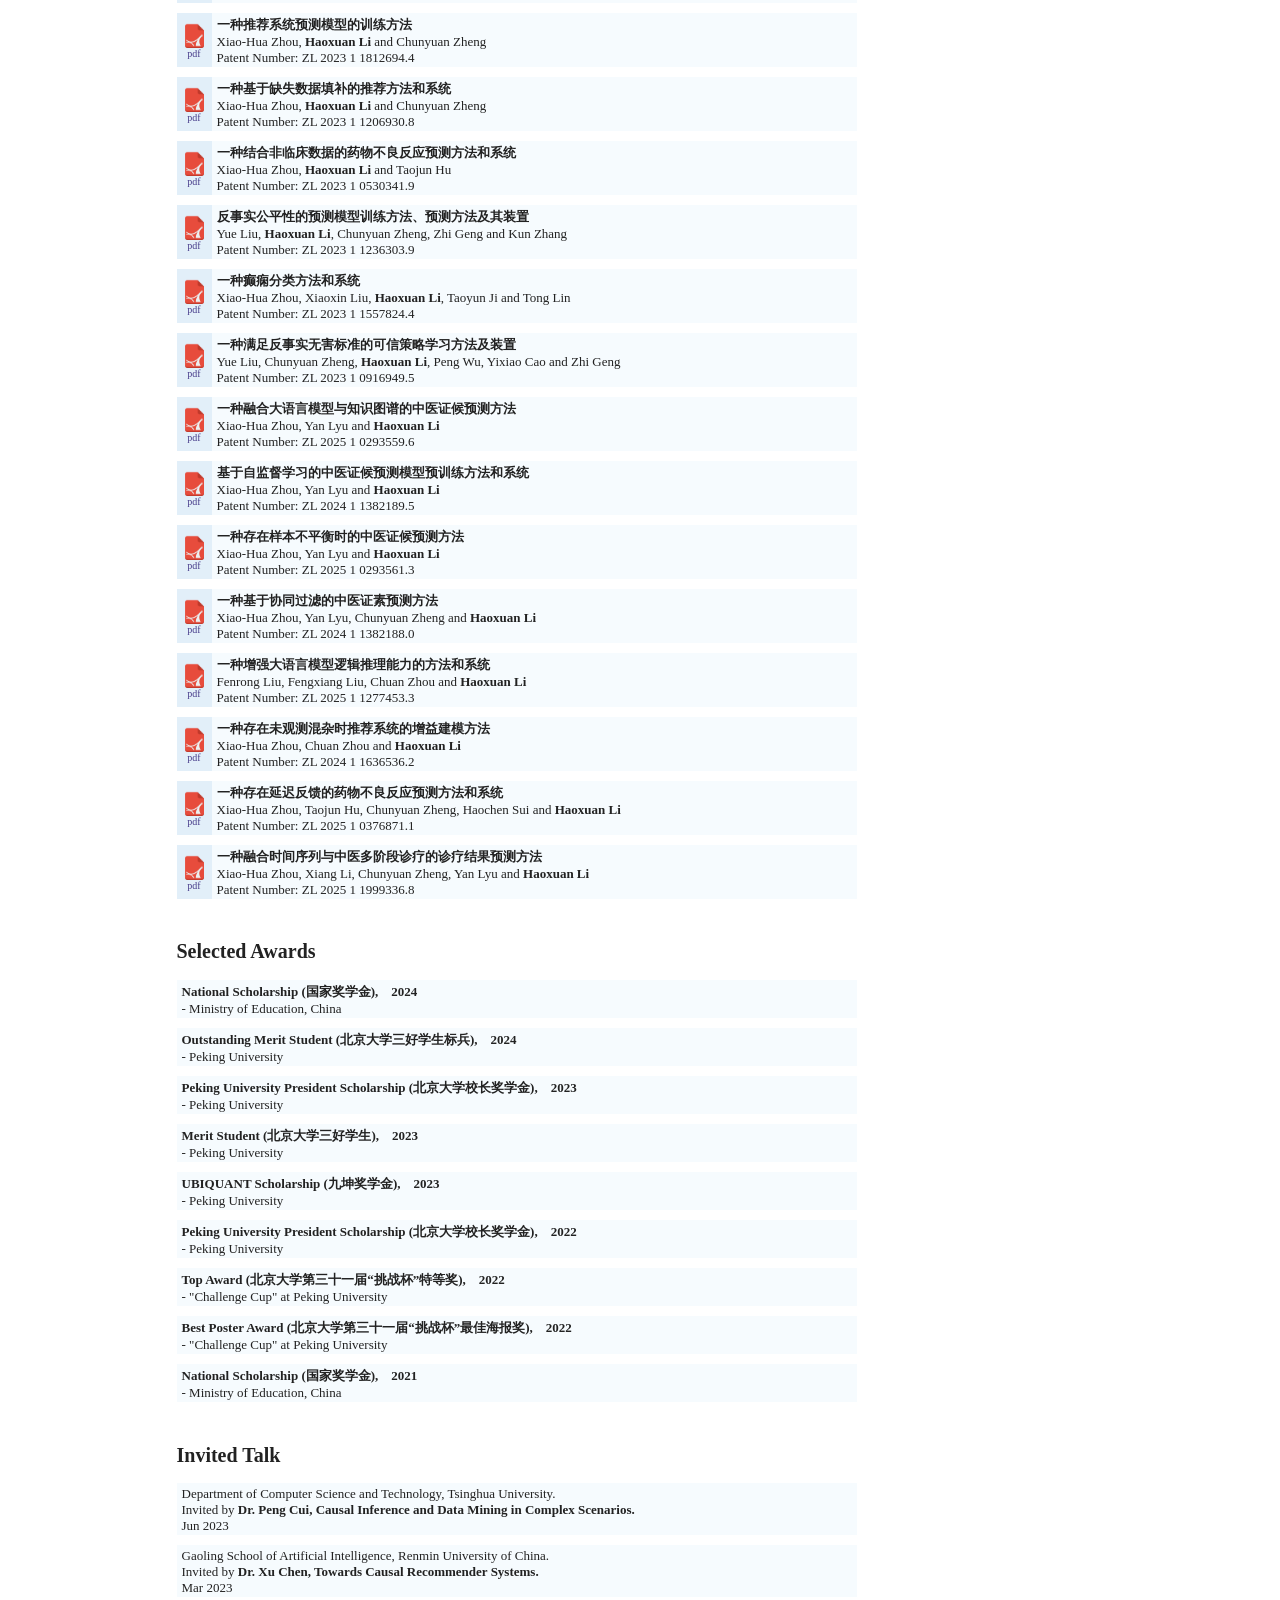
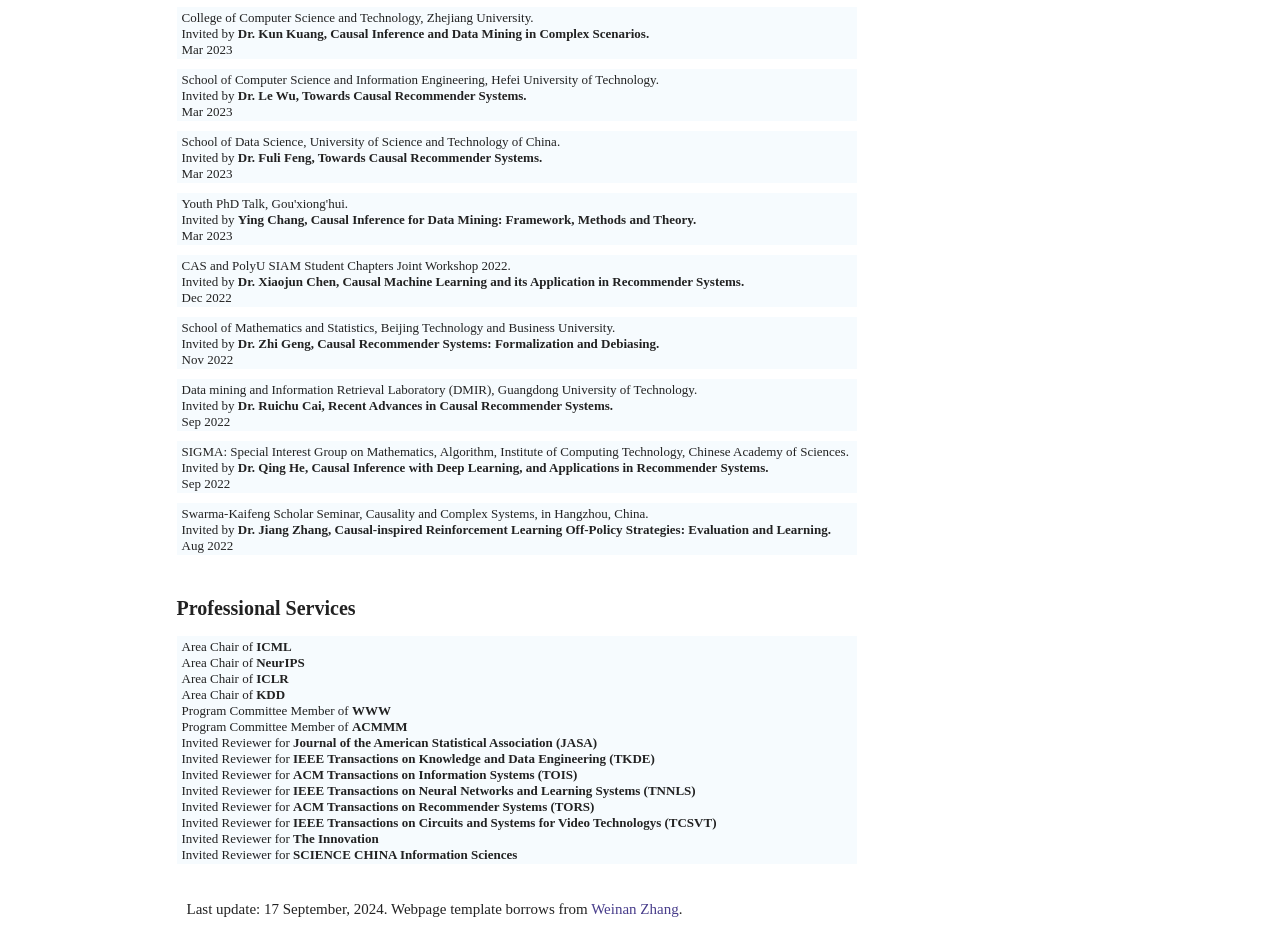
==== commit 197a7087: "Update index.html" ====
--- a/index.html
+++ b/index.html
@@ -312,6 +312,18 @@
   <tbody>
   <tr>
     <td class="left"><a href="" target="_blank"><img src="./images/pdf.png" width="25" height="25"><br>pdf</a></td>
+    <td><span class="title">Rethinking Facial Expression Recognition in the Era of Multimodal Large Language Models: Benchmark, Datasets, and Beyond</span>
+      <br>Fan Zhang, <strong>Haoxuan Li*</strong>, Shengju Qian, Xin Wang, Zheng Lian, Hao Wu, Zhihong Zhu, Yuan Gao, Qiankun Li, Yefeng Zheng, Zhouchen Lin and Pheng-Ann Heng
+    <br>IEEE Transactions on Multimedia (TMM) &nbsp;&nbsp; <strong>*Corresponding Author</strong>
+  </td> 
+  </tr>
+ </tbody>
+</table>
+
+<table>
+  <tbody>
+  <tr>
+    <td class="left"><a href="" target="_blank"><img src="./images/pdf.png" width="25" height="25"><br>pdf</a></td>
     <td><span class="title">Contractive Restoring Flows: Robust Reasoning Distillation via Orbital Stability</span>
       <br>Dongqi Zuo, Yuanyuan Wang, Chuan Zhou, Mingming Gong and <strong>Haoxuan Li*</strong>
     <br>NeurIPS 2026 (Full, Accepted Rate: 25.7%) &nbsp;&nbsp; <strong>*Corresponding Author</strong>
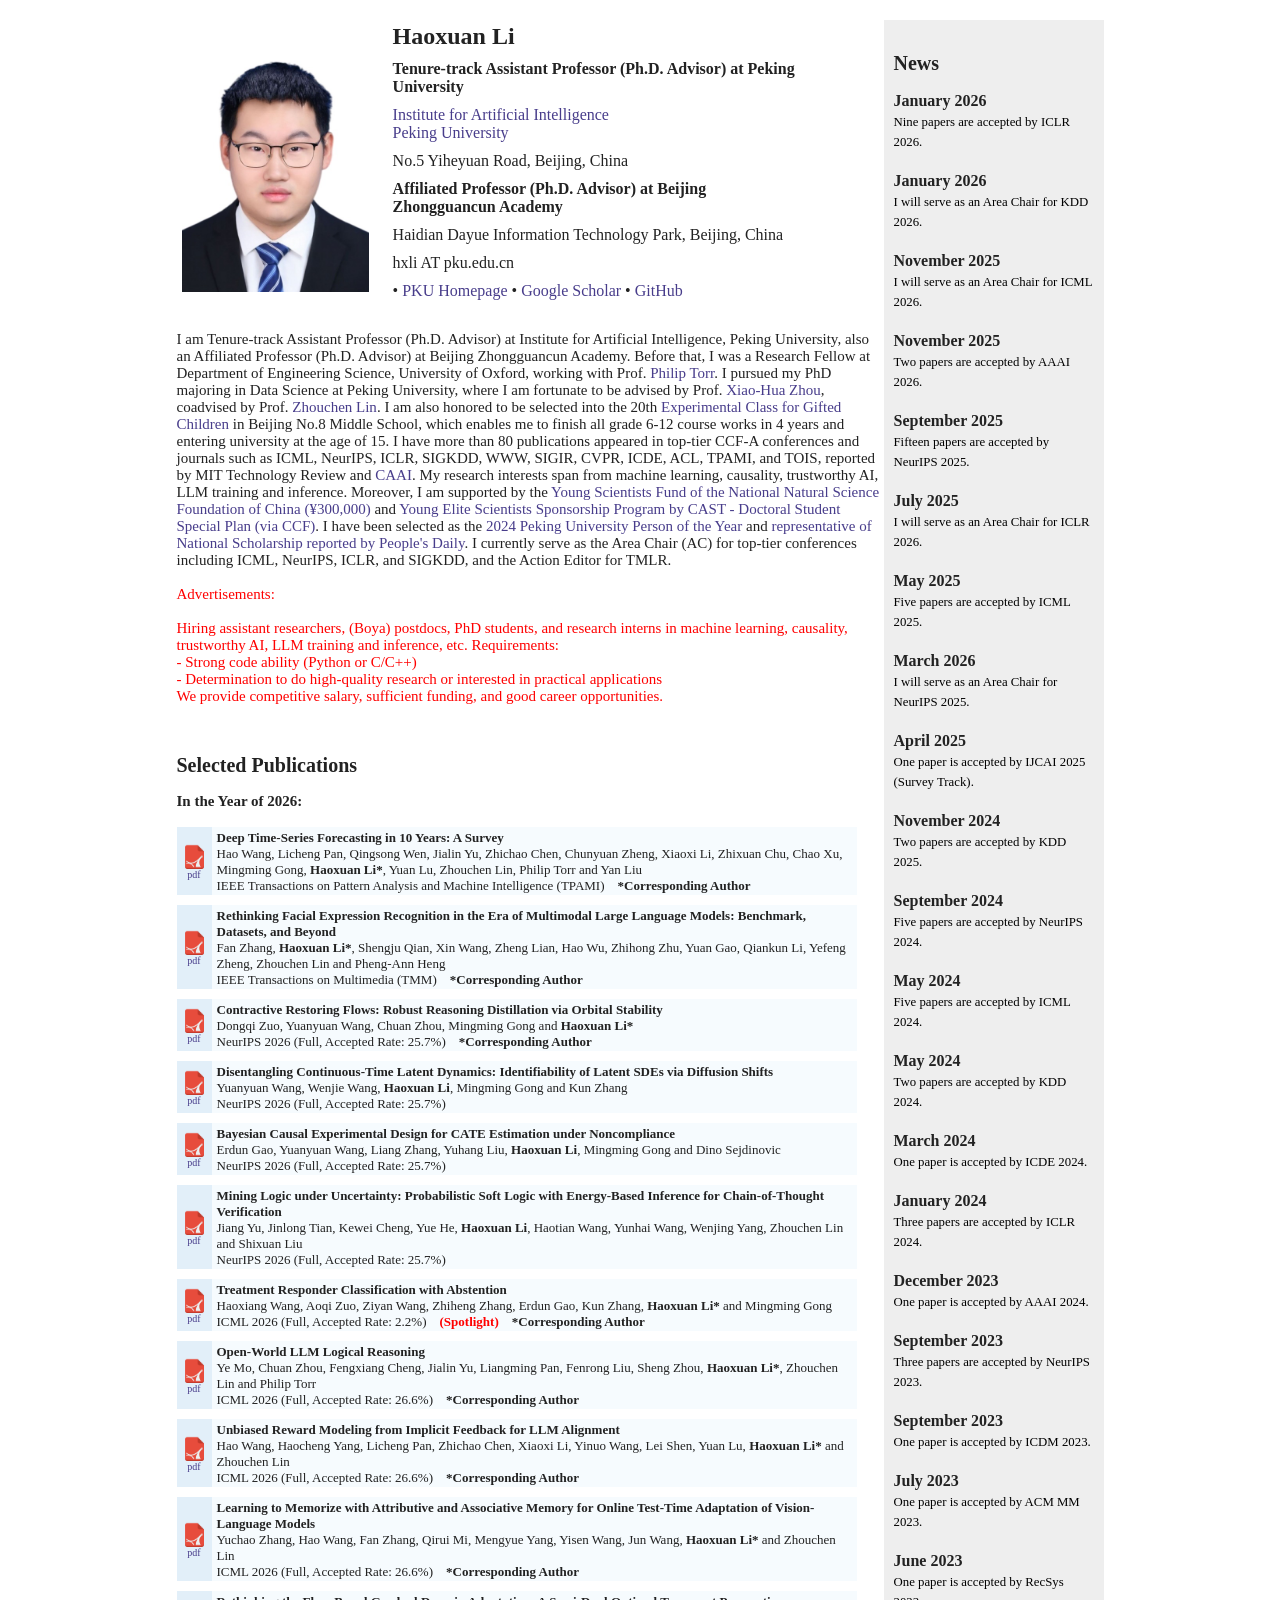
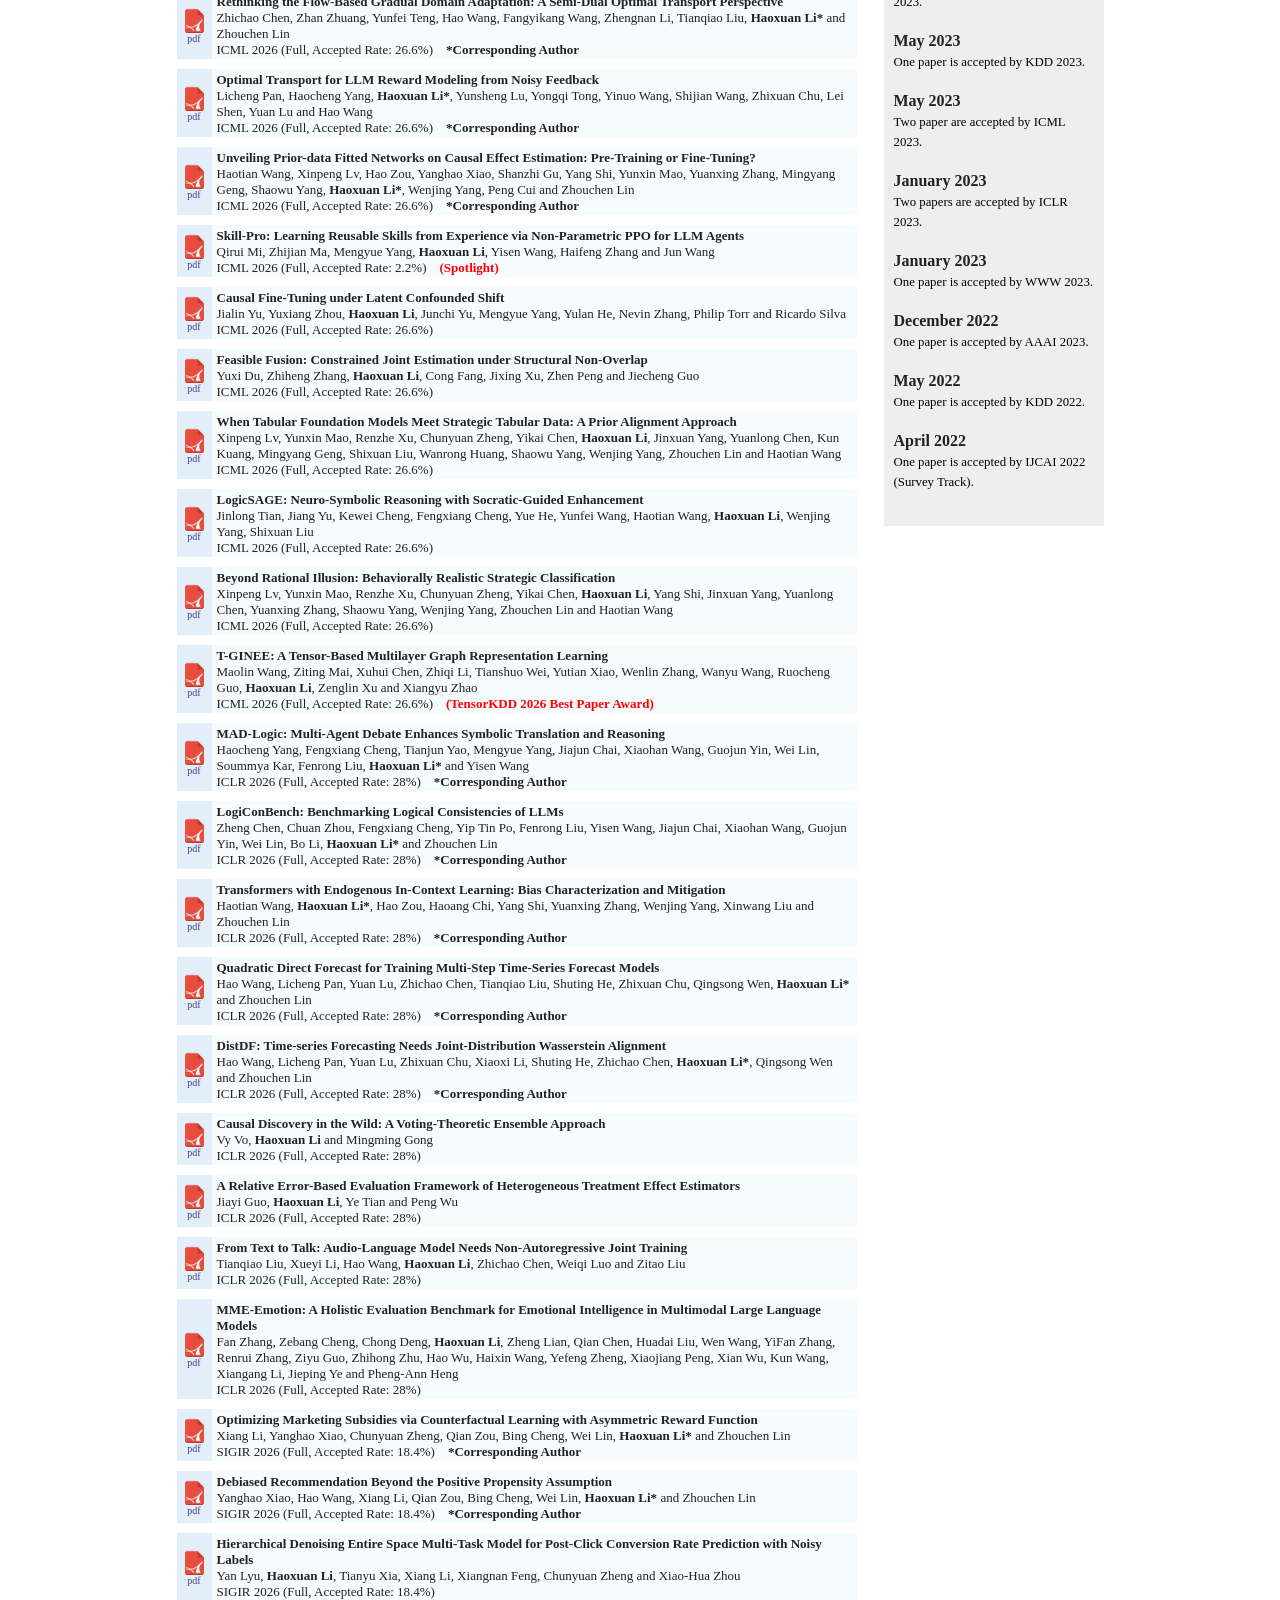
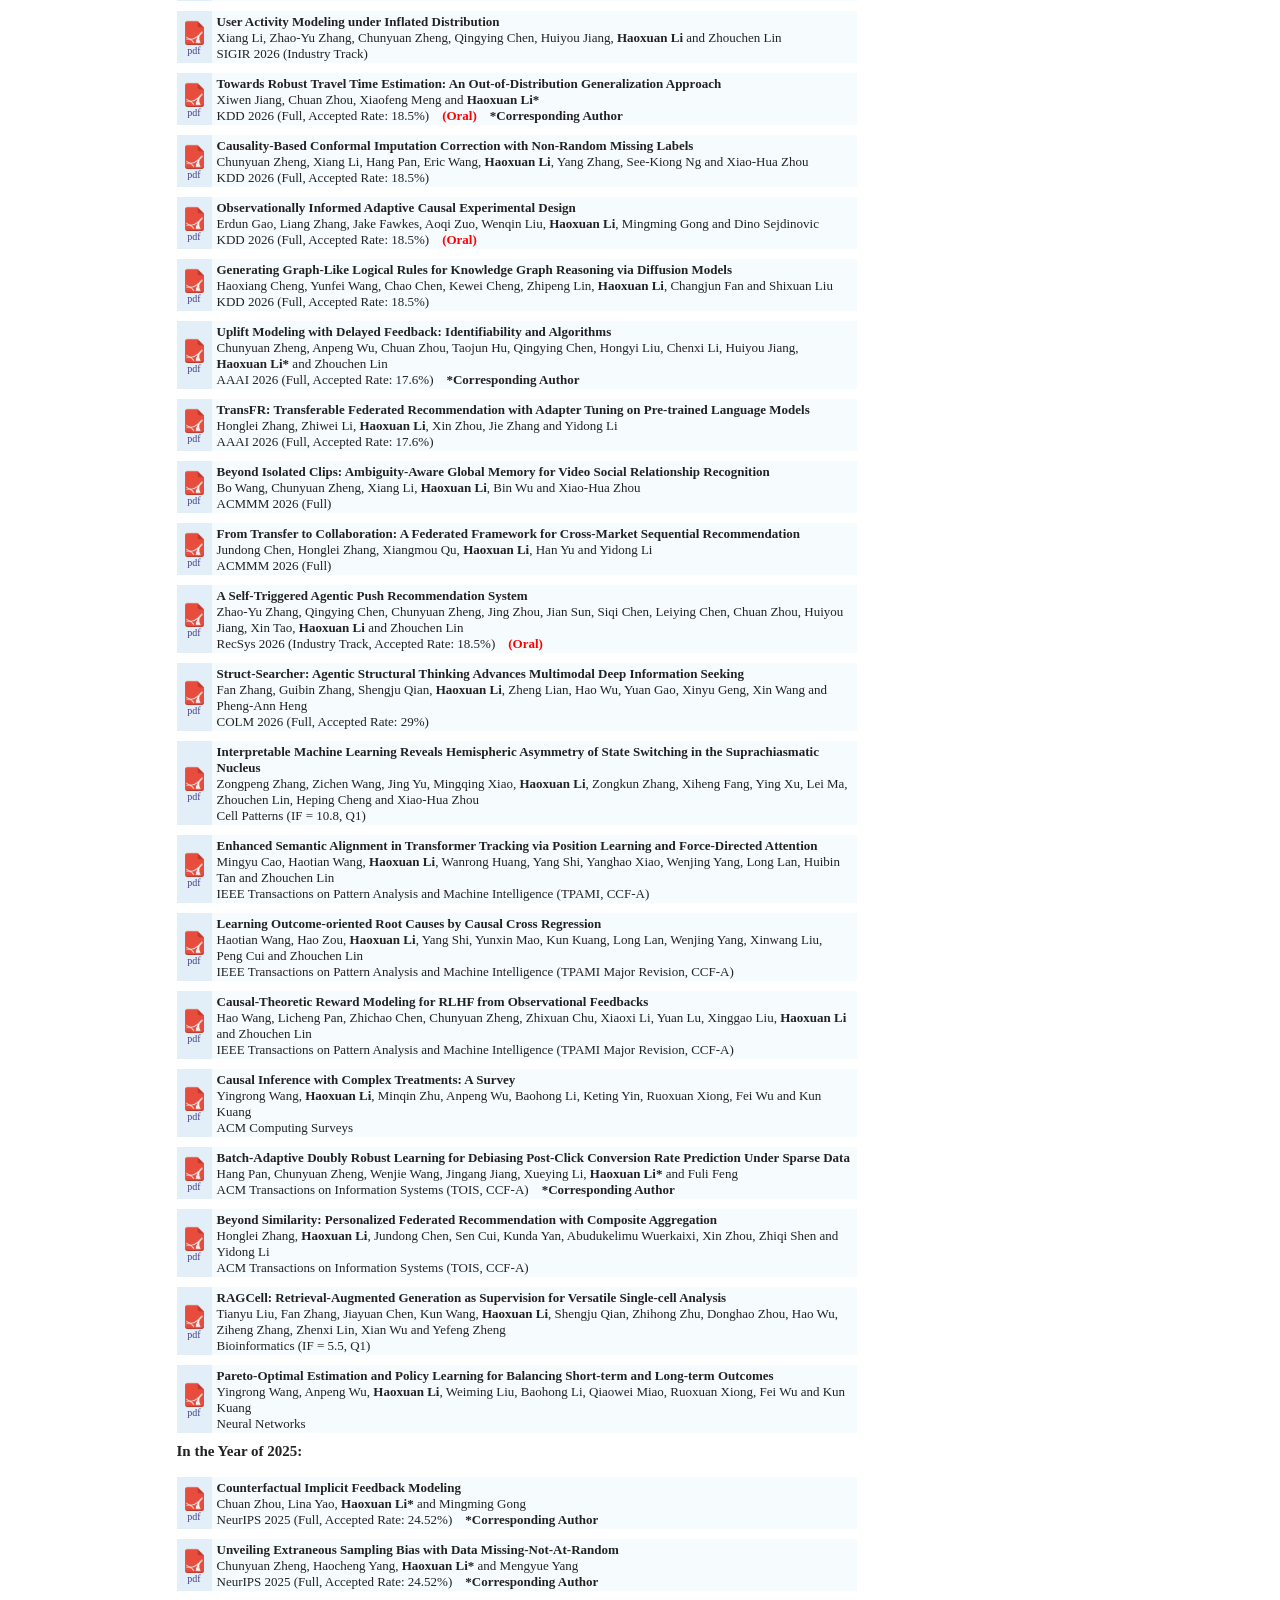
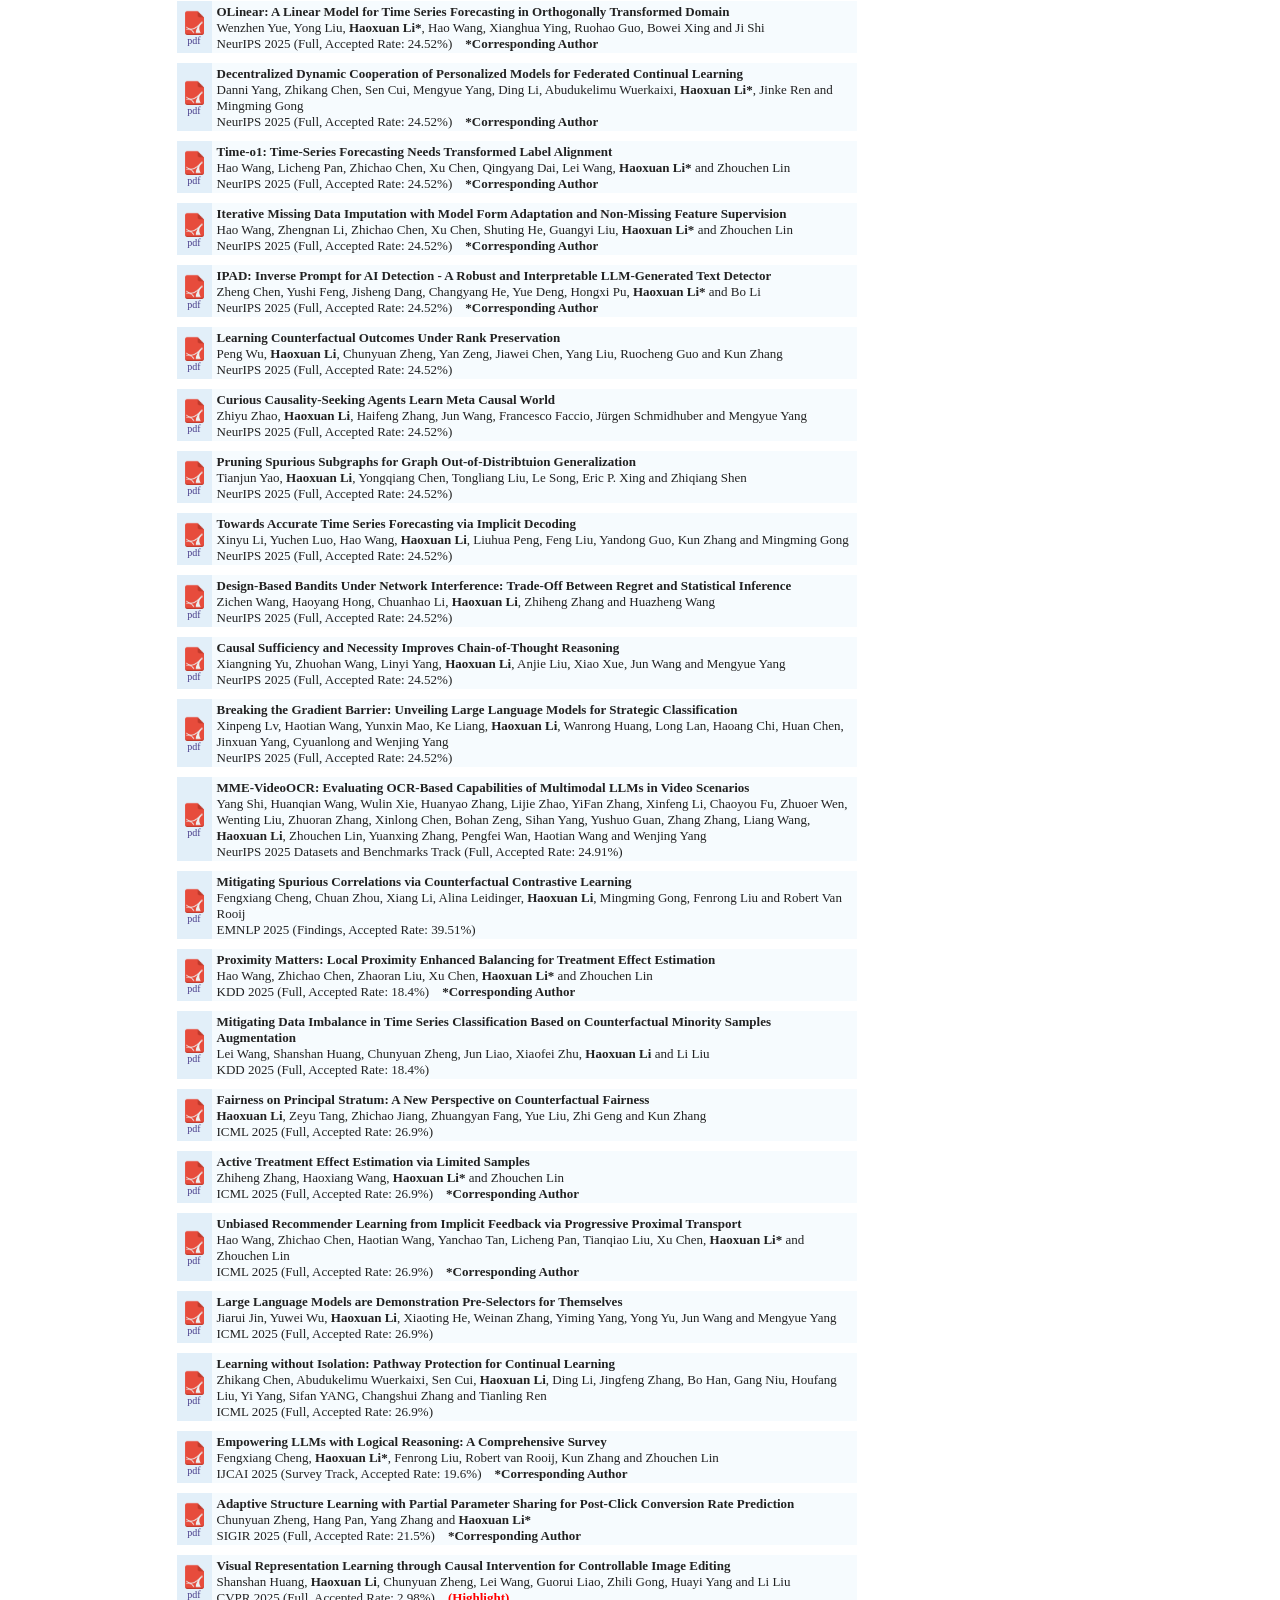
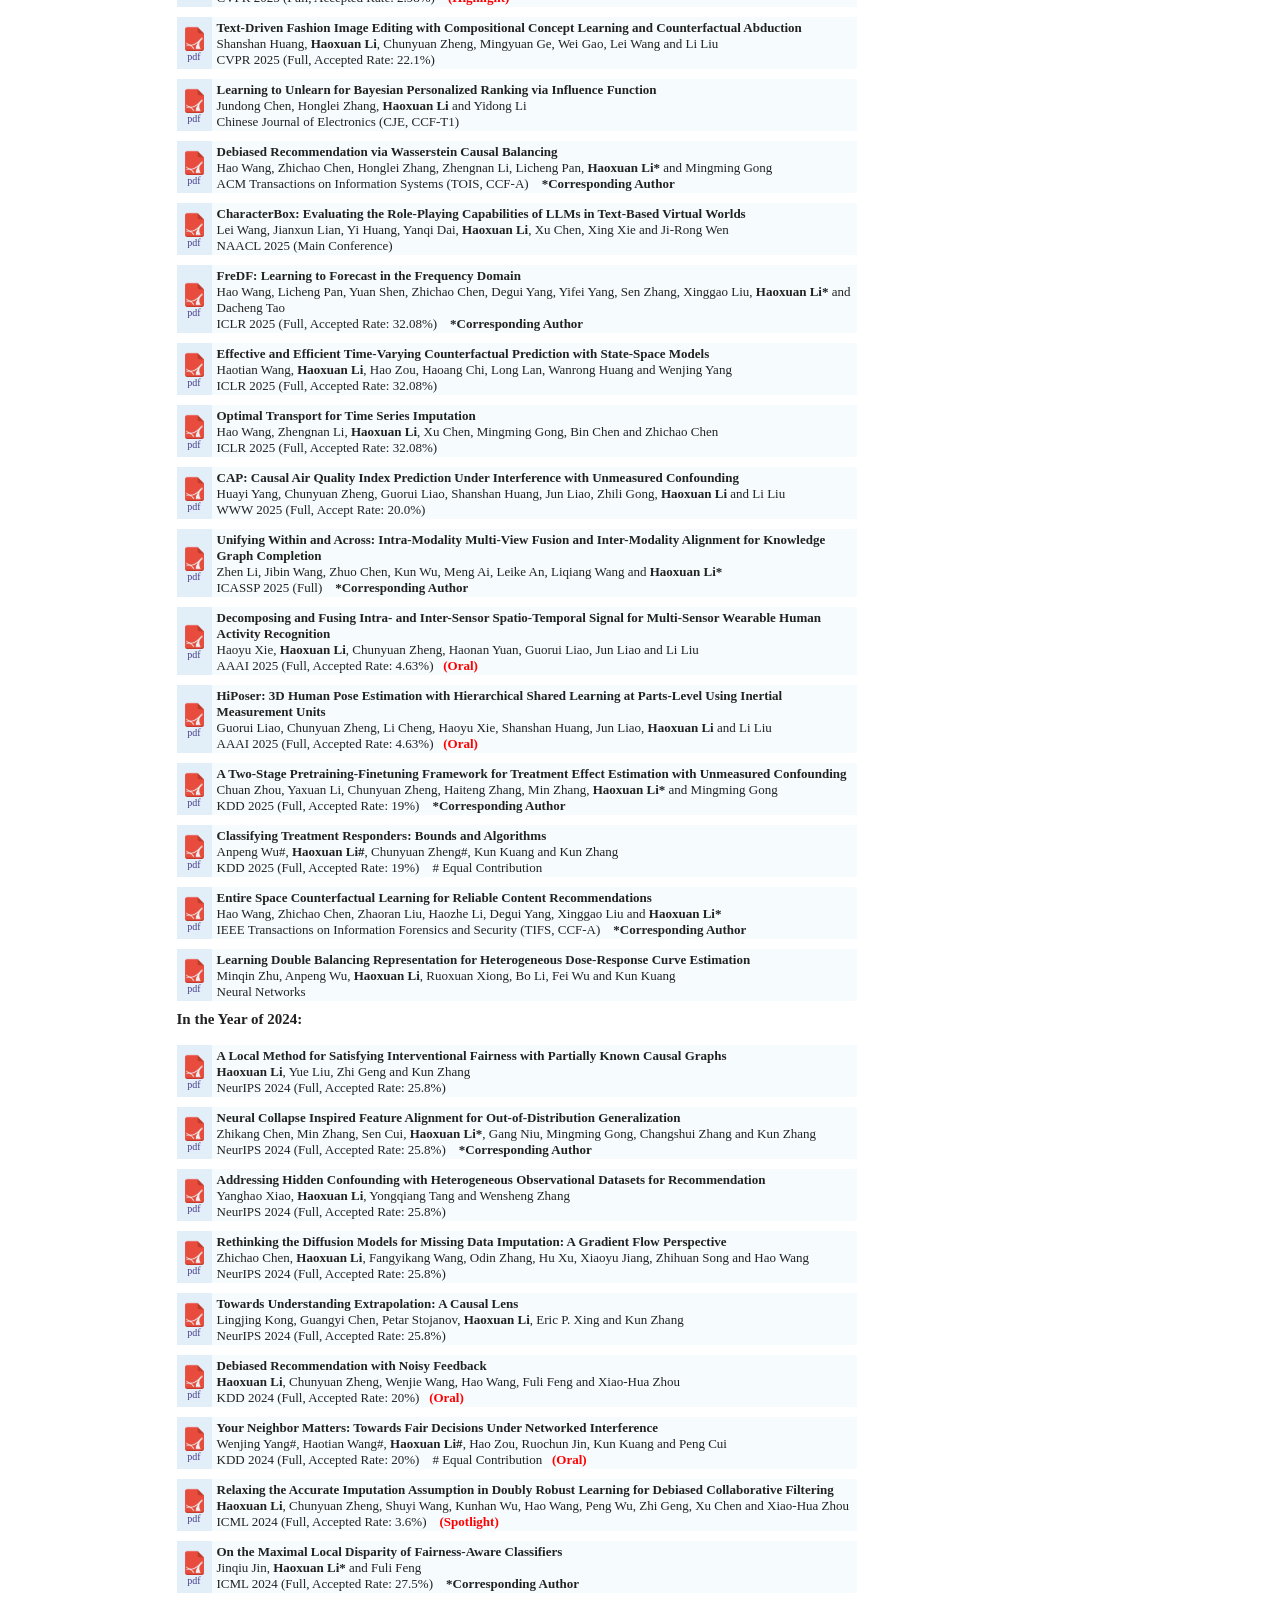
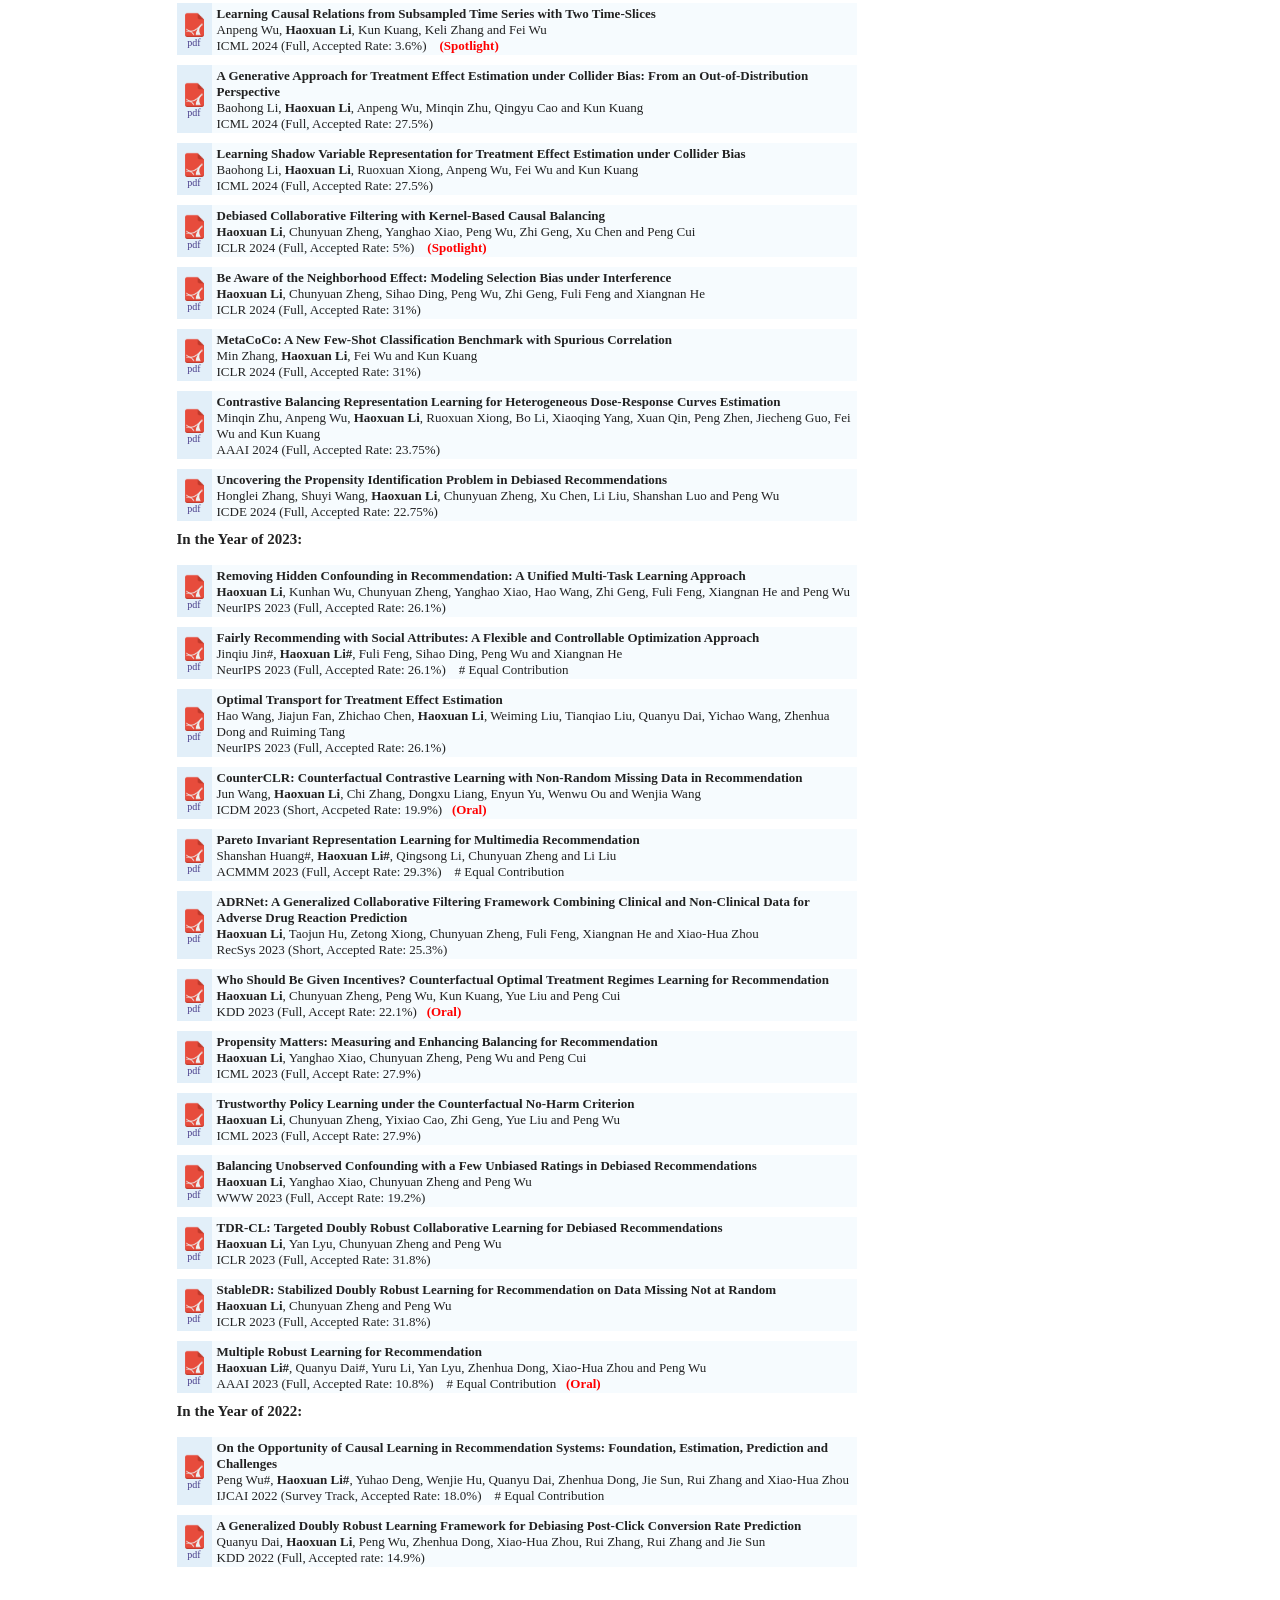
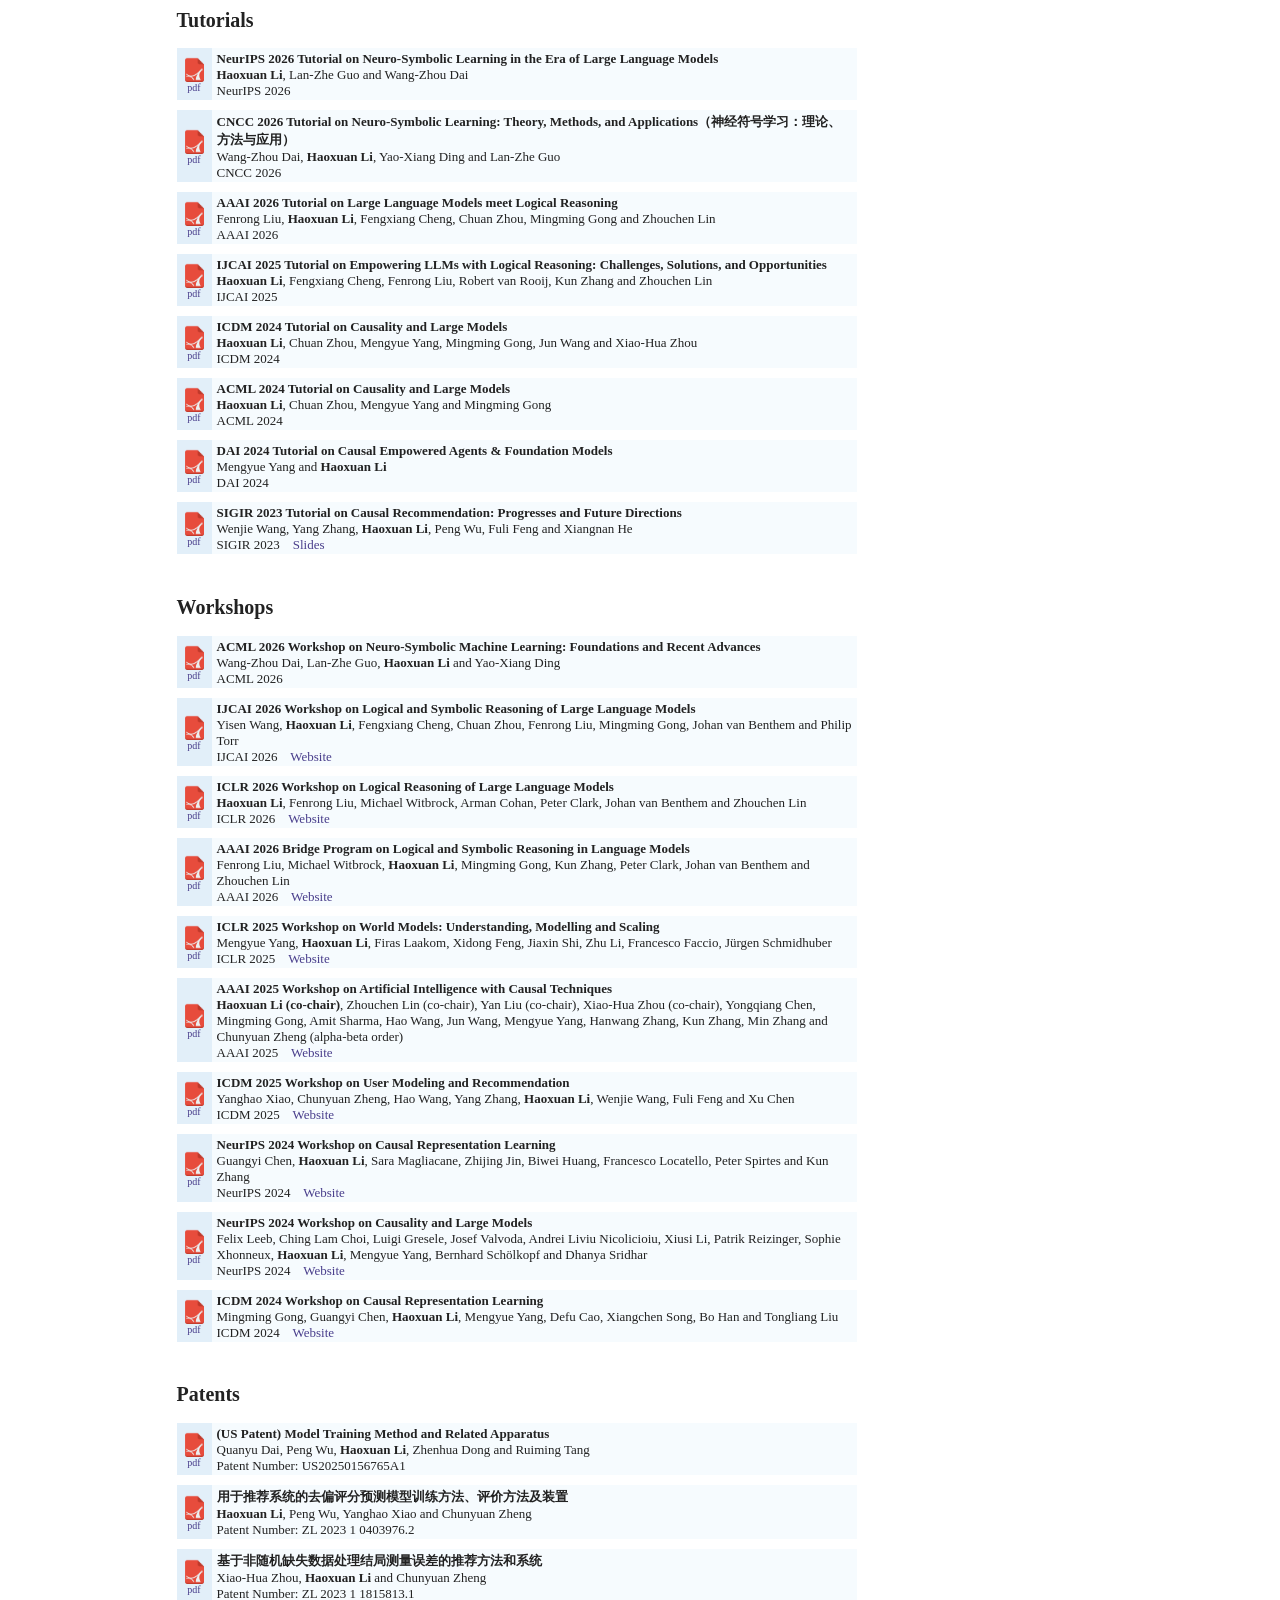
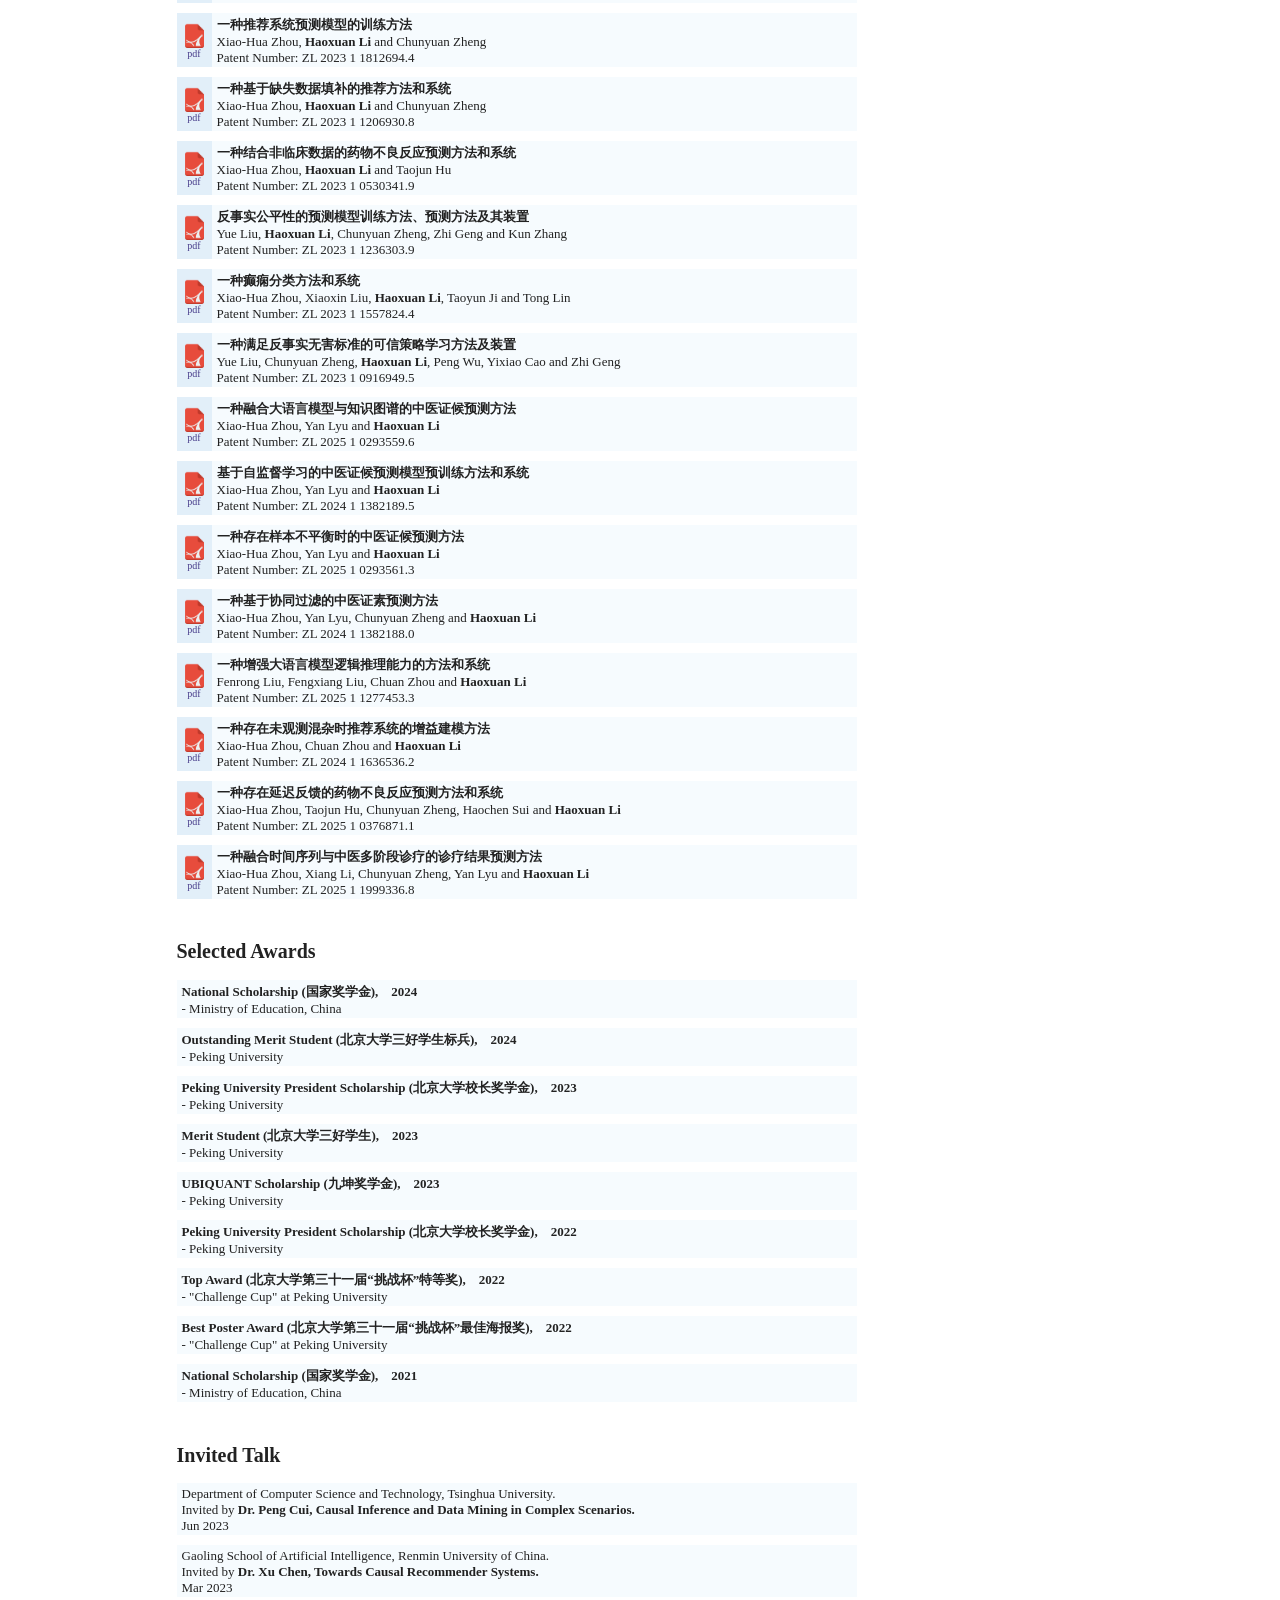
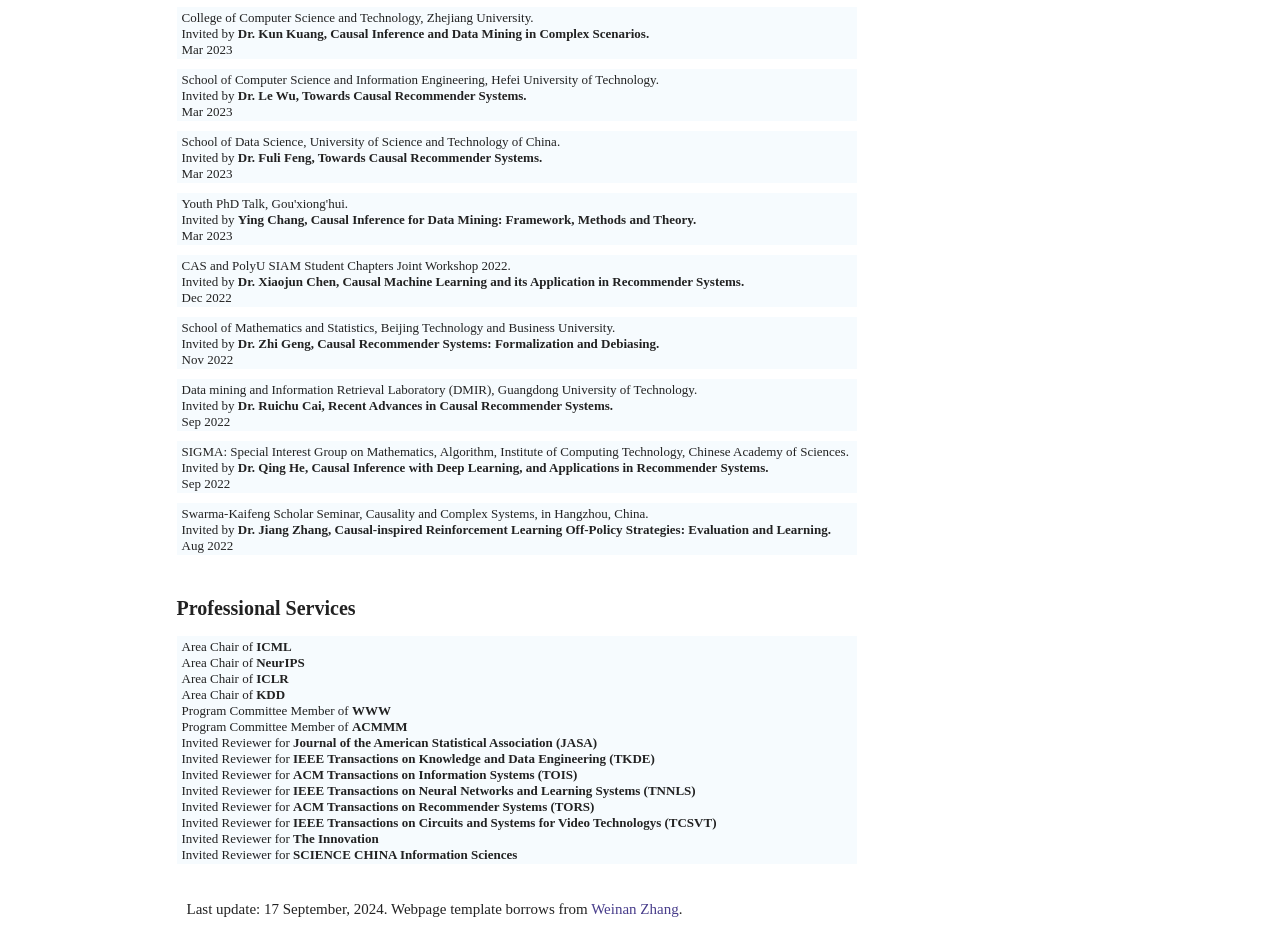
==== commit cab253e2: "Update index.html" ====
--- a/index.html
+++ b/index.html
@@ -1862,7 +1862,7 @@
     <td class="left"><a href="" target="_blank"><img src="./images/pdf.png" width="25" height="25"><br>pdf</a></td>
     <td><span class="title">CNCC 2026 Tutorial on Neuro-Symbolic Learning: Theory, Methods, and Applications（神经符号学习：理论、方法与应用）</span> 
       <br>Wang-Zhou Dai, <strong>Haoxuan Li</strong>, Yao-Xiang Ding and Lan-Zhe Guo
-    <br> NeurIPS 2026 &nbsp;&nbsp;
+    <br> CNCC 2026 &nbsp;&nbsp;
   </td>
   </tr>
  </tbody>
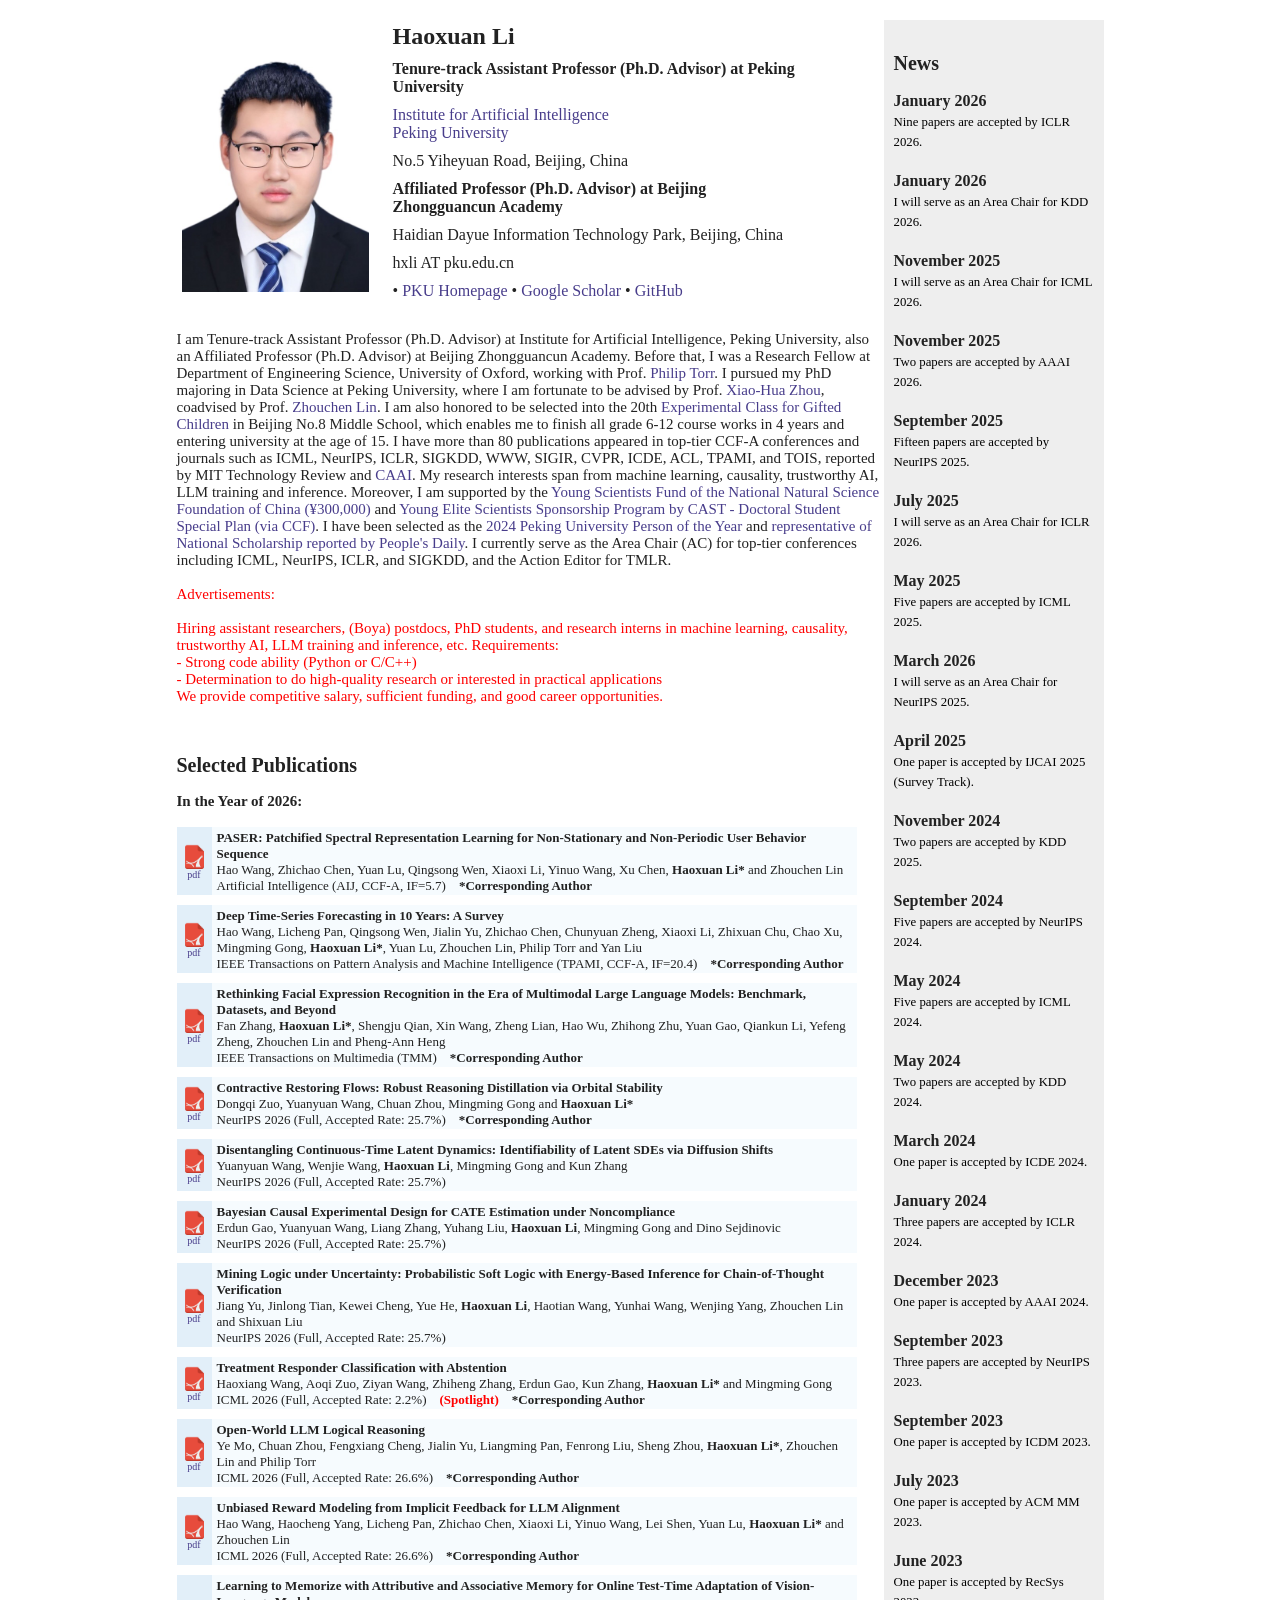
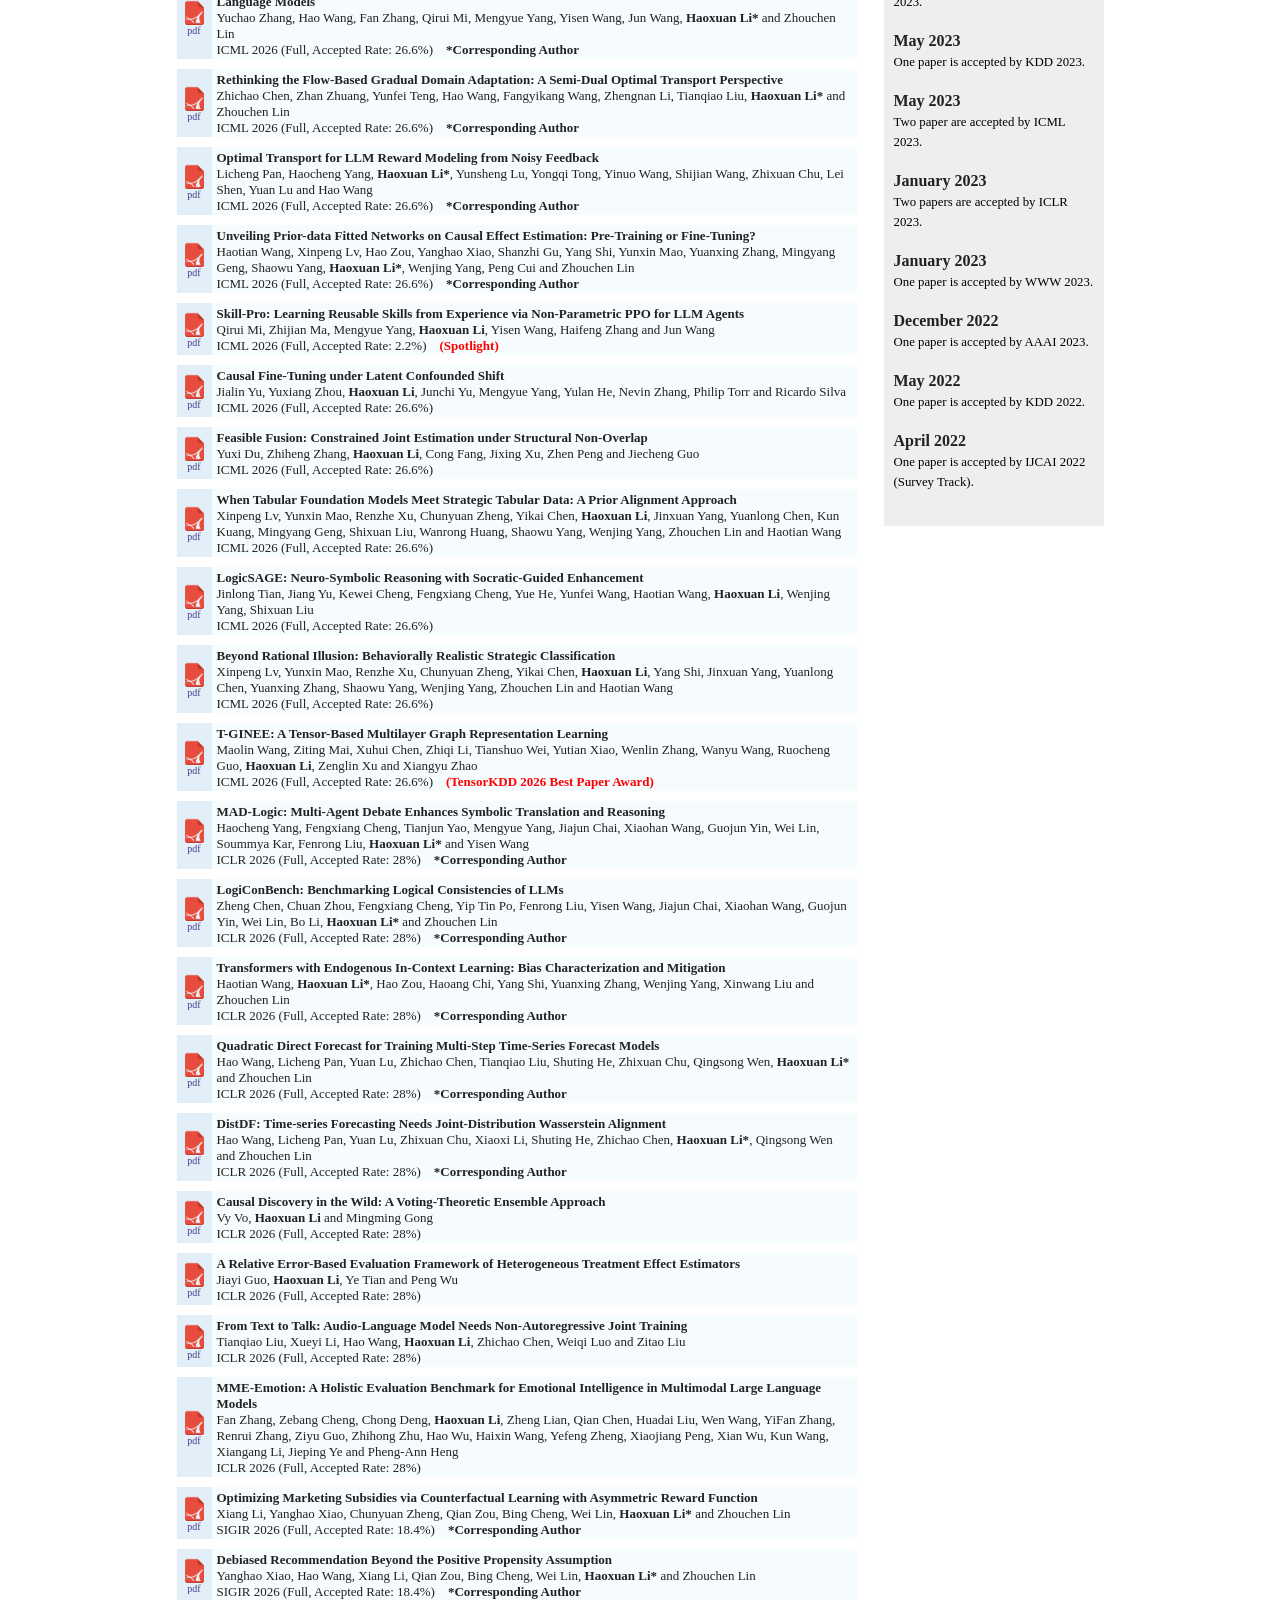
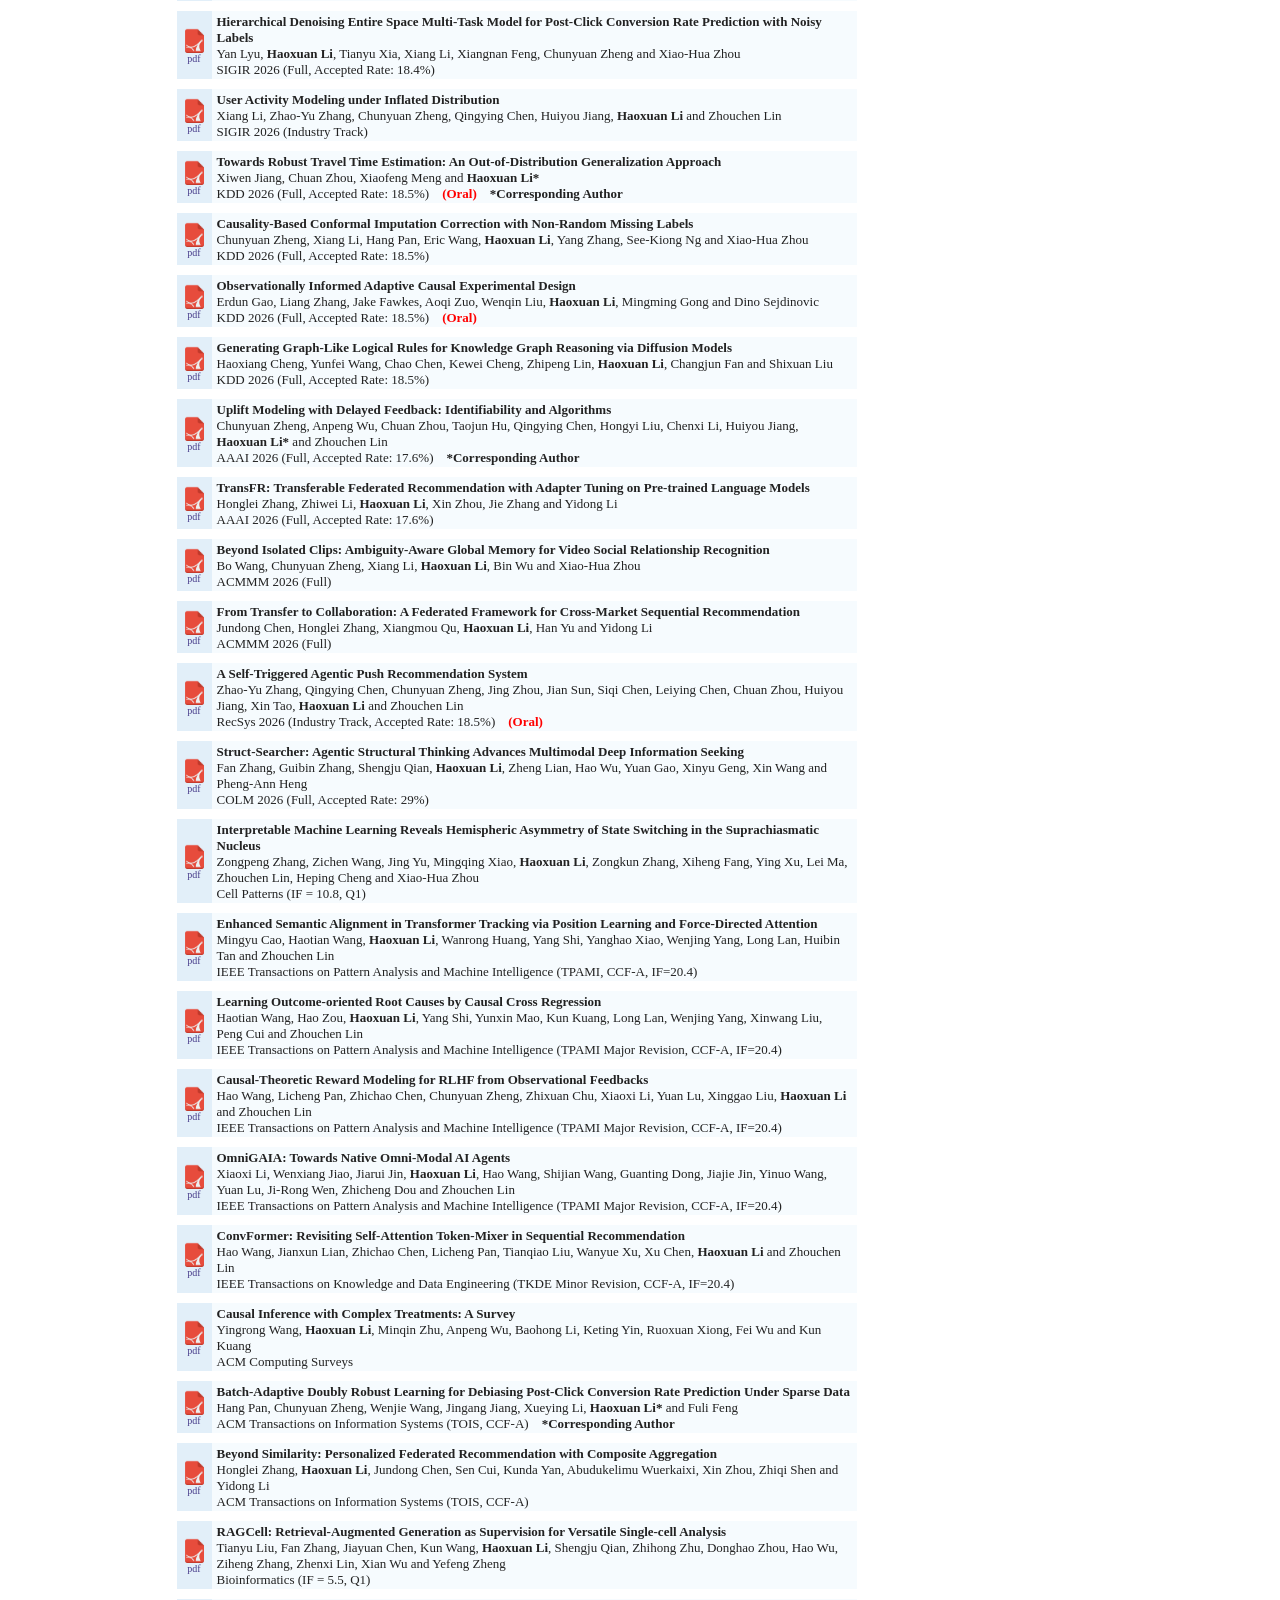
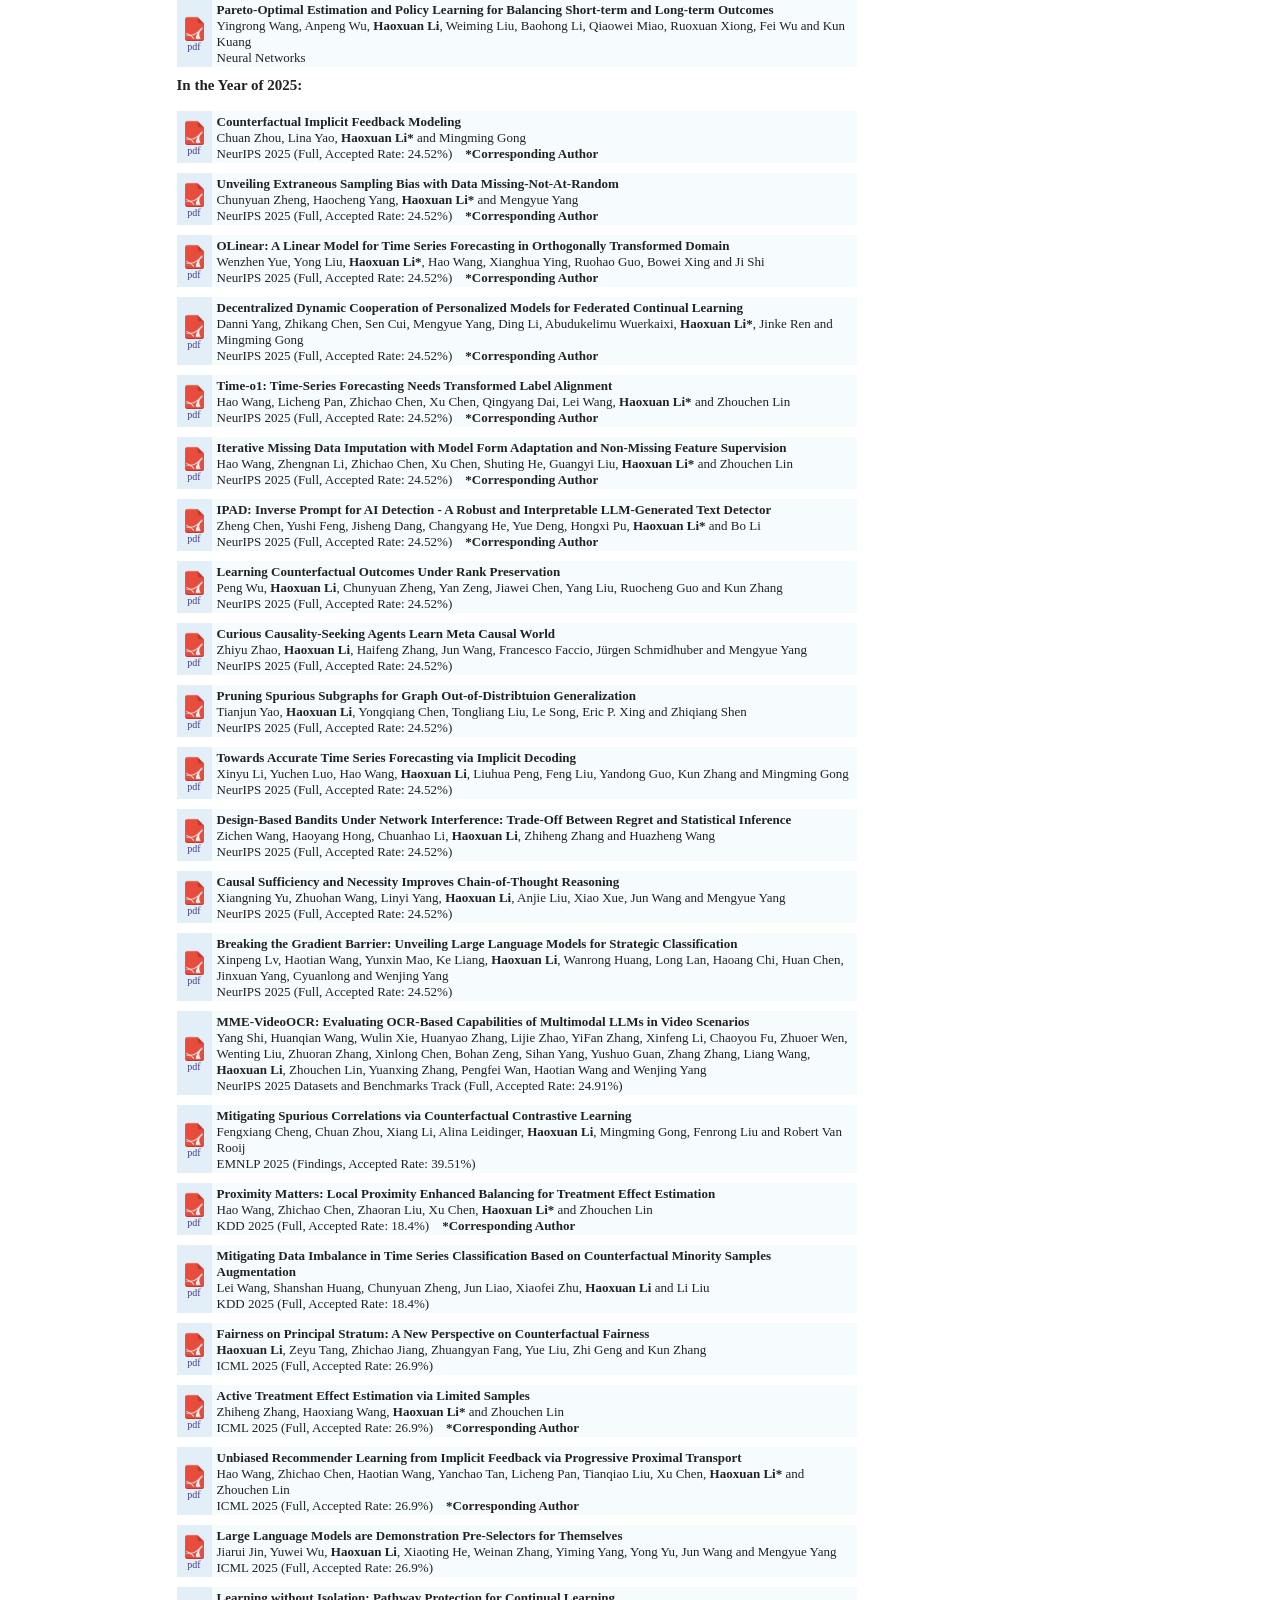
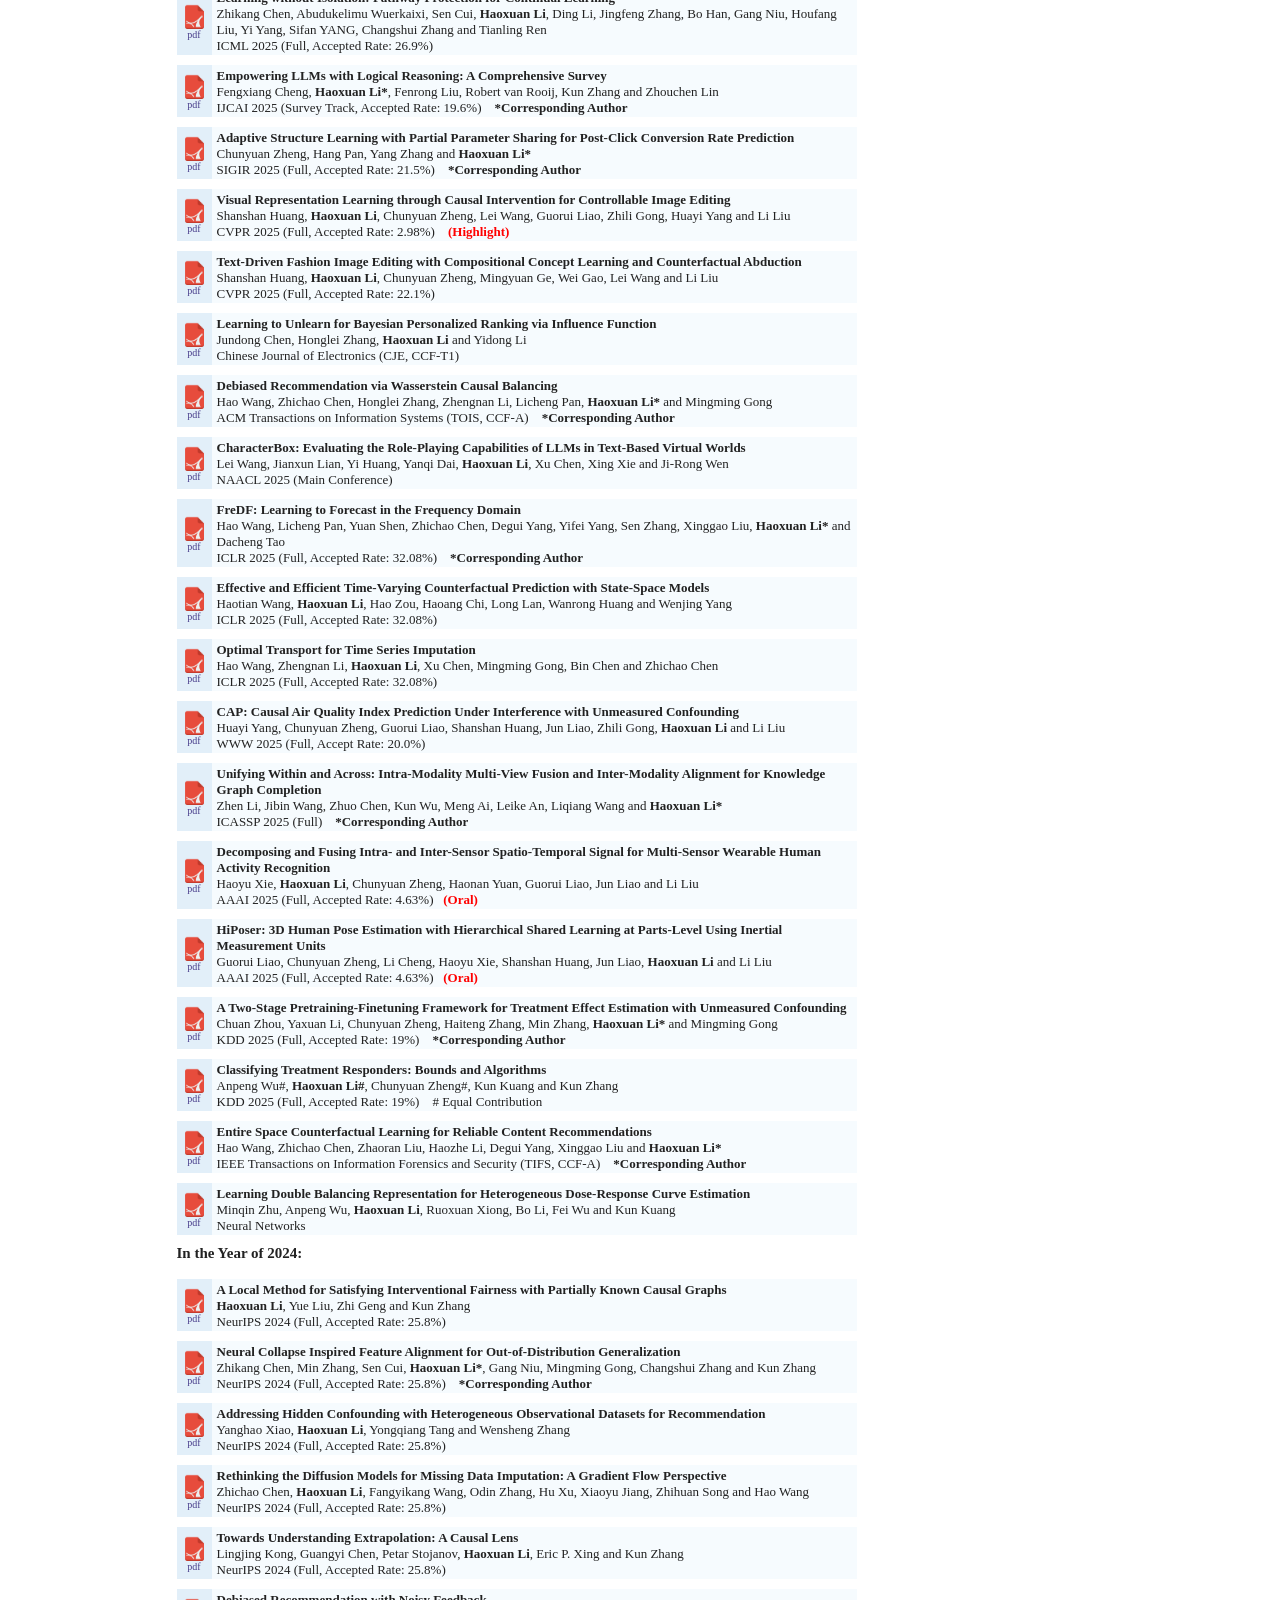
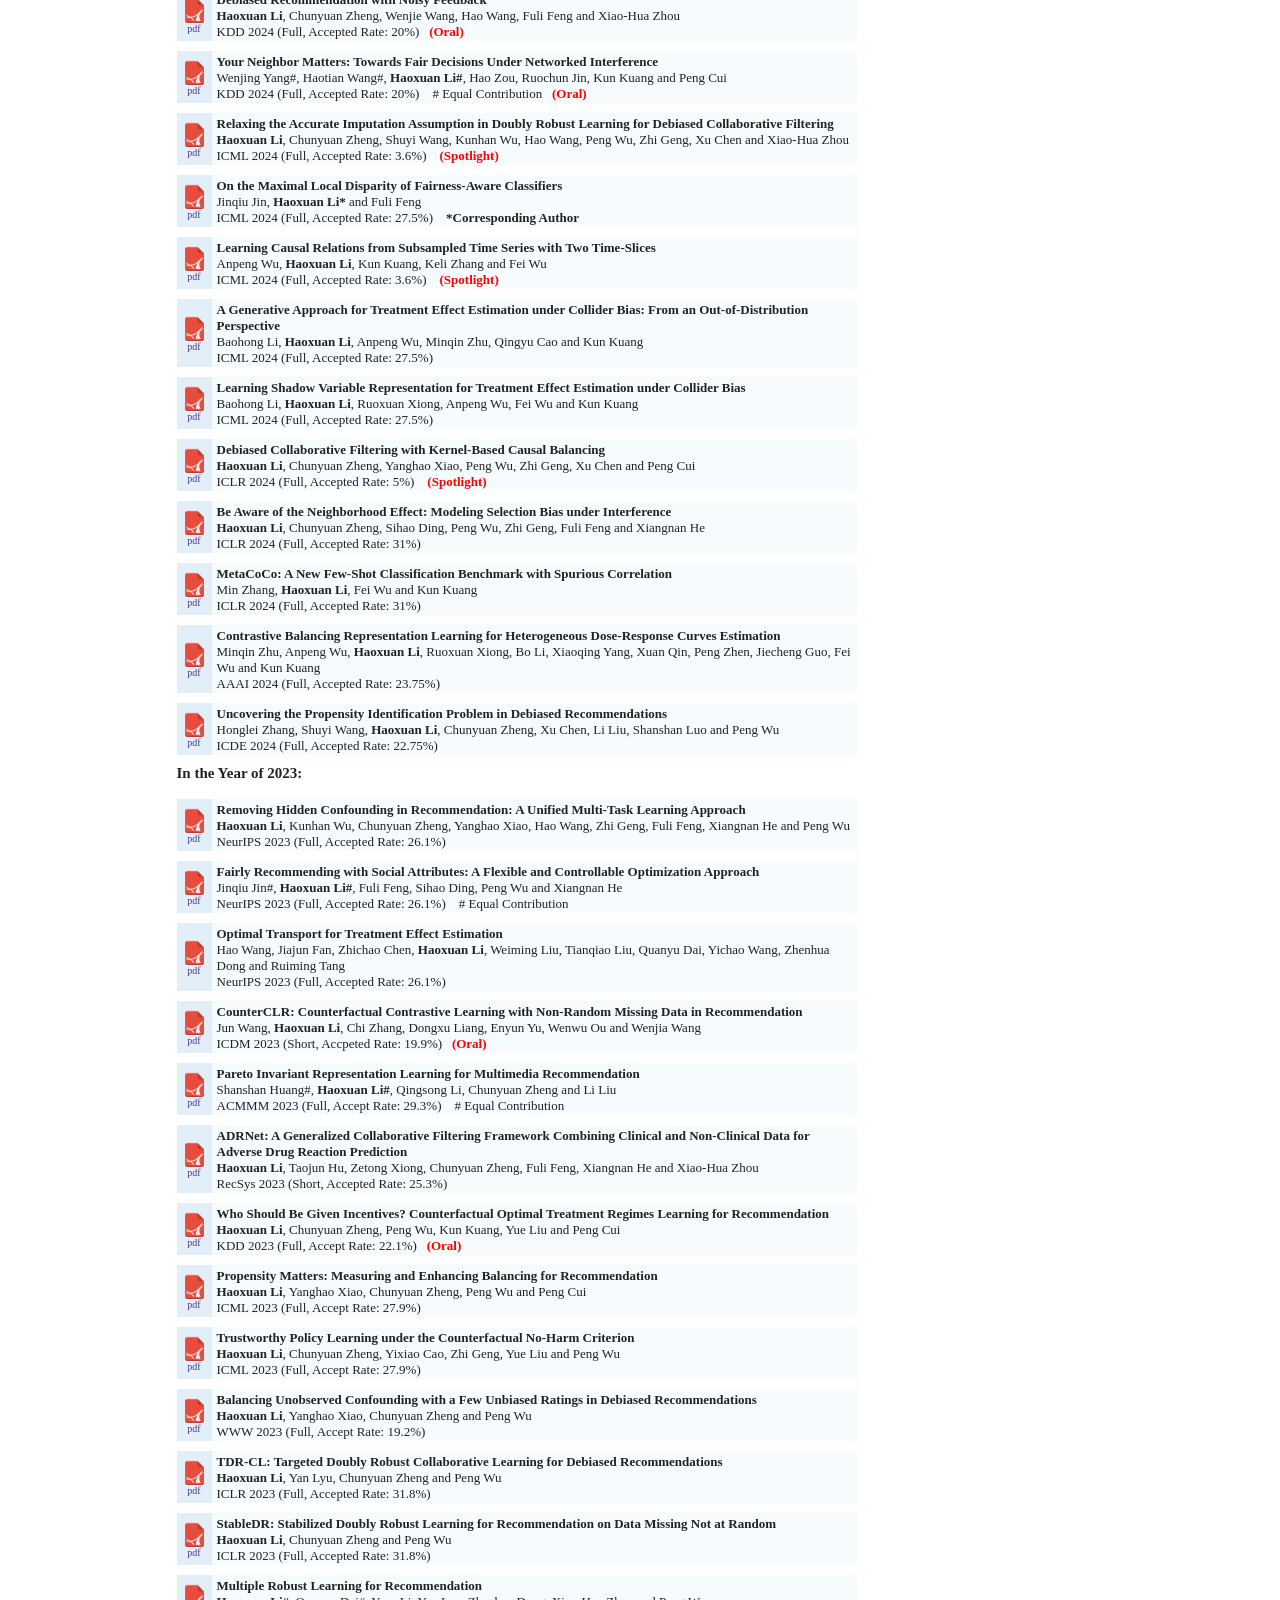
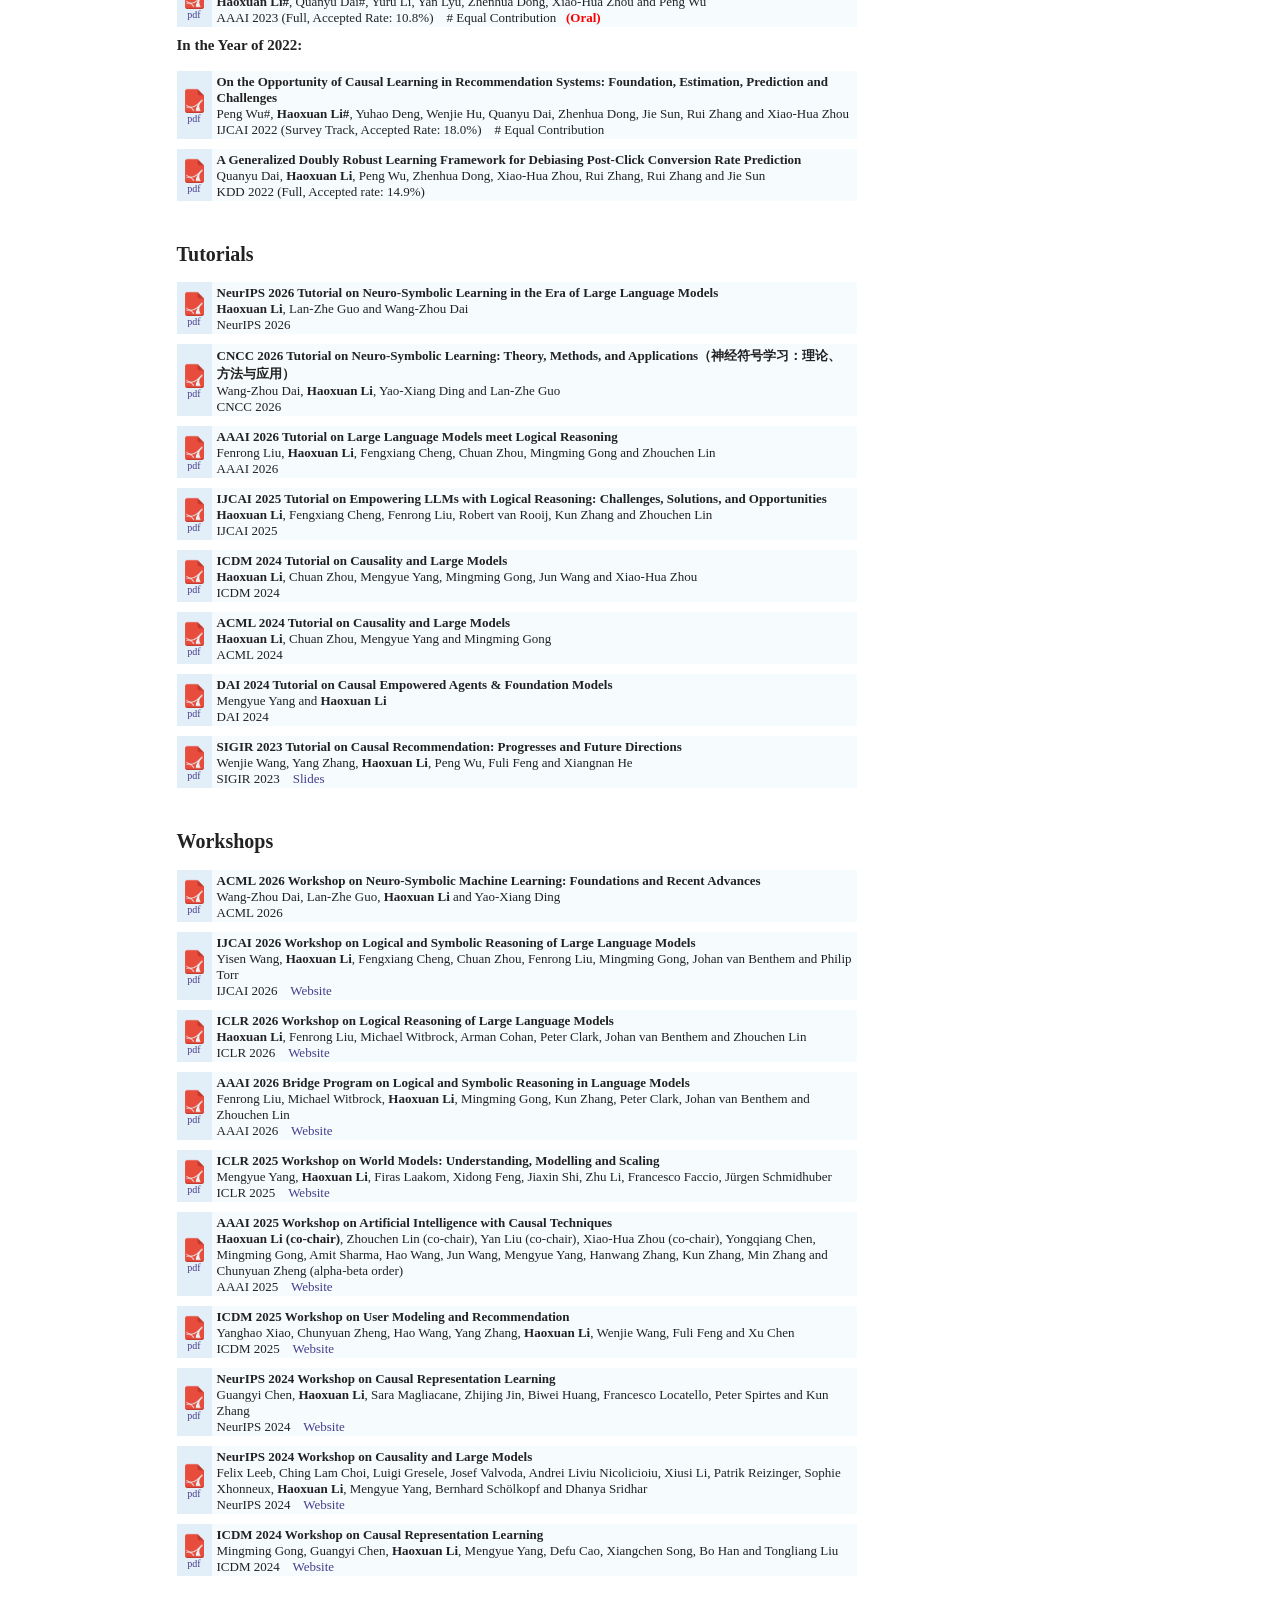
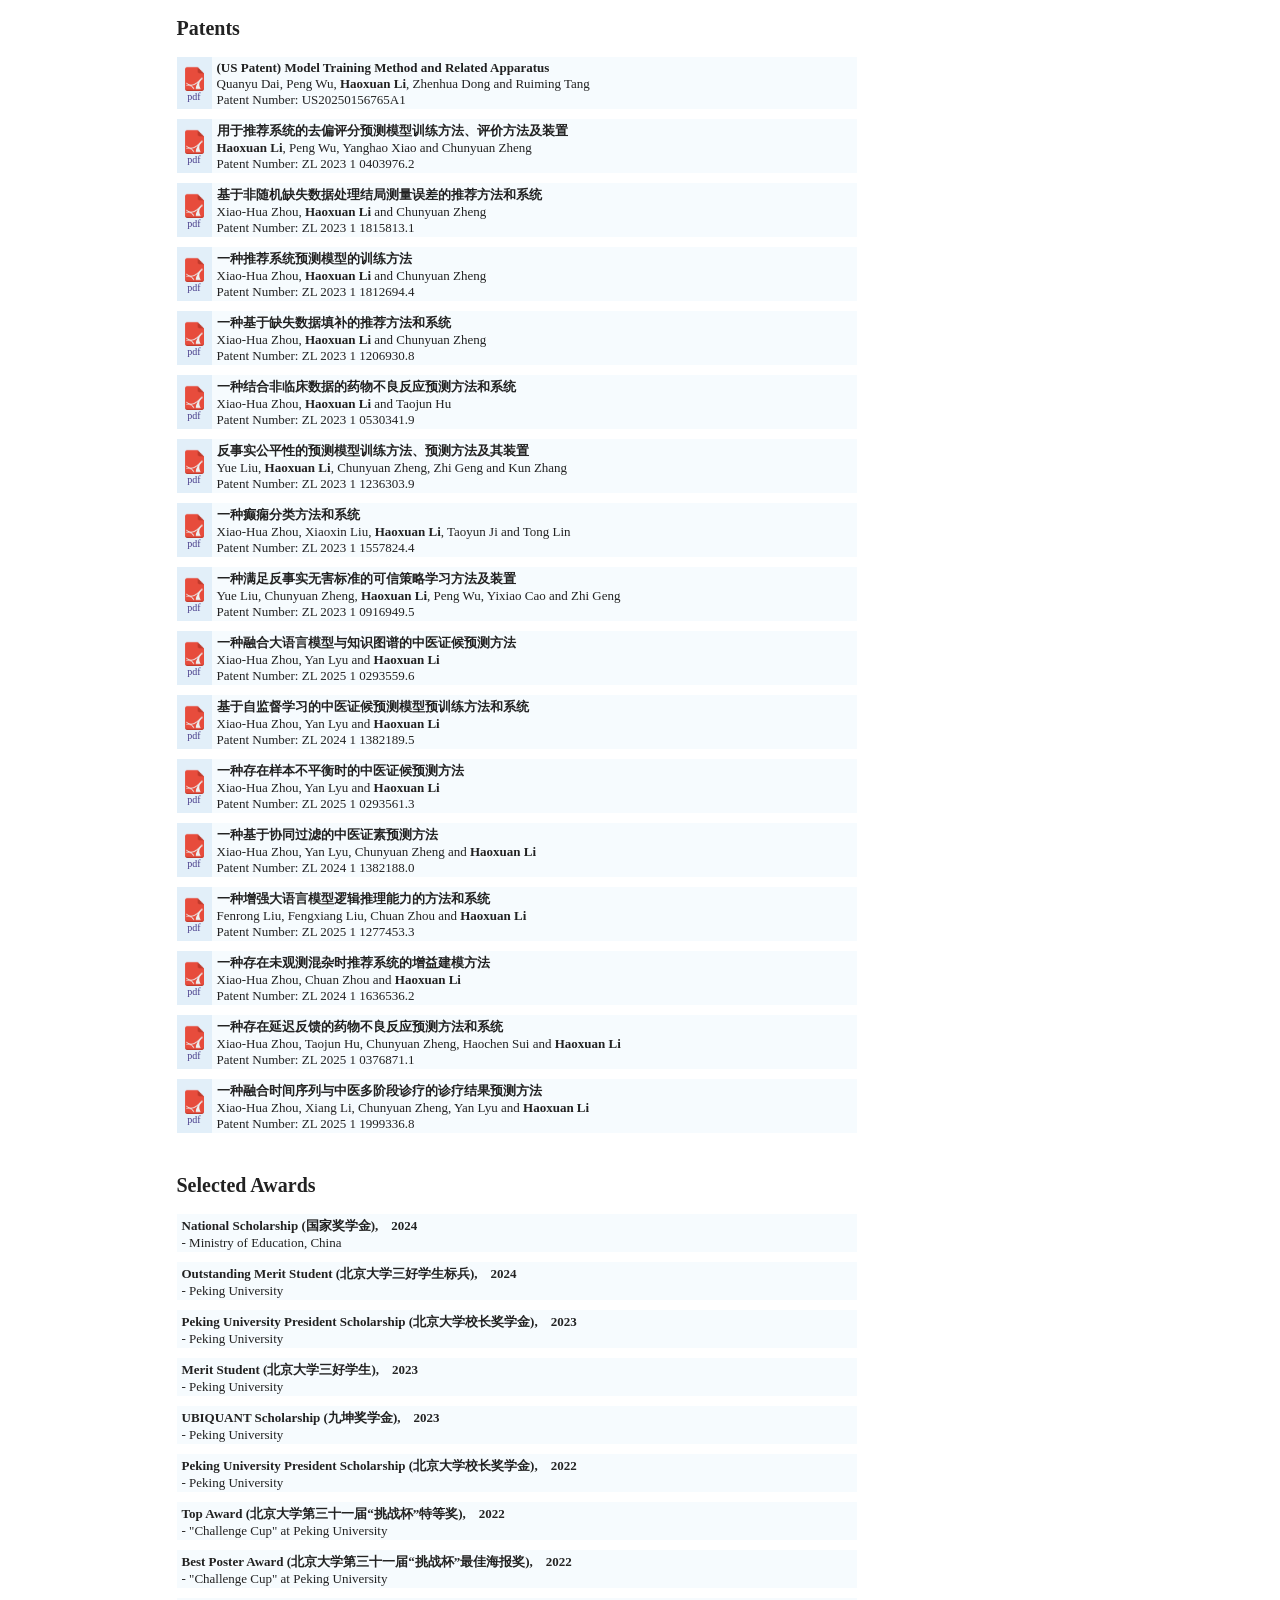
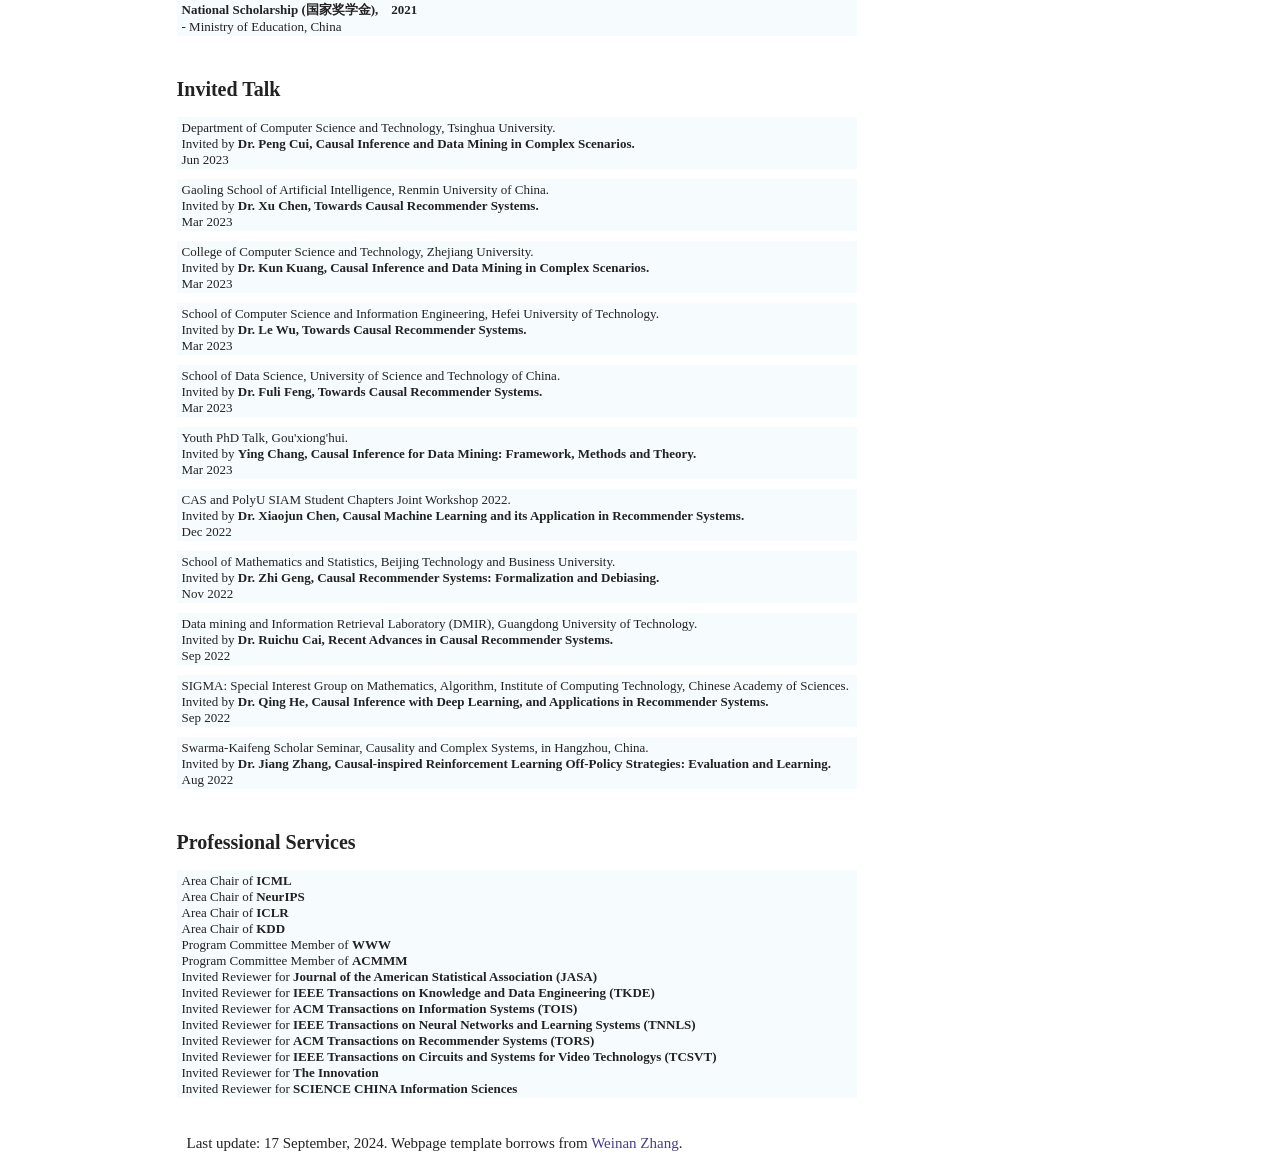
==== commit 3bd1e8d3: "Update index.html" ====
--- a/index.html
+++ b/index.html
@@ -300,9 +300,21 @@
   <tbody>
   <tr>
     <td class="left"><a href="" target="_blank"><img src="./images/pdf.png" width="25" height="25"><br>pdf</a></td>
+    <td><span class="title">PASER: Patchified Spectral Representation Learning for Non-Stationary and Non-Periodic User Behavior Sequence</span>
+      <br>Hao Wang, Zhichao Chen, Yuan Lu, Qingsong Wen, Xiaoxi Li, Yinuo Wang, Xu Chen, <strong>Haoxuan Li*</strong> and Zhouchen Lin
+    <br>Artificial Intelligence (AIJ, CCF-A, IF=5.7) &nbsp;&nbsp; <strong>*Corresponding Author</strong>
+  </td> 
+  </tr>
+ </tbody>
+</table>
+
+<table>
+  <tbody>
+  <tr>
+    <td class="left"><a href="" target="_blank"><img src="./images/pdf.png" width="25" height="25"><br>pdf</a></td>
     <td><span class="title">Deep Time-Series Forecasting in 10 Years: A Survey</span>
       <br>Hao Wang, Licheng Pan, Qingsong Wen, Jialin Yu, Zhichao Chen, Chunyuan Zheng, Xiaoxi Li, Zhixuan Chu, Chao Xu, Mingming Gong, <strong>Haoxuan Li*</strong>, Yuan Lu, Zhouchen Lin, Philip Torr and Yan Liu
-    <br>IEEE Transactions on Pattern Analysis and Machine Intelligence (TPAMI) &nbsp;&nbsp; <strong>*Corresponding Author</strong>
+    <br>IEEE Transactions on Pattern Analysis and Machine Intelligence (TPAMI, CCF-A, IF=20.4) &nbsp;&nbsp; <strong>*Corresponding Author</strong>
   </td> 
   </tr>
  </tbody>
@@ -830,7 +842,7 @@
     <td class="left"><a href="" target="_blank"><img src="./images/pdf.png" width="25" height="25"><br>pdf</a></td>
     <td><span class="title">Enhanced Semantic Alignment in Transformer Tracking via Position Learning and Force-Directed Attention</span>
       <br>Mingyu Cao, Haotian Wang, <strong>Haoxuan Li</strong>, Wanrong Huang, Yang Shi, Yanghao Xiao, Wenjing Yang, Long Lan, Huibin Tan and Zhouchen Lin
-    <br>IEEE Transactions on Pattern Analysis and Machine Intelligence (TPAMI, CCF-A) 
+    <br>IEEE Transactions on Pattern Analysis and Machine Intelligence (TPAMI, CCF-A, IF=20.4)
   </td> 
   </tr>
  </tbody>
@@ -842,7 +854,7 @@
     <td class="left"><a href="" target="_blank"><img src="./images/pdf.png" width="25" height="25"><br>pdf</a></td>
     <td><span class="title">Learning Outcome-oriented Root Causes by Causal Cross Regression</span>
       <br>Haotian Wang, Hao Zou, <strong>Haoxuan Li</strong>, Yang Shi, Yunxin Mao, Kun Kuang, Long Lan, Wenjing Yang, Xinwang Liu, Peng Cui and Zhouchen Lin
-    <br>IEEE Transactions on Pattern Analysis and Machine Intelligence (TPAMI Major Revision, CCF-A) 
+    <br>IEEE Transactions on Pattern Analysis and Machine Intelligence (TPAMI Major Revision, CCF-A, IF=20.4)
   </td> 
   </tr>
  </tbody>
@@ -854,7 +866,31 @@
     <td class="left"><a href="" target="_blank"><img src="./images/pdf.png" width="25" height="25"><br>pdf</a></td>
     <td><span class="title">Causal-Theoretic Reward Modeling for RLHF from Observational Feedbacks</span>
       <br>Hao Wang, Licheng Pan, Zhichao Chen, Chunyuan Zheng, Zhixuan Chu, Xiaoxi Li, Yuan Lu, Xinggao Liu, <strong>Haoxuan Li</strong> and Zhouchen Lin
-    <br>IEEE Transactions on Pattern Analysis and Machine Intelligence (TPAMI Major Revision, CCF-A) 
+    <br>IEEE Transactions on Pattern Analysis and Machine Intelligence (TPAMI Major Revision, CCF-A, IF=20.4)
+  </td> 
+  </tr>
+ </tbody>
+</table>
+
+<table>
+  <tbody>
+  <tr>
+    <td class="left"><a href="" target="_blank"><img src="./images/pdf.png" width="25" height="25"><br>pdf</a></td>
+    <td><span class="title">OmniGAIA: Towards Native Omni-Modal AI Agents</span>
+      <br>Xiaoxi Li, Wenxiang Jiao, Jiarui Jin, <strong>Haoxuan Li</strong>, Hao Wang, Shijian Wang, Guanting Dong, Jiajie Jin, Yinuo Wang, Yuan Lu, Ji-Rong Wen, Zhicheng Dou and Zhouchen Lin
+    <br>IEEE Transactions on Pattern Analysis and Machine Intelligence (TPAMI Major Revision, CCF-A, IF=20.4)
+  </td> 
+  </tr>
+ </tbody>
+</table>
+
+<table>
+  <tbody>
+  <tr>
+    <td class="left"><a href="" target="_blank"><img src="./images/pdf.png" width="25" height="25"><br>pdf</a></td>
+    <td><span class="title">ConvFormer: Revisiting Self-Attention Token-Mixer in Sequential Recommendation</span>
+      <br>Hao Wang, Jianxun Lian, Zhichao Chen, Licheng Pan, Tianqiao Liu, Wanyue Xu, Xu Chen, <strong>Haoxuan Li</strong> and Zhouchen Lin
+    <br>IEEE Transactions on Knowledge and Data Engineering (TKDE Minor Revision, CCF-A, IF=20.4)
   </td> 
   </tr>
  </tbody>
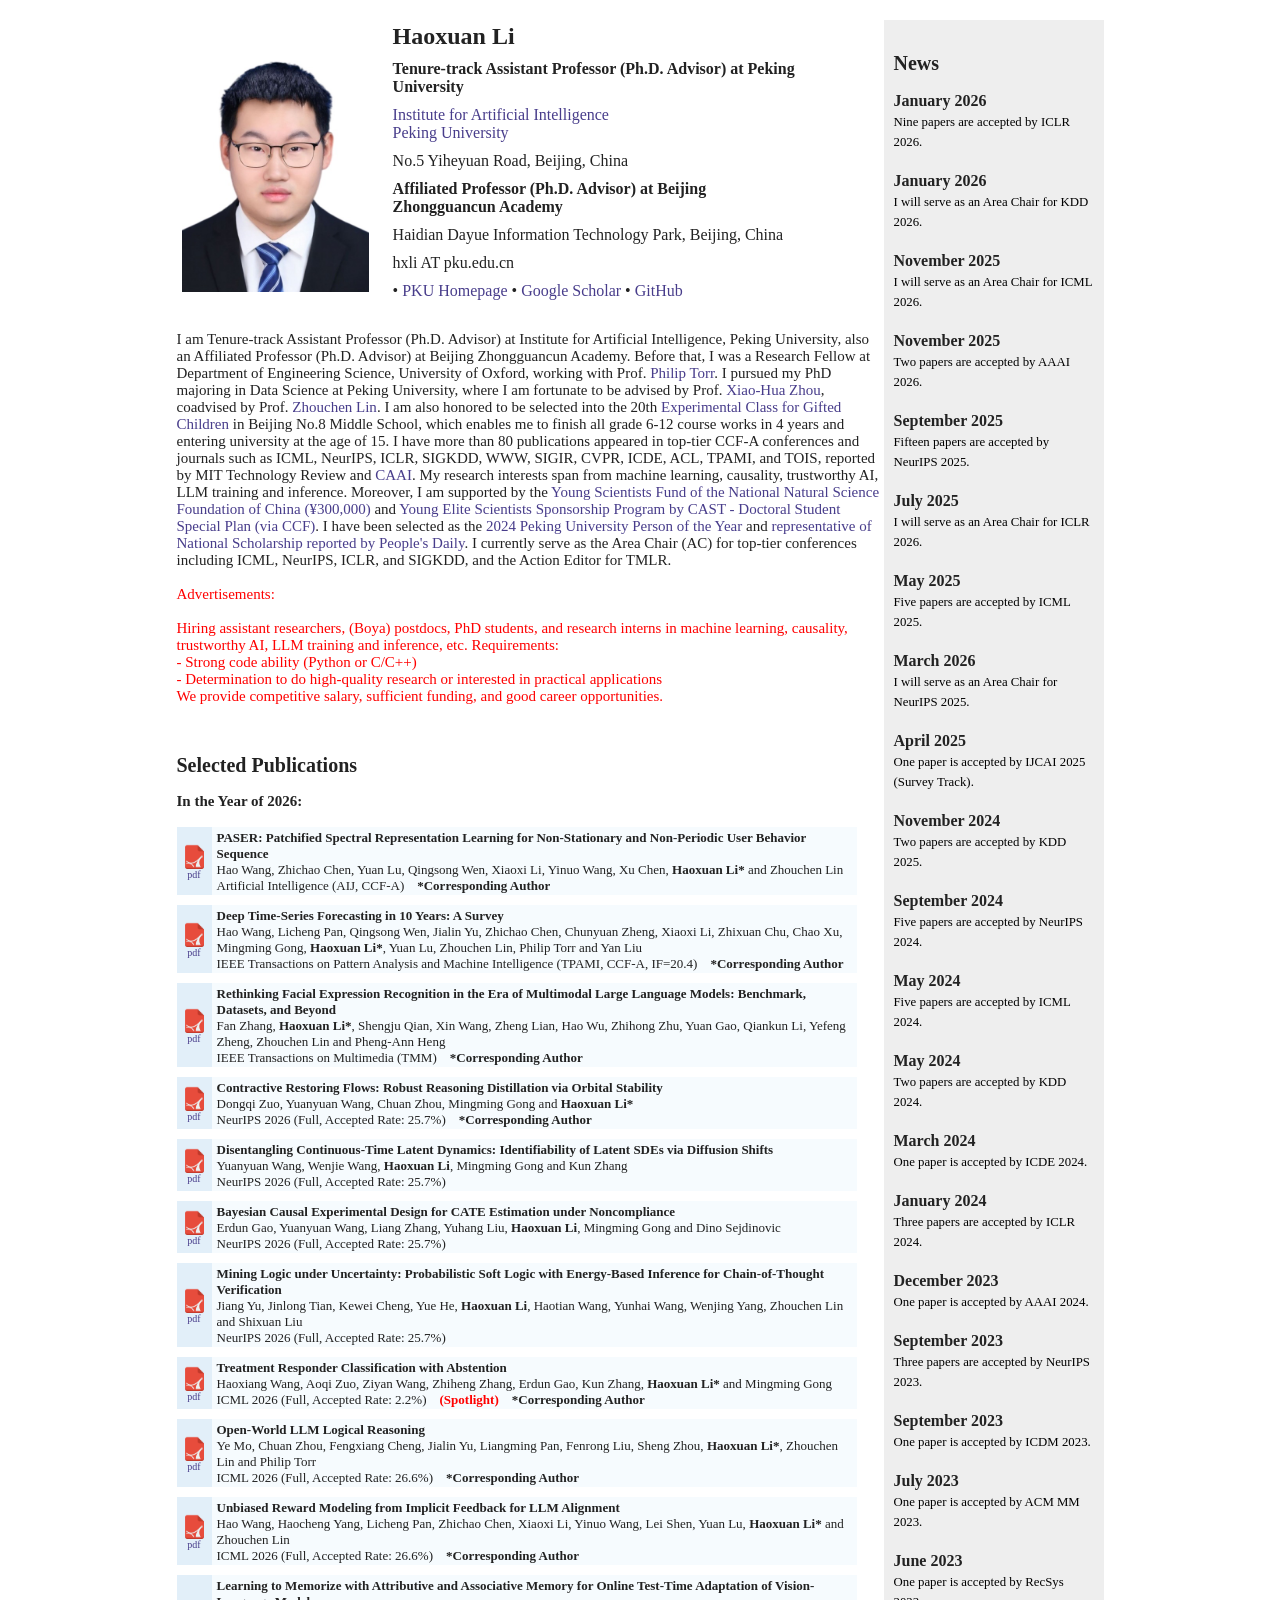
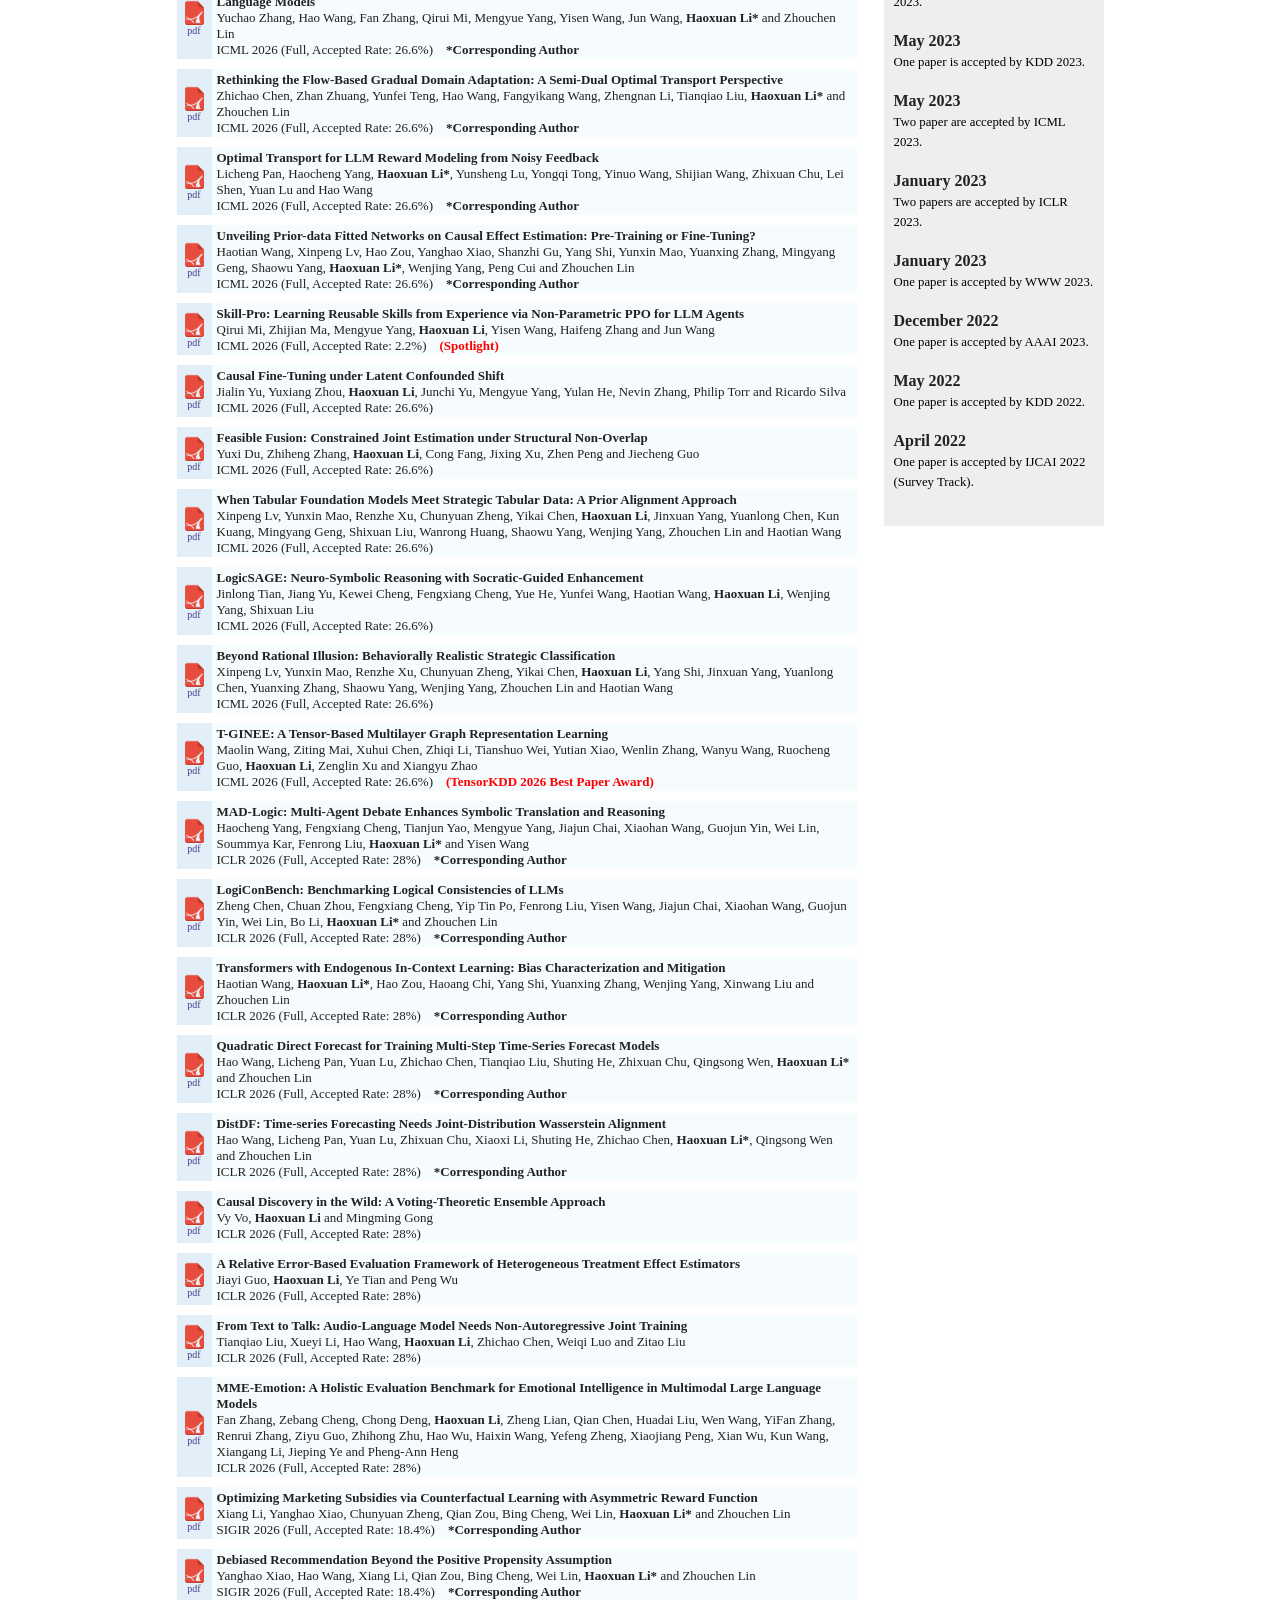
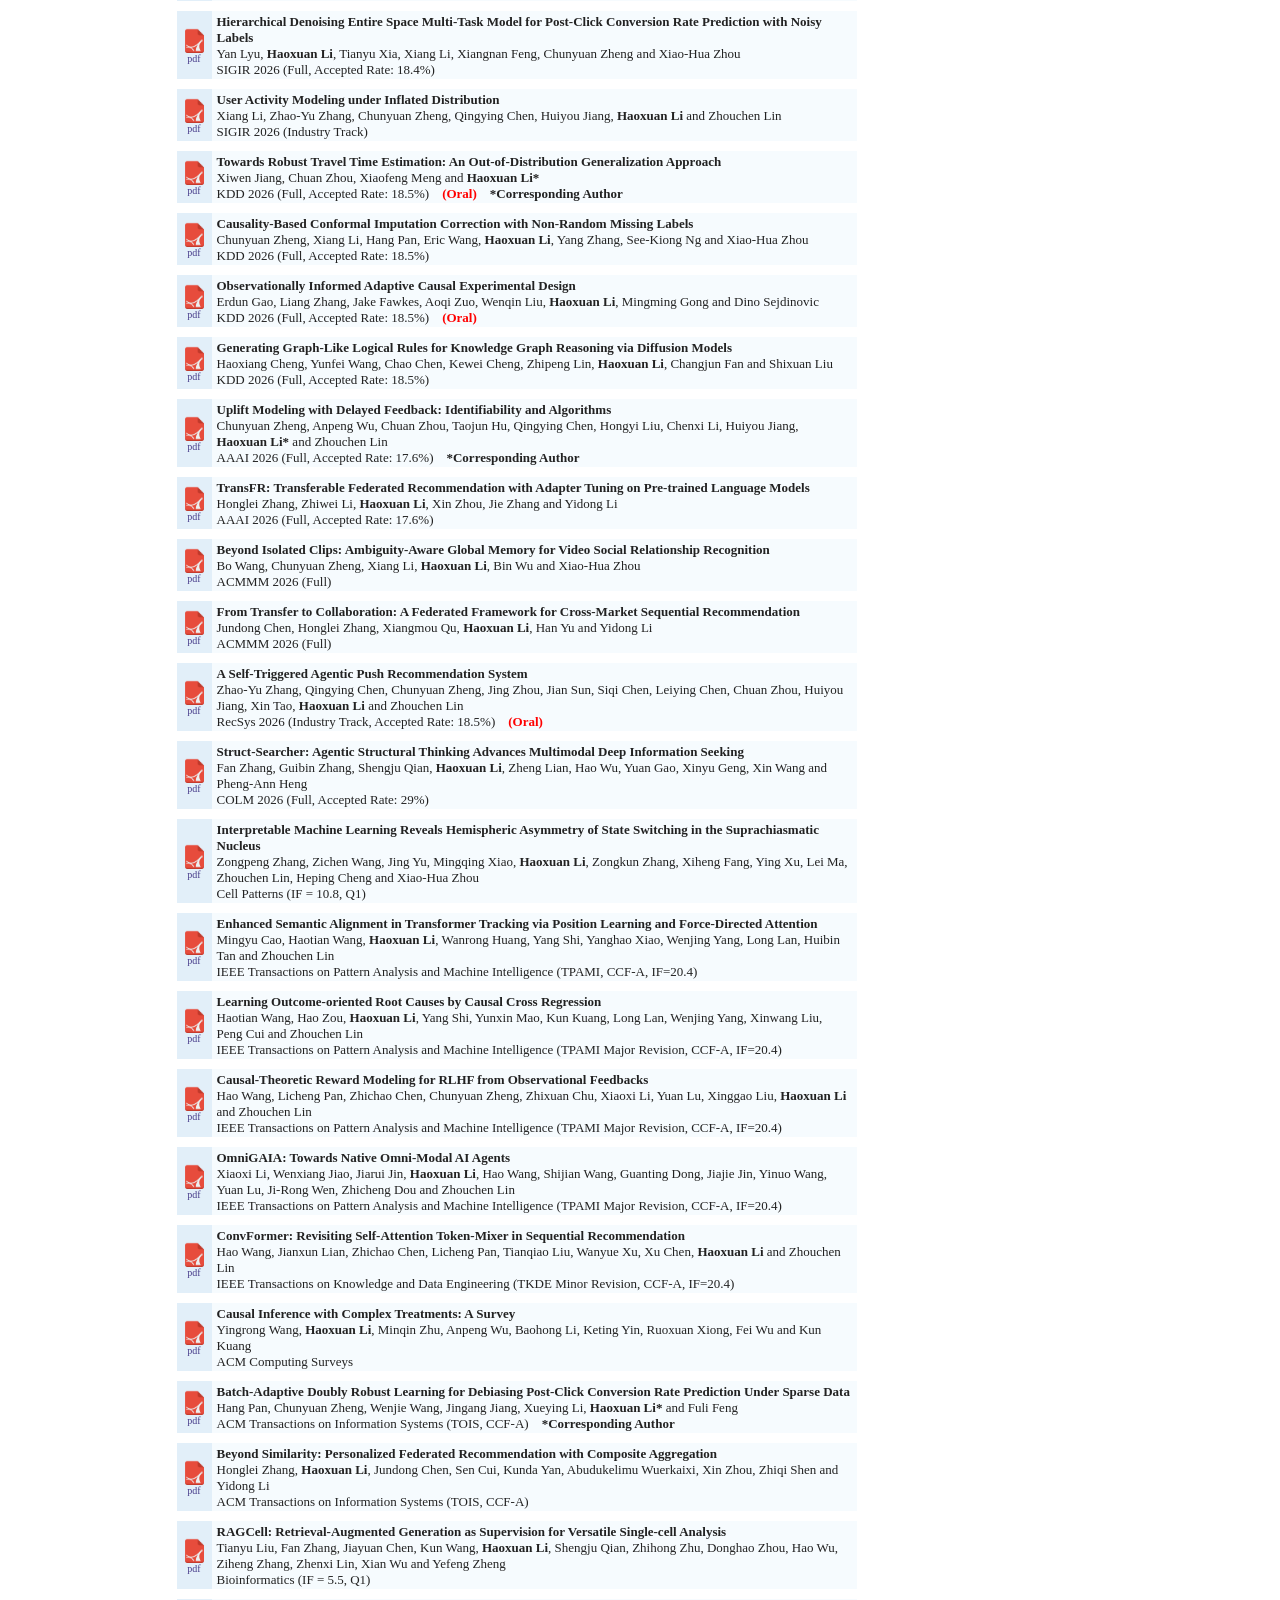
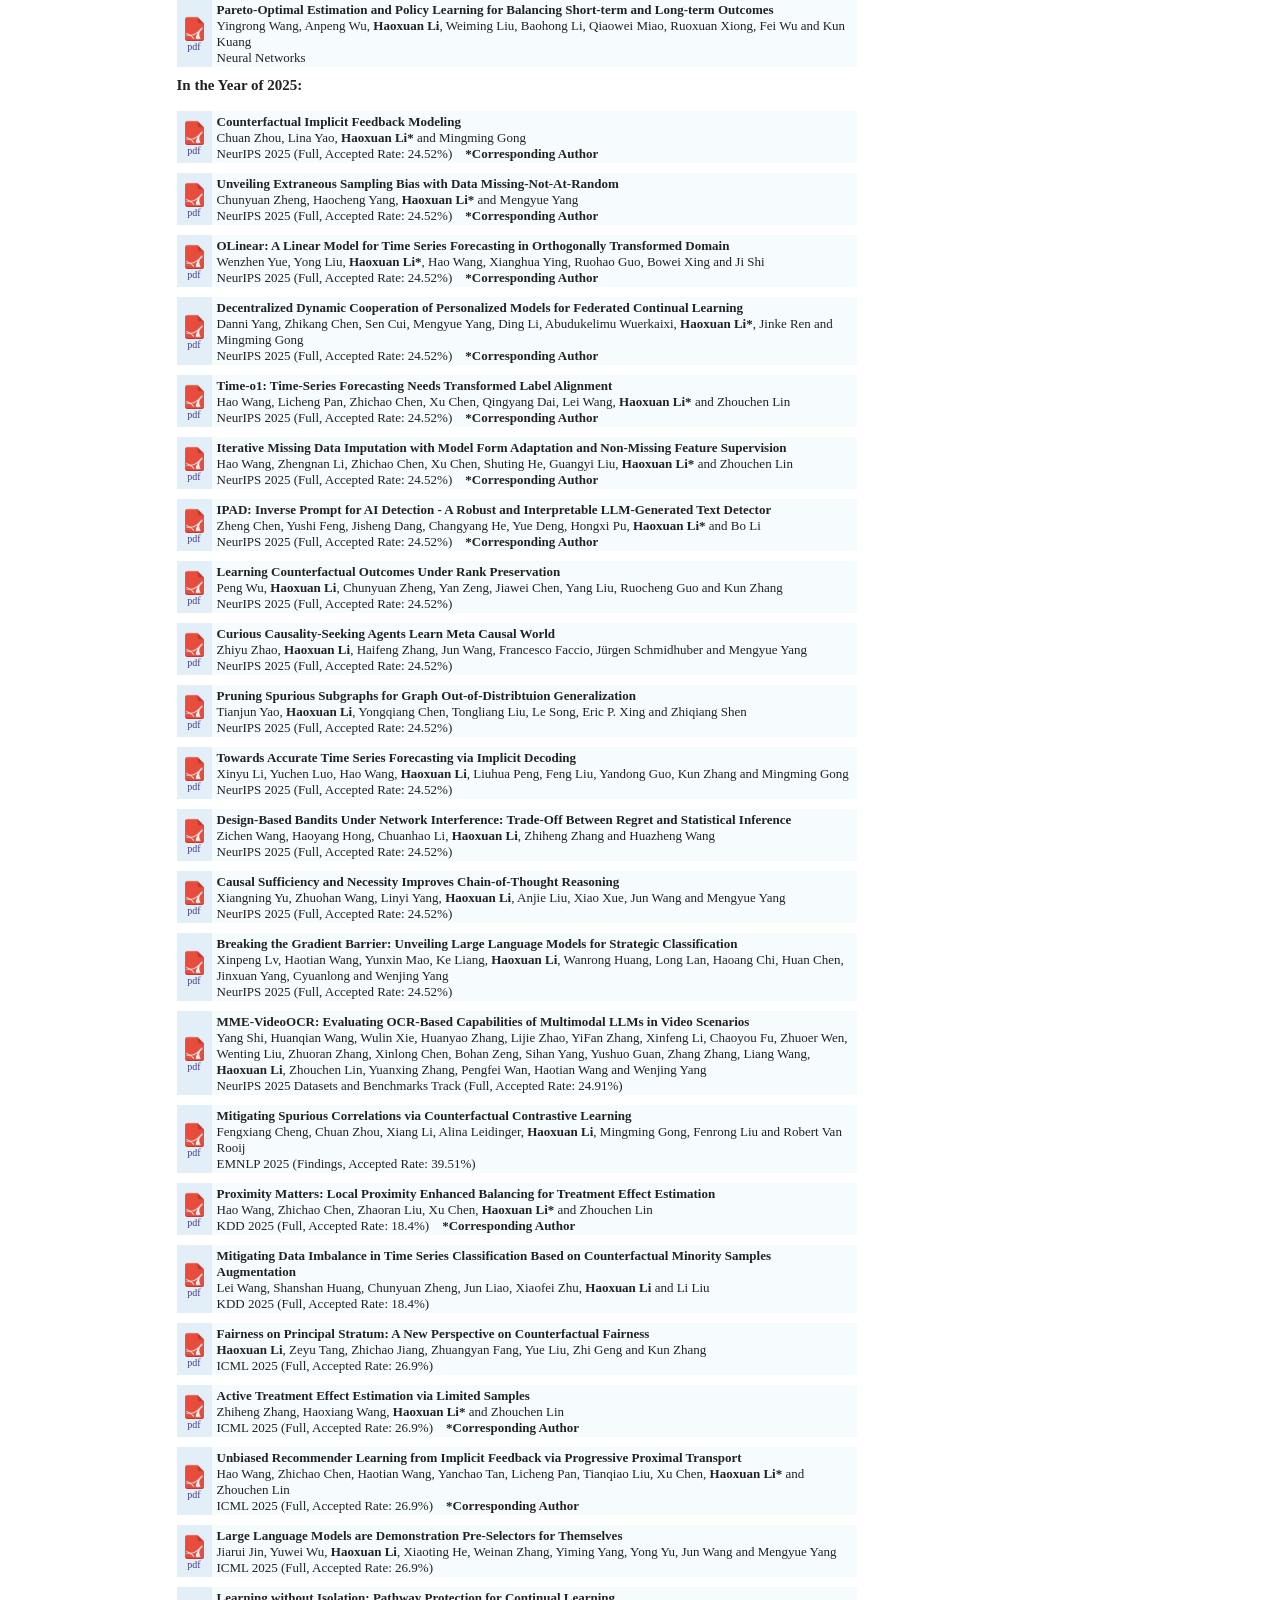
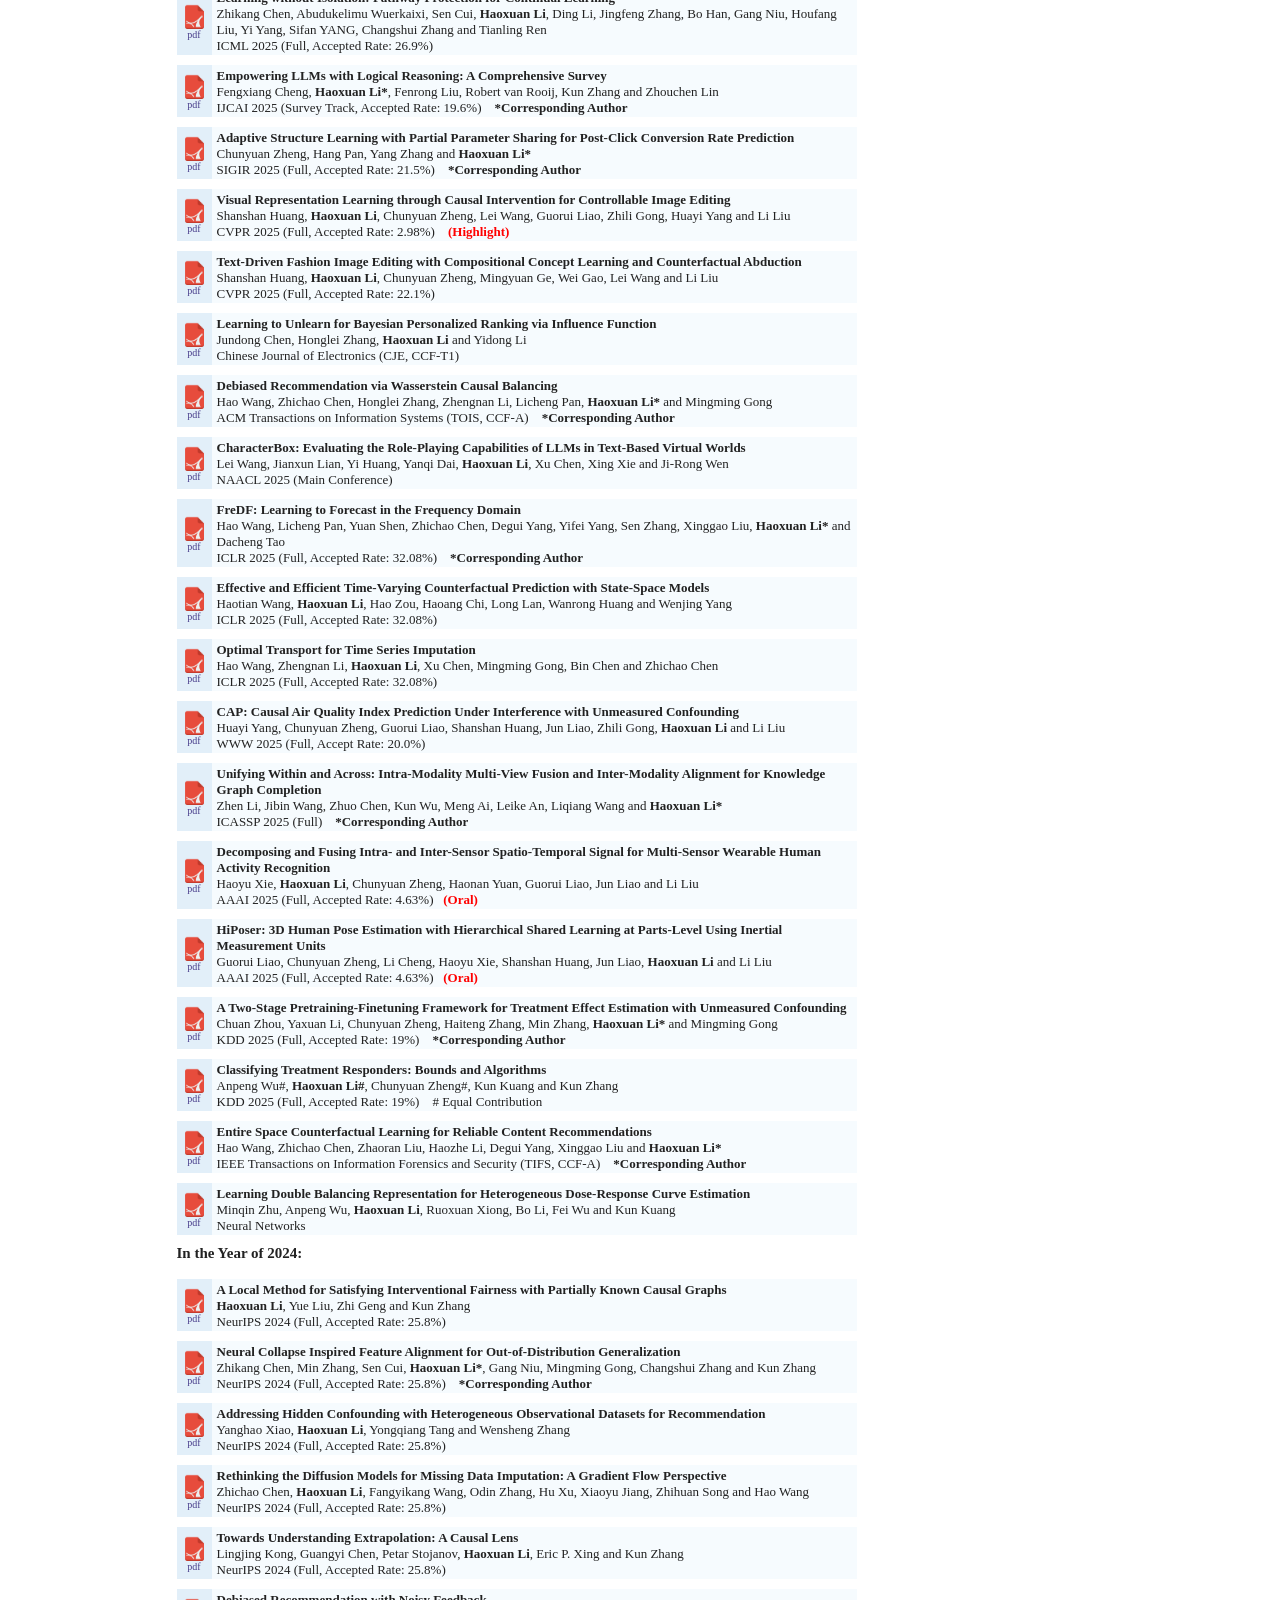
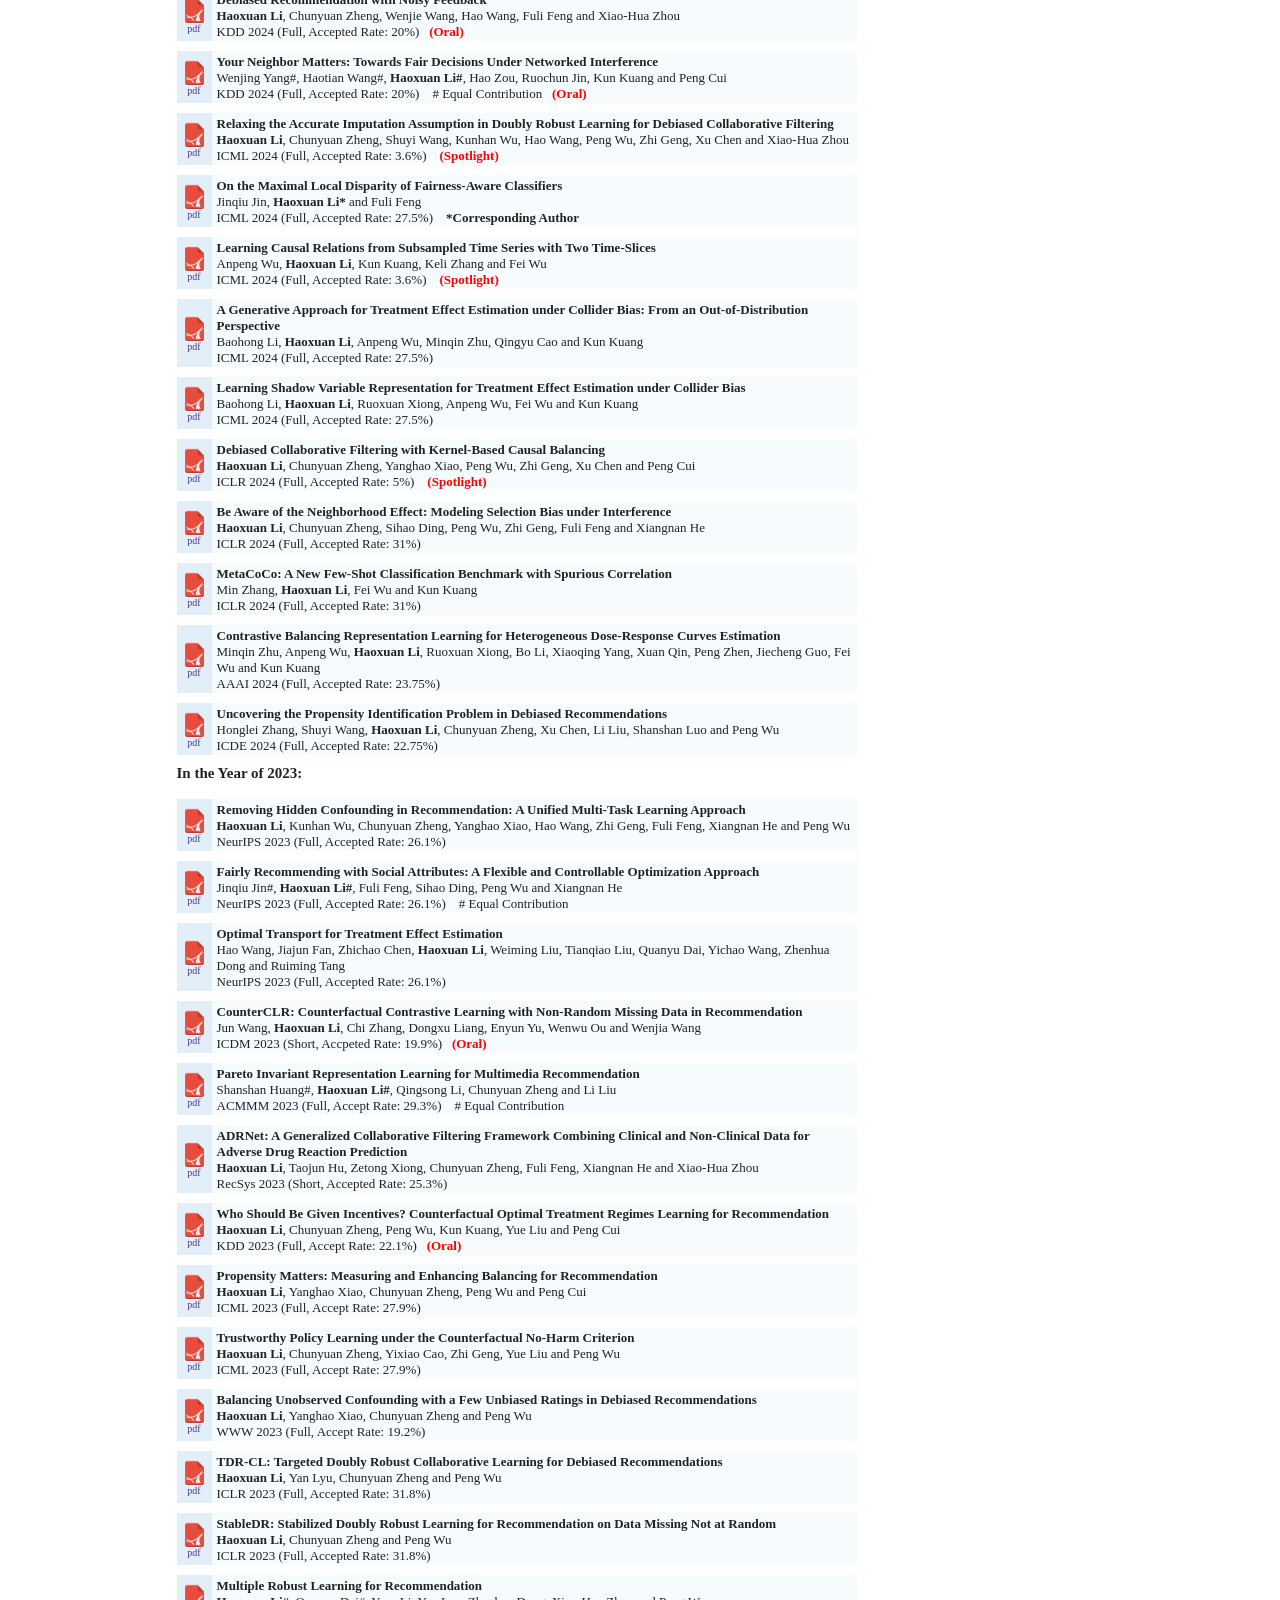
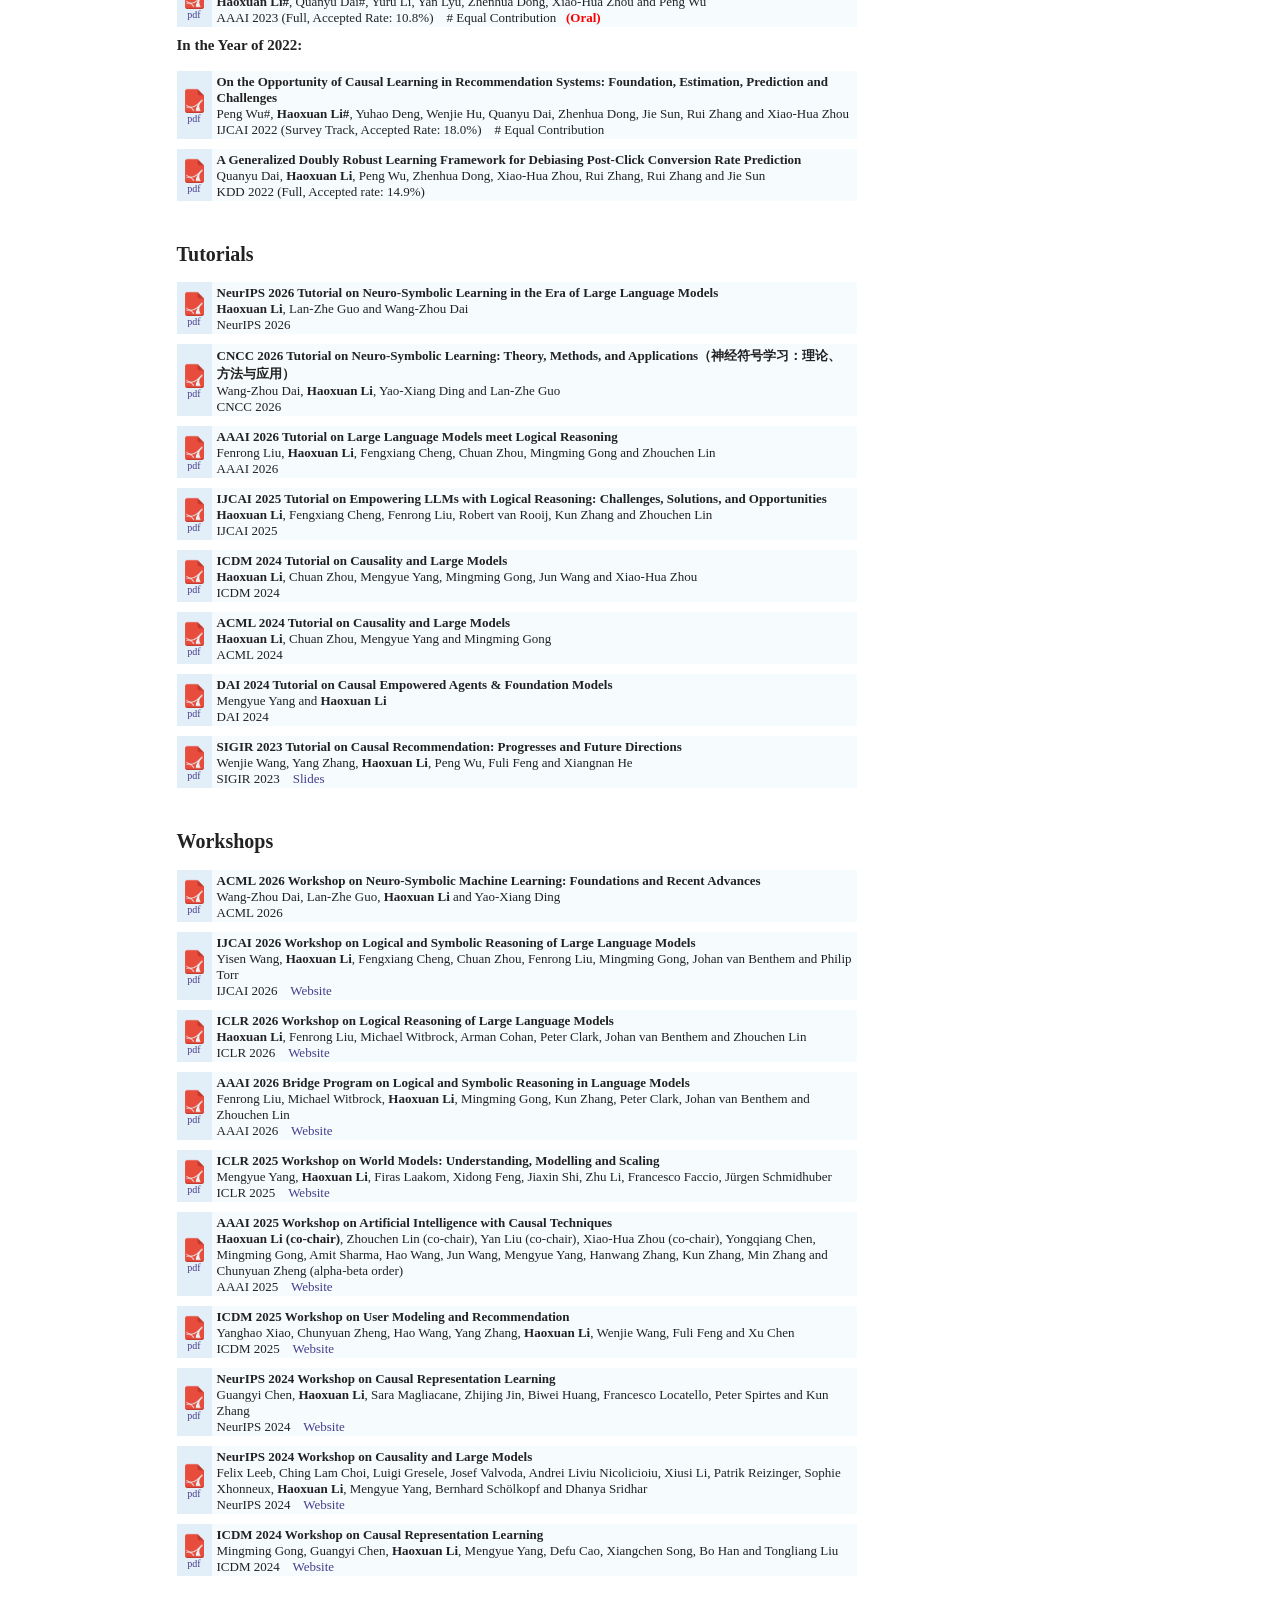
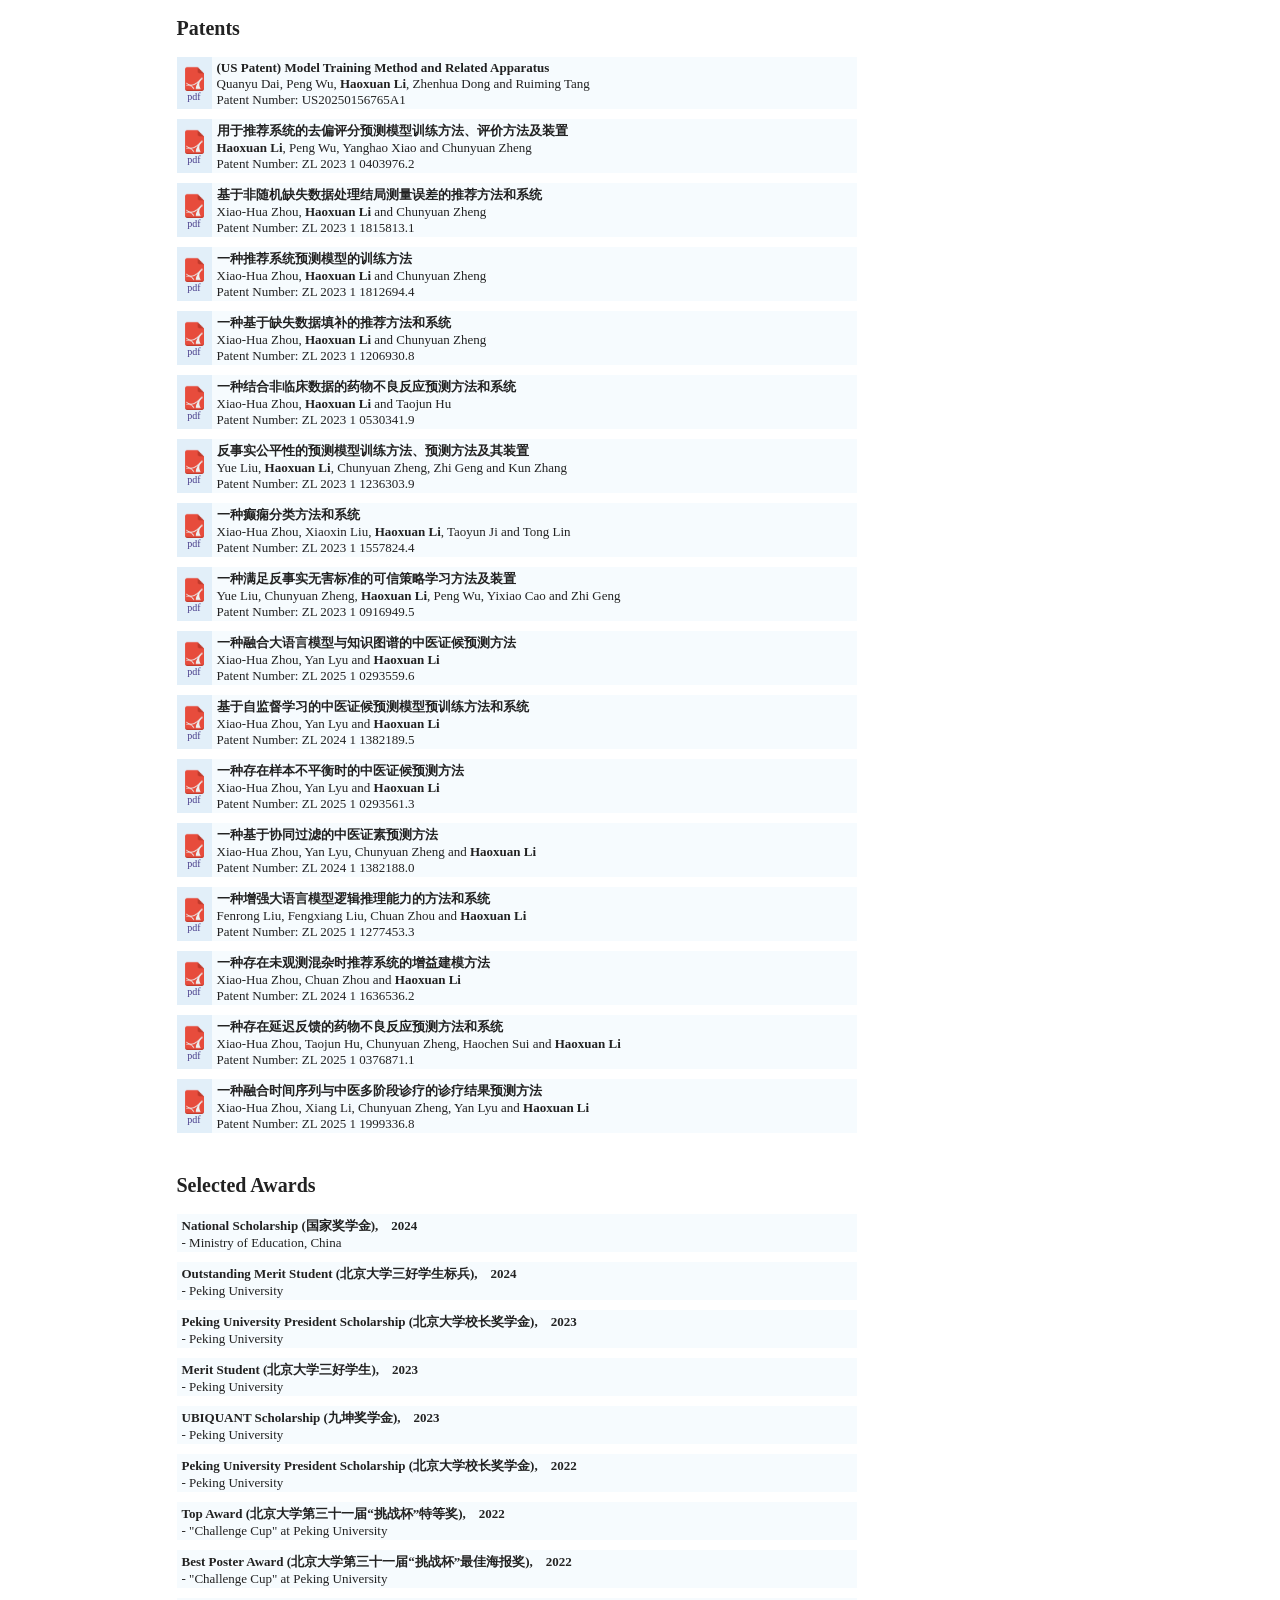
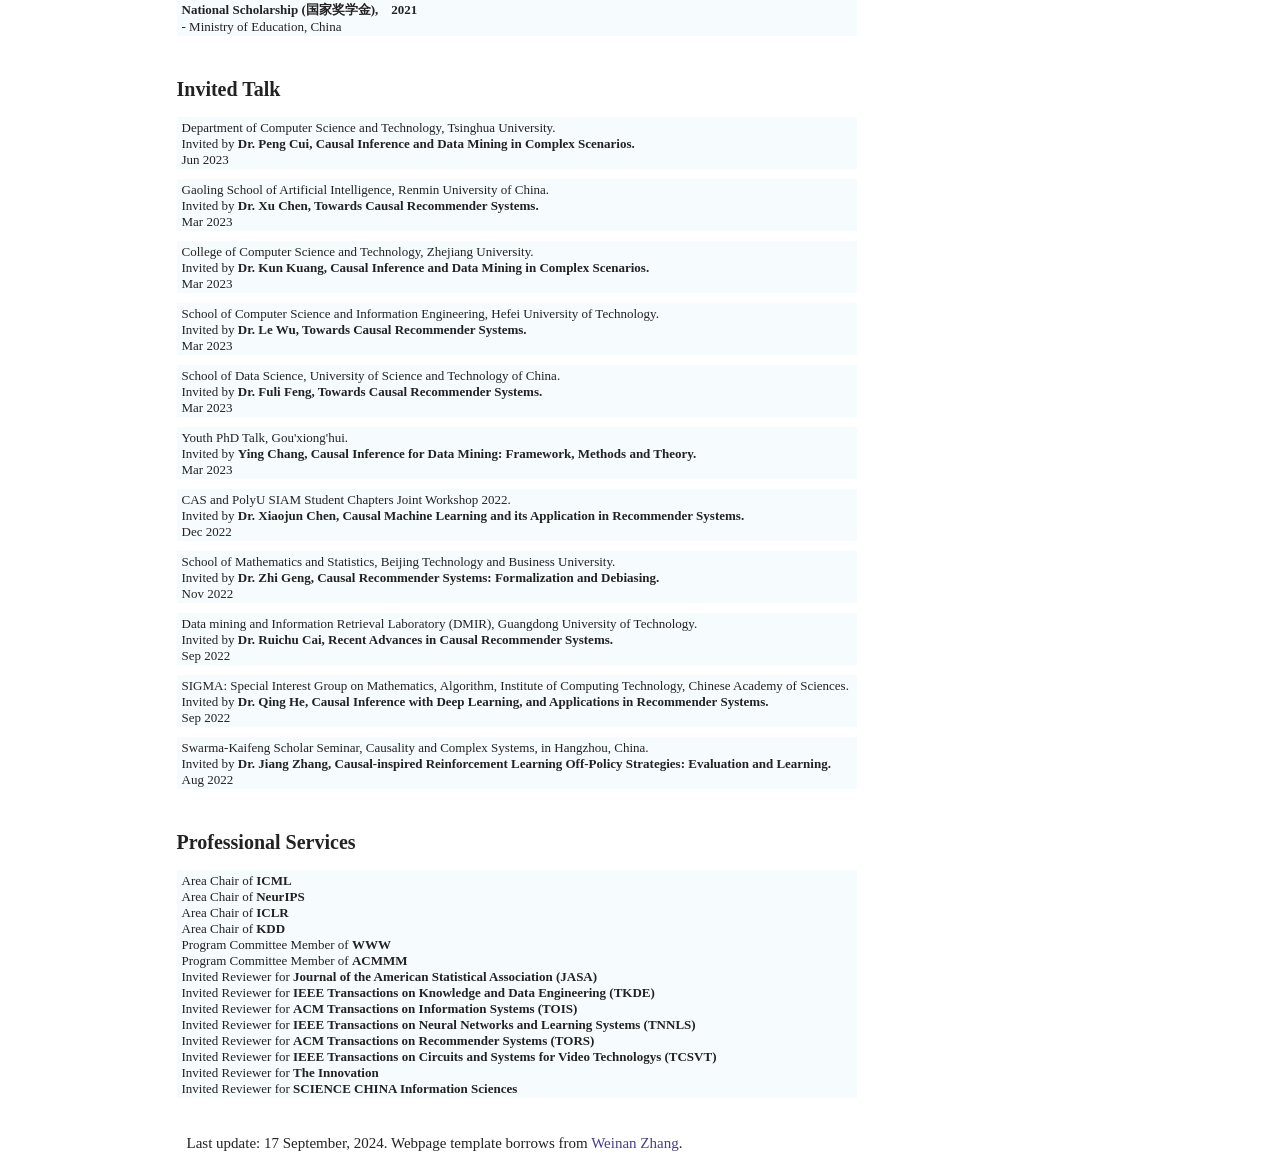
==== commit 66d0570f: "Update index.html" ====
--- a/index.html
+++ b/index.html
@@ -302,7 +302,7 @@
     <td class="left"><a href="" target="_blank"><img src="./images/pdf.png" width="25" height="25"><br>pdf</a></td>
     <td><span class="title">PASER: Patchified Spectral Representation Learning for Non-Stationary and Non-Periodic User Behavior Sequence</span>
       <br>Hao Wang, Zhichao Chen, Yuan Lu, Qingsong Wen, Xiaoxi Li, Yinuo Wang, Xu Chen, <strong>Haoxuan Li*</strong> and Zhouchen Lin
-    <br>Artificial Intelligence (AIJ, CCF-A, IF=5.7) &nbsp;&nbsp; <strong>*Corresponding Author</strong>
+    <br>Artificial Intelligence (AIJ, CCF-A) &nbsp;&nbsp; <strong>*Corresponding Author</strong>
   </td> 
   </tr>
  </tbody>
